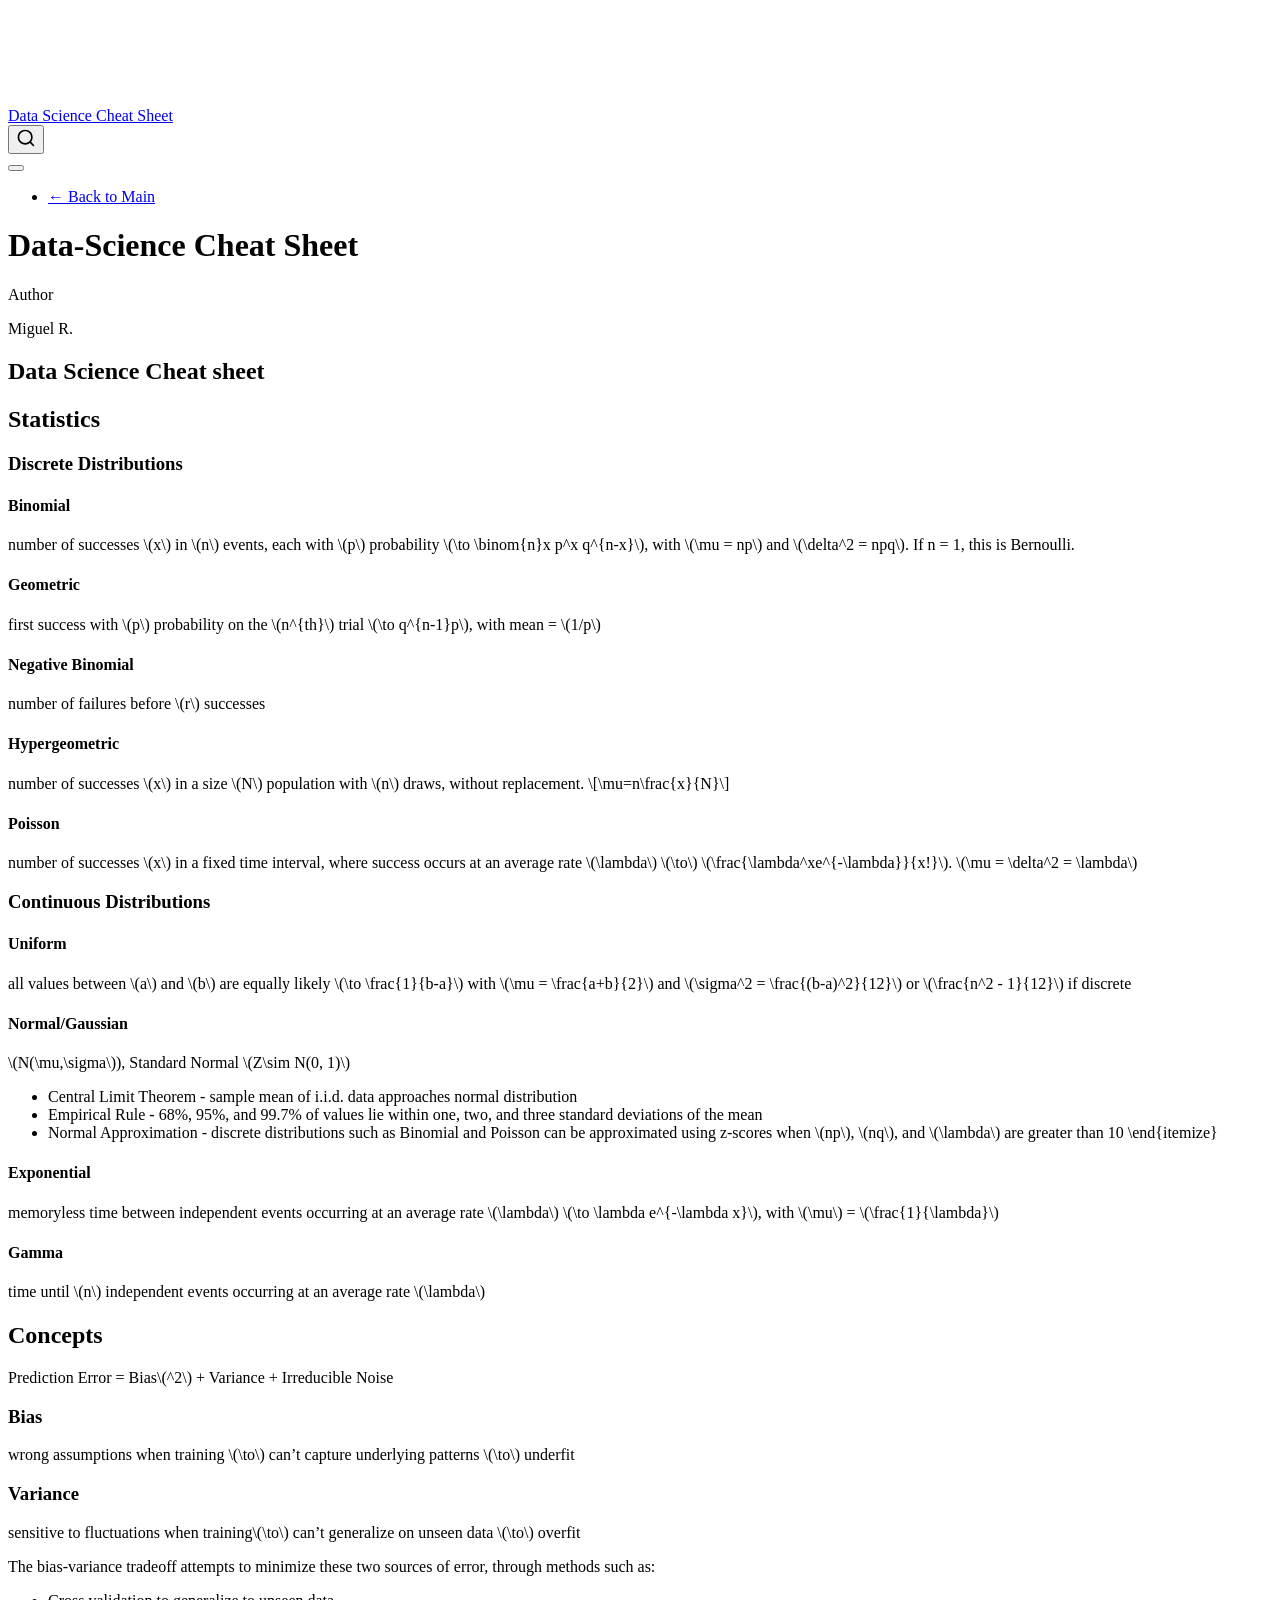
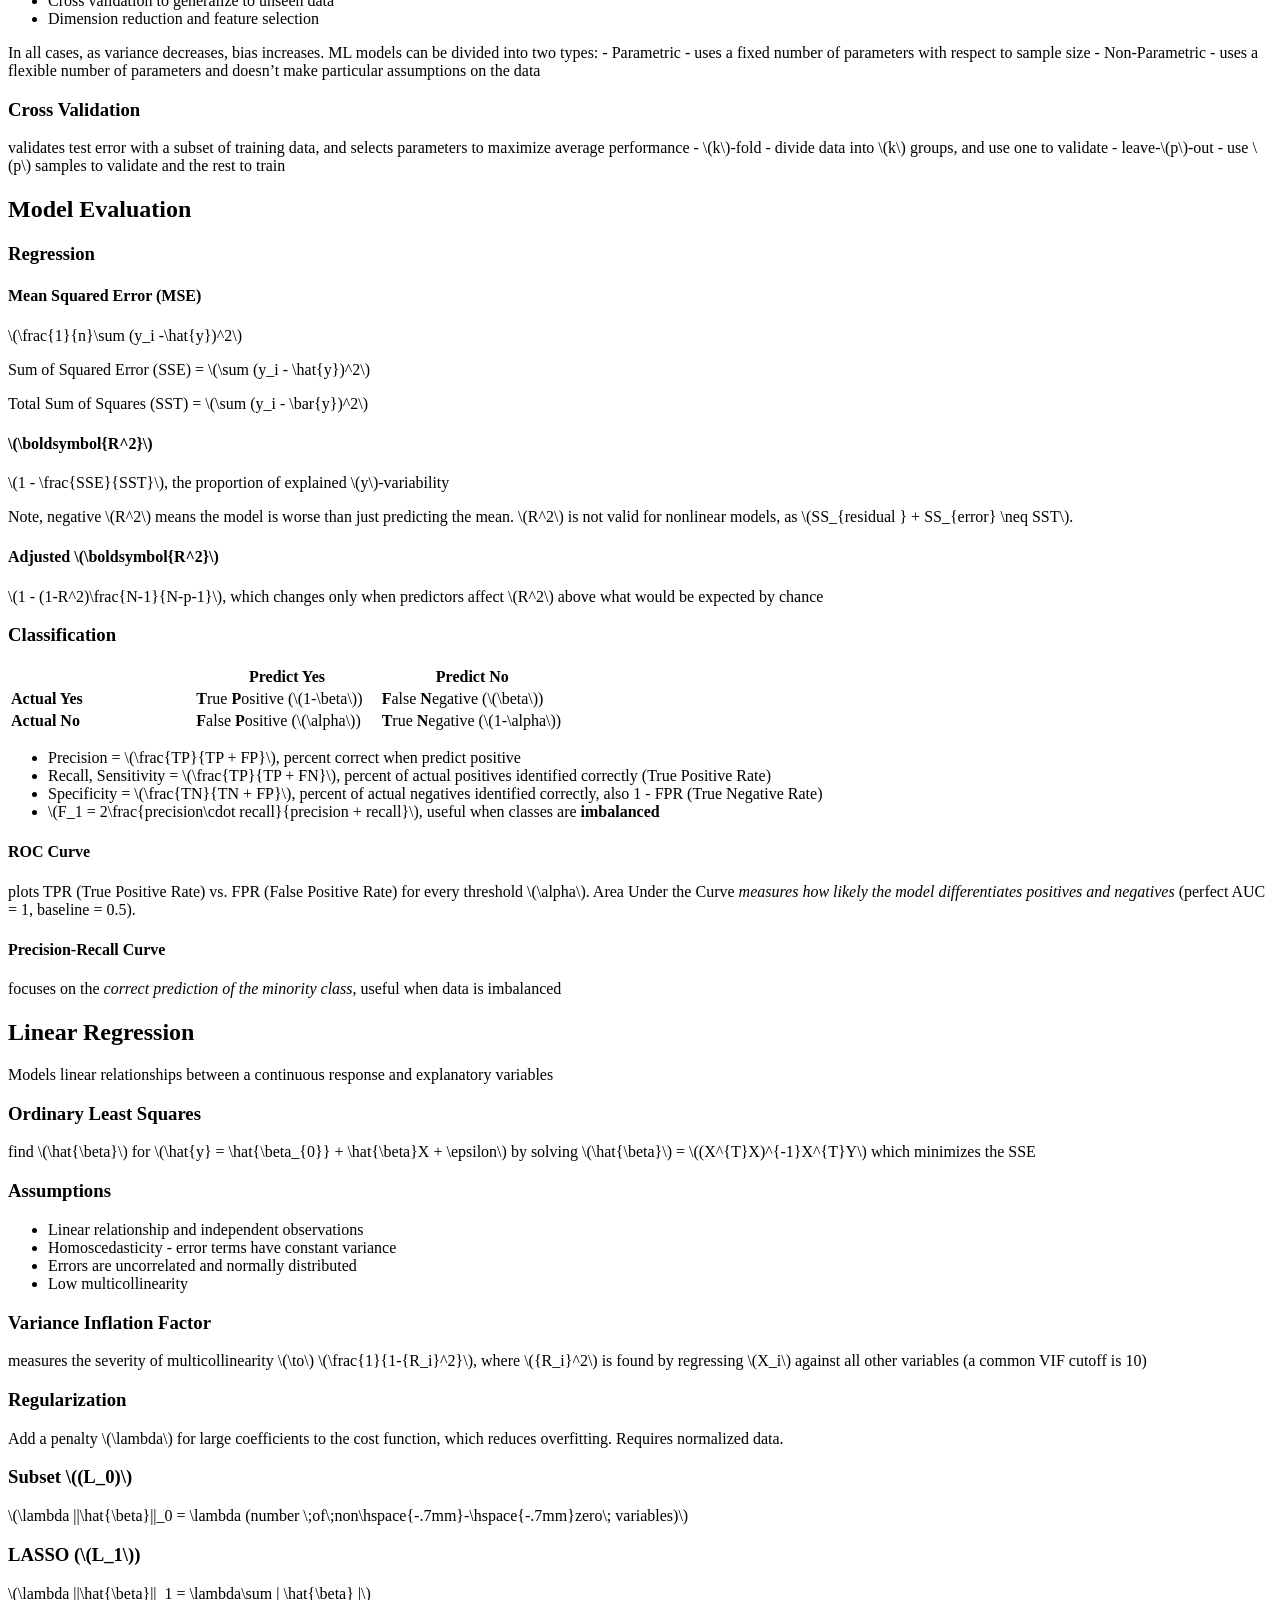
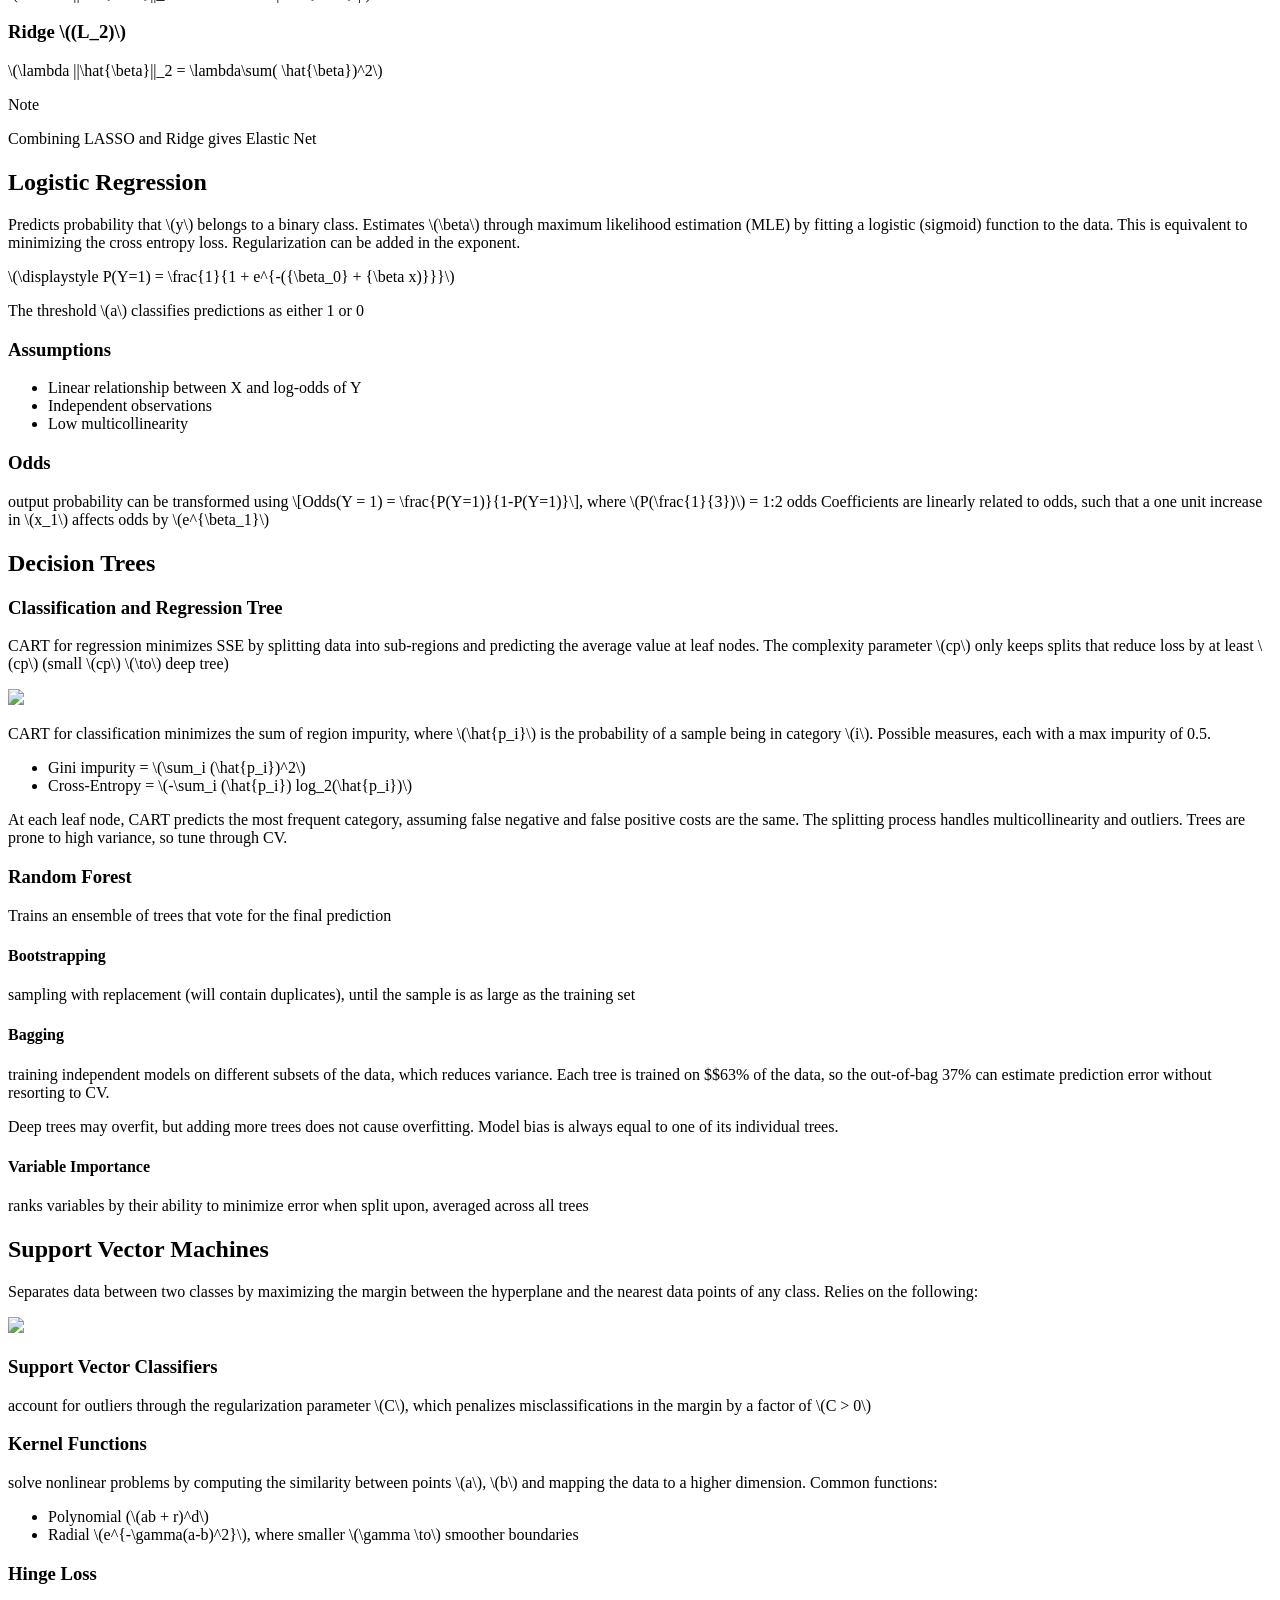
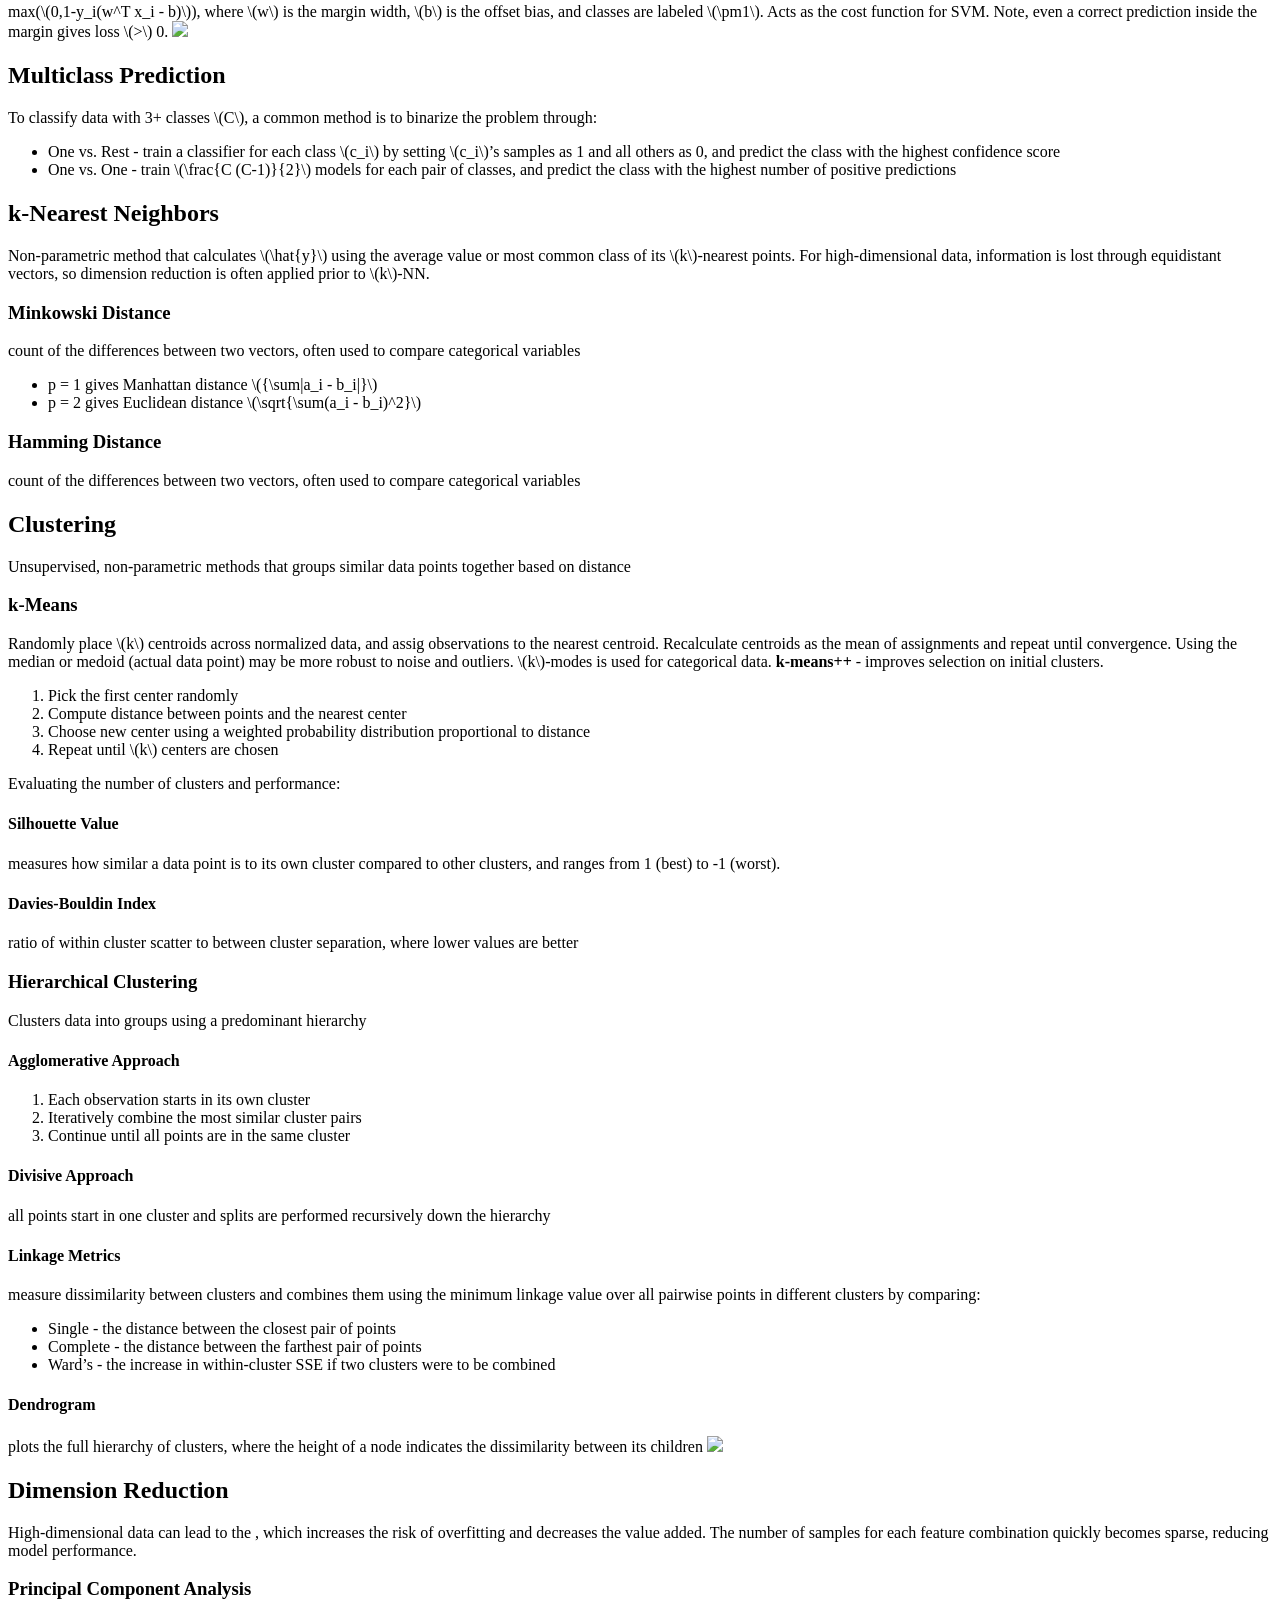
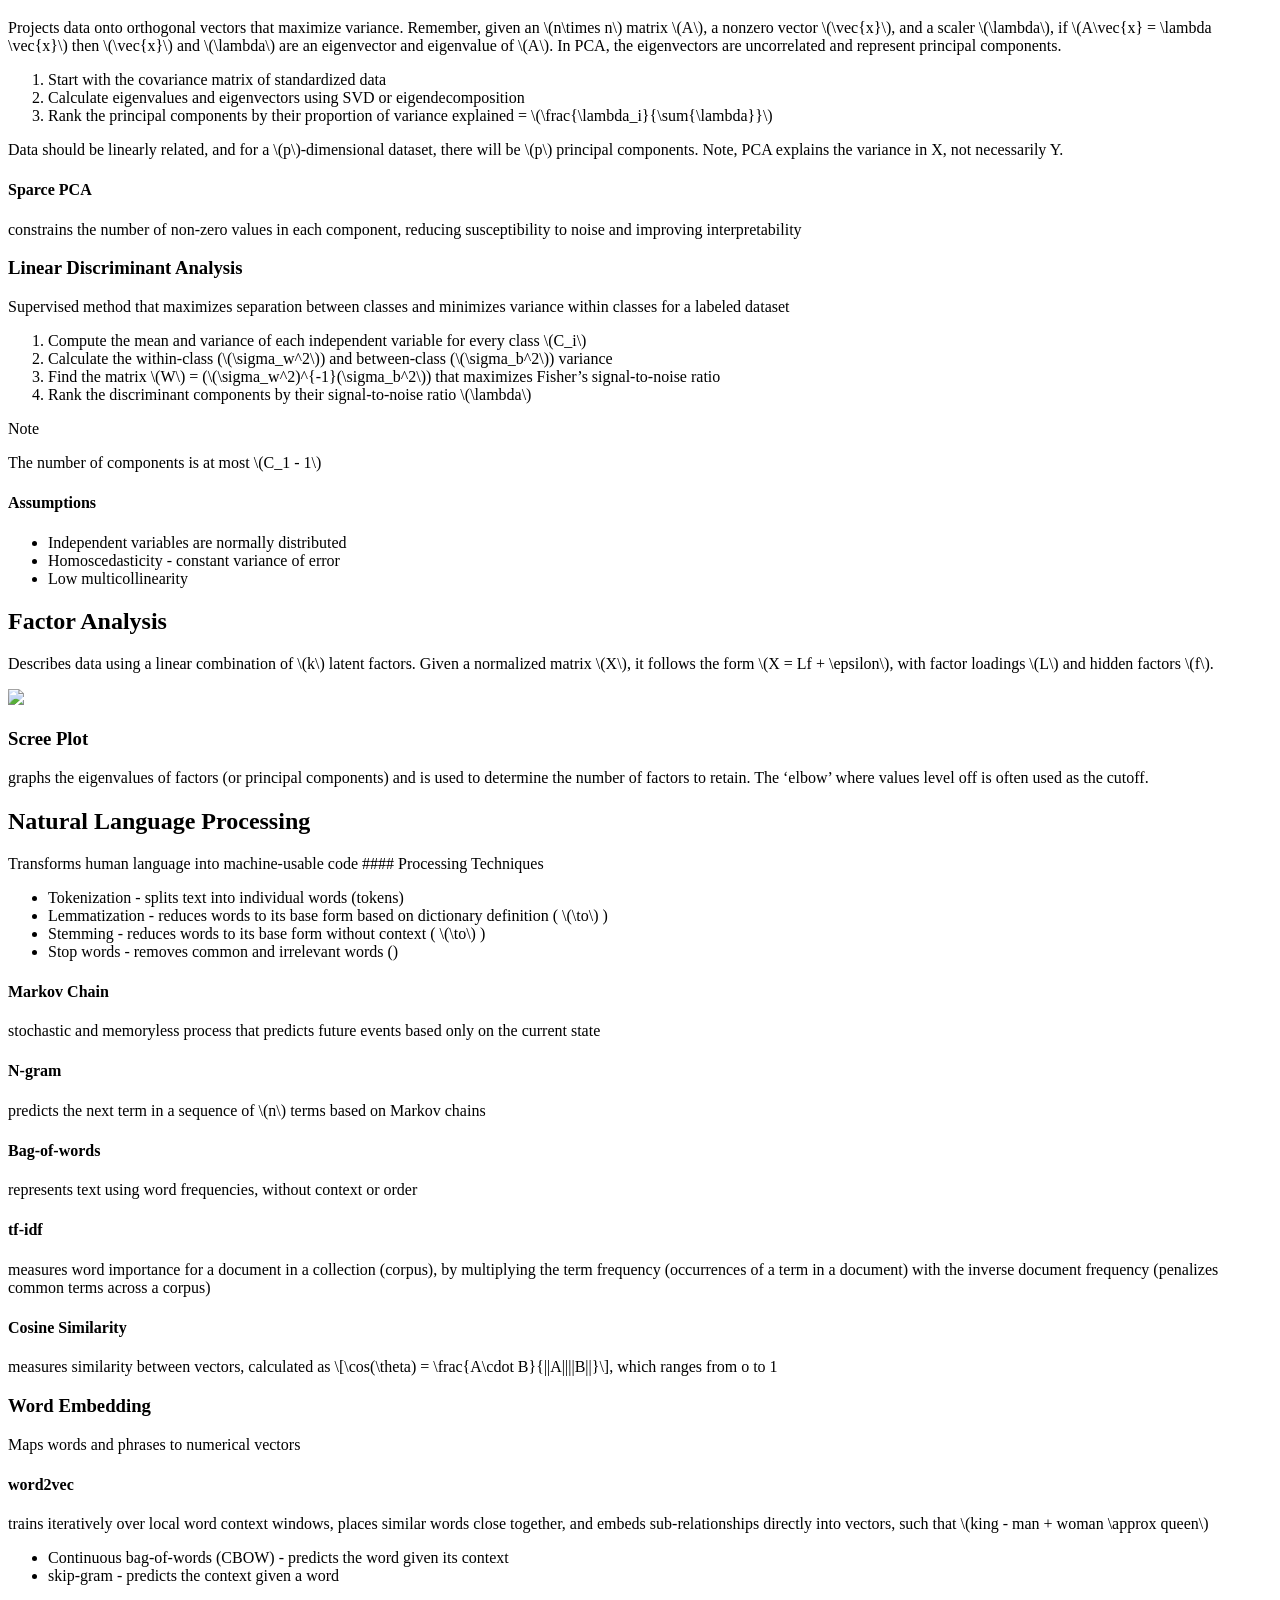
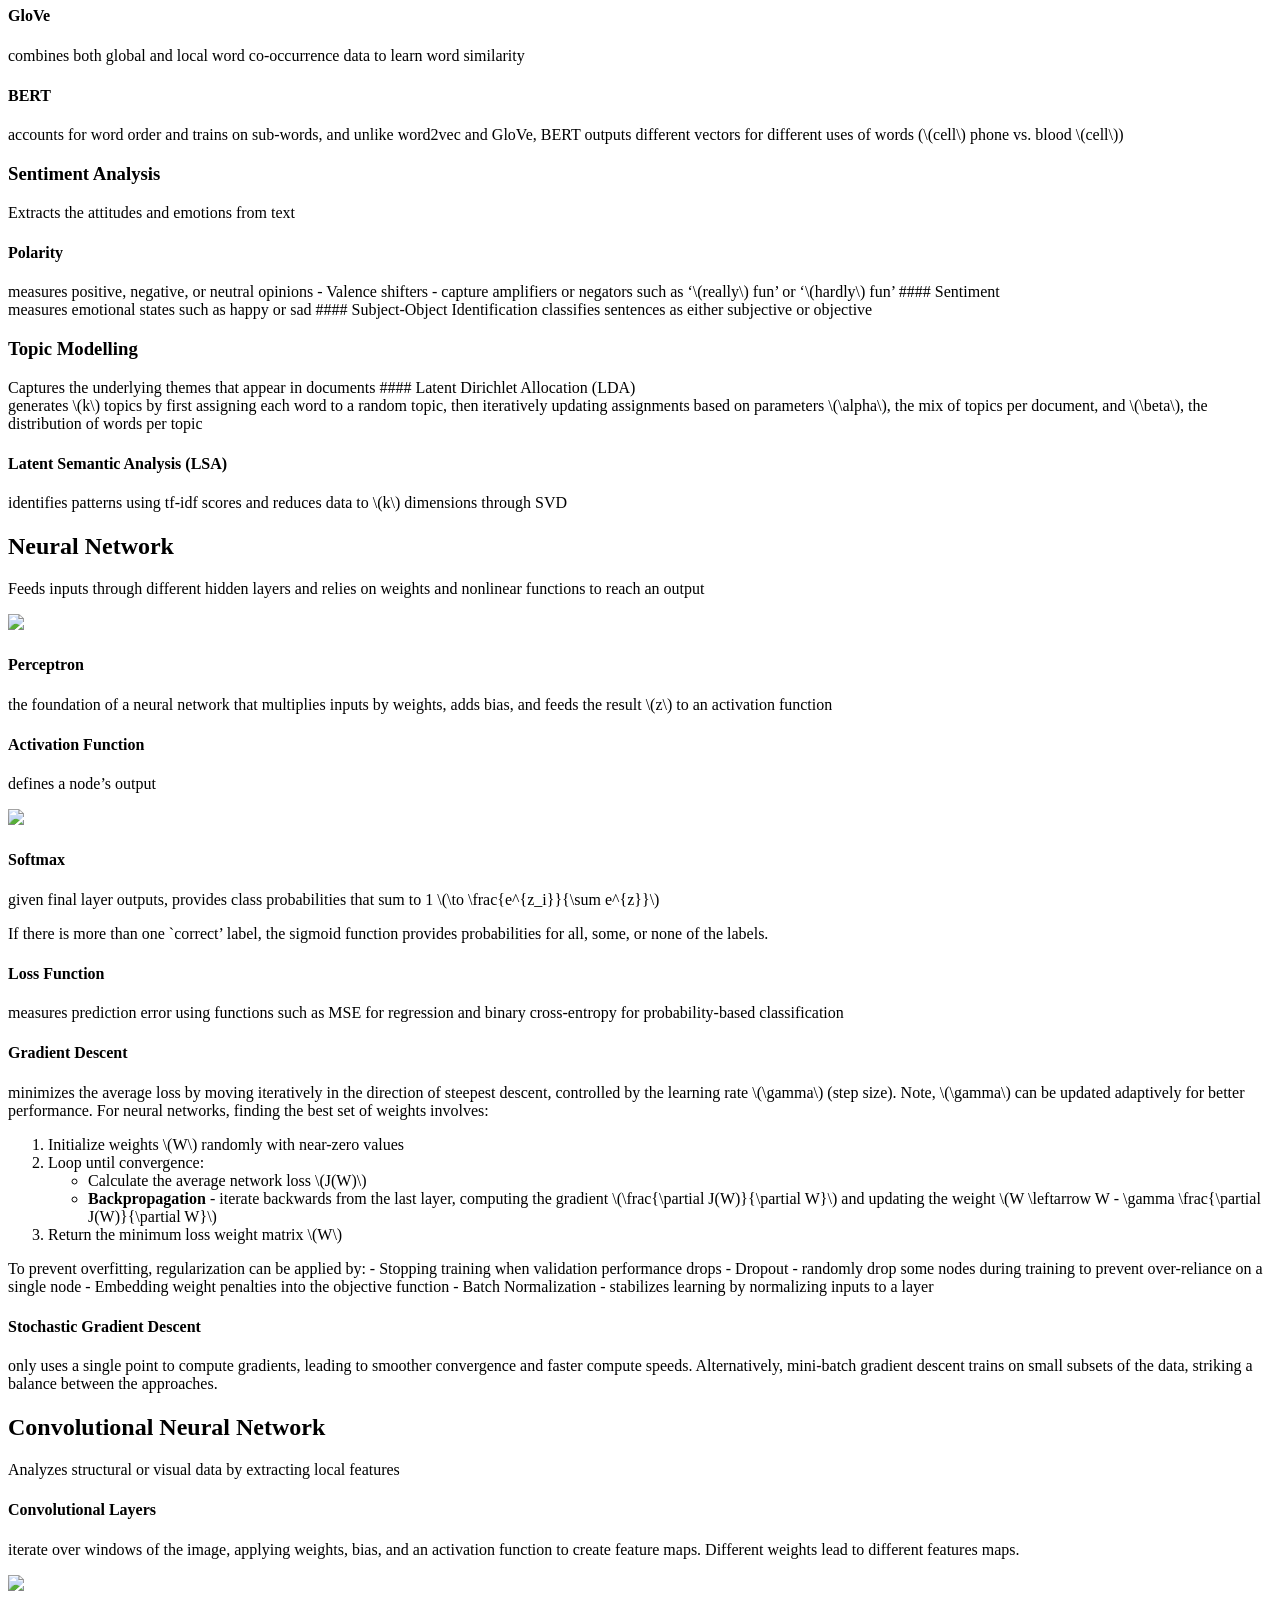
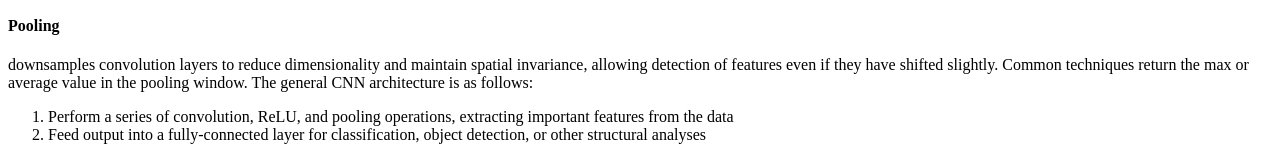
==== docs/index.html @ 779d9c3c "CNN" ====
<!DOCTYPE html>
<html xmlns="http://www.w3.org/1999/xhtml" lang="en" xml:lang="en"><head>

<meta charset="utf-8">
<meta name="generator" content="quarto-1.9.35">

<meta name="viewport" content="width=device-width, initial-scale=1.0, user-scalable=yes">

<meta name="author" content="Miguel R.">

<title>Data-Science Cheat Sheet – Data Science Cheat Sheet</title>
<style>
/* Default styles provided by pandoc.
** See https://pandoc.org/MANUAL.html#variables-for-html for config info.
*/
code{white-space: pre-wrap;}
span.smallcaps{font-variant: small-caps;}
div.columns{display: flex; gap: min(4vw, 1.5em);}
div.column{flex: auto; overflow-x: auto;}
div.hanging-indent{margin-left: 1.5em; text-indent: -1.5em;}
ul.task-list{list-style: none;}
ul.task-list li input[type="checkbox"] {
  width: 0.8em;
  margin: 0 0.8em 0.2em -1em; /* quarto-specific, see https://github.com/quarto-dev/quarto-cli/issues/4556 */ 
  vertical-align: middle;
}
</style>


<script src="site_libs/quarto-nav/quarto-nav.js"></script>
<script src="site_libs/quarto-nav/headroom.min.js"></script>
<script src="site_libs/clipboard/clipboard.min.js"></script>
<script src="site_libs/quarto-search/autocomplete.umd.js"></script>
<script src="site_libs/quarto-search/fuse.min.js"></script>
<script src="site_libs/quarto-search/quarto-search.js"></script>
<meta name="quarto:offset" content="./">
<link href="./https://migue-rc.github.io/favicon.ico" rel="icon">
<script src="site_libs/quarto-html/quarto.js" type="module"></script>
<script src="site_libs/quarto-html/tabsets/tabsets.js" type="module"></script>
<script src="site_libs/quarto-html/popper.min.js"></script>
<script src="site_libs/quarto-html/tippy.umd.min.js"></script>
<script src="site_libs/quarto-html/anchor.min.js"></script>
<link href="site_libs/quarto-html/tippy.css" rel="stylesheet">
<link href="site_libs/quarto-html/quarto-syntax-highlighting-46f66b053e56abd73bb6e954d61a315b.css" rel="stylesheet" id="quarto-text-highlighting-styles">
<script src="site_libs/bootstrap/bootstrap.min.js"></script>
<link href="site_libs/bootstrap/bootstrap-icons.css" rel="stylesheet">
<link href="site_libs/bootstrap/bootstrap-45431c2918bd31147ddb3fa7038bb99f.min.css" rel="stylesheet" append-hash="true" id="quarto-bootstrap" data-mode="light">
<script id="quarto-search-options" type="application/json">{
  "location": "navbar",
  "copy-button": false,
  "collapse-after": 3,
  "panel-placement": "end",
  "type": "overlay",
  "limit": 50,
  "keyboard-shortcut": [
    "f",
    "/",
    "s"
  ],
  "show-item-context": false,
  "language": {
    "search-no-results-text": "No results",
    "search-matching-documents-text": "matching documents",
    "search-copy-link-title": "Copy link to search",
    "search-hide-matches-text": "Hide additional matches",
    "search-more-match-text": "more match in this document",
    "search-more-matches-text": "more matches in this document",
    "search-clear-button-title": "Clear",
    "search-text-placeholder": "",
    "search-detached-cancel-button-title": "Cancel",
    "search-submit-button-title": "Submit",
    "search-label": "Search"
  }
}</script>

  <script src="https://cdnjs.cloudflare.com/polyfill/v3/polyfill.min.js?features=es6"></script>
  <script defer="" src="https://cdn.jsdelivr.net/npm/mathjax@3/es5/tex-chtml-full.js" type="text/javascript"></script>

<script type="text/javascript">
const typesetMath = (el) => {
  if (window.MathJax) {
    // MathJax Typeset
    window.MathJax.typeset([el]);
  } else if (window.katex) {
    // KaTeX Render
    var mathElements = el.getElementsByClassName("math");
    var macros = [];
    for (var i = 0; i < mathElements.length; i++) {
      var texText = mathElements[i].firstChild;
      if (mathElements[i].tagName == "SPAN" && texText && texText.data) {
        window.katex.render(texText.data, mathElements[i], {
          displayMode: mathElements[i].classList.contains('display'),
          throwOnError: false,
          macros: macros,
          fleqn: false
        });
      }
    }
  }
}
window.Quarto = {
  typesetMath
};
</script>

</head>

<body class="nav-fixed fullcontent quarto-light">

<div id="quarto-search-results"></div>
  <header id="quarto-header" class="headroom fixed-top">
    <nav class="navbar navbar-expand-lg " data-bs-theme="dark">
      <div class="navbar-container container-fluid">
      <div class="navbar-brand-container mx-auto">
    <a class="navbar-brand" href="./index.html">
    <span class="navbar-title">Data Science Cheat Sheet</span>
    </a>
  </div>
            <div id="quarto-search" class="" title="Search"></div>
          <button class="navbar-toggler" type="button" data-bs-toggle="collapse" data-bs-target="#navbarCollapse" aria-controls="navbarCollapse" role="menu" aria-expanded="false" aria-label="Toggle navigation" onclick="if (window.quartoToggleHeadroom) { window.quartoToggleHeadroom(); }">
  <span class="navbar-toggler-icon"></span>
</button>
          <div class="collapse navbar-collapse" id="navbarCollapse">
            <ul class="navbar-nav navbar-nav-scroll me-auto">
  <li class="nav-item">
    <a class="nav-link" href="https://migue-rc.github.io"> 
<span class="menu-text">← Back to Main</span></a>
  </li>  
</ul>
          </div> <!-- /navcollapse -->
            <div class="quarto-navbar-tools">
</div>
      </div> <!-- /container-fluid -->
    </nav>
</header>
<!-- content -->
<div id="quarto-content" class="quarto-container page-columns page-rows-contents page-layout-article page-navbar">
<!-- sidebar -->
<!-- margin-sidebar -->
    
<!-- main -->
<main class="content" id="quarto-document-content">

<header id="title-block-header" class="quarto-title-block default">
<div class="quarto-title">
<h1 class="title">Data-Science Cheat Sheet</h1>
</div>



<div class="quarto-title-meta">

    <div>
    <div class="quarto-title-meta-heading">Author</div>
    <div class="quarto-title-meta-contents">
             <p>Miguel R. </p>
          </div>
  </div>
    
  
    
  </div>
  


</header>


<section id="data-science-cheat-sheet" class="level1">
<h1>Data Science Cheat sheet</h1>
<section id="statistics" class="level2">
<h2 class="anchored" data-anchor-id="statistics">Statistics</h2>
<section id="discrete-distributions" class="level3">
<h3 class="anchored" data-anchor-id="discrete-distributions">Discrete Distributions</h3>
<section id="binomial" class="level4">
<h4 class="anchored" data-anchor-id="binomial">Binomial</h4>
<p>number of successes <span class="math inline">\(x\)</span> in <span class="math inline">\(n\)</span> events, each with <span class="math inline">\(p\)</span> probability <span class="math inline">\(\to \binom{n}x p^x q^{n-x}\)</span>, with <span class="math inline">\(\mu = np\)</span> and <span class="math inline">\(\delta^2 = npq\)</span>. If n = 1, this is Bernoulli.</p>
</section>
<section id="geometric" class="level4">
<h4 class="anchored" data-anchor-id="geometric">Geometric</h4>
<p>first success with <span class="math inline">\(p\)</span> probability on the <span class="math inline">\(n^{th}\)</span> trial <span class="math inline">\(\to q^{n-1}p\)</span>, with mean = <span class="math inline">\(1/p\)</span></p>
</section>
<section id="negative-binomial" class="level4">
<h4 class="anchored" data-anchor-id="negative-binomial">Negative Binomial</h4>
<p>number of failures before <span class="math inline">\(r\)</span> successes</p>
</section>
<section id="hypergeometric" class="level4">
<h4 class="anchored" data-anchor-id="hypergeometric">Hypergeometric</h4>
<p>number of successes <span class="math inline">\(x\)</span> in a size <span class="math inline">\(N\)</span> population with <span class="math inline">\(n\)</span> draws, without replacement. <span class="math display">\[\mu=n\frac{x}{N}\]</span></p>
</section>
<section id="poisson" class="level4">
<h4 class="anchored" data-anchor-id="poisson">Poisson</h4>
<p>number of successes <span class="math inline">\(x\)</span> in a fixed time interval, where success occurs at an average rate <span class="math inline">\(\lambda\)</span> <span class="math inline">\(\to\)</span> <span class="math inline">\(\frac{\lambda^xe^{-\lambda}}{x!}\)</span>. <span class="math inline">\(\mu = \delta^2 = \lambda\)</span></p>
</section>
</section>
<section id="continuous-distributions" class="level3">
<h3 class="anchored" data-anchor-id="continuous-distributions">Continuous Distributions</h3>
<section id="uniform" class="level4">
<h4 class="anchored" data-anchor-id="uniform">Uniform</h4>
<p>all values between <span class="math inline">\(a\)</span> and <span class="math inline">\(b\)</span> are equally likely <span class="math inline">\(\to \frac{1}{b-a}\)</span> with <span class="math inline">\(\mu = \frac{a+b}{2}\)</span> and <span class="math inline">\(\sigma^2 = \frac{(b-a)^2}{12}\)</span> or <span class="math inline">\(\frac{n^2 - 1}{12}\)</span> if discrete</p>
</section>
<section id="normalgaussian" class="level4">
<h4 class="anchored" data-anchor-id="normalgaussian">Normal/Gaussian</h4>
<p><span class="math inline">\(N(\mu,\sigma\)</span>), Standard Normal <span class="math inline">\(Z\sim N(0, 1)\)</span></p>
<ul>
<li>Central Limit Theorem - sample mean of i.i.d. data approaches normal distribution</li>
<li>Empirical Rule - 68%, 95%, and 99.7% of values lie within one, two, and three standard deviations of the mean</li>
<li>Normal Approximation - discrete distributions such as Binomial and Poisson can be approximated using z-scores when <span class="math inline">\(np\)</span>, <span class="math inline">\(nq\)</span>, and <span class="math inline">\(\lambda\)</span> are greater than 10 \end{itemize}</li>
</ul>
</section>
<section id="exponential" class="level4">
<h4 class="anchored" data-anchor-id="exponential">Exponential</h4>
<p>memoryless time between independent events occurring at an average rate <span class="math inline">\(\lambda\)</span> <span class="math inline">\(\to \lambda e^{-\lambda x}\)</span>, with <span class="math inline">\(\mu\)</span> = <span class="math inline">\(\frac{1}{\lambda}\)</span></p>
</section>
<section id="gamma" class="level4">
<h4 class="anchored" data-anchor-id="gamma">Gamma</h4>
<p>time until <span class="math inline">\(n\)</span> independent events occurring at an average rate <span class="math inline">\(\lambda\)</span></p>
</section>
</section>
</section>
<section id="concepts" class="level2">
<h2 class="anchored" data-anchor-id="concepts">Concepts</h2>
<p>Prediction Error = Bias<span class="math inline">\(^2\)</span> + Variance + Irreducible Noise</p>
<section id="bias" class="level3">
<h3 class="anchored" data-anchor-id="bias">Bias</h3>
<p>wrong assumptions when training <span class="math inline">\(\to\)</span> can’t capture underlying patterns <span class="math inline">\(\to\)</span> underfit</p>
</section>
<section id="variance" class="level3">
<h3 class="anchored" data-anchor-id="variance">Variance</h3>
<p>sensitive to fluctuations when training<span class="math inline">\(\to\)</span> can’t generalize on unseen data <span class="math inline">\(\to\)</span> overfit</p>
<p>The bias-variance tradeoff attempts to minimize these two sources of error, through methods such as:</p>
<ul>
<li>Cross validation to generalize to unseen data</li>
<li>Dimension reduction and feature selection</li>
</ul>
<p>In all cases, as variance decreases, bias increases. ML models can be divided into two types: - Parametric - uses a fixed number of parameters with respect to sample size - Non-Parametric - uses a flexible number of parameters and doesn’t make particular assumptions on the data</p>
</section>
<section id="cross-validation" class="level3">
<h3 class="anchored" data-anchor-id="cross-validation">Cross Validation</h3>
<p>validates test error with a subset of training data, and selects parameters to maximize average performance - <span class="math inline">\(k\)</span>-fold - divide data into <span class="math inline">\(k\)</span> groups, and use one to validate - leave-<span class="math inline">\(p\)</span>-out - use <span class="math inline">\(p\)</span> samples to validate and the rest to train</p>
</section>
</section>
<section id="model-evaluation" class="level2">
<h2 class="anchored" data-anchor-id="model-evaluation">Model Evaluation</h2>
<section id="regression" class="level3">
<h3 class="anchored" data-anchor-id="regression">Regression</h3>
<section id="mean-squared-error-mse" class="level4">
<h4 class="anchored" data-anchor-id="mean-squared-error-mse">Mean Squared Error (MSE)</h4>
<p><span class="math inline">\(\frac{1}{n}\sum (y_i -\hat{y})^2\)</span></p>
<p>Sum of Squared Error (SSE) = <span class="math inline">\(\sum (y_i - \hat{y})^2\)</span></p>
<p>Total Sum of Squares (SST) = <span class="math inline">\(\sum (y_i - \bar{y})^2\)</span> </p>
</section>
<section id="boldsymbolr2" class="level4">
<h4 class="anchored" data-anchor-id="boldsymbolr2"><span class="math inline">\(\boldsymbol{R^2}\)</span></h4>
<p><span class="math inline">\(1 - \frac{SSE}{SST}\)</span>, the proportion of explained <span class="math inline">\(y\)</span>-variability</p>
<p>Note, negative <span class="math inline">\(R^2\)</span> means the model is worse than just predicting the mean. <span class="math inline">\(R^2\)</span> is not valid for nonlinear models, as <span class="math inline">\(SS_{residual } + SS_{error} \neq SST\)</span>.</p>
</section>
<section id="adjusted-boldsymbolr2" class="level4">
<h4 class="anchored" data-anchor-id="adjusted-boldsymbolr2">Adjusted <span class="math inline">\(\boldsymbol{R^2}\)</span></h4>
<p><span class="math inline">\(1 - (1-R^2)\frac{N-1}{N-p-1}\)</span>, which changes only when predictors affect <span class="math inline">\(R^2\)</span> above what would be expected by chance</p>
</section>
</section>
<section id="classification" class="level3">
<h3 class="anchored" data-anchor-id="classification">Classification</h3>
<table class="caption-top table">
<colgroup>
<col style="width: 33%">
<col style="width: 33%">
<col style="width: 33%">
</colgroup>
<thead>
<tr class="header">
<th></th>
<th>Predict Yes</th>
<th>Predict No</th>
</tr>
</thead>
<tbody>
<tr class="odd">
<td><strong>Actual Yes</strong></td>
<td><strong>T</strong>rue <strong>P</strong>ositive (<span class="math inline">\(1-\beta\)</span>)</td>
<td><strong>F</strong>alse <strong>N</strong>egative (<span class="math inline">\(\beta\)</span>)</td>
</tr>
<tr class="even">
<td><strong>Actual No</strong></td>
<td><strong>F</strong>alse <strong>P</strong>ositive (<span class="math inline">\(\alpha\)</span>)</td>
<td><strong>T</strong>rue <strong>N</strong>egative (<span class="math inline">\(1-\alpha\)</span>)</td>
</tr>
</tbody>
</table>
<ul>
<li>Precision = <span class="math inline">\(\frac{TP}{TP + FP}\)</span>, percent correct when predict positive</li>
<li>Recall, Sensitivity = <span class="math inline">\(\frac{TP}{TP + FN}\)</span>, percent of actual positives identified correctly (True Positive Rate)</li>
<li>Specificity = <span class="math inline">\(\frac{TN}{TN + FP}\)</span>, percent of actual negatives identified correctly, also 1 - FPR (True Negative Rate)</li>
<li><span class="math inline">\(F_1 = 2\frac{precision\cdot recall}{precision + recall}\)</span>, useful when classes are <strong>imbalanced</strong></li>
</ul>
<section id="roc-curve" class="level4">
<h4 class="anchored" data-anchor-id="roc-curve">ROC Curve</h4>
<p>plots TPR (True Positive Rate) vs.&nbsp;FPR (False Positive Rate) for every threshold <span class="math inline">\(\alpha\)</span>. Area Under the Curve <em>measures how likely the model differentiates positives and negatives</em> (perfect AUC = 1, baseline = 0.5).</p>
</section>
<section id="precision-recall-curve" class="level4">
<h4 class="anchored" data-anchor-id="precision-recall-curve">Precision-Recall Curve</h4>
<p>focuses on the <em>correct prediction of the minority class</em>, useful when data is imbalanced</p>
</section>
</section>
</section>
<section id="linear-regression" class="level2">
<h2 class="anchored" data-anchor-id="linear-regression">Linear Regression</h2>
<p>Models linear relationships between a continuous response and explanatory variables</p>
<section id="ordinary-least-squares" class="level3">
<h3 class="anchored" data-anchor-id="ordinary-least-squares">Ordinary Least Squares</h3>
<p>find <span class="math inline">\(\hat{\beta}\)</span> for <span class="math inline">\(\hat{y} = \hat{\beta_{0}} + \hat{\beta}X + \epsilon\)</span> by solving <span class="math inline">\(\hat{\beta}\)</span> = <span class="math inline">\((X^{T}X)^{-1}X^{T}Y\)</span> which minimizes the SSE</p>
</section>
<section id="assumptions" class="level3">
<h3 class="anchored" data-anchor-id="assumptions">Assumptions</h3>
<ul>
<li>Linear relationship and independent observations</li>
<li>Homoscedasticity - error terms have constant variance</li>
<li>Errors are uncorrelated and normally distributed</li>
<li>Low multicollinearity</li>
</ul>
</section>
<section id="variance-inflation-factor" class="level3">
<h3 class="anchored" data-anchor-id="variance-inflation-factor">Variance Inflation Factor</h3>
<p>measures the severity of multicollinearity <span class="math inline">\(\to\)</span> <span class="math inline">\(\frac{1}{1-{R_i}^2}\)</span>, where <span class="math inline">\({R_i}^2\)</span> is found by regressing <span class="math inline">\(X_i\)</span> against all other variables (a common VIF cutoff is 10)</p>
</section>
<section id="regularization" class="level3">
<h3 class="anchored" data-anchor-id="regularization">Regularization</h3>
<p>Add a penalty <span class="math inline">\(\lambda\)</span> for large coefficients to the cost function, which reduces overfitting. Requires normalized data.</p>
</section>
<section id="subset-l_0" class="level3">
<h3 class="anchored" data-anchor-id="subset-l_0">Subset <span class="math inline">\((L_0)\)</span></h3>
<p><span class="math inline">\(\lambda ||\hat{\beta}||_0 = \lambda (number \;of\;non\hspace{-.7mm}-\hspace{-.7mm}zero\; variables)\)</span></p>
</section>
<section id="lasso-l_1" class="level3">
<h3 class="anchored" data-anchor-id="lasso-l_1">LASSO (<span class="math inline">\(L_1\)</span>)</h3>
<p><span class="math inline">\(\lambda ||\hat{\beta}||_1 = \lambda\sum | \hat{\beta} |\)</span></p>
</section>
<section id="ridge-l_2" class="level3">
<h3 class="anchored" data-anchor-id="ridge-l_2">Ridge <span class="math inline">\((L_2)\)</span></h3>
<p><span class="math inline">\(\lambda ||\hat{\beta}||_2 = \lambda\sum( \hat{\beta})^2\)</span></p>
<div class="callout callout-style-default callout-note callout-titled">
<div class="callout-header d-flex align-content-center">
<div class="callout-icon-container">
<i class="callout-icon"></i>
</div>
<div class="callout-title-container flex-fill">
Note
</div>
</div>
<div class="callout-body-container callout-body">
<p>Combining LASSO and Ridge gives Elastic Net</p>
</div>
</div>
</section>
</section>
<section id="logistic-regression" class="level2">
<h2 class="anchored" data-anchor-id="logistic-regression">Logistic Regression</h2>
<p>Predicts probability that <span class="math inline">\(y\)</span> belongs to a binary class. Estimates <span class="math inline">\(\beta\)</span> through maximum likelihood estimation (MLE) by fitting a logistic (sigmoid) function to the data. This is equivalent to minimizing the cross entropy loss. Regularization can be added in the exponent.</p>
<p><span class="math inline">\(\displaystyle P(Y=1) = \frac{1}{1 + e^{-({\beta_0} + {\beta x)}}}\)</span></p>
<p>The threshold <span class="math inline">\(a\)</span> classifies predictions as either 1 or 0</p>
<section id="assumptions-1" class="level3">
<h3 class="anchored" data-anchor-id="assumptions-1">Assumptions</h3>
<ul>
<li>Linear relationship between X and log-odds of Y</li>
<li>Independent observations</li>
<li>Low multicollinearity</li>
</ul>
</section>
<section id="odds" class="level3">
<h3 class="anchored" data-anchor-id="odds">Odds</h3>
<p>output probability can be transformed using <span class="math display">\[Odds(Y = 1) = \frac{P(Y=1)}{1-P(Y=1)}\]</span>, where <span class="math inline">\(P(\frac{1}{3})\)</span> = 1:2 odds Coefficients are linearly related to odds, such that a one unit increase in <span class="math inline">\(x_1\)</span> affects odds by <span class="math inline">\(e^{\beta_1}\)</span></p>
</section>
</section>
<section id="decision-trees" class="level2">
<h2 class="anchored" data-anchor-id="decision-trees">Decision Trees</h2>
<section id="classification-and-regression-tree" class="level3">
<h3 class="anchored" data-anchor-id="classification-and-regression-tree">Classification and Regression Tree</h3>
<p>CART for regression minimizes SSE by splitting data into sub-regions and predicting the average value at leaf nodes. The complexity parameter <span class="math inline">\(cp\)</span> only keeps splits that reduce loss by at least <span class="math inline">\(cp\)</span> (small <span class="math inline">\(cp\)</span> <span class="math inline">\(\to\)</span> deep tree)</p>
<p><img src="https://github.com/migue-rc/Data-Science-Cheatsheet/blob/main/images/CART.JPG?raw=true" class="img-fluid"></p>
<p>CART for classification minimizes the sum of region impurity, where <span class="math inline">\(\hat{p_i}\)</span> is the probability of a sample being in category <span class="math inline">\(i\)</span>. Possible measures, each with a max impurity of 0.5.</p>
<ul>
<li>Gini impurity = <span class="math inline">\(\sum_i (\hat{p_i})^2\)</span></li>
<li>Cross-Entropy = <span class="math inline">\(-\sum_i (\hat{p_i}) log_2(\hat{p_i})\)</span></li>
</ul>
<p>At each leaf node, CART predicts the most frequent category, assuming false negative and false positive costs are the same. The splitting process handles multicollinearity and outliers. Trees are prone to high variance, so tune through CV.</p>
</section>
<section id="random-forest" class="level3">
<h3 class="anchored" data-anchor-id="random-forest">Random Forest</h3>
<p>Trains an ensemble of trees that vote for the final prediction</p>
<section id="bootstrapping" class="level4">
<h4 class="anchored" data-anchor-id="bootstrapping">Bootstrapping</h4>
<p>sampling with replacement (will contain duplicates), until the sample is as large as the training set</p>
</section>
<section id="bagging" class="level4">
<h4 class="anchored" data-anchor-id="bagging">Bagging</h4>
<p>training independent models on different subsets of the data, which reduces variance. Each tree is trained on $$63% of the data, so the out-of-bag 37% can estimate prediction error without resorting to CV.</p>
<p>Deep trees may overfit, but adding more trees does not cause overfitting. Model bias is always equal to one of its individual trees.</p>
</section>
<section id="variable-importance" class="level4">
<h4 class="anchored" data-anchor-id="variable-importance">Variable Importance</h4>
<p>ranks variables by their ability to minimize error when split upon, averaged across all trees</p>
</section>
</section>
</section>
<section id="support-vector-machines" class="level2">
<h2 class="anchored" data-anchor-id="support-vector-machines">Support Vector Machines</h2>
<p>Separates data between two classes by maximizing the margin between the hyperplane and the nearest data points of any class. Relies on the following:</p>
<p><img src="https://github.com/migue-rc/Data-Science-Cheatsheet/blob/main/images/svmNew2.JPG?raw=true" class="img-fluid"></p>
<section id="support-vector-classifiers" class="level3">
<h3 class="anchored" data-anchor-id="support-vector-classifiers">Support Vector Classifiers</h3>
<p>account for outliers through the regularization parameter <span class="math inline">\(C\)</span>, which penalizes misclassifications in the margin by a factor of <span class="math inline">\(C &gt; 0\)</span></p>
</section>
<section id="kernel-functions" class="level3">
<h3 class="anchored" data-anchor-id="kernel-functions">Kernel Functions</h3>
<p>solve nonlinear problems by computing the similarity between points <span class="math inline">\(a\)</span>, <span class="math inline">\(b\)</span> and mapping the data to a higher dimension. Common functions:</p>
<ul>
<li>Polynomial (<span class="math inline">\(ab + r)^d\)</span></li>
<li>Radial <span class="math inline">\(e^{-\gamma(a-b)^2}\)</span>, where smaller <span class="math inline">\(\gamma \to\)</span> smoother boundaries</li>
</ul>
</section>
<section id="hinge-loss" class="level3">
<h3 class="anchored" data-anchor-id="hinge-loss">Hinge Loss</h3>
<p>max(<span class="math inline">\(0,1-y_i(w^T x_i - b)\)</span>), where <span class="math inline">\(w\)</span> is the margin width, <span class="math inline">\(b\)</span> is the offset bias, and classes are labeled <span class="math inline">\(\pm1\)</span>. Acts as the cost function for SVM. Note, even a correct prediction inside the margin gives loss <span class="math inline">\(&gt;\)</span> 0. <img src="https://github.com/migue-rc/Data-Science-Cheatsheet/blob/main/images/hingeloss3.JPG?raw=true" class="img-fluid"></p>
</section>
</section>
<section id="multiclass-prediction" class="level2">
<h2 class="anchored" data-anchor-id="multiclass-prediction">Multiclass Prediction</h2>
<p>To classify data with 3+ classes <span class="math inline">\(C\)</span>, a common method is to binarize the problem through:</p>
<ul>
<li>One vs.&nbsp;Rest - train a classifier for each class <span class="math inline">\(c_i\)</span> by setting <span class="math inline">\(c_i\)</span>’s samples as 1 and all others as 0, and predict the class with the highest confidence score</li>
<li>One vs.&nbsp;One - train <span class="math inline">\(\frac{C (C-1)}{2}\)</span> models for each pair of classes, and predict the class with the highest number of positive predictions</li>
</ul>
</section>
<section id="k-nearest-neighbors" class="level2">
<h2 class="anchored" data-anchor-id="k-nearest-neighbors">k-Nearest Neighbors</h2>
<p>Non-parametric method that calculates <span class="math inline">\(\hat{y}\)</span> using the average value or most common class of its <span class="math inline">\(k\)</span>-nearest points. For high-dimensional data, information is lost through equidistant vectors, so dimension reduction is often applied prior to <span class="math inline">\(k\)</span>-NN.</p>
<section id="minkowski-distance" class="level3">
<h3 class="anchored" data-anchor-id="minkowski-distance">Minkowski Distance</h3>
<p>count of the differences between two vectors, often used to compare categorical variables</p>
<ul>
<li>p = 1 gives Manhattan distance <span class="math inline">\({\sum|a_i - b_i|}\)</span></li>
<li>p = 2 gives Euclidean distance <span class="math inline">\(\sqrt{\sum(a_i - b_i)^2}\)</span></li>
</ul>
</section>
<section id="hamming-distance" class="level3">
<h3 class="anchored" data-anchor-id="hamming-distance">Hamming Distance</h3>
<p>count of the differences between two vectors, often used to compare categorical variables</p>
</section>
</section>
<section id="clustering" class="level2">
<h2 class="anchored" data-anchor-id="clustering">Clustering</h2>
<p>Unsupervised, non-parametric methods that groups similar data points together based on distance</p>
<section id="k-means" class="level3">
<h3 class="anchored" data-anchor-id="k-means">k-Means</h3>
<p>Randomly place <span class="math inline">\(k\)</span> centroids across normalized data, and assig observations to the nearest centroid. Recalculate centroids as the mean of assignments and repeat until convergence. Using the median or medoid (actual data point) may be more robust to noise and outliers. <span class="math inline">\(k\)</span>-modes is used for categorical data. <strong>k-means++</strong> - improves selection on initial clusters.</p>
<ol type="1">
<li>Pick the first center randomly</li>
<li>Compute distance between points and the nearest center</li>
<li>Choose new center using a weighted probability distribution proportional to distance</li>
<li>Repeat until <span class="math inline">\(k\)</span> centers are chosen</li>
</ol>
<p>Evaluating the number of clusters and performance:</p>
<section id="silhouette-value" class="level4">
<h4 class="anchored" data-anchor-id="silhouette-value">Silhouette Value</h4>
<p>measures how similar a data point is to its own cluster compared to other clusters, and ranges from 1 (best) to -1 (worst).</p>
</section>
<section id="davies-bouldin-index" class="level4">
<h4 class="anchored" data-anchor-id="davies-bouldin-index">Davies-Bouldin Index</h4>
<p>ratio of within cluster scatter to between cluster separation, where lower values are better</p>
</section>
</section>
<section id="hierarchical-clustering" class="level3">
<h3 class="anchored" data-anchor-id="hierarchical-clustering">Hierarchical Clustering</h3>
<p>Clusters data into groups using a predominant hierarchy</p>
<section id="agglomerative-approach" class="level4">
<h4 class="anchored" data-anchor-id="agglomerative-approach">Agglomerative Approach</h4>
<ol type="1">
<li>Each observation starts in its own cluster</li>
<li>Iteratively combine the most similar cluster pairs</li>
<li>Continue until all points are in the same cluster</li>
</ol>
</section>
<section id="divisive-approach" class="level4">
<h4 class="anchored" data-anchor-id="divisive-approach">Divisive Approach</h4>
<p>all points start in one cluster and splits are performed recursively down the hierarchy</p>
</section>
<section id="linkage-metrics" class="level4">
<h4 class="anchored" data-anchor-id="linkage-metrics">Linkage Metrics</h4>
<p>measure dissimilarity between clusters and combines them using the minimum linkage value over all pairwise points in different clusters by comparing:</p>
<ul>
<li>Single - the distance between the closest pair of points</li>
<li>Complete - the distance between the farthest pair of points</li>
<li>Ward’s - the increase in within-cluster SSE if two clusters were to be combined</li>
</ul>
</section>
<section id="dendrogram" class="level4">
<h4 class="anchored" data-anchor-id="dendrogram">Dendrogram</h4>
<p>plots the full hierarchy of clusters, where the height of a node indicates the dissimilarity between its children <img src="https://github.com/migue-rc/Data-Science-Cheatsheet/blob/main/images/dendroedit3.JPG?raw=true" class="img-fluid"></p>
</section>
</section>
</section>
<section id="dimension-reduction" class="level2">
<h2 class="anchored" data-anchor-id="dimension-reduction">Dimension Reduction</h2>
<p>High-dimensional data can lead to the , which increases the risk of overfitting and decreases the value added. The number of samples for each feature combination quickly becomes sparse, reducing model performance.</p>
<section id="principal-component-analysis" class="level3">
<h3 class="anchored" data-anchor-id="principal-component-analysis">Principal Component Analysis</h3>
<p>Projects data onto orthogonal vectors that maximize variance. Remember, given an <span class="math inline">\(n\times n\)</span> matrix <span class="math inline">\(A\)</span>, a nonzero vector <span class="math inline">\(\vec{x}\)</span>, and a scaler <span class="math inline">\(\lambda\)</span>, if <span class="math inline">\(A\vec{x} = \lambda \vec{x}\)</span> then <span class="math inline">\(\vec{x}\)</span> and <span class="math inline">\(\lambda\)</span> are an eigenvector and eigenvalue of <span class="math inline">\(A\)</span>. In PCA, the eigenvectors are uncorrelated and represent principal components.</p>
<ol type="1">
<li>Start with the covariance matrix of standardized data</li>
<li>Calculate eigenvalues and eigenvectors using SVD or eigendecomposition</li>
<li>Rank the principal components by their proportion of variance explained = <span class="math inline">\(\frac{\lambda_i}{\sum{\lambda}}\)</span></li>
</ol>
<p>Data should be linearly related, and for a <span class="math inline">\(p\)</span>-dimensional dataset, there will be <span class="math inline">\(p\)</span> principal components. Note, PCA explains the variance in X, not necessarily Y.</p>
<section id="sparce-pca" class="level4">
<h4 class="anchored" data-anchor-id="sparce-pca">Sparce PCA</h4>
<p>constrains the number of non-zero values in each component, reducing susceptibility to noise and improving interpretability</p>
</section>
</section>
<section id="linear-discriminant-analysis" class="level3">
<h3 class="anchored" data-anchor-id="linear-discriminant-analysis">Linear Discriminant Analysis</h3>
<p>Supervised method that maximizes separation between classes and minimizes variance within classes for a labeled dataset</p>
<ol type="1">
<li>Compute the mean and variance of each independent variable for every class <span class="math inline">\(C_i\)</span></li>
<li>Calculate the within-class (<span class="math inline">\(\sigma_w^2\)</span>) and between-class (<span class="math inline">\(\sigma_b^2\)</span>) variance</li>
<li>Find the matrix <span class="math inline">\(W\)</span> = (<span class="math inline">\(\sigma_w^2)^{-1}(\sigma_b^2\)</span>) that maximizes Fisher’s signal-to-noise ratio</li>
<li>Rank the discriminant components by their signal-to-noise ratio <span class="math inline">\(\lambda\)</span></li>
</ol>
<div class="callout callout-style-default callout-note callout-titled">
<div class="callout-header d-flex align-content-center">
<div class="callout-icon-container">
<i class="callout-icon"></i>
</div>
<div class="callout-title-container flex-fill">
Note
</div>
</div>
<div class="callout-body-container callout-body">
<p>The number of components is at most <span class="math inline">\(C_1 - 1\)</span></p>
</div>
</div>
<section id="assumptions-2" class="level4">
<h4 class="anchored" data-anchor-id="assumptions-2">Assumptions</h4>
<ul>
<li>Independent variables are normally distributed</li>
<li>Homoscedasticity - constant variance of error</li>
<li>Low multicollinearity</li>
</ul>
</section>
</section>
</section>
<section id="factor-analysis" class="level2">
<h2 class="anchored" data-anchor-id="factor-analysis">Factor Analysis</h2>
<p>Describes data using a linear combination of <span class="math inline">\(k\)</span> latent factors. Given a normalized matrix <span class="math inline">\(X\)</span>, it follows the form <span class="math inline">\(X = Lf + \epsilon\)</span>, with factor loadings <span class="math inline">\(L\)</span> and hidden factors <span class="math inline">\(f\)</span>.</p>
<p><img src="https://github.com/migue-rc/Data-Science-Cheatsheet/blob/main/images/factorNew1.JPG?raw=true" class="img-fluid"></p>
<section id="scree-plot" class="level3">
<h3 class="anchored" data-anchor-id="scree-plot">Scree Plot</h3>
<p>graphs the eigenvalues of factors (or principal components) and is used to determine the number of factors to retain. The ‘elbow’ where values level off is often used as the cutoff.</p>
</section>
</section>
<section id="natural-language-processing" class="level2">
<h2 class="anchored" data-anchor-id="natural-language-processing">Natural Language Processing</h2>
<p>Transforms human language into machine-usable code #### Processing Techniques</p>
<ul>
<li>Tokenization - splits text into individual words (tokens)</li>
<li>Lemmatization - reduces words to its base form based on dictionary definition ( <span class="math inline">\(\to\)</span> )</li>
<li>Stemming - reduces words to its base form without context ( <span class="math inline">\(\to\)</span> )</li>
<li>Stop words - removes common and irrelevant words ()</li>
</ul>
<section id="markov-chain" class="level4">
<h4 class="anchored" data-anchor-id="markov-chain">Markov Chain</h4>
<p>stochastic and memoryless process that predicts future events based only on the current state</p>
</section>
<section id="n-gram" class="level4">
<h4 class="anchored" data-anchor-id="n-gram">N-gram</h4>
<p>predicts the next term in a sequence of <span class="math inline">\(n\)</span> terms based on Markov chains</p>
</section>
<section id="bag-of-words" class="level4">
<h4 class="anchored" data-anchor-id="bag-of-words">Bag-of-words</h4>
<p>represents text using word frequencies, without context or order</p>
</section>
<section id="tf-idf" class="level4">
<h4 class="anchored" data-anchor-id="tf-idf">tf-idf</h4>
<p>measures word importance for a document in a collection (corpus), by multiplying the term frequency (occurrences of a term in a document) with the inverse document frequency (penalizes common terms across a corpus)</p>
</section>
<section id="cosine-similarity" class="level4">
<h4 class="anchored" data-anchor-id="cosine-similarity">Cosine Similarity</h4>
<p>measures similarity between vectors, calculated as <span class="math display">\[\cos(\theta) = \frac{A\cdot B}{||A||||B||}\]</span>, which ranges from o to 1</p>
</section>
<section id="word-embedding" class="level3">
<h3 class="anchored" data-anchor-id="word-embedding">Word Embedding</h3>
<p>Maps words and phrases to numerical vectors</p>
<section id="word2vec" class="level4">
<h4 class="anchored" data-anchor-id="word2vec">word2vec</h4>
<p>trains iteratively over local word context windows, places similar words close together, and embeds sub-relationships directly into vectors, such that <span class="math inline">\(king - man + woman \approx queen\)</span></p>
<ul>
<li>Continuous bag-of-words (CBOW) - predicts the word given its context</li>
<li>skip-gram - predicts the context given a word</li>
</ul>
</section>
<section id="glove" class="level4">
<h4 class="anchored" data-anchor-id="glove">GloVe</h4>
<p>combines both global and local word co-occurrence data to learn word similarity</p>
</section>
<section id="bert" class="level4">
<h4 class="anchored" data-anchor-id="bert">BERT</h4>
<p>accounts for word order and trains on sub-words, and unlike word2vec and GloVe, BERT outputs different vectors for different uses of words (<span class="math inline">\(cell\)</span> phone vs.&nbsp;blood <span class="math inline">\(cell\)</span>)</p>
</section>
</section>
<section id="sentiment-analysis" class="level3">
<h3 class="anchored" data-anchor-id="sentiment-analysis">Sentiment Analysis</h3>
<p>Extracts the attitudes and emotions from text</p>
<section id="polarity" class="level4">
<h4 class="anchored" data-anchor-id="polarity">Polarity</h4>
<p>measures positive, negative, or neutral opinions - Valence shifters - capture amplifiers or negators such as ‘<span class="math inline">\(really\)</span> fun’ or ‘<span class="math inline">\(hardly\)</span> fun’ #### Sentiment<br>
measures emotional states such as happy or sad #### Subject-Object Identification classifies sentences as either subjective or objective</p>
</section>
</section>
<section id="topic-modelling" class="level3">
<h3 class="anchored" data-anchor-id="topic-modelling">Topic Modelling</h3>
<p>Captures the underlying themes that appear in documents #### Latent Dirichlet Allocation (LDA)<br>
generates <span class="math inline">\(k\)</span> topics by first assigning each word to a random topic, then iteratively updating assignments based on parameters <span class="math inline">\(\alpha\)</span>, the mix of topics per document, and <span class="math inline">\(\beta\)</span>, the distribution of words per topic</p>
<section id="latent-semantic-analysis-lsa" class="level4">
<h4 class="anchored" data-anchor-id="latent-semantic-analysis-lsa">Latent Semantic Analysis (LSA)</h4>
<p>identifies patterns using tf-idf scores and reduces data to <span class="math inline">\(k\)</span> dimensions through SVD</p>
</section>
</section>
</section>
<section id="neural-network" class="level2">
<h2 class="anchored" data-anchor-id="neural-network">Neural Network</h2>
<p>Feeds inputs through different hidden layers and relies on weights and nonlinear functions to reach an output</p>
<p><img src="https://github.com/migue-rc/Data-Science-Cheatsheet/blob/main/images/nn3.JPG?raw=true" class="img-fluid"></p>
<section id="perceptron" class="level4">
<h4 class="anchored" data-anchor-id="perceptron">Perceptron</h4>
<p>the foundation of a neural network that multiplies inputs by weights, adds bias, and feeds the result <span class="math inline">\(z\)</span> to an activation function</p>
</section>
<section id="activation-function" class="level4">
<h4 class="anchored" data-anchor-id="activation-function">Activation Function</h4>
<p>defines a node’s output</p>
<p><img src="https://github.com/migue-rc/Data-Science-Cheatsheet/blob/main/images/activation.png?raw=true" class="img-fluid"></p>
</section>
<section id="softmax" class="level4">
<h4 class="anchored" data-anchor-id="softmax">Softmax</h4>
<p>given final layer outputs, provides class probabilities that sum to 1 <span class="math inline">\(\to \frac{e^{z_i}}{\sum e^{z}}\)</span></p>
<p>If there is more than one `correct’ label, the sigmoid function provides probabilities for all, some, or none of the labels.</p>
</section>
<section id="loss-function" class="level4">
<h4 class="anchored" data-anchor-id="loss-function">Loss Function</h4>
<p>measures prediction error using functions such as MSE for regression and binary cross-entropy for probability-based classification</p>
</section>
<section id="gradient-descent" class="level4">
<h4 class="anchored" data-anchor-id="gradient-descent">Gradient Descent</h4>
<p>minimizes the average loss by moving iteratively in the direction of steepest descent, controlled by the learning rate <span class="math inline">\(\gamma\)</span> (step size). Note, <span class="math inline">\(\gamma\)</span> can be updated adaptively for better performance. For neural networks, finding the best set of weights involves:</p>
<ol type="1">
<li>Initialize weights <span class="math inline">\(W\)</span> randomly with near-zero values</li>
<li>Loop until convergence:
<ul>
<li>Calculate the average network loss <span class="math inline">\(J(W)\)</span></li>
<li><strong>Backpropagation</strong> - iterate backwards from the last layer, computing the gradient <span class="math inline">\(\frac{\partial J(W)}{\partial W}\)</span> and updating the weight <span class="math inline">\(W \leftarrow W - \gamma \frac{\partial J(W)}{\partial W}\)</span></li>
</ul></li>
<li>Return the minimum loss weight matrix <span class="math inline">\(W\)</span></li>
</ol>
<p>To prevent overfitting, regularization can be applied by: - Stopping training when validation performance drops - Dropout - randomly drop some nodes during training to prevent over-reliance on a single node - Embedding weight penalties into the objective function - Batch Normalization - stabilizes learning by normalizing inputs to a layer</p>
</section>
<section id="stochastic-gradient-descent" class="level4">
<h4 class="anchored" data-anchor-id="stochastic-gradient-descent">Stochastic Gradient Descent</h4>
<p>only uses a single point to compute gradients, leading to smoother convergence and faster compute speeds. Alternatively, mini-batch gradient descent trains on small subsets of the data, striking a balance between the approaches.</p>
</section>
</section>
<section id="convolutional-neural-network" class="level2">
<h2 class="anchored" data-anchor-id="convolutional-neural-network">Convolutional Neural Network</h2>
<p>Analyzes structural or visual data by extracting local features</p>
<section id="convolutional-layers" class="level4">
<h4 class="anchored" data-anchor-id="convolutional-layers">Convolutional Layers</h4>
<p>iterate over windows of the image, applying weights, bias, and an activation function to create feature maps. Different weights lead to different features maps.</p>
<p><img src="https://github.com/migue-rc/Data-Science-Cheatsheet/blob/main/images/windowCNNNew.JPG?raw=true" class="img-fluid"></p>
</section>
<section id="pooling" class="level4">
<h4 class="anchored" data-anchor-id="pooling">Pooling</h4>
<p>downsamples convolution layers to reduce dimensionality and maintain spatial invariance, allowing detection of features even if they have shifted slightly. Common techniques return the max or average value in the pooling window. The general CNN architecture is as follows:</p>
<ol type="1">
<li>Perform a series of convolution, ReLU, and pooling operations, extracting important features from the data</li>
<li>Feed output into a fully-connected layer for classification, object detection, or other structural analyses</li>
</ol>


</section>
</section>
</section>

</main> <!-- /main -->
<script id="quarto-html-after-body" type="application/javascript">
  window.document.addEventListener("DOMContentLoaded", function (event) {
    const icon = "";
    const anchorJS = new window.AnchorJS();
    anchorJS.options = {
      placement: 'right',
      icon: icon
    };
    anchorJS.add('.anchored');
    const isCodeAnnotation = (el) => {
      for (const clz of el.classList) {
        if (clz.startsWith('code-annotation-')) {                     
          return true;
        }
      }
      return false;
    }
    const onCopySuccess = function(e) {
      // button target
      const button = e.trigger;
      // don't keep focus
      button.blur();
      // flash "checked"
      button.classList.add('code-copy-button-checked');
      var currentTitle = button.getAttribute("title");
      button.setAttribute("title", "Copied!");
      let tooltip;
      if (window.bootstrap) {
        button.setAttribute("data-bs-toggle", "tooltip");
        button.setAttribute("data-bs-placement", "left");
        button.setAttribute("data-bs-title", "Copied!");
        tooltip = new bootstrap.Tooltip(button, 
          { trigger: "manual", 
            customClass: "code-copy-button-tooltip",
            offset: [0, -8]});
        tooltip.show();    
      }
      setTimeout(function() {
        if (tooltip) {
          tooltip.hide();
          button.removeAttribute("data-bs-title");
          button.removeAttribute("data-bs-toggle");
          button.removeAttribute("data-bs-placement");
        }
        button.setAttribute("title", currentTitle);
        button.classList.remove('code-copy-button-checked');
      }, 1000);
      // clear code selection
      e.clearSelection();
    }
    const getTextToCopy = function(trigger) {
      const outerScaffold = trigger.parentElement.cloneNode(true);
      const codeEl = outerScaffold.querySelector('code');
      for (const childEl of codeEl.children) {
        if (isCodeAnnotation(childEl)) {
          childEl.remove();
        }
      }
      return codeEl.innerText;
    }
    const clipboard = new window.ClipboardJS('.code-copy-button:not([data-in-quarto-modal])', {
      text: getTextToCopy
    });
    clipboard.on('success', onCopySuccess);
    if (window.document.getElementById('quarto-embedded-source-code-modal')) {
      const clipboardModal = new window.ClipboardJS('.code-copy-button[data-in-quarto-modal]', {
        text: getTextToCopy,
        container: window.document.getElementById('quarto-embedded-source-code-modal')
      });
      clipboardModal.on('success', onCopySuccess);
    }
      var localhostRegex = new RegExp(/^(?:http|https):\/\/localhost\:?[0-9]*\//);
      var mailtoRegex = new RegExp(/^mailto:/);
        var filterRegex = new RegExp("https:\/\/migue-rc\.github\.io\/Data-Science-Cheatsheet");
      var isInternal = (href) => {
          return filterRegex.test(href) || localhostRegex.test(href) || mailtoRegex.test(href);
      }
      // Inspect non-navigation links and adorn them if external
     var links = window.document.querySelectorAll('a[href]:not(.nav-link):not(.navbar-brand):not(.toc-action):not(.sidebar-link):not(.sidebar-item-toggle):not(.pagination-link):not(.no-external):not([aria-hidden]):not(.dropdown-item):not(.quarto-navigation-tool):not(.about-link)');
      for (var i=0; i<links.length; i++) {
        const link = links[i];
        if (!isInternal(link.href)) {
          // undo the damage that might have been done by quarto-nav.js in the case of
          // links that we want to consider external
          if (link.dataset.originalHref !== undefined) {
            link.href = link.dataset.originalHref;
          }
        }
      }
    function tippyHover(el, contentFn, onTriggerFn, onUntriggerFn) {
      const config = {
        allowHTML: true,
        maxWidth: 500,
        delay: 100,
        arrow: false,
        appendTo: function(el) {
            return el.parentElement;
        },
        interactive: true,
        interactiveBorder: 10,
        theme: 'quarto',
        placement: 'bottom-start',
      };
      if (contentFn) {
        config.content = contentFn;
      }
      if (onTriggerFn) {
        config.onTrigger = onTriggerFn;
      }
      if (onUntriggerFn) {
        config.onUntrigger = onUntriggerFn;
      }
      window.tippy(el, config); 
    }
    const noterefs = window.document.querySelectorAll('a[role="doc-noteref"]');
    for (var i=0; i<noterefs.length; i++) {
      const ref = noterefs[i];
      tippyHover(ref, function() {
        // use id or data attribute instead here
        let href = ref.getAttribute('data-footnote-href') || ref.getAttribute('href');
        try { href = new URL(href).hash; } catch {}
        const id = href.replace(/^#\/?/, "");
        const note = window.document.getElementById(id);
        if (note) {
          return note.innerHTML;
        } else {
          return "";
        }
      });
    }
    const xrefs = window.document.querySelectorAll('a.quarto-xref');
    const processXRef = (id, note) => {
      // Strip column container classes
      const stripColumnClz = (el) => {
        el.classList.remove("page-full", "page-columns");
        if (el.children) {
          for (const child of el.children) {
            stripColumnClz(child);
          }
        }
      }
      stripColumnClz(note)
      if (id === null || id.startsWith('sec-')) {
        // Special case sections, only their first couple elements
        const container = document.createElement("div");
        if (note.children && note.children.length > 2) {
          container.appendChild(note.children[0].cloneNode(true));
          for (let i = 1; i < note.children.length; i++) {
            const child = note.children[i];
            if (child.tagName === "P" && child.innerText === "") {
              continue;
            } else {
              container.appendChild(child.cloneNode(true));
              break;
            }
          }
          if (window.Quarto?.typesetMath) {
            window.Quarto.typesetMath(container);
          }
          return container.innerHTML
        } else {
          if (window.Quarto?.typesetMath) {
            window.Quarto.typesetMath(note);
          }
          return note.innerHTML;
        }
      } else {
        // Remove any anchor links if they are present
        const anchorLink = note.querySelector('a.anchorjs-link');
        if (anchorLink) {
          anchorLink.remove();
        }
        if (window.Quarto?.typesetMath) {
          window.Quarto.typesetMath(note);
        }
        if (note.classList.contains("callout")) {
          return note.outerHTML;
        } else {
          return note.innerHTML;
        }
      }
    }
    for (var i=0; i<xrefs.length; i++) {
      const xref = xrefs[i];
      tippyHover(xref, undefined, function(instance) {
        instance.disable();
        let url = xref.getAttribute('href');
        let hash = undefined; 
        if (url.startsWith('#')) {
          hash = url;
        } else {
          try { hash = new URL(url).hash; } catch {}
        }
        if (hash) {
          const id = hash.replace(/^#\/?/, "");
          const note = window.document.getElementById(id);
          if (note !== null) {
            try {
              const html = processXRef(id, note.cloneNode(true));
              instance.setContent(html);
            } finally {
              instance.enable();
              instance.show();
            }
          } else {
            // See if we can fetch this
            fetch(url.split('#')[0])
            .then(res => res.text())
            .then(html => {
              const parser = new DOMParser();
              const htmlDoc = parser.parseFromString(html, "text/html");
              const note = htmlDoc.getElementById(id);
              if (note !== null) {
                const html = processXRef(id, note);
                instance.setContent(html);
              } 
            }).finally(() => {
              instance.enable();
              instance.show();
            });
          }
        } else {
          // See if we can fetch a full url (with no hash to target)
          // This is a special case and we should probably do some content thinning / targeting
          fetch(url)
          .then(res => res.text())
          .then(html => {
            const parser = new DOMParser();
            const htmlDoc = parser.parseFromString(html, "text/html");
            const note = htmlDoc.querySelector('main.content');
            if (note !== null) {
              // This should only happen for chapter cross references
              // (since there is no id in the URL)
              // remove the first header
              if (note.children.length > 0 && note.children[0].tagName === "HEADER") {
                note.children[0].remove();
              }
              const html = processXRef(null, note);
              instance.setContent(html);
            } 
          }).finally(() => {
            instance.enable();
            instance.show();
          });
        }
      }, function(instance) {
      });
    }
        let selectedAnnoteEl;
        const selectorForAnnotation = ( cell, annotation) => {
          let cellAttr = 'data-code-cell="' + cell + '"';
          let lineAttr = 'data-code-annotation="' +  annotation + '"';
          const selector = 'span[' + cellAttr + '][' + lineAttr + ']';
          return selector;
        }
        const selectCodeLines = (annoteEl) => {
          const doc = window.document;
          const targetCell = annoteEl.getAttribute("data-target-cell");
          const targetAnnotation = annoteEl.getAttribute("data-target-annotation");
          const annoteSpan = window.document.querySelector(selectorForAnnotation(targetCell, targetAnnotation));
          const lines = annoteSpan.getAttribute("data-code-lines").split(",");
          const lineIds = lines.map((line) => {
            return targetCell + "-" + line;
          })
          let top = null;
          let height = null;
          let parent = null;
          if (lineIds.length > 0) {
              //compute the position of the single el (top and bottom and make a div)
              const el = window.document.getElementById(lineIds[0]);
              top = el.offsetTop;
              height = el.offsetHeight;
              parent = el.parentElement.parentElement;
            if (lineIds.length > 1) {
              const lastEl = window.document.getElementById(lineIds[lineIds.length - 1]);
              const bottom = lastEl.offsetTop + lastEl.offsetHeight;
              height = bottom - top;
            }
            if (top !== null && height !== null && parent !== null) {
              // cook up a div (if necessary) and position it 
              let div = window.document.getElementById("code-annotation-line-highlight");
              if (div === null) {
                div = window.document.createElement("div");
                div.setAttribute("id", "code-annotation-line-highlight");
                div.style.position = 'absolute';
                parent.appendChild(div);
              }
              div.style.top = top - 2 + "px";
              div.style.height = height + 4 + "px";
              div.style.left = 0;
              let gutterDiv = window.document.getElementById("code-annotation-line-highlight-gutter");
              if (gutterDiv === null) {
                gutterDiv = window.document.createElement("div");
                gutterDiv.setAttribute("id", "code-annotation-line-highlight-gutter");
                gutterDiv.style.position = 'absolute';
                const codeCell = window.document.getElementById(targetCell);
                const gutter = codeCell.querySelector('.code-annotation-gutter');
                gutter.appendChild(gutterDiv);
              }
              gutterDiv.style.top = top - 2 + "px";
              gutterDiv.style.height = height + 4 + "px";
            }
            selectedAnnoteEl = annoteEl;
          }
        };
        const unselectCodeLines = () => {
          const elementsIds = ["code-annotation-line-highlight", "code-annotation-line-highlight-gutter"];
          elementsIds.forEach((elId) => {
            const div = window.document.getElementById(elId);
            if (div) {
              div.remove();
            }
          });
          selectedAnnoteEl = undefined;
        };
          // Handle positioning of the toggle
      window.addEventListener(
        "resize",
        throttle(() => {
          elRect = undefined;
          if (selectedAnnoteEl) {
            selectCodeLines(selectedAnnoteEl);
          }
        }, 10)
      );
      function throttle(fn, ms) {
      let throttle = false;
      let timer;
        return (...args) => {
          if(!throttle) { // first call gets through
              fn.apply(this, args);
              throttle = true;
          } else { // all the others get throttled
              if(timer) clearTimeout(timer); // cancel #2
              timer = setTimeout(() => {
                fn.apply(this, args);
                timer = throttle = false;
              }, ms);
          }
        };
      }
        // Attach click handler to the DT
        const annoteDls = window.document.querySelectorAll('dt[data-target-cell]');
        for (const annoteDlNode of annoteDls) {
          annoteDlNode.addEventListener('click', (event) => {
            const clickedEl = event.target;
            if (clickedEl !== selectedAnnoteEl) {
              unselectCodeLines();
              const activeEl = window.document.querySelector('dt[data-target-cell].code-annotation-active');
              if (activeEl) {
                activeEl.classList.remove('code-annotation-active');
              }
              selectCodeLines(clickedEl);
              clickedEl.classList.add('code-annotation-active');
            } else {
              // Unselect the line
              unselectCodeLines();
              clickedEl.classList.remove('code-annotation-active');
            }
          });
        }
    const findCites = (el) => {
      const parentEl = el.parentElement;
      if (parentEl) {
        const cites = parentEl.dataset.cites;
        if (cites) {
          return {
            el,
            cites: cites.split(' ')
          };
        } else {
          return findCites(el.parentElement)
        }
      } else {
        return undefined;
      }
    };
    var bibliorefs = window.document.querySelectorAll('a[role="doc-biblioref"]');
    for (var i=0; i<bibliorefs.length; i++) {
      const ref = bibliorefs[i];
      const citeInfo = findCites(ref);
      if (citeInfo) {
        tippyHover(citeInfo.el, function() {
          var popup = window.document.createElement('div');
          citeInfo.cites.forEach(function(cite) {
            var citeDiv = window.document.createElement('div');
            citeDiv.classList.add('hanging-indent');
            citeDiv.classList.add('csl-entry');
            var biblioDiv = window.document.getElementById('ref-' + cite);
            if (biblioDiv) {
              citeDiv.innerHTML = biblioDiv.innerHTML;
            }
            popup.appendChild(citeDiv);
          });
          return popup.innerHTML;
        });
      }
    }
  });
  </script>
</div> <!-- /content -->




</body></html>
---- docs/site_libs/quarto-html/tippy.css ----
.tippy-box[data-animation=fade][data-state=hidden]{opacity:0}[data-tippy-root]{max-width:calc(100vw - 10px)}.tippy-box{position:relative;background-color:#333;color:#fff;border-radius:4px;font-size:14px;line-height:1.4;white-space:normal;outline:0;transition-property:transform,visibility,opacity}.tippy-box[data-placement^=top]>.tippy-arrow{bottom:0}.tippy-box[data-placement^=top]>.tippy-arrow:before{bottom:-7px;left:0;border-width:8px 8px 0;border-top-color:initial;transform-origin:center top}.tippy-box[data-placement^=bottom]>.tippy-arrow{top:0}.tippy-box[data-placement^=bottom]>.tippy-arrow:before{top:-7px;left:0;border-width:0 8px 8px;border-bottom-color:initial;transform-origin:center bottom}.tippy-box[data-placement^=left]>.tippy-arrow{right:0}.tippy-box[data-placement^=left]>.tippy-arrow:before{border-width:8px 0 8px 8px;border-left-color:initial;right:-7px;transform-origin:center left}.tippy-box[data-placement^=right]>.tippy-arrow{left:0}.tippy-box[data-placement^=right]>.tippy-arrow:before{left:-7px;border-width:8px 8px 8px 0;border-right-color:initial;transform-origin:center right}.tippy-box[data-inertia][data-state=visible]{transition-timing-function:cubic-bezier(.54,1.5,.38,1.11)}.tippy-arrow{width:16px;height:16px;color:#333}.tippy-arrow:before{content:"";position:absolute;border-color:transparent;border-style:solid}.tippy-content{position:relative;padding:5px 9px;z-index:1}
---- docs/site_libs/quarto-html/quarto-syntax-highlighting-46f66b053e56abd73bb6e954d61a315b.css ----
/* quarto syntax highlight colors */
:root {
  --quarto-hl-ot-color: #003B4F;
  --quarto-hl-at-color: #657422;
  --quarto-hl-ss-color: #20794D;
  --quarto-hl-an-color: #5E5E5E;
  --quarto-hl-fu-color: #4758AB;
  --quarto-hl-st-color: #20794D;
  --quarto-hl-cf-color: #003B4F;
  --quarto-hl-op-color: #5E5E5E;
  --quarto-hl-er-color: #AD0000;
  --quarto-hl-bn-color: #AD0000;
  --quarto-hl-al-color: #AD0000;
  --quarto-hl-va-color: #111111;
  --quarto-hl-bu-color: inherit;
  --quarto-hl-ex-color: inherit;
  --quarto-hl-pp-color: #AD0000;
  --quarto-hl-in-color: #5E5E5E;
  --quarto-hl-vs-color: #20794D;
  --quarto-hl-wa-color: #5E5E5E;
  --quarto-hl-do-color: #5E5E5E;
  --quarto-hl-im-color: #00769E;
  --quarto-hl-ch-color: #20794D;
  --quarto-hl-dt-color: #AD0000;
  --quarto-hl-fl-color: #AD0000;
  --quarto-hl-co-color: #5E5E5E;
  --quarto-hl-cv-color: #5E5E5E;
  --quarto-hl-cn-color: #8f5902;
  --quarto-hl-sc-color: #5E5E5E;
  --quarto-hl-dv-color: #AD0000;
  --quarto-hl-kw-color: #003B4F;
}

/* other quarto variables */
:root {
  --quarto-font-monospace: SFMono-Regular, Menlo, Monaco, Consolas, "Liberation Mono", "Courier New", monospace;
}

/* syntax highlight based on Pandoc's rules */
pre > code.sourceCode > span {
  color: #003B4F;
}

code.sourceCode > span {
  color: #003B4F;
}

div.sourceCode,
div.sourceCode pre.sourceCode {
  color: #003B4F;
}

/* Normal */
code span {
  color: #003B4F;
}

/* Alert */
code span.al {
  color: #AD0000;
  font-style: inherit;
}

/* Annotation */
code span.an {
  color: #5E5E5E;
  font-style: inherit;
}

/* Attribute */
code span.at {
  color: #657422;
  font-style: inherit;
}

/* BaseN */
code span.bn {
  color: #AD0000;
  font-style: inherit;
}

/* BuiltIn */
code span.bu {
  font-style: inherit;
}

/* ControlFlow */
code span.cf {
  color: #003B4F;
  font-weight: bold;
  font-style: inherit;
}

/* Char */
code span.ch {
  color: #20794D;
  font-style: inherit;
}

/* Constant */
code span.cn {
  color: #8f5902;
  font-style: inherit;
}

/* Comment */
code span.co {
  color: #5E5E5E;
  font-style: inherit;
}

/* CommentVar */
code span.cv {
  color: #5E5E5E;
  font-style: italic;
}

/* Documentation */
code span.do {
  color: #5E5E5E;
  font-style: italic;
}

/* DataType */
code span.dt {
  color: #AD0000;
  font-style: inherit;
}

/* DecVal */
code span.dv {
  color: #AD0000;
  font-style: inherit;
}

/* Error */
code span.er {
  color: #AD0000;
  font-style: inherit;
}

/* Extension */
code span.ex {
  font-style: inherit;
}

/* Float */
code span.fl {
  color: #AD0000;
  font-style: inherit;
}

/* Function */
code span.fu {
  color: #4758AB;
  font-style: inherit;
}

/* Import */
code span.im {
  color: #00769E;
  font-style: inherit;
}

/* Information */
code span.in {
  color: #5E5E5E;
  font-style: inherit;
}

/* Keyword */
code span.kw {
  color: #003B4F;
  font-weight: bold;
  font-style: inherit;
}

/* Operator */
code span.op {
  color: #5E5E5E;
  font-style: inherit;
}

/* Other */
code span.ot {
  color: #003B4F;
  font-style: inherit;
}

/* Preprocessor */
code span.pp {
  color: #AD0000;
  font-style: inherit;
}

/* SpecialChar */
code span.sc {
  color: #5E5E5E;
  font-style: inherit;
}

/* SpecialString */
code span.ss {
  color: #20794D;
  font-style: inherit;
}

/* String */
code span.st {
  color: #20794D;
  font-style: inherit;
}

/* Variable */
code span.va {
  color: #111111;
  font-style: inherit;
}

/* VerbatimString */
code span.vs {
  color: #20794D;
  font-style: inherit;
}

/* Warning */
code span.wa {
  color: #5E5E5E;
  font-style: italic;
}

.prevent-inlining {
  content: "</";
}

/*# sourceMappingURL=5022ed312398f59a55adce476d7327af.css.map */
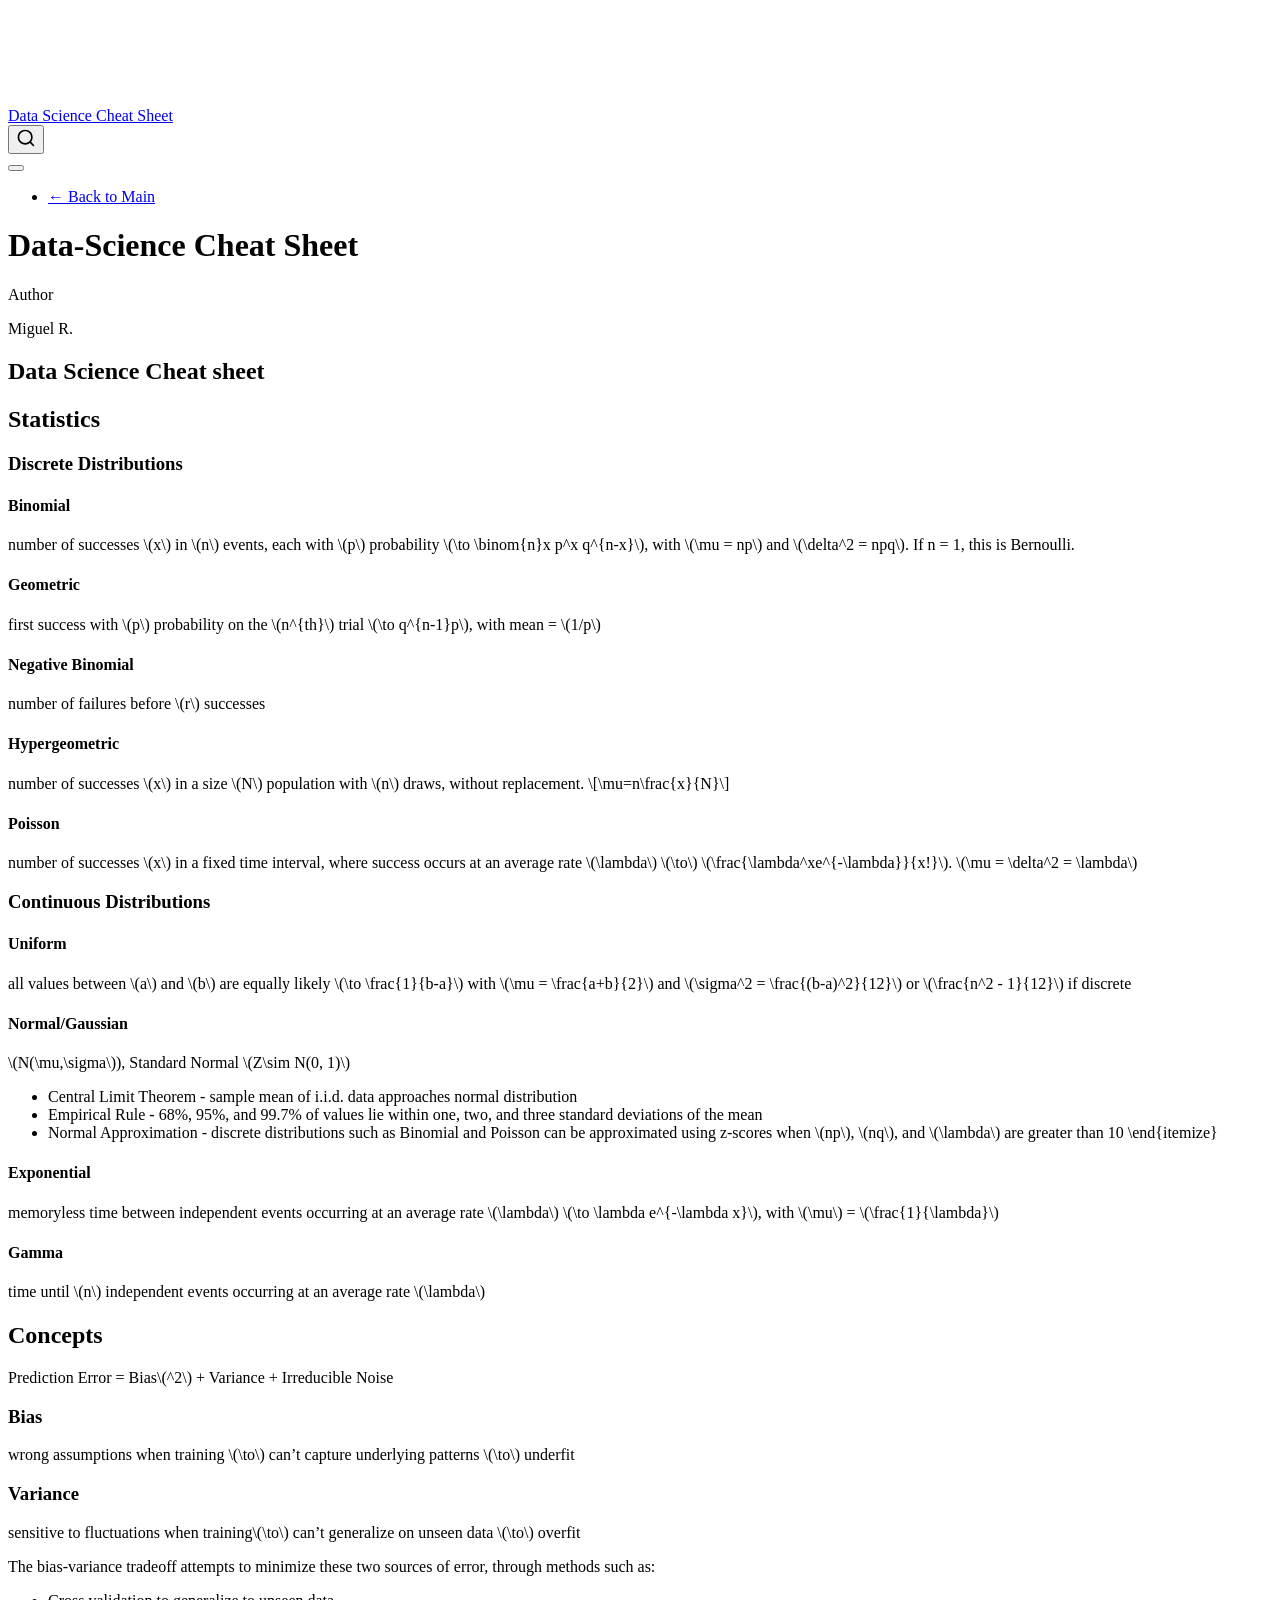
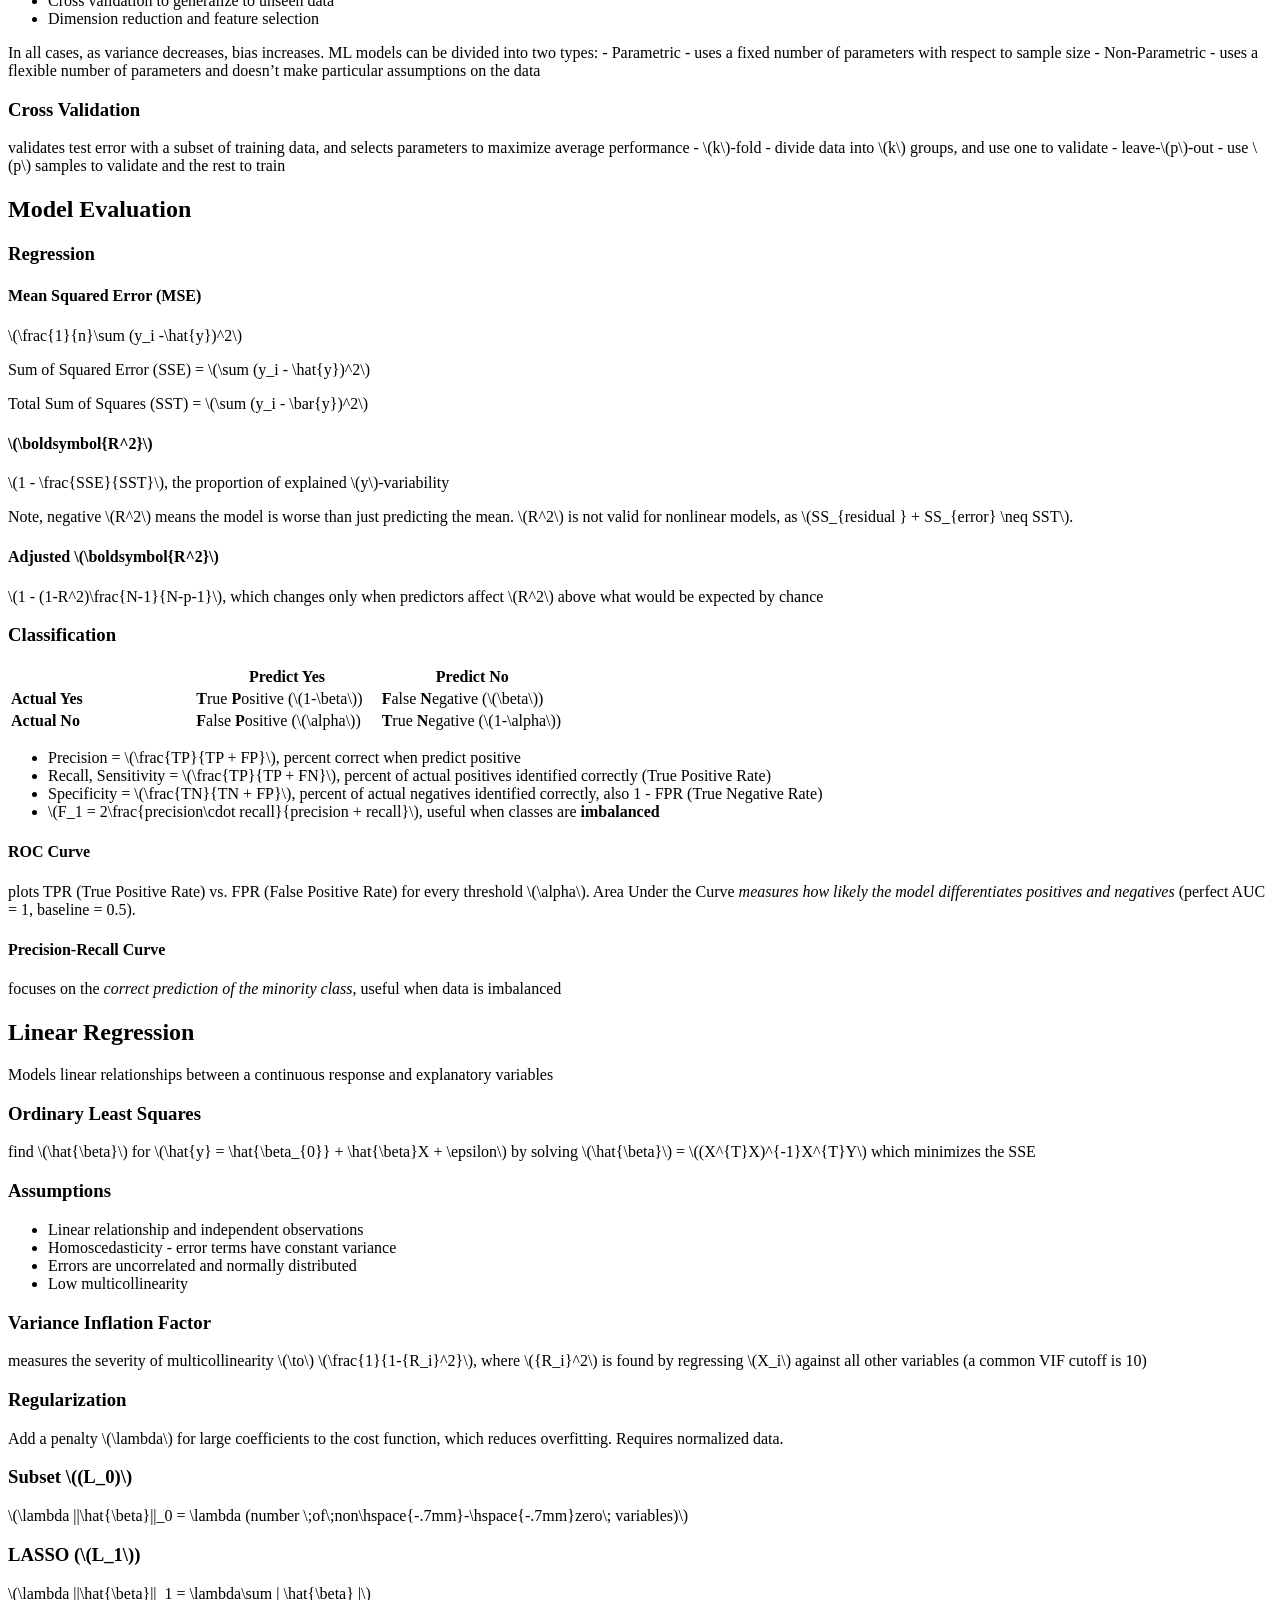
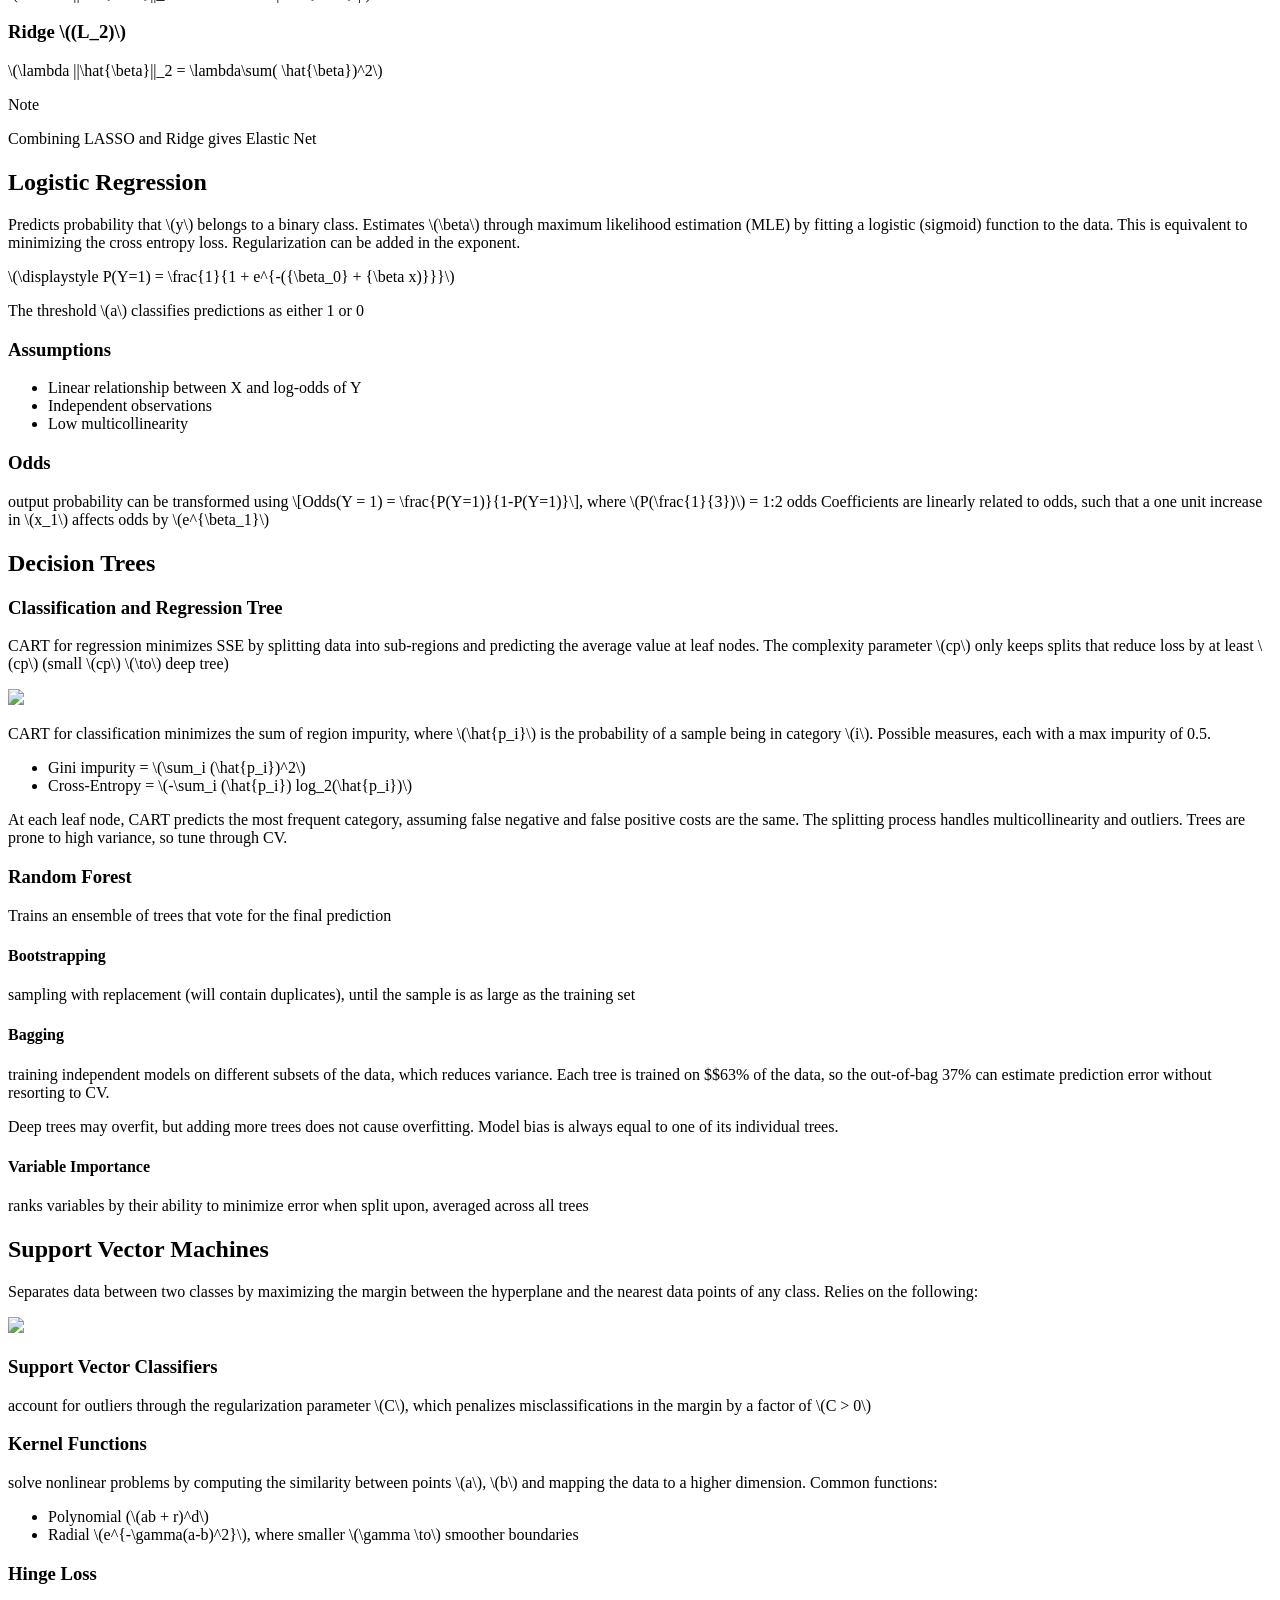
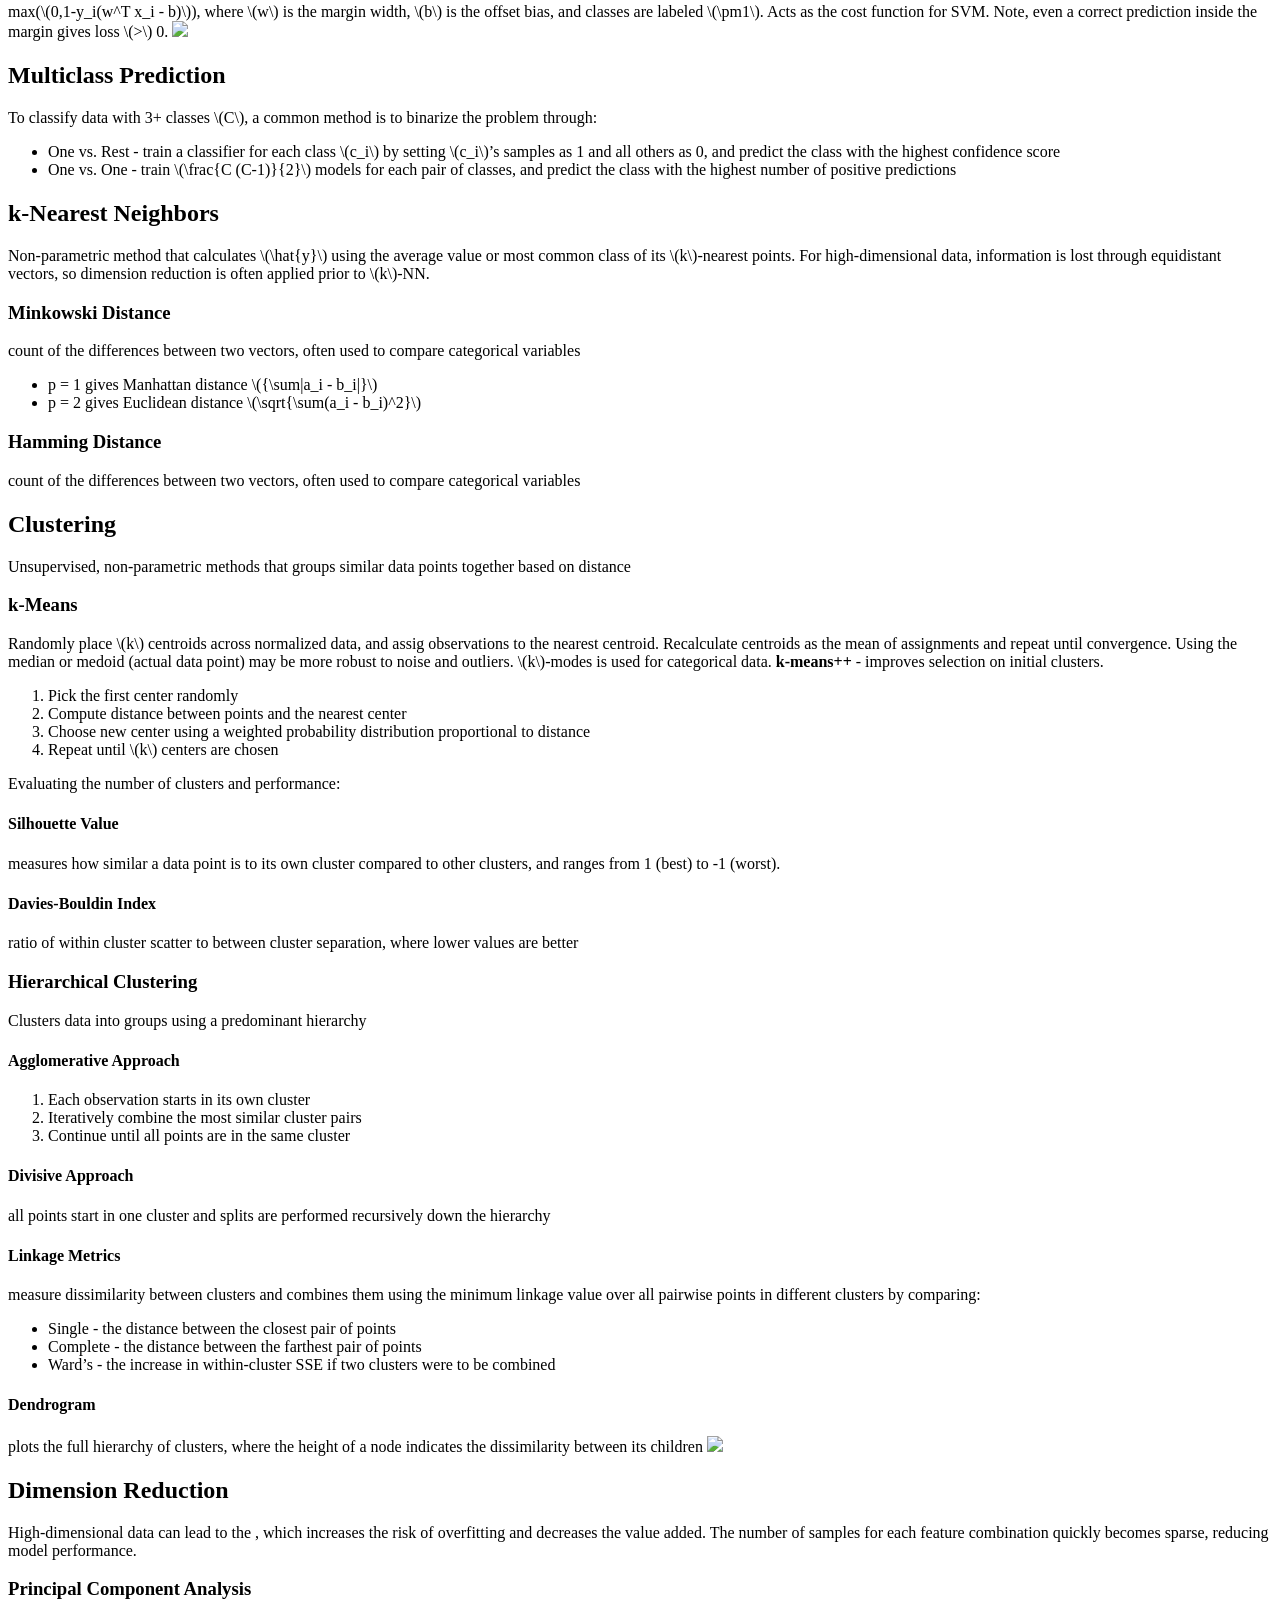
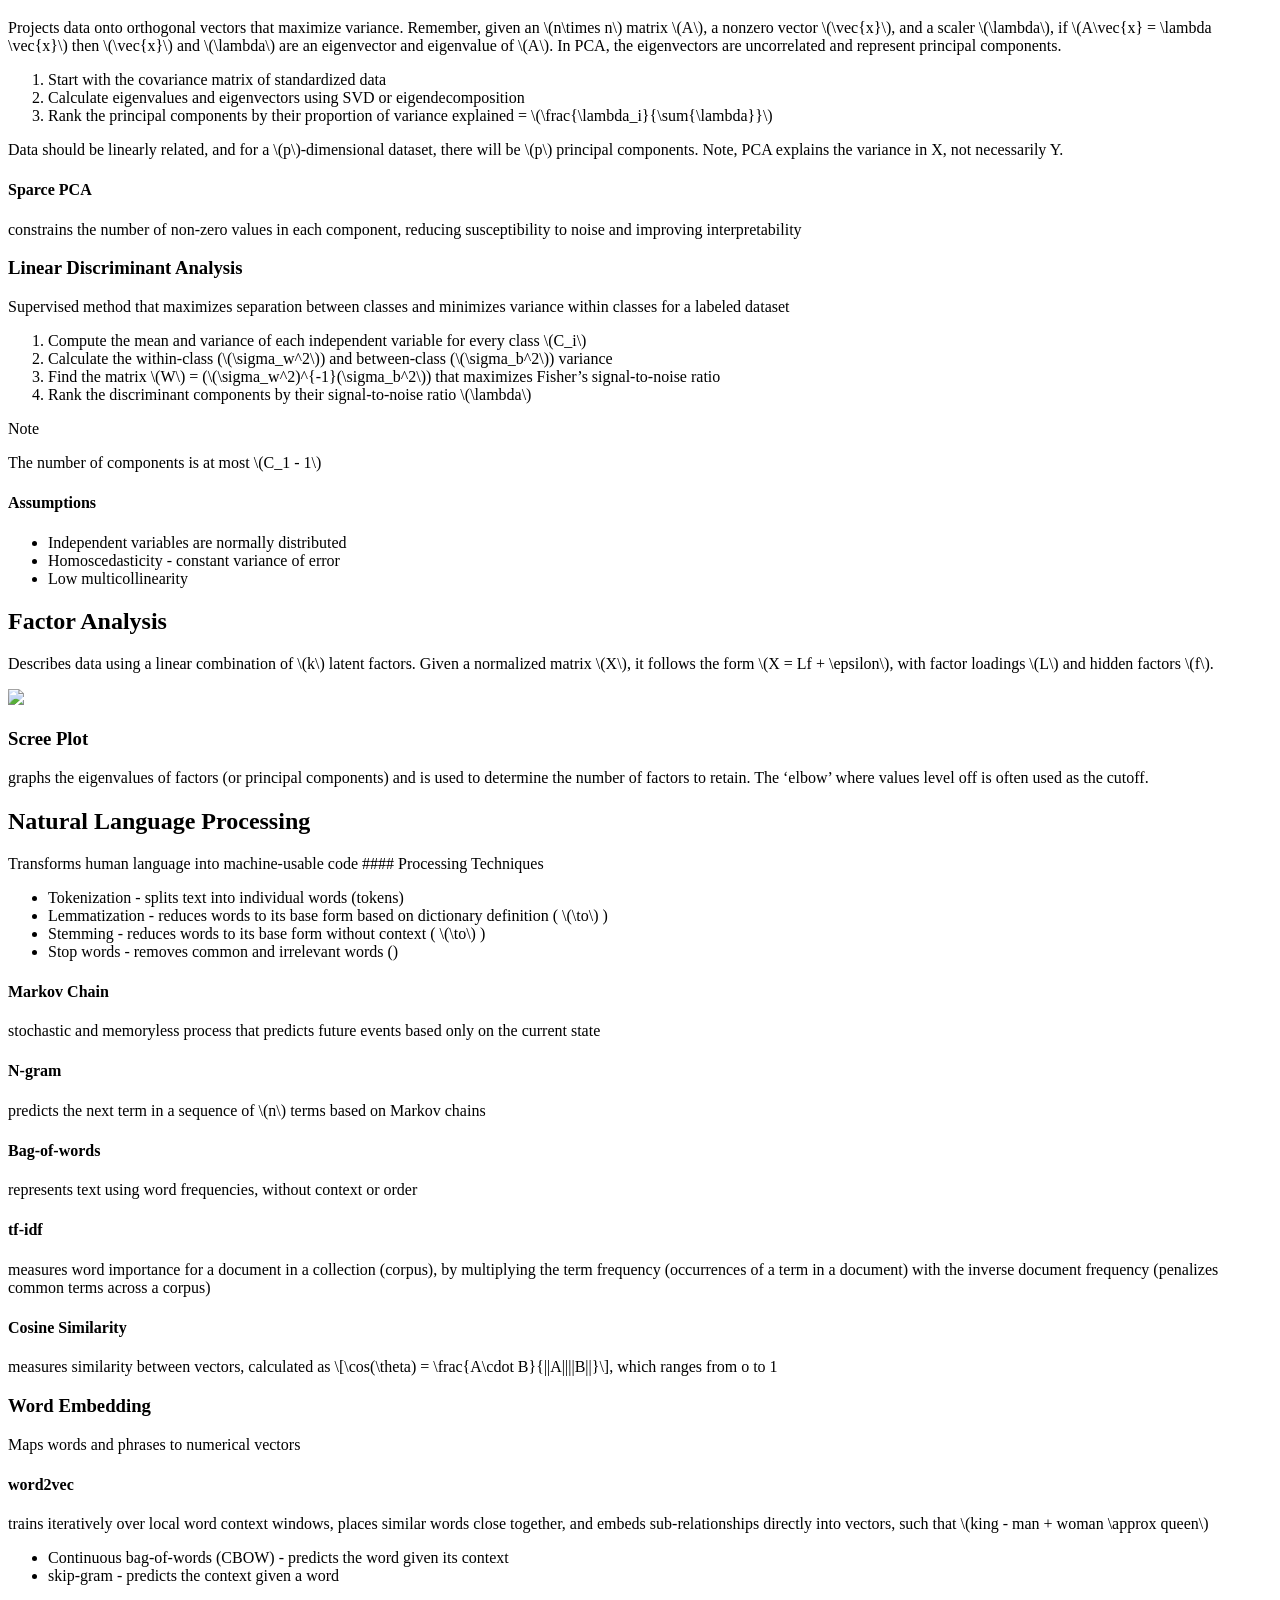
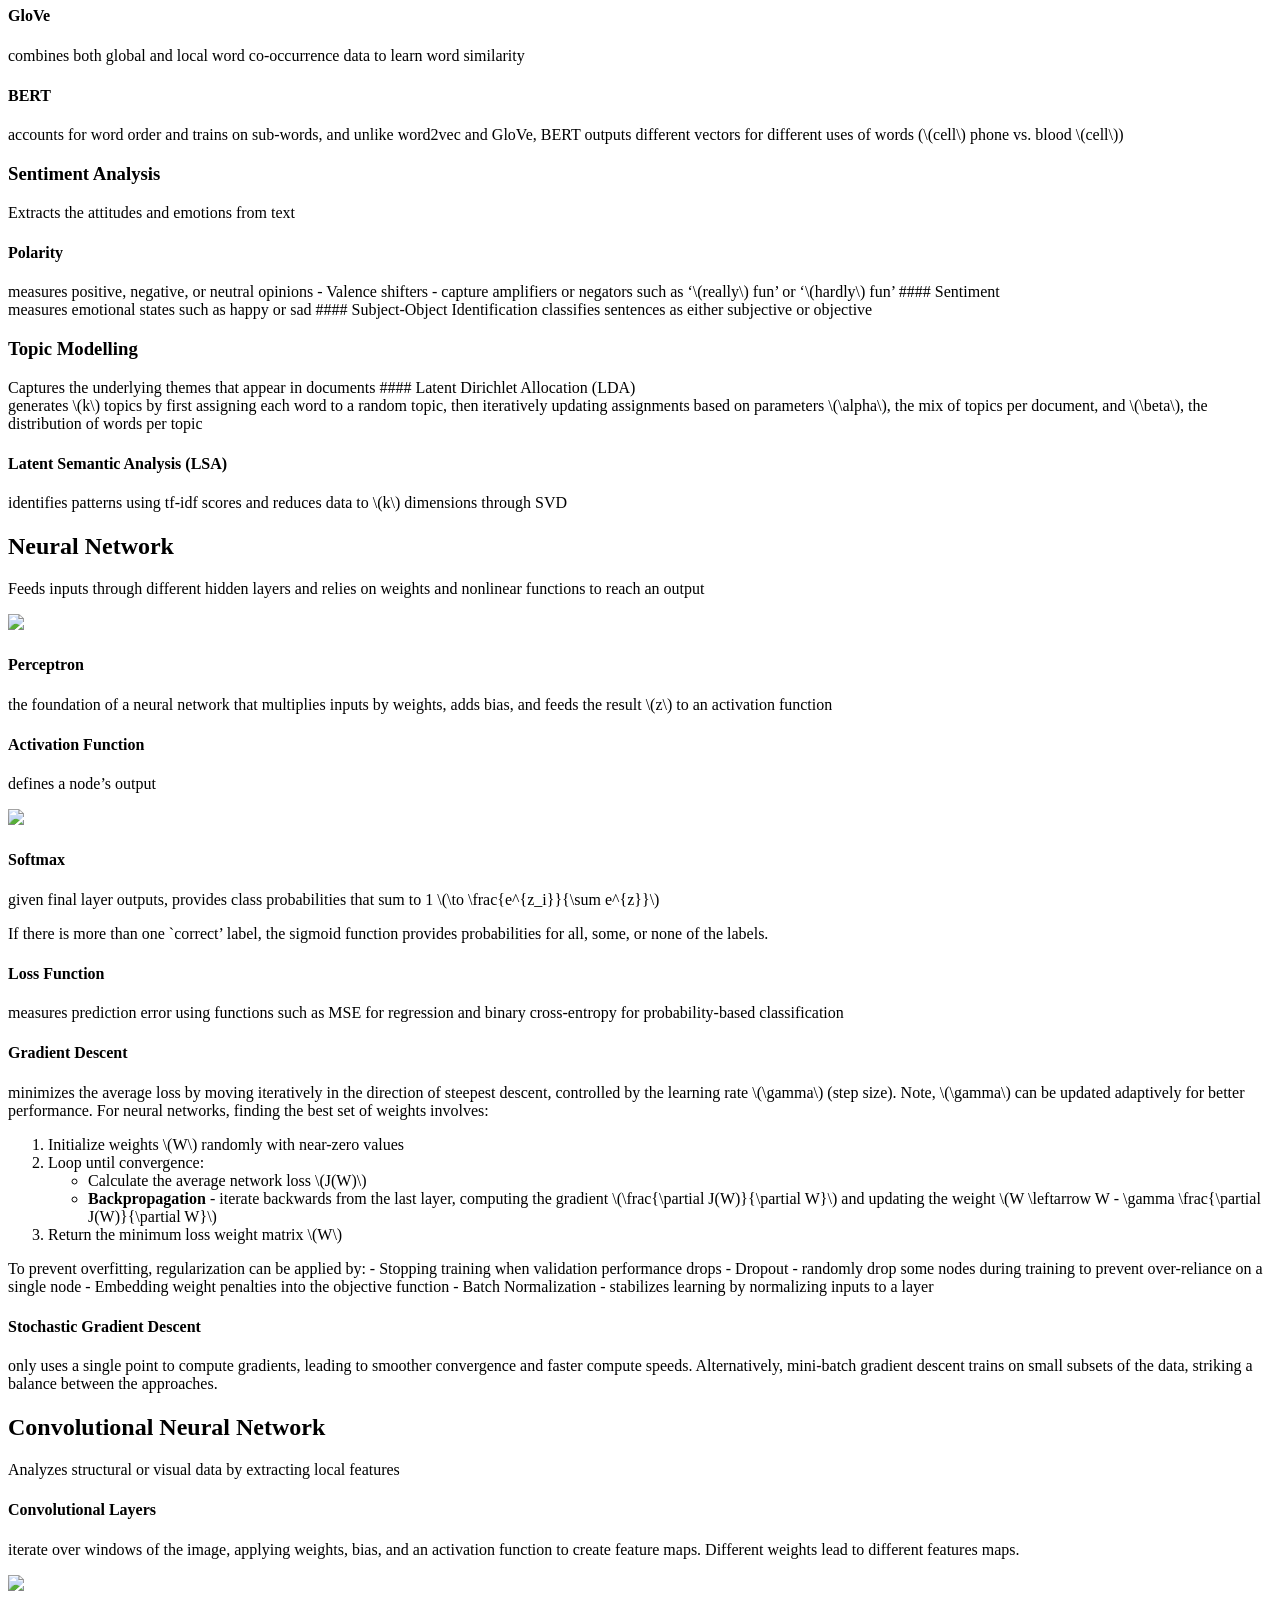
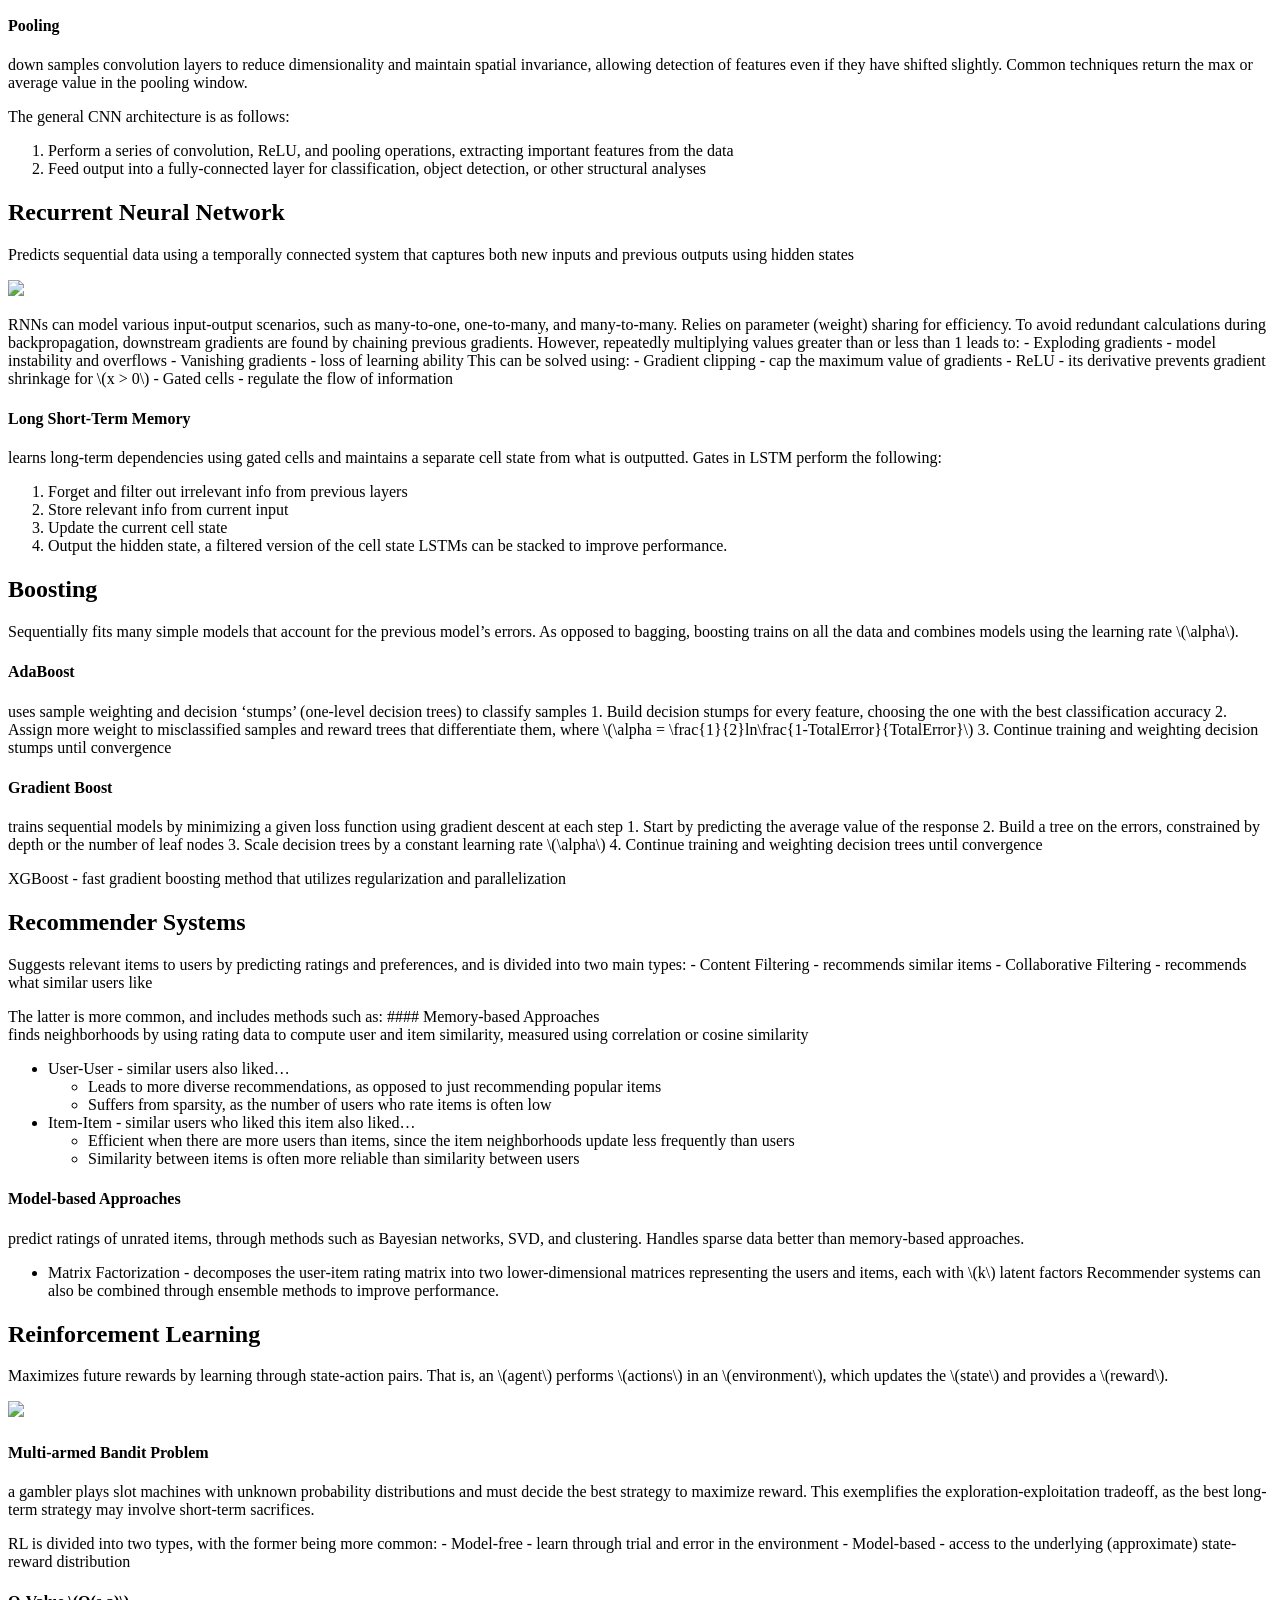
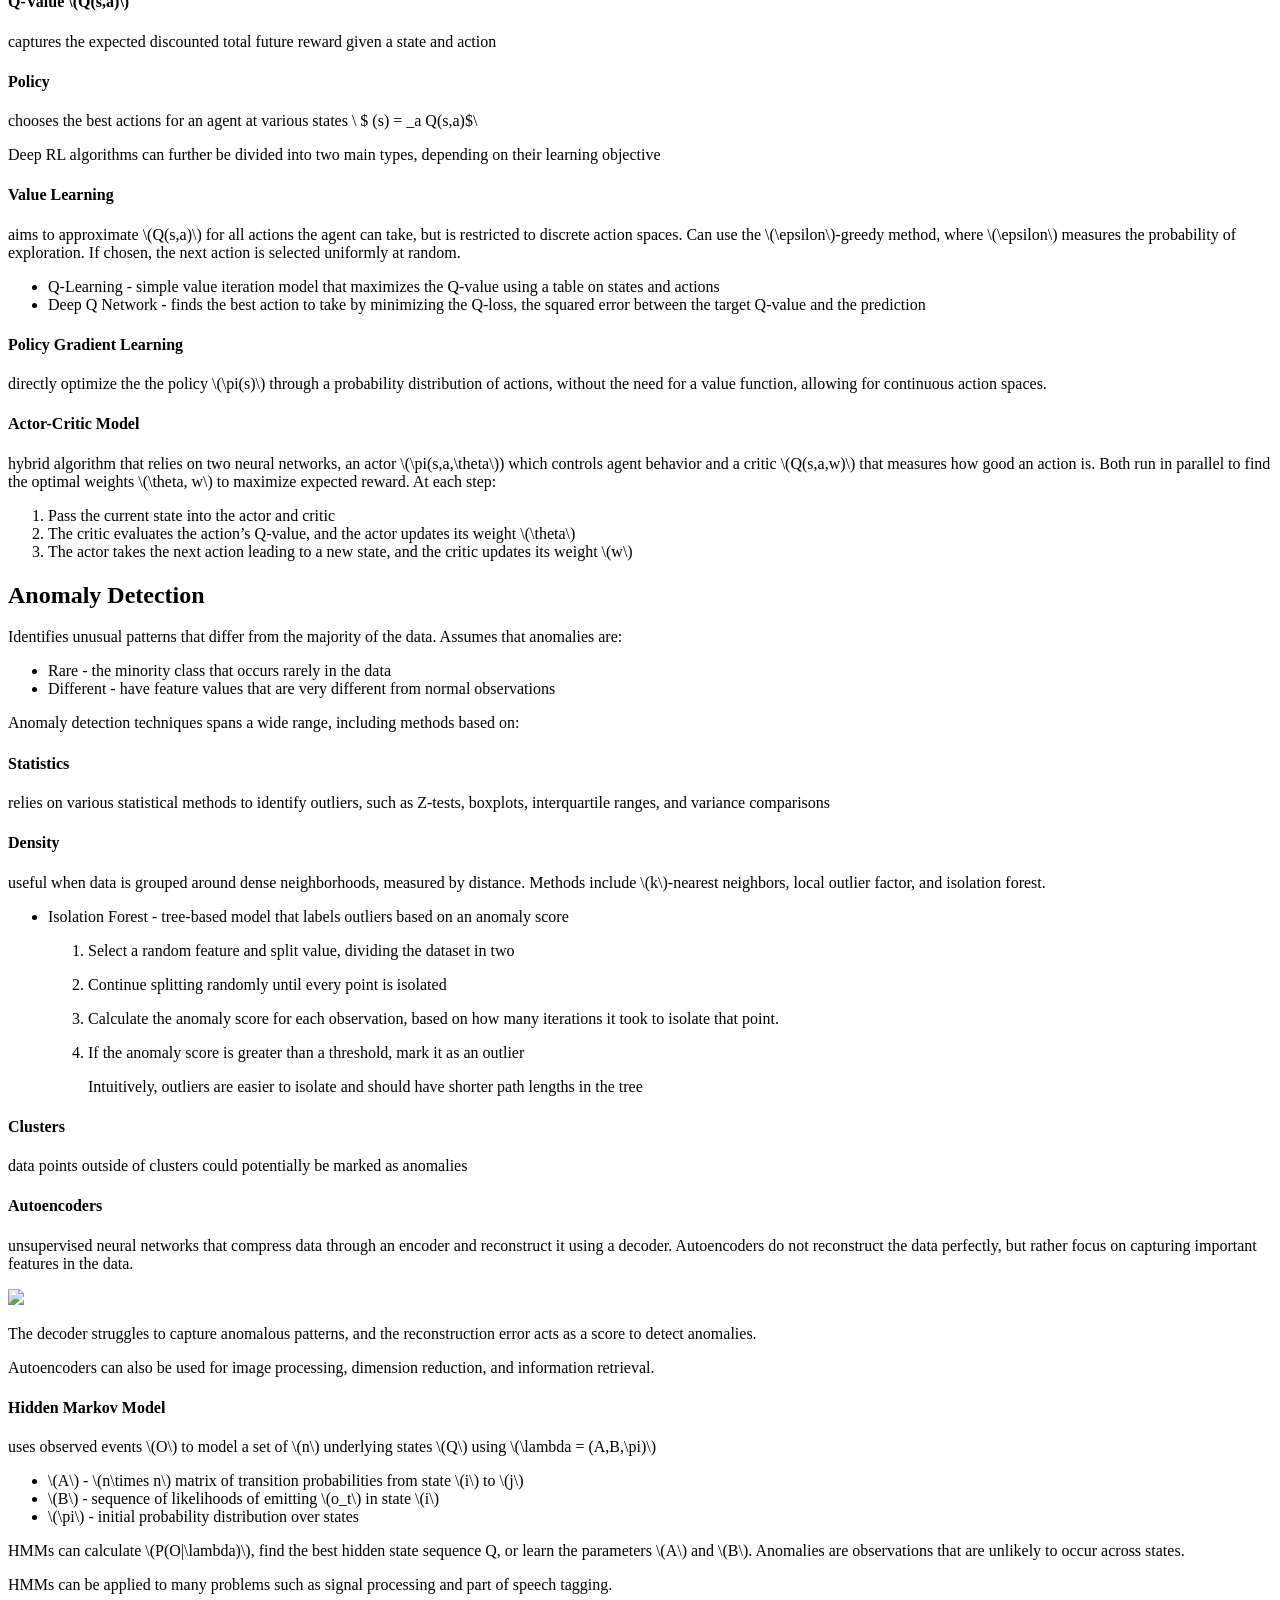
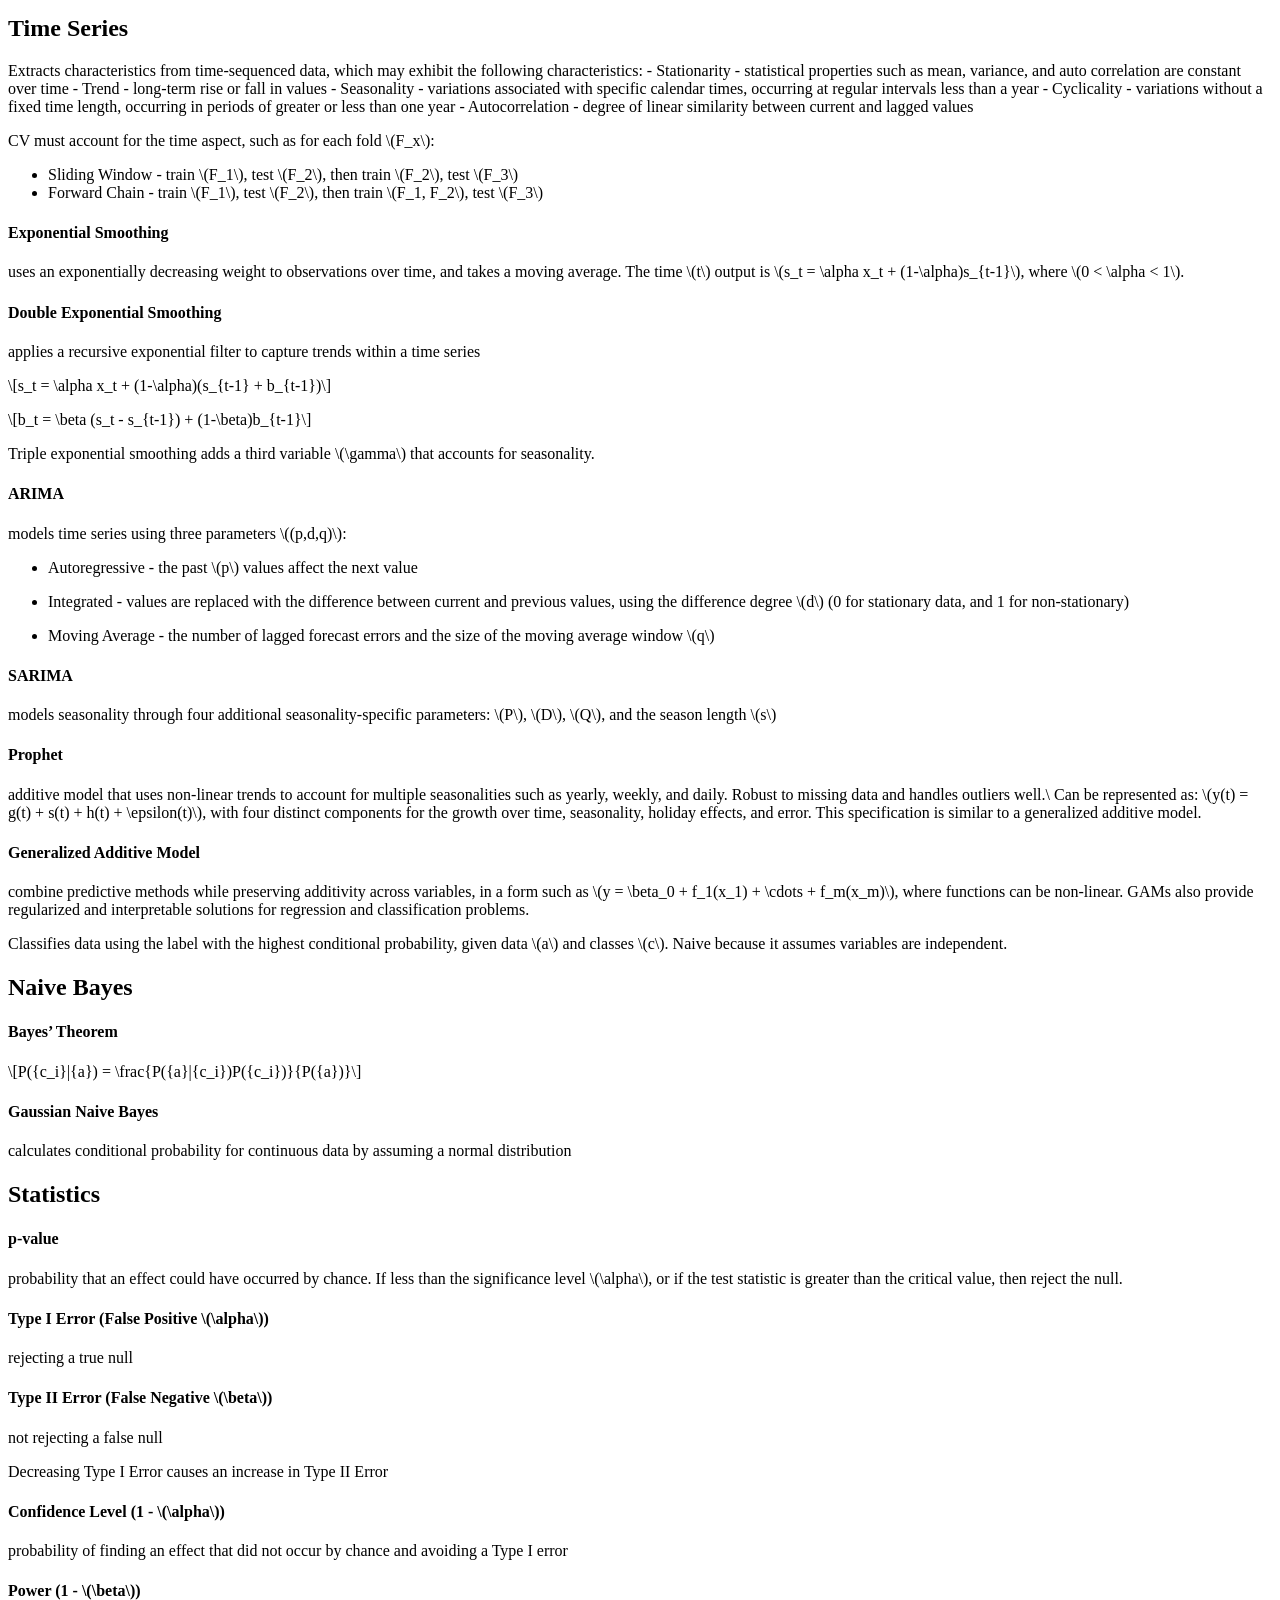
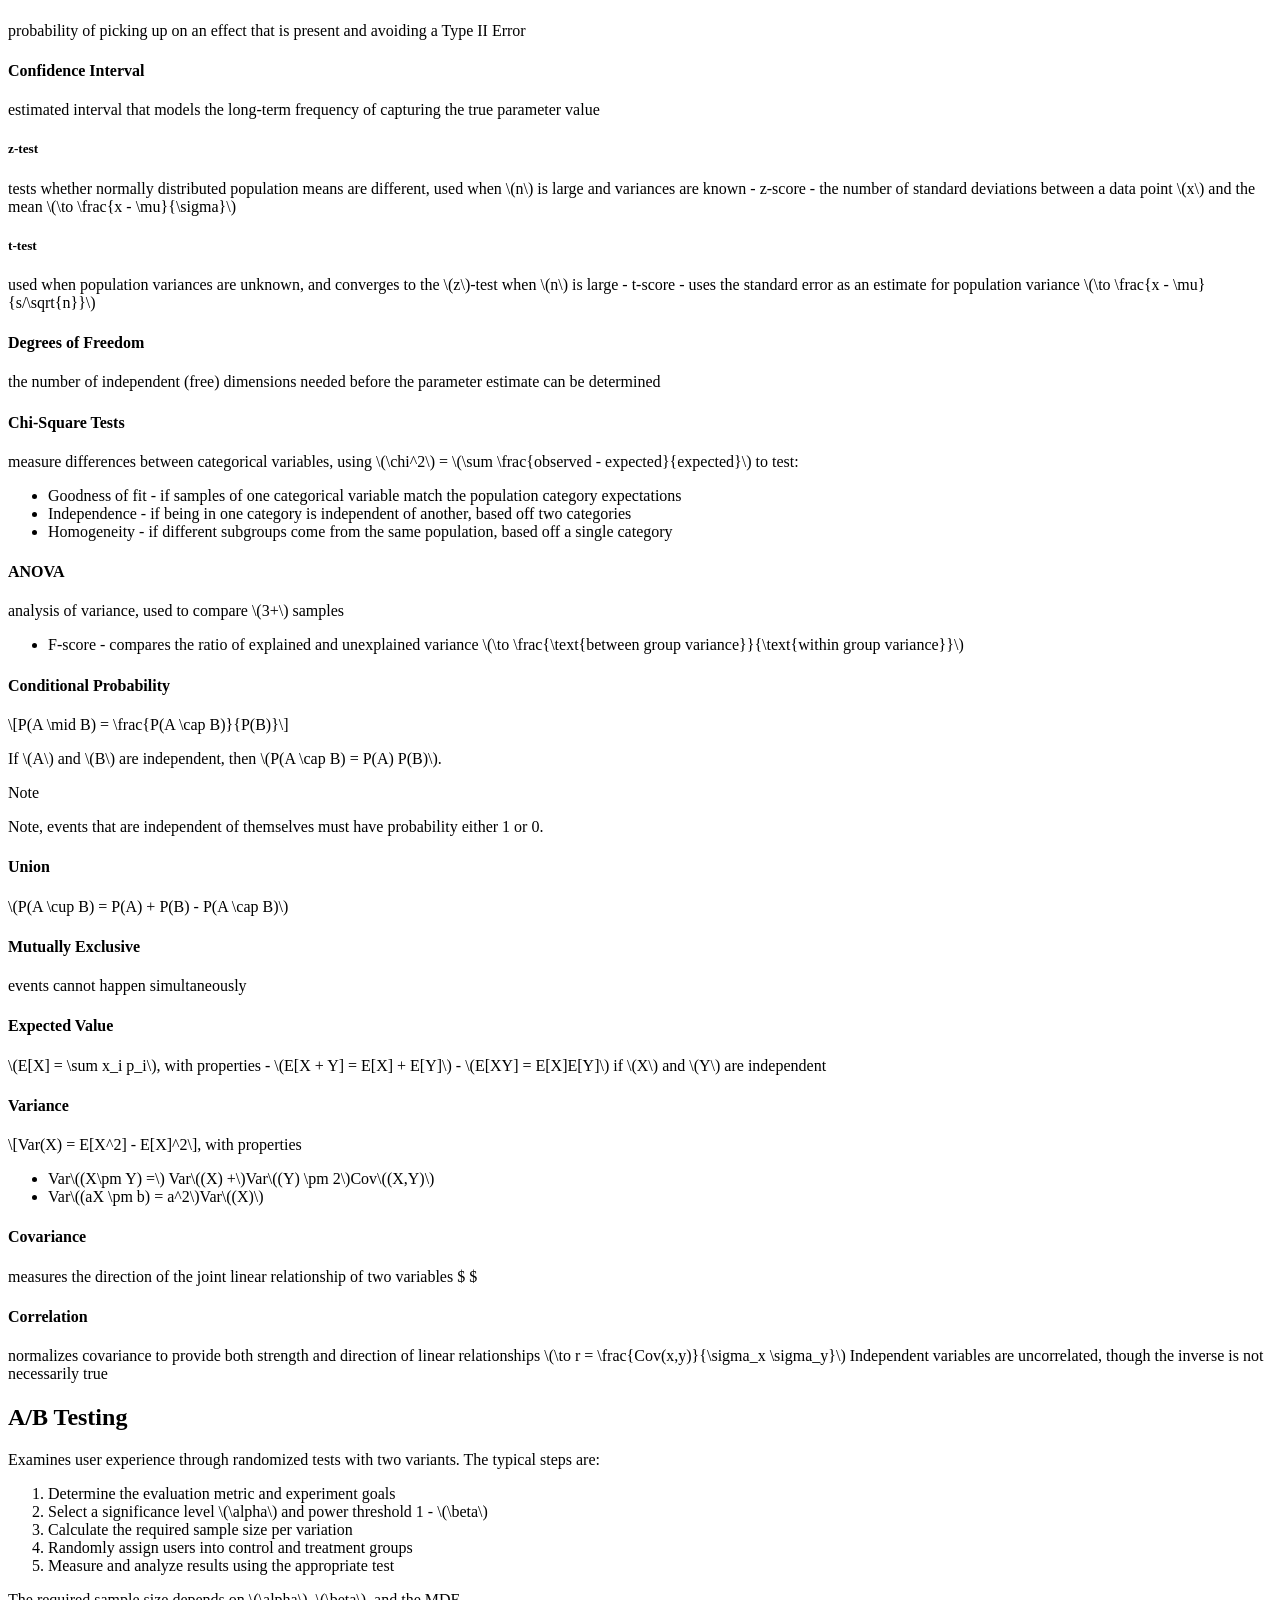
==== commit 64fbf07d: "v1 beta" ====
--- a/docs/index.html
+++ b/docs/index.html
@@ -677,11 +677,389 @@
 </section>
 <section id="pooling" class="level4">
 <h4 class="anchored" data-anchor-id="pooling">Pooling</h4>
-<p>downsamples convolution layers to reduce dimensionality and maintain spatial invariance, allowing detection of features even if they have shifted slightly. Common techniques return the max or average value in the pooling window. The general CNN architecture is as follows:</p>
+<p>down samples convolution layers to reduce dimensionality and maintain spatial invariance, allowing detection of features even if they have shifted slightly. Common techniques return the max or average value in the pooling window.</p>
+<p>The general CNN architecture is as follows:</p>
 <ol type="1">
 <li>Perform a series of convolution, ReLU, and pooling operations, extracting important features from the data</li>
 <li>Feed output into a fully-connected layer for classification, object detection, or other structural analyses</li>
 </ol>
+</section>
+</section>
+<section id="recurrent-neural-network" class="level2">
+<h2 class="anchored" data-anchor-id="recurrent-neural-network">Recurrent Neural Network</h2>
+<p>Predicts sequential data using a temporally connected system that captures both new inputs and previous outputs using hidden states</p>
+<p><img src="https://github.com/migue-rc/Data-Science-Cheatsheet/blob/main/images/rnn1.JPG?raw=true" class="img-fluid"></p>
+<p>RNNs can model various input-output scenarios, such as many-to-one, one-to-many, and many-to-many. Relies on parameter (weight) sharing for efficiency. To avoid redundant calculations during backpropagation, downstream gradients are found by chaining previous gradients. However, repeatedly multiplying values greater than or less than 1 leads to: - Exploding gradients - model instability and overflows - Vanishing gradients - loss of learning ability This can be solved using: - Gradient clipping - cap the maximum value of gradients - ReLU - its derivative prevents gradient shrinkage for <span class="math inline">\(x &gt; 0\)</span> - Gated cells - regulate the flow of information</p>
+<section id="long-short-term-memory" class="level4">
+<h4 class="anchored" data-anchor-id="long-short-term-memory">Long Short-Term Memory</h4>
+<p>learns long-term dependencies using gated cells and maintains a separate cell state from what is outputted. Gates in LSTM perform the following:</p>
+<ol type="1">
+<li>Forget and filter out irrelevant info from previous layers</li>
+<li>Store relevant info from current input</li>
+<li>Update the current cell state</li>
+<li>Output the hidden state, a filtered version of the cell state LSTMs can be stacked to improve performance.</li>
+</ol>
+</section>
+</section>
+<section id="boosting" class="level2">
+<h2 class="anchored" data-anchor-id="boosting">Boosting</h2>
+<p>Sequentially fits many simple models that account for the previous model’s errors. As opposed to bagging, boosting trains on all the data and combines models using the learning rate <span class="math inline">\(\alpha\)</span>.</p>
+<section id="adaboost" class="level4">
+<h4 class="anchored" data-anchor-id="adaboost">AdaBoost</h4>
+<p>uses sample weighting and decision ‘stumps’ (one-level decision trees) to classify samples 1. Build decision stumps for every feature, choosing the one with the best classification accuracy 2. Assign more weight to misclassified samples and reward trees that differentiate them, where <span class="math inline">\(\alpha = \frac{1}{2}ln\frac{1-TotalError}{TotalError}\)</span> 3. Continue training and weighting decision stumps until convergence</p>
+</section>
+<section id="gradient-boost" class="level4">
+<h4 class="anchored" data-anchor-id="gradient-boost">Gradient Boost</h4>
+<p>trains sequential models by minimizing a given loss function using gradient descent at each step 1. Start by predicting the average value of the response 2. Build a tree on the errors, constrained by depth or the number of leaf nodes 3. Scale decision trees by a constant learning rate <span class="math inline">\(\alpha\)</span> 4. Continue training and weighting decision trees until convergence</p>
+<p>XGBoost - fast gradient boosting method that utilizes regularization and parallelization</p>
+</section>
+</section>
+<section id="recommender-systems" class="level2">
+<h2 class="anchored" data-anchor-id="recommender-systems">Recommender Systems</h2>
+<p>Suggests relevant items to users by predicting ratings and preferences, and is divided into two main types: - Content Filtering - recommends similar items - Collaborative Filtering - recommends what similar users like</p>
+<p>The latter is more common, and includes methods such as: #### Memory-based Approaches<br>
+finds neighborhoods by using rating data to compute user and item similarity, measured using correlation or cosine similarity</p>
+<ul>
+<li>User-User - similar users also liked…
+<ul>
+<li>Leads to more diverse recommendations, as opposed to just recommending popular items</li>
+<li>Suffers from sparsity, as the number of users who rate items is often low</li>
+</ul></li>
+<li>Item-Item - similar users who liked this item also liked…
+<ul>
+<li>Efficient when there are more users than items, since the item neighborhoods update less frequently than users</li>
+<li>Similarity between items is often more reliable than similarity between users</li>
+</ul></li>
+</ul>
+<section id="model-based-approaches" class="level4">
+<h4 class="anchored" data-anchor-id="model-based-approaches">Model-based Approaches</h4>
+<p>predict ratings of unrated items, through methods such as Bayesian networks, SVD, and clustering. Handles sparse data better than memory-based approaches.</p>
+<ul>
+<li>Matrix Factorization - decomposes the user-item rating matrix into two lower-dimensional matrices representing the users and items, each with <span class="math inline">\(k\)</span> latent factors Recommender systems can also be combined through ensemble methods to improve performance.</li>
+</ul>
+</section>
+</section>
+<section id="reinforcement-learning" class="level2">
+<h2 class="anchored" data-anchor-id="reinforcement-learning">Reinforcement Learning</h2>
+<p>Maximizes future rewards by learning through state-action pairs. That is, an <span class="math inline">\(agent\)</span> performs <span class="math inline">\(actions\)</span> in an <span class="math inline">\(environment\)</span>, which updates the <span class="math inline">\(state\)</span> and provides a <span class="math inline">\(reward\)</span>.</p>
+<p><img src="https://github.com/migue-rc/Data-Science-Cheatsheet/blob/main/images/reinforcement4.JPG?raw=true" class="img-fluid"></p>
+<section id="multi-armed-bandit-problem" class="level4">
+<h4 class="anchored" data-anchor-id="multi-armed-bandit-problem">Multi-armed Bandit Problem</h4>
+<p>a gambler plays slot machines with unknown probability distributions and must decide the best strategy to maximize reward. This exemplifies the exploration-exploitation tradeoff, as the best long-term strategy may involve short-term sacrifices.</p>
+<p>RL is divided into two types, with the former being more common: - Model-free - learn through trial and error in the environment - Model-based - access to the underlying (approximate) state-reward distribution</p>
+</section>
+<section id="q-value-qsa" class="level4">
+<h4 class="anchored" data-anchor-id="q-value-qsa">Q-Value <span class="math inline">\(Q(s,a)\)</span></h4>
+<p>captures the expected discounted total future reward given a state and action</p>
+</section>
+<section id="policy" class="level4">
+<h4 class="anchored" data-anchor-id="policy">Policy</h4>
+<p>chooses the best actions for an agent at various states \ $ (s) = _a Q(s,a)$\</p>
+<p>Deep RL algorithms can further be divided into two main types, depending on their learning objective</p>
+</section>
+<section id="value-learning" class="level4">
+<h4 class="anchored" data-anchor-id="value-learning">Value Learning</h4>
+<p>aims to approximate <span class="math inline">\(Q(s,a)\)</span> for all actions the agent can take, but is restricted to discrete action spaces. Can use the <span class="math inline">\(\epsilon\)</span>-greedy method, where <span class="math inline">\(\epsilon\)</span> measures the probability of exploration. If chosen, the next action is selected uniformly at random.</p>
+<ul>
+<li>Q-Learning - simple value iteration model that maximizes the Q-value using a table on states and actions</li>
+<li>Deep Q Network - finds the best action to take by minimizing the Q-loss, the squared error between the target Q-value and the prediction</li>
+</ul>
+</section>
+<section id="policy-gradient-learning" class="level4">
+<h4 class="anchored" data-anchor-id="policy-gradient-learning">Policy Gradient Learning</h4>
+<p>directly optimize the the policy <span class="math inline">\(\pi(s)\)</span> through a probability distribution of actions, without the need for a value function, allowing for continuous action spaces.</p>
+</section>
+<section id="actor-critic-model" class="level4">
+<h4 class="anchored" data-anchor-id="actor-critic-model">Actor-Critic Model</h4>
+<p>hybrid algorithm that relies on two neural networks, an actor <span class="math inline">\(\pi(s,a,\theta\)</span>) which controls agent behavior and a critic <span class="math inline">\(Q(s,a,w)\)</span> that measures how good an action is. Both run in parallel to find the optimal weights <span class="math inline">\(\theta, w\)</span> to maximize expected reward. At each step:</p>
+<ol type="1">
+<li>Pass the current state into the actor and critic</li>
+<li>The critic evaluates the action’s Q-value, and the actor updates its weight <span class="math inline">\(\theta\)</span></li>
+<li>The actor takes the next action leading to a new state, and the critic updates its weight <span class="math inline">\(w\)</span></li>
+</ol>
+</section>
+</section>
+<section id="anomaly-detection" class="level2">
+<h2 class="anchored" data-anchor-id="anomaly-detection">Anomaly Detection</h2>
+<p>Identifies unusual patterns that differ from the majority of the data. Assumes that anomalies are:</p>
+<ul>
+<li>Rare - the minority class that occurs rarely in the data</li>
+<li>Different - have feature values that are very different from normal observations</li>
+</ul>
+<p>Anomaly detection techniques spans a wide range, including methods based on:</p>
+<section id="statistics-1" class="level4">
+<h4 class="anchored" data-anchor-id="statistics-1">Statistics</h4>
+<p>relies on various statistical methods to identify outliers, such as Z-tests, boxplots, interquartile ranges, and variance comparisons</p>
+</section>
+<section id="density" class="level4">
+<h4 class="anchored" data-anchor-id="density">Density</h4>
+<p>useful when data is grouped around dense neighborhoods, measured by distance. Methods include <span class="math inline">\(k\)</span>-nearest neighbors, local outlier factor, and isolation forest.</p>
+<ul>
+<li><p>Isolation Forest - tree-based model that labels outliers based on an anomaly score</p>
+<ol type="1">
+<li><p>Select a random feature and split value, dividing the dataset in two</p></li>
+<li><p>Continue splitting randomly until every point is isolated</p></li>
+<li><p>Calculate the anomaly score for each observation, based on how many iterations it took to isolate that point.</p></li>
+<li><p>If the anomaly score is greater than a threshold, mark it as an outlier</p>
+<p>Intuitively, outliers are easier to isolate and should have shorter path lengths in the tree</p></li>
+</ol></li>
+</ul>
+</section>
+<section id="clusters" class="level4">
+<h4 class="anchored" data-anchor-id="clusters">Clusters</h4>
+<p>data points outside of clusters could potentially be marked as anomalies</p>
+</section>
+<section id="autoencoders" class="level4">
+<h4 class="anchored" data-anchor-id="autoencoders">Autoencoders</h4>
+<p>unsupervised neural networks that compress data through an encoder and reconstruct it using a decoder. Autoencoders do not reconstruct the data perfectly, but rather focus on capturing important features in the data.</p>
+<p><img src="https://github.com/migue-rc/Data-Science-Cheatsheet/blob/main/images/autoencodeerNew.png?raw=true" class="img-fluid"></p>
+<p>The decoder struggles to capture anomalous patterns, and the reconstruction error acts as a score to detect anomalies.</p>
+<p>Autoencoders can also be used for image processing, dimension reduction, and information retrieval.</p>
+</section>
+<section id="hidden-markov-model" class="level4">
+<h4 class="anchored" data-anchor-id="hidden-markov-model">Hidden Markov Model</h4>
+<p>uses observed events <span class="math inline">\(O\)</span> to model a set of <span class="math inline">\(n\)</span> underlying states <span class="math inline">\(Q\)</span> using <span class="math inline">\(\lambda = (A,B,\pi)\)</span></p>
+<ul>
+<li><span class="math inline">\(A\)</span> - <span class="math inline">\(n\times n\)</span> matrix of transition probabilities from state <span class="math inline">\(i\)</span> to <span class="math inline">\(j\)</span></li>
+<li><span class="math inline">\(B\)</span> - sequence of likelihoods of emitting <span class="math inline">\(o_t\)</span> in state <span class="math inline">\(i\)</span></li>
+<li><span class="math inline">\(\pi\)</span> - initial probability distribution over states</li>
+</ul>
+<p>HMMs can calculate <span class="math inline">\(P(O|\lambda)\)</span>, find the best hidden state sequence Q, or learn the parameters <span class="math inline">\(A\)</span> and <span class="math inline">\(B\)</span>. Anomalies are observations that are unlikely to occur across states.</p>
+<p>HMMs can be applied to many problems such as signal processing and part of speech tagging.</p>
+</section>
+</section>
+<section id="time-series" class="level2">
+<h2 class="anchored" data-anchor-id="time-series">Time Series</h2>
+<p>Extracts characteristics from time-sequenced data, which may exhibit the following characteristics: - Stationarity - statistical properties such as mean, variance, and auto correlation are constant over time - Trend - long-term rise or fall in values - Seasonality - variations associated with specific calendar times, occurring at regular intervals less than a year - Cyclicality - variations without a fixed time length, occurring in periods of greater or less than one year - Autocorrelation - degree of linear similarity between current and lagged values</p>
+<p>CV must account for the time aspect, such as for each fold <span class="math inline">\(F_x\)</span>:</p>
+<ul>
+<li>Sliding Window - train <span class="math inline">\(F_1\)</span>, test <span class="math inline">\(F_2\)</span>, then train <span class="math inline">\(F_2\)</span>, test <span class="math inline">\(F_3\)</span></li>
+<li>Forward Chain - train <span class="math inline">\(F_1\)</span>, test <span class="math inline">\(F_2\)</span>, then train <span class="math inline">\(F_1, F_2\)</span>, test <span class="math inline">\(F_3\)</span></li>
+</ul>
+<section id="exponential-smoothing" class="level4">
+<h4 class="anchored" data-anchor-id="exponential-smoothing">Exponential Smoothing</h4>
+<p>uses an exponentially decreasing weight to observations over time, and takes a moving average. The time <span class="math inline">\(t\)</span> output is <span class="math inline">\(s_t = \alpha x_t + (1-\alpha)s_{t-1}\)</span>, where <span class="math inline">\(0 &lt; \alpha &lt; 1\)</span>.</p>
+</section>
+<section id="double-exponential-smoothing" class="level4">
+<h4 class="anchored" data-anchor-id="double-exponential-smoothing">Double Exponential Smoothing</h4>
+<p>applies a recursive exponential filter to capture trends within a time series</p>
+<p><span class="math display">\[s_t = \alpha x_t + (1-\alpha)(s_{t-1} + b_{t-1})\]</span></p>
+<p><span class="math display">\[b_t = \beta (s_t - s_{t-1}) + (1-\beta)b_{t-1}\]</span></p>
+<p>Triple exponential smoothing adds a third variable <span class="math inline">\(\gamma\)</span> that accounts for seasonality. </p>
+</section>
+<section id="arima" class="level4">
+<h4 class="anchored" data-anchor-id="arima">ARIMA</h4>
+<p>models time series using three parameters <span class="math inline">\((p,d,q)\)</span>:</p>
+<ul>
+<li><p>Autoregressive - the past <span class="math inline">\(p\)</span> values affect the next value</p></li>
+<li><p>Integrated - values are replaced with the difference between current and previous values, using the difference degree <span class="math inline">\(d\)</span> (0 for stationary data, and 1 for non-stationary)</p></li>
+<li><p>Moving Average - the number of lagged forecast errors and the size of the moving average window <span class="math inline">\(q\)</span></p></li>
+</ul>
+</section>
+<section id="sarima" class="level4">
+<h4 class="anchored" data-anchor-id="sarima">SARIMA</h4>
+<p>models seasonality through four additional seasonality-specific parameters: <span class="math inline">\(P\)</span>, <span class="math inline">\(D\)</span>, <span class="math inline">\(Q\)</span>, and the season length <span class="math inline">\(s\)</span></p>
+</section>
+<section id="prophet" class="level4">
+<h4 class="anchored" data-anchor-id="prophet">Prophet</h4>
+<p>additive model that uses non-linear trends to account for multiple seasonalities such as yearly, weekly, and daily. Robust to missing data and handles outliers well.\ Can be represented as: <span class="math inline">\(y(t) = g(t) + s(t) + h(t) + \epsilon(t)\)</span>, with four distinct components for the growth over time, seasonality, holiday effects, and error. This specification is similar to a generalized additive model.</p>
+</section>
+<section id="generalized-additive-model" class="level4">
+<h4 class="anchored" data-anchor-id="generalized-additive-model">Generalized Additive Model</h4>
+<p>combine predictive methods while preserving additivity across variables, in a form such as <span class="math inline">\(y = \beta_0 + f_1(x_1) + \cdots + f_m(x_m)\)</span>, where functions can be non-linear. GAMs also provide regularized and interpretable solutions for regression and classification problems.</p>
+<p>Classifies data using the label with the highest conditional probability, given data <span class="math inline">\(a\)</span> and classes <span class="math inline">\(c\)</span>. Naive because it assumes variables are independent.</p>
+</section>
+</section>
+<section id="naive-bayes" class="level2">
+<h2 class="anchored" data-anchor-id="naive-bayes">Naive Bayes</h2>
+<section id="bayes-theorem" class="level4">
+<h4 class="anchored" data-anchor-id="bayes-theorem">Bayes’ Theorem</h4>
+<p><span class="math display">\[P({c_i}|{a})  = \frac{P({a}|{c_i})P({c_i})}{P({a})}\]</span></p>
+</section>
+<section id="gaussian-naive-bayes" class="level4">
+<h4 class="anchored" data-anchor-id="gaussian-naive-bayes">Gaussian Naive Bayes</h4>
+<p>calculates conditional probability for continuous data by assuming a normal distribution</p>
+</section>
+</section>
+<section id="statistics-2" class="level2">
+<h2 class="anchored" data-anchor-id="statistics-2">Statistics</h2>
+<section id="p-value" class="level4">
+<h4 class="anchored" data-anchor-id="p-value">p-value</h4>
+<p>probability that an effect could have occurred by chance. If less than the significance level <span class="math inline">\(\alpha\)</span>, or if the test statistic is greater than the critical value, then reject the null.</p>
+</section>
+<section id="type-i-error-false-positive-alpha" class="level4">
+<h4 class="anchored" data-anchor-id="type-i-error-false-positive-alpha">Type I Error (False Positive <span class="math inline">\(\alpha\)</span>)</h4>
+<p>rejecting a true null</p>
+</section>
+<section id="type-ii-error-false-negative-beta" class="level4">
+<h4 class="anchored" data-anchor-id="type-ii-error-false-negative-beta">Type II Error (False Negative <span class="math inline">\(\beta\)</span>)</h4>
+<p>not rejecting a false null</p>
+<p>Decreasing Type I Error causes an increase in Type II Error</p>
+</section>
+<section id="confidence-level-1---alpha" class="level4">
+<h4 class="anchored" data-anchor-id="confidence-level-1---alpha">Confidence Level (1 - <span class="math inline">\(\alpha\)</span>)</h4>
+<p>probability of finding an effect that did not occur by chance and avoiding a Type I error</p>
+</section>
+<section id="power-1---beta" class="level4">
+<h4 class="anchored" data-anchor-id="power-1---beta">Power (1 - <span class="math inline">\(\beta\)</span>)</h4>
+<p>probability of picking up on an effect that is present and avoiding a Type II Error</p>
+</section>
+<section id="confidence-interval" class="level4">
+<h4 class="anchored" data-anchor-id="confidence-interval">Confidence Interval</h4>
+<p>estimated interval that models the long-term frequency of capturing the true parameter value</p>
+<section id="z-test" class="level5">
+<h5 class="anchored" data-anchor-id="z-test">z-test</h5>
+<p>tests whether normally distributed population means are different, used when <span class="math inline">\(n\)</span> is large and variances are known - z-score - the number of standard deviations between a data point <span class="math inline">\(x\)</span> and the mean <span class="math inline">\(\to \frac{x - \mu}{\sigma}\)</span></p>
+</section>
+<section id="t-test" class="level5">
+<h5 class="anchored" data-anchor-id="t-test">t-test</h5>
+<p>used when population variances are unknown, and converges to the <span class="math inline">\(z\)</span>-test when <span class="math inline">\(n\)</span> is large - t-score - uses the standard error as an estimate for population variance <span class="math inline">\(\to \frac{x - \mu}{s/\sqrt{n}}\)</span></p>
+</section>
+</section>
+<section id="degrees-of-freedom" class="level4">
+<h4 class="anchored" data-anchor-id="degrees-of-freedom">Degrees of Freedom</h4>
+<p>the number of independent (free) dimensions needed before the parameter estimate can be determined</p>
+</section>
+<section id="chi-square-tests" class="level4">
+<h4 class="anchored" data-anchor-id="chi-square-tests">Chi-Square Tests</h4>
+<p>measure differences between categorical variables, using <span class="math inline">\(\chi^2\)</span> = <span class="math inline">\(\sum \frac{observed - expected}{expected}\)</span> to test:</p>
+<ul>
+<li>Goodness of fit - if samples of one categorical variable match the population category expectations</li>
+<li>Independence - if being in one category is independent of another, based off two categories</li>
+<li>Homogeneity - if different subgroups come from the same population, based off a single category</li>
+</ul>
+</section>
+<section id="anova" class="level4">
+<h4 class="anchored" data-anchor-id="anova">ANOVA</h4>
+<p>analysis of variance, used to compare <span class="math inline">\(3+\)</span> samples</p>
+<ul>
+<li>F-score - compares the ratio of explained and unexplained variance <span class="math inline">\(\to \frac{\text{between group variance}}{\text{within group variance}}\)</span></li>
+</ul>
+</section>
+<section id="conditional-probability" class="level4">
+<h4 class="anchored" data-anchor-id="conditional-probability">Conditional Probability</h4>
+<p><span class="math display">\[P(A \mid B) = \frac{P(A \cap B)}{P(B)}\]</span></p>
+<p>If <span class="math inline">\(A\)</span> and <span class="math inline">\(B\)</span> are independent, then <span class="math inline">\(P(A \cap B) = P(A) P(B)\)</span>.</p>
+<div class="callout callout-style-default callout-note callout-titled">
+<div class="callout-header d-flex align-content-center">
+<div class="callout-icon-container">
+<i class="callout-icon"></i>
+</div>
+<div class="callout-title-container flex-fill">
+Note
+</div>
+</div>
+<div class="callout-body-container callout-body">
+<p>Note, events that are independent of themselves must have probability either 1 or 0.</p>
+</div>
+</div>
+</section>
+<section id="union" class="level4">
+<h4 class="anchored" data-anchor-id="union">Union</h4>
+<p><span class="math inline">\(P(A \cup B) = P(A) + P(B) - P(A \cap B)\)</span></p>
+</section>
+<section id="mutually-exclusive" class="level4">
+<h4 class="anchored" data-anchor-id="mutually-exclusive">Mutually Exclusive</h4>
+<p>events cannot happen simultaneously</p>
+</section>
+<section id="expected-value" class="level4">
+<h4 class="anchored" data-anchor-id="expected-value">Expected Value</h4>
+<p><span class="math inline">\(E[X] = \sum x_i p_i\)</span>, with properties - <span class="math inline">\(E[X + Y] = E[X] + E[Y]\)</span> - <span class="math inline">\(E[XY] = E[X]E[Y]\)</span> if <span class="math inline">\(X\)</span> and <span class="math inline">\(Y\)</span> are independent</p>
+</section>
+<section id="variance-1" class="level4">
+<h4 class="anchored" data-anchor-id="variance-1">Variance</h4>
+<p><span class="math display">\[Var(X) = E[X^2] - E[X]^2\]</span>, with properties</p>
+<ul>
+<li>Var<span class="math inline">\((X\pm Y) =\)</span> Var<span class="math inline">\((X) +\)</span>Var<span class="math inline">\((Y) \pm 2\)</span>Cov<span class="math inline">\((X,Y)\)</span></li>
+<li>Var<span class="math inline">\((aX \pm b) = a^2\)</span>Var<span class="math inline">\((X)\)</span></li>
+</ul>
+</section>
+<section id="covariance" class="level4">
+<h4 class="anchored" data-anchor-id="covariance">Covariance</h4>
+<p>measures the direction of the joint linear relationship of two variables $ $</p>
+</section>
+<section id="correlation" class="level4">
+<h4 class="anchored" data-anchor-id="correlation">Correlation</h4>
+<p>normalizes covariance to provide both strength and direction of linear relationships <span class="math inline">\(\to r =  \frac{Cov(x,y)}{\sigma_x \sigma_y}\)</span> Independent variables are uncorrelated, though the inverse is not necessarily true</p>
+</section>
+</section>
+<section id="ab-testing" class="level2">
+<h2 class="anchored" data-anchor-id="ab-testing">A/B Testing</h2>
+<p>Examines user experience through randomized tests with two variants. The typical steps are:</p>
+<ol type="1">
+<li>Determine the evaluation metric and experiment goals</li>
+<li>Select a significance level <span class="math inline">\(\alpha\)</span> and power threshold 1 - <span class="math inline">\(\beta\)</span></li>
+<li>Calculate the required sample size per variation</li>
+<li>Randomly assign users into control and treatment groups</li>
+<li>Measure and analyze results using the appropriate test</li>
+</ol>
+<p>The required sample size depends on <span class="math inline">\(\alpha\)</span>, <span class="math inline">\(\beta\)</span>, and the MDE</p>
+<section id="minimum-detectable-effect" class="level4">
+<h4 class="anchored" data-anchor-id="minimum-detectable-effect">Minimum Detectable Effect</h4>
+<p>the target relative minimum increase over the baseline that should be observed from a test</p>
+</section>
+<section id="overall-evaluation-criterion" class="level4">
+<h4 class="anchored" data-anchor-id="overall-evaluation-criterion">Overall Evaluation Criterion</h4>
+<p>quantitative measure of the test’s objective, commonly used when short and long-term metrics have inverse relationships</p>
+</section>
+<section id="multivariate-testing" class="level4">
+<h4 class="anchored" data-anchor-id="multivariate-testing">Multivariate Testing</h4>
+<p>compares 3<span class="math inline">\(\plus\)</span> variants or combinations, but requires larger sample sizes</p>
+</section>
+<section id="bonferroni-correction" class="level4">
+<h4 class="anchored" data-anchor-id="bonferroni-correction">Bonferroni Correction</h4>
+<p>when conducting <span class="math inline">\(n\)</span> tests, run each test at the <span class="math inline">\(\frac{\alpha}{n}\)</span> significance level, which lowers the false positive rate of finding effects by chance</p>
+</section>
+<section id="network-effects" class="level4">
+<h4 class="anchored" data-anchor-id="network-effects">Network Effects</h4>
+<p>changes that occur due to effect spillover from other groups. To detect group interference:</p>
+<ol type="1">
+<li>Split the population into distinct clusters</li>
+<li>Randomly assign half the clusters to the control and treatment groups <span class="math inline">\(A_1\)</span> and <span class="math inline">\(B_1\)</span></li>
+<li>Randomize the other half at the user-level and assign to control and treatment groups <span class="math inline">\(A_2\)</span> and <span class="math inline">\(B_2\)</span></li>
+<li>Intuitively, if there are network effects, then the tests will have different results</li>
+</ol>
+<p>To account for network effects, randomize users based on time, cluster, or location</p>
+</section>
+<section id="sequential-testing" class="level4">
+<h4 class="anchored" data-anchor-id="sequential-testing">Sequential Testing</h4>
+<p>allows for early experiment stopping by drawing statistical borders based on the Type I Error rate. If the effect reaches a border, the test can be stopped. Used to combat (preliminarily checking results of a test), which can inflate <span class="math inline">\(p\)</span>-values and lead to incorrect conclusions.</p>
+</section>
+<section id="cohort-analysis" class="level4">
+<h4 class="anchored" data-anchor-id="cohort-analysis">Cohort Analysis</h4>
+<p>examines specific groups of users based on behavior or time and can help identify whether novelty or primacy effects are present</p>
+</section>
+</section>
+<section id="miscellaneous" class="level2">
+<h2 class="anchored" data-anchor-id="miscellaneous">Miscellaneous</h2>
+<section id="shapley-values" class="level4">
+<h4 class="anchored" data-anchor-id="shapley-values">Shapley Values</h4>
+<p>measures the marginal contribution of each variable in the output of a model, where the sum of all Shapley values equals the total value (prediction <span class="math inline">\(-\)</span> mean prediction)</p>
+</section>
+<section id="shap" class="level4">
+<h4 class="anchored" data-anchor-id="shap">SHAP</h4>
+<p>interpretable Shapley method that utilizes both global and local importance to model variable explainability</p>
+</section>
+<section id="permutation" class="level4">
+<h4 class="anchored" data-anchor-id="permutation">Permutation</h4>
+<p>order matters <span class="math inline">\(\to \frac{n!}{(n-k)!} = {}^n P_k\)</span></p>
+</section>
+<section id="combination" class="level4">
+<h4 class="anchored" data-anchor-id="combination">Combination</h4>
+<p>order doesn’t matter <span class="math inline">\(\to \frac{n!}{k!(n-k)!}= {}^n C_k = \binom nk\)</span></p>
+</section>
+<section id="left-skew" class="level4">
+<h4 class="anchored" data-anchor-id="left-skew">Left Skew</h4>
+<p>Mean <span class="math inline">\(&lt;\)</span> Median <span class="math inline">\(\leq\)</span> Mode</p>
+</section>
+<section id="right-skew" class="level4">
+<h4 class="anchored" data-anchor-id="right-skew">Right Skew</h4>
+<p>Mean <span class="math inline">\(&gt;\)</span> Median <span class="math inline">\(\geq\)</span> Mode</p>
+</section>
+<section id="probability-vs-likelihood" class="level4">
+<h4 class="anchored" data-anchor-id="probability-vs-likelihood">Probability vs Likelihood</h4>
+<p>given a situation <span class="math inline">\(\theta\)</span> and observed outcomes <span class="math inline">\(O\)</span>, probability is calculated as <span class="math inline">\(P(O|\theta)\)</span>.</p>
+<p>However, when true values for <span class="math inline">\(\theta\)</span> are unknown, <span class="math inline">\(O\)</span> is used to estimate the <span class="math inline">\(\theta\)</span> that maximizes the likelihood function. That is, <span class="math inline">\(L(\theta|O) = P(O|\theta)\)</span>.</p>
 
 
 </section>
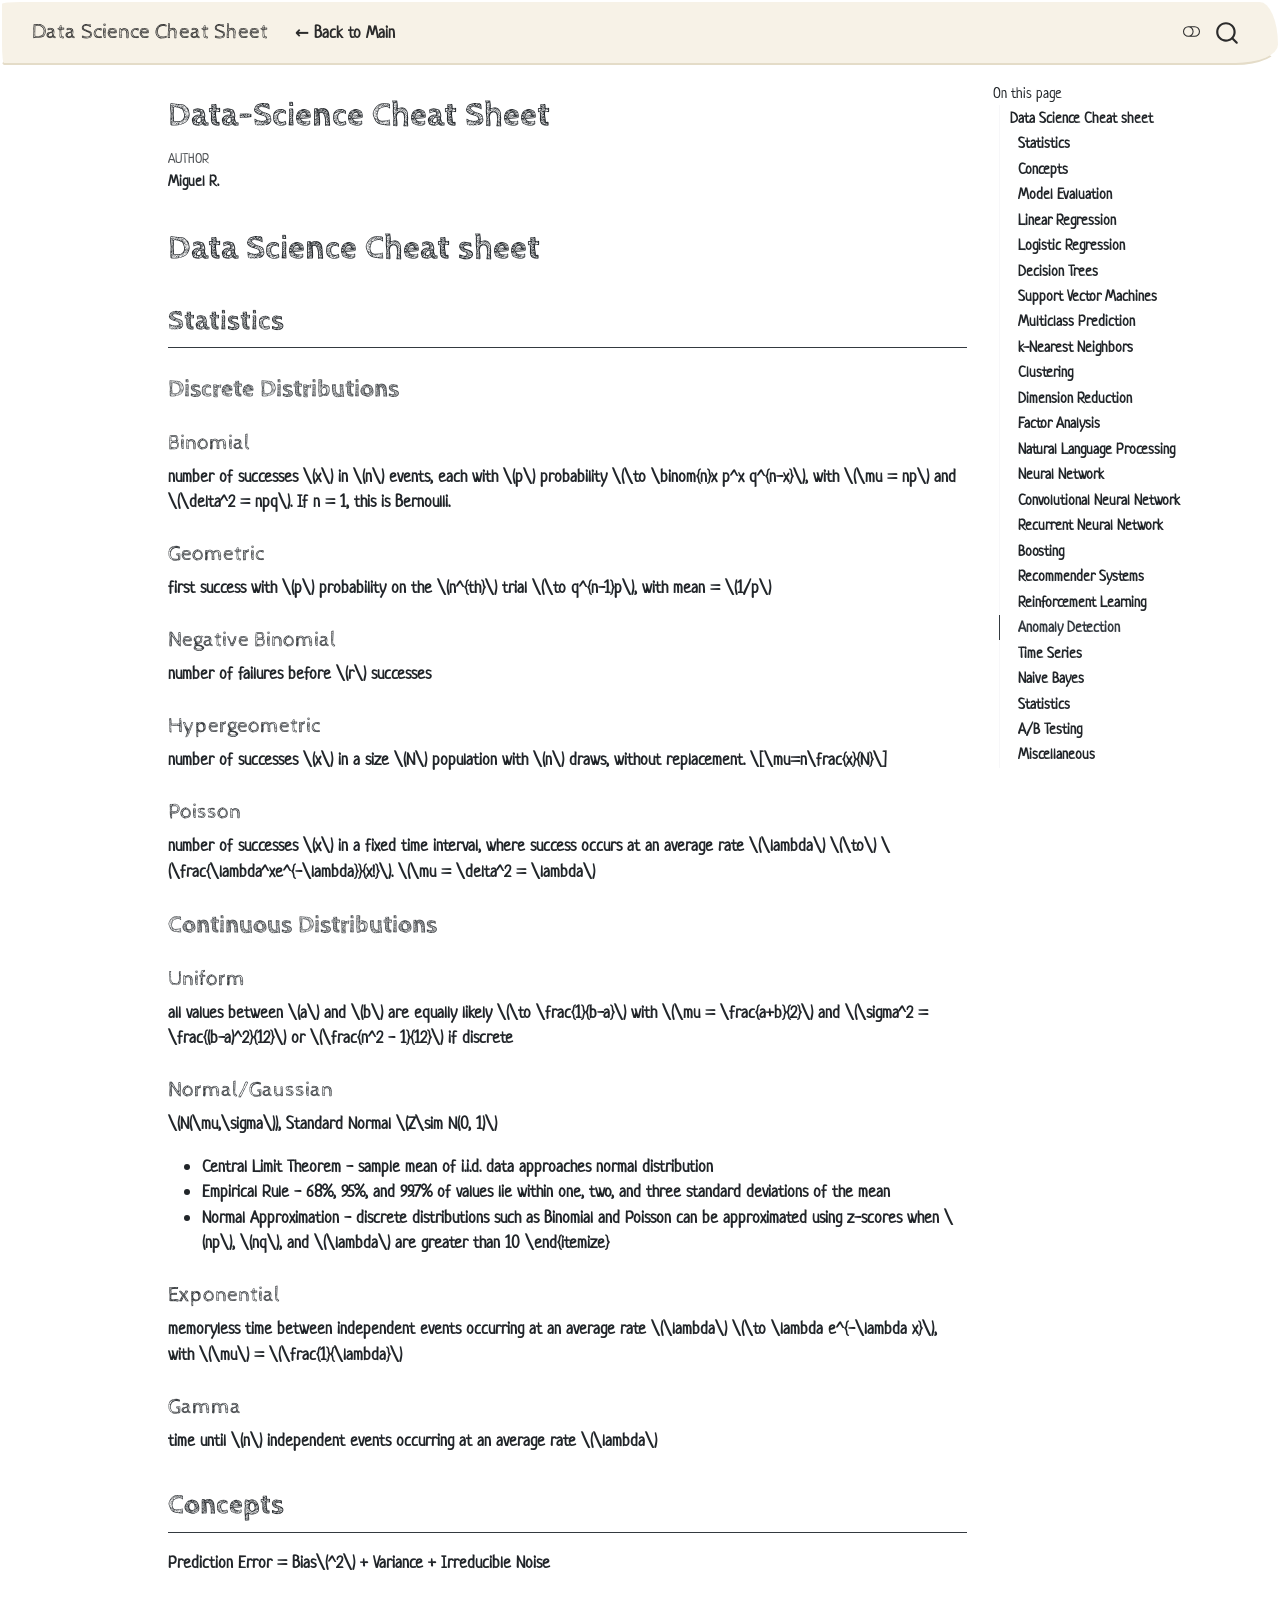
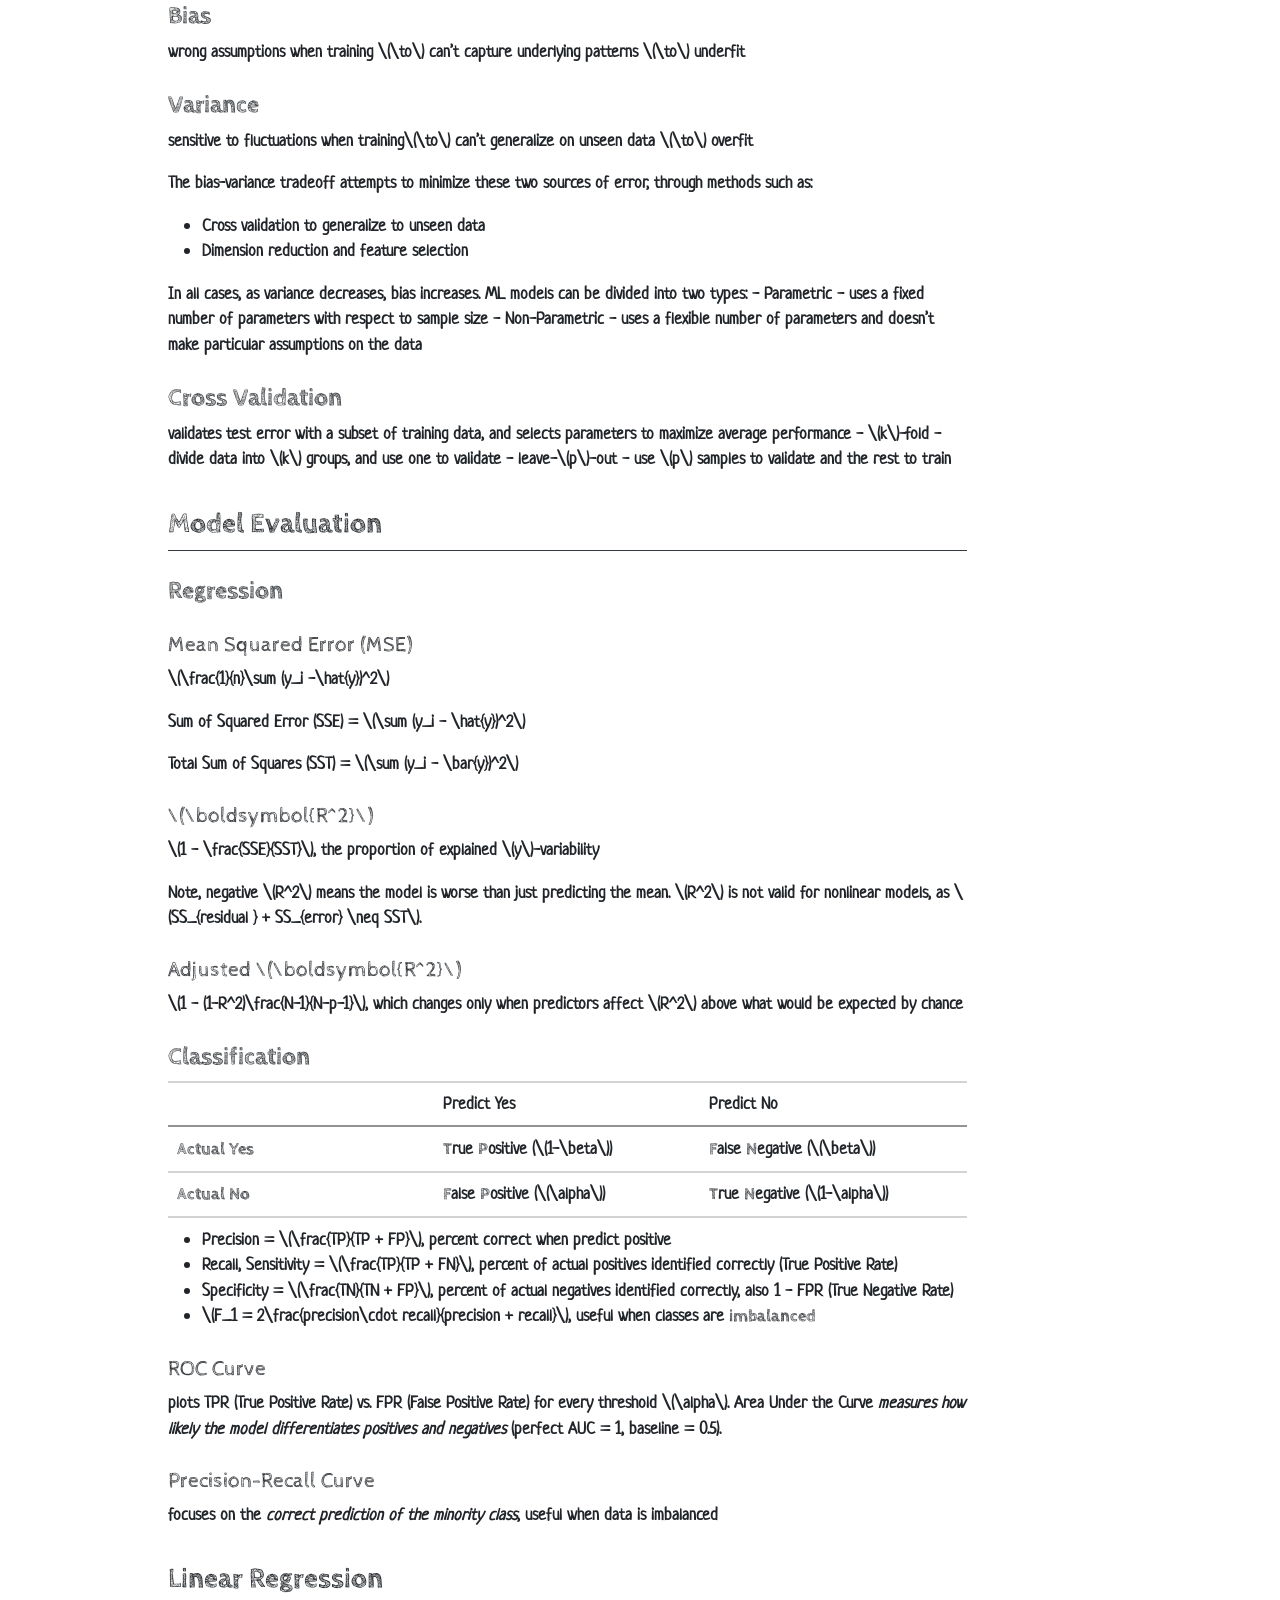
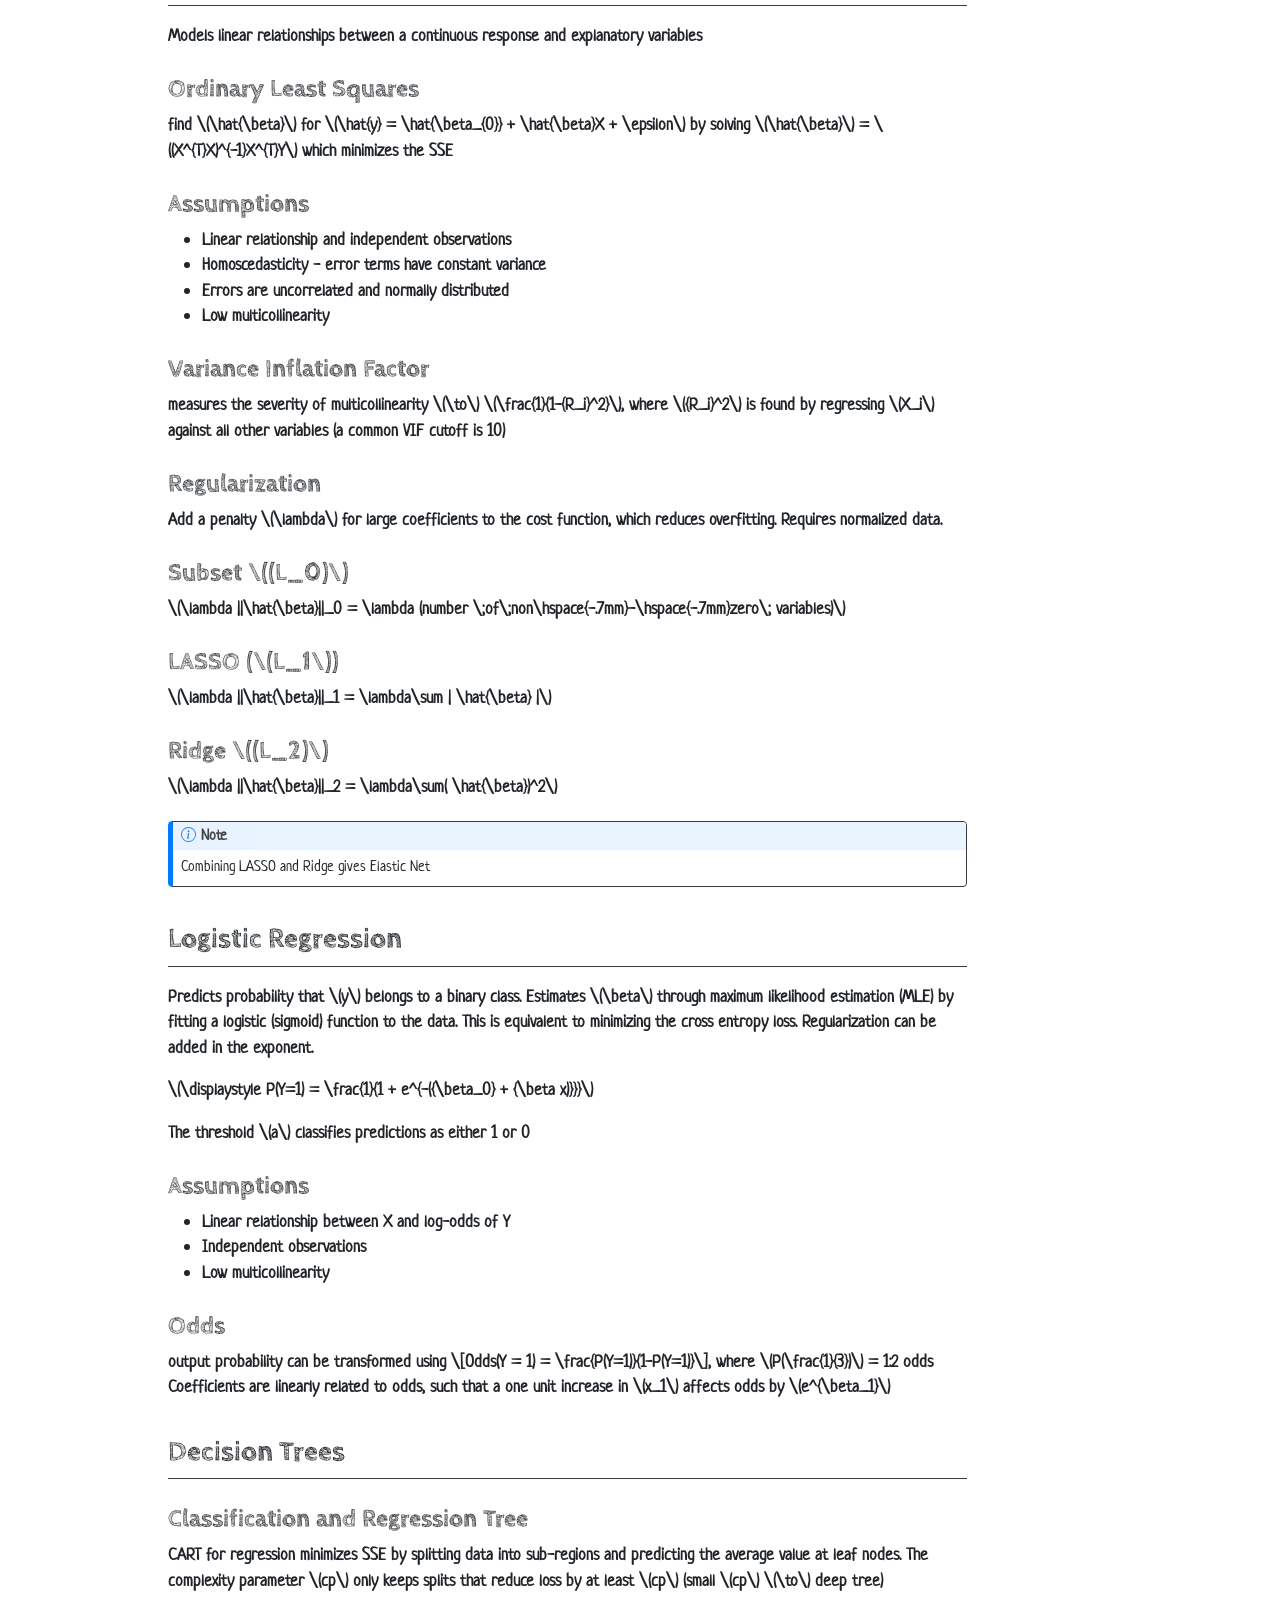
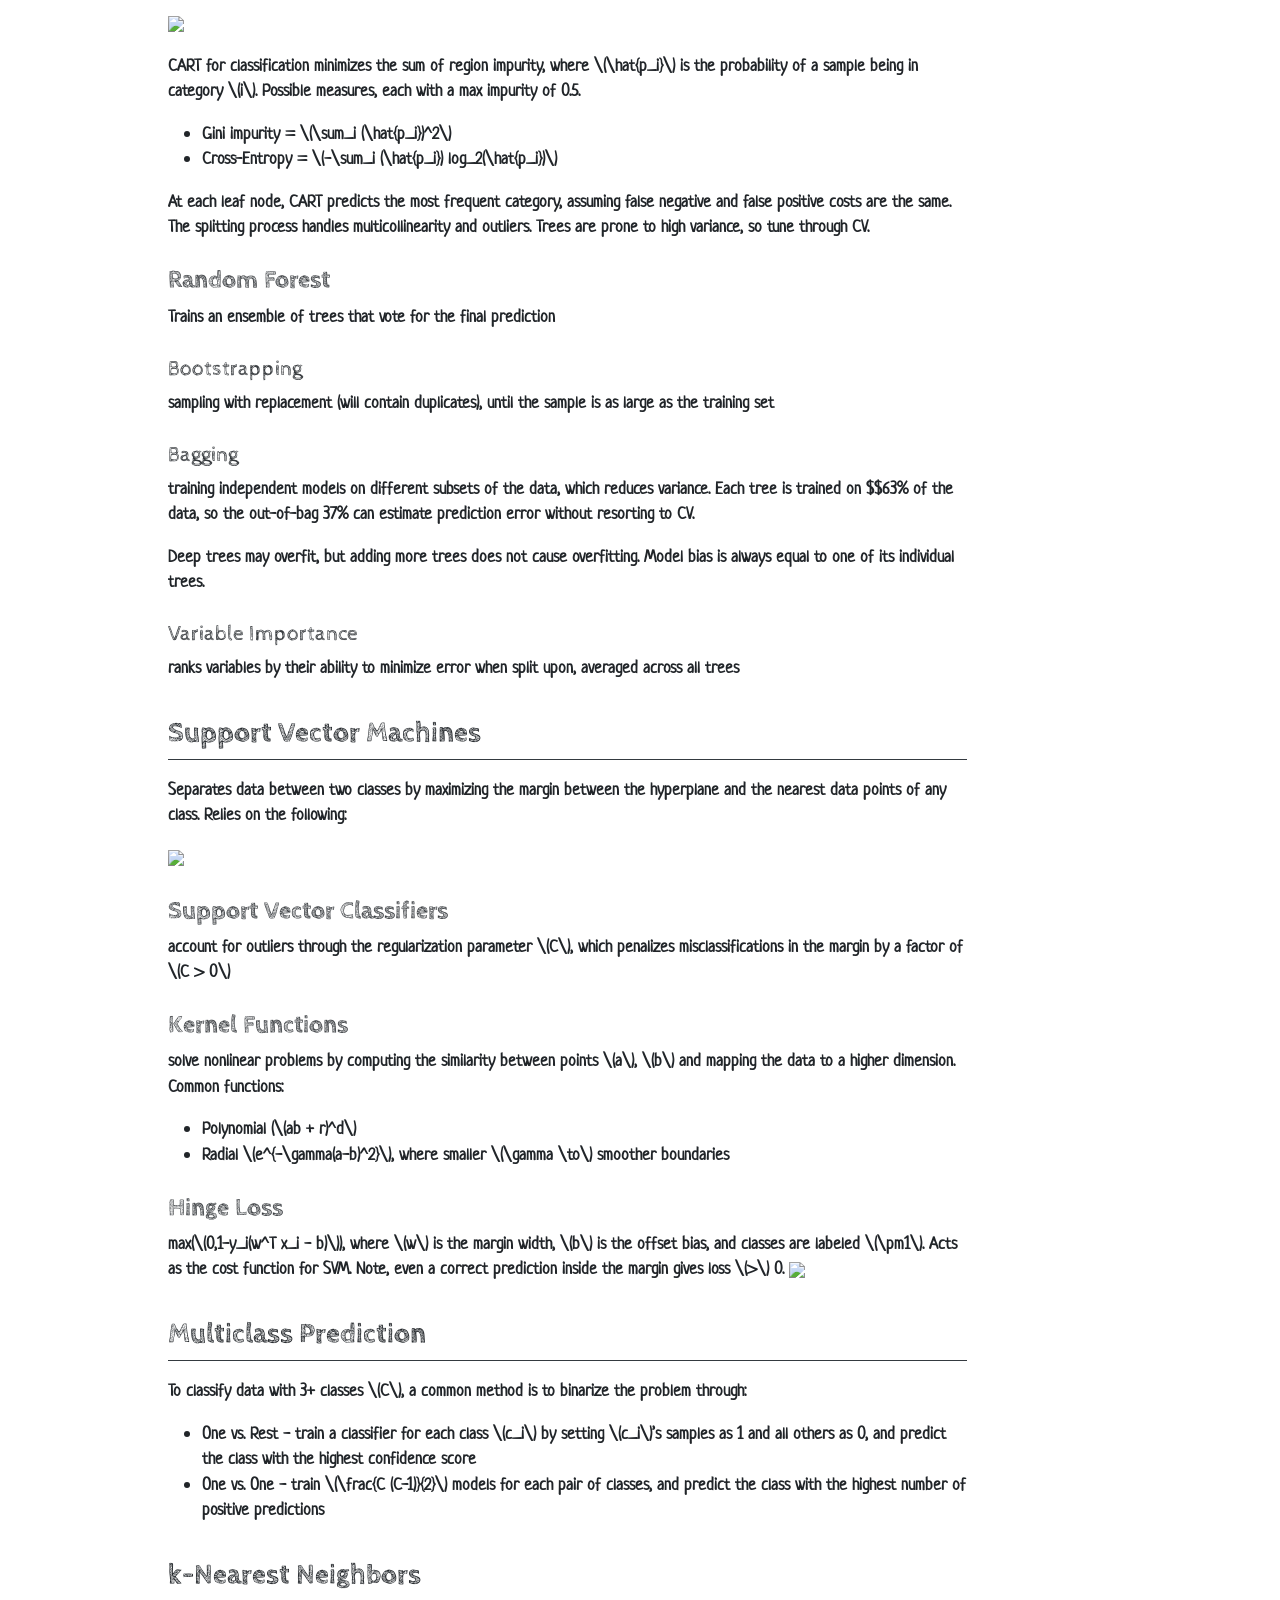
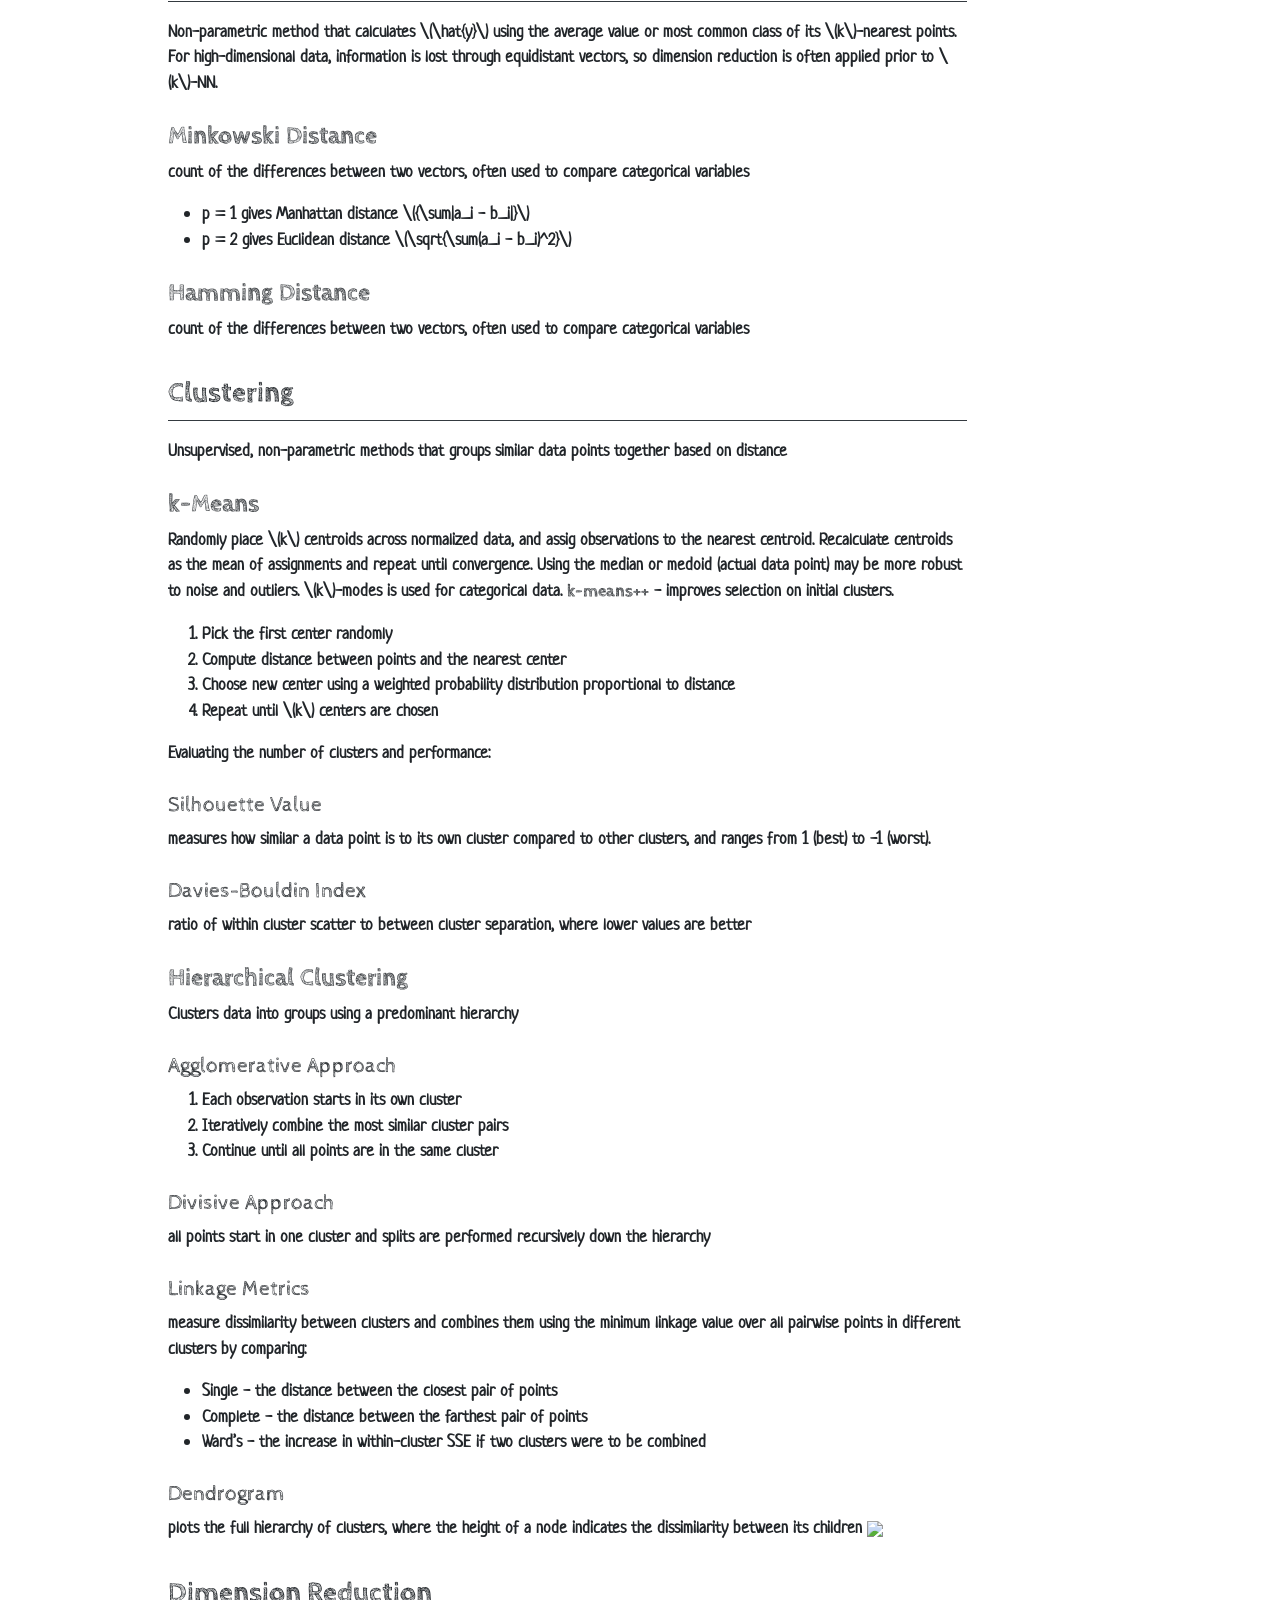
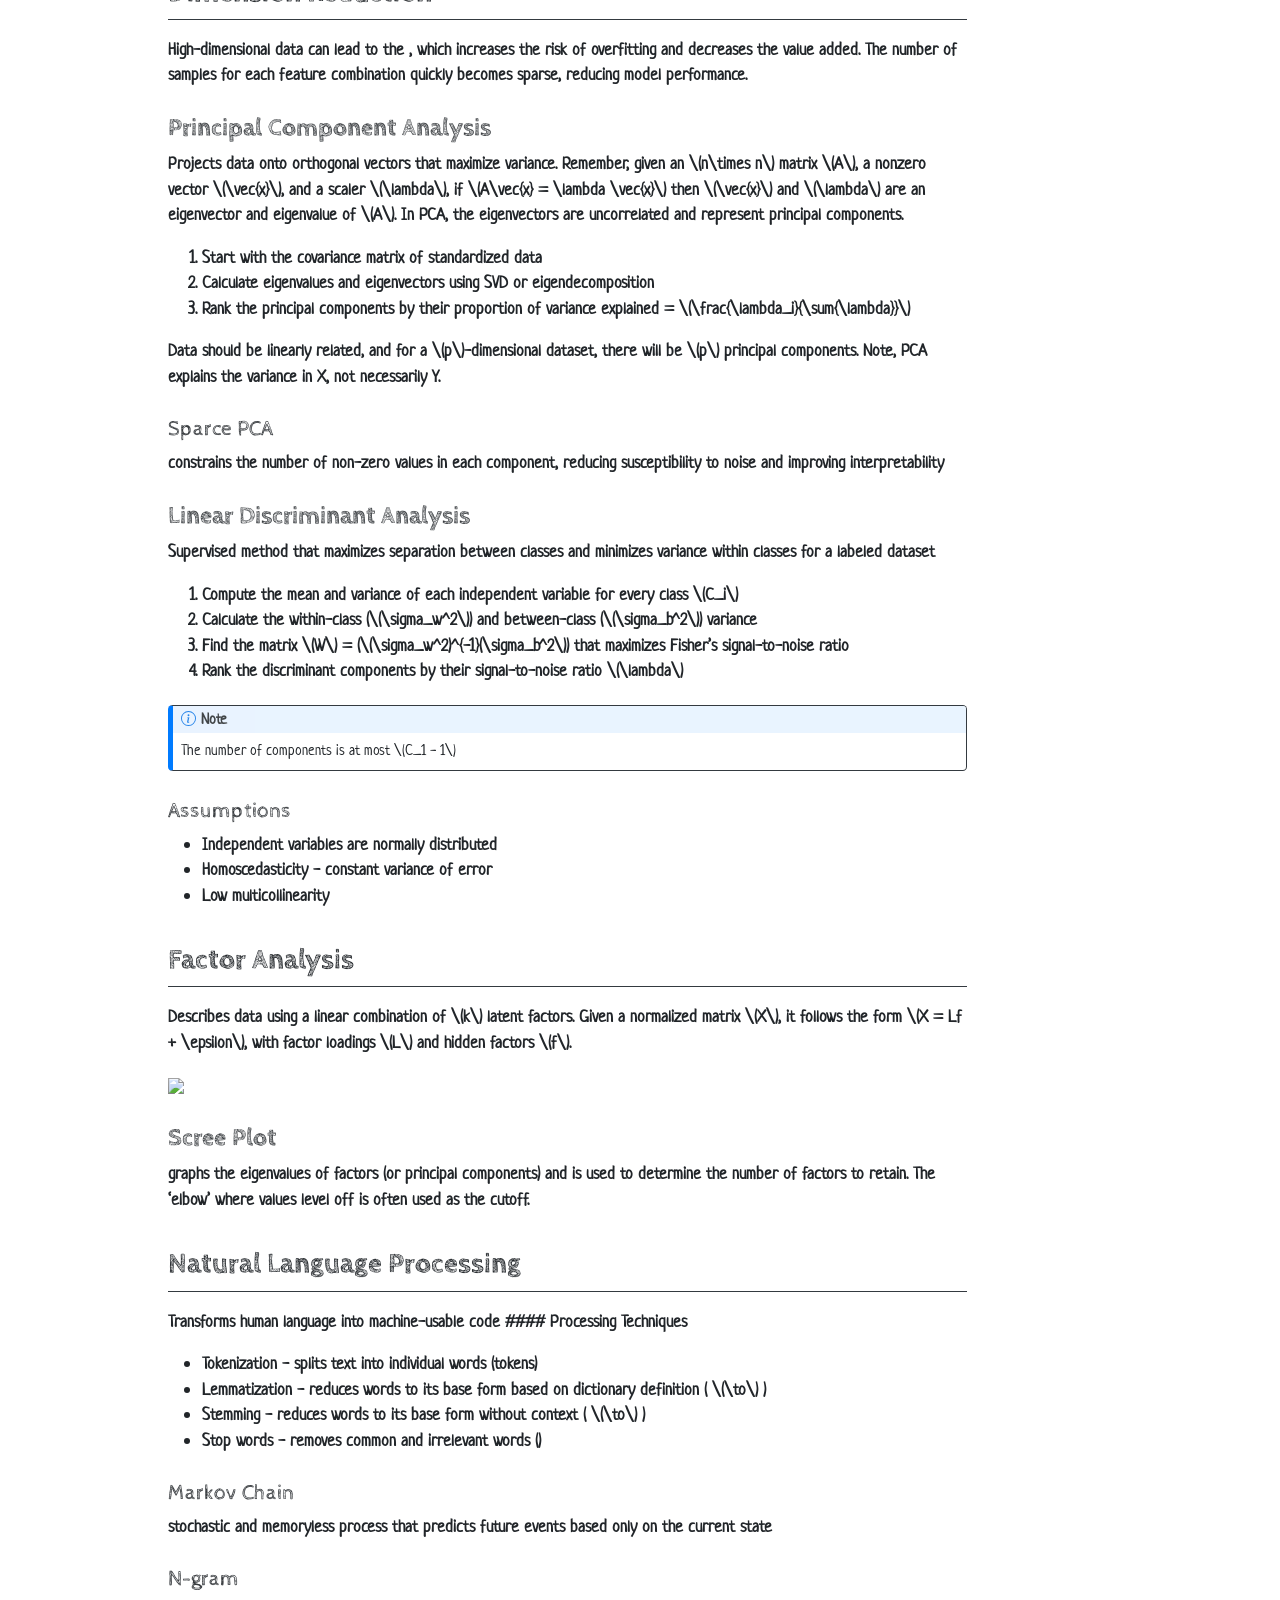
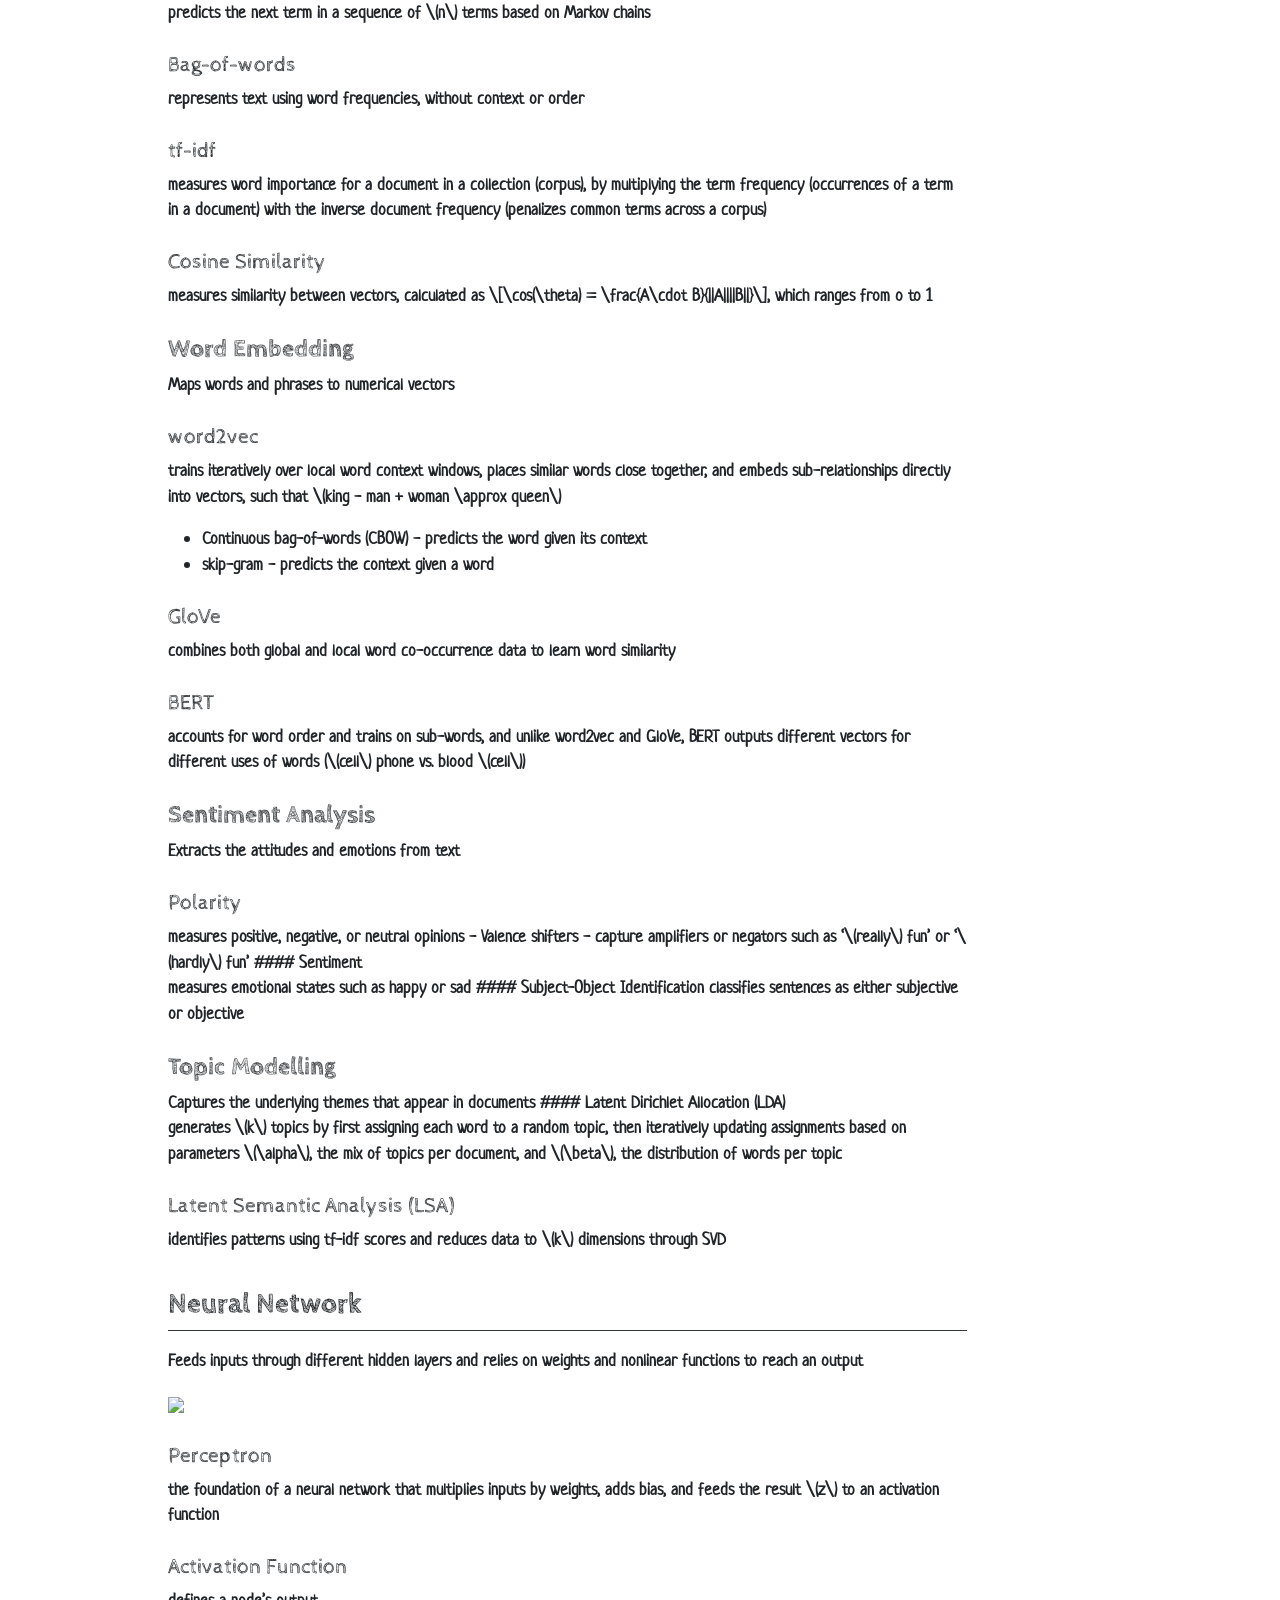
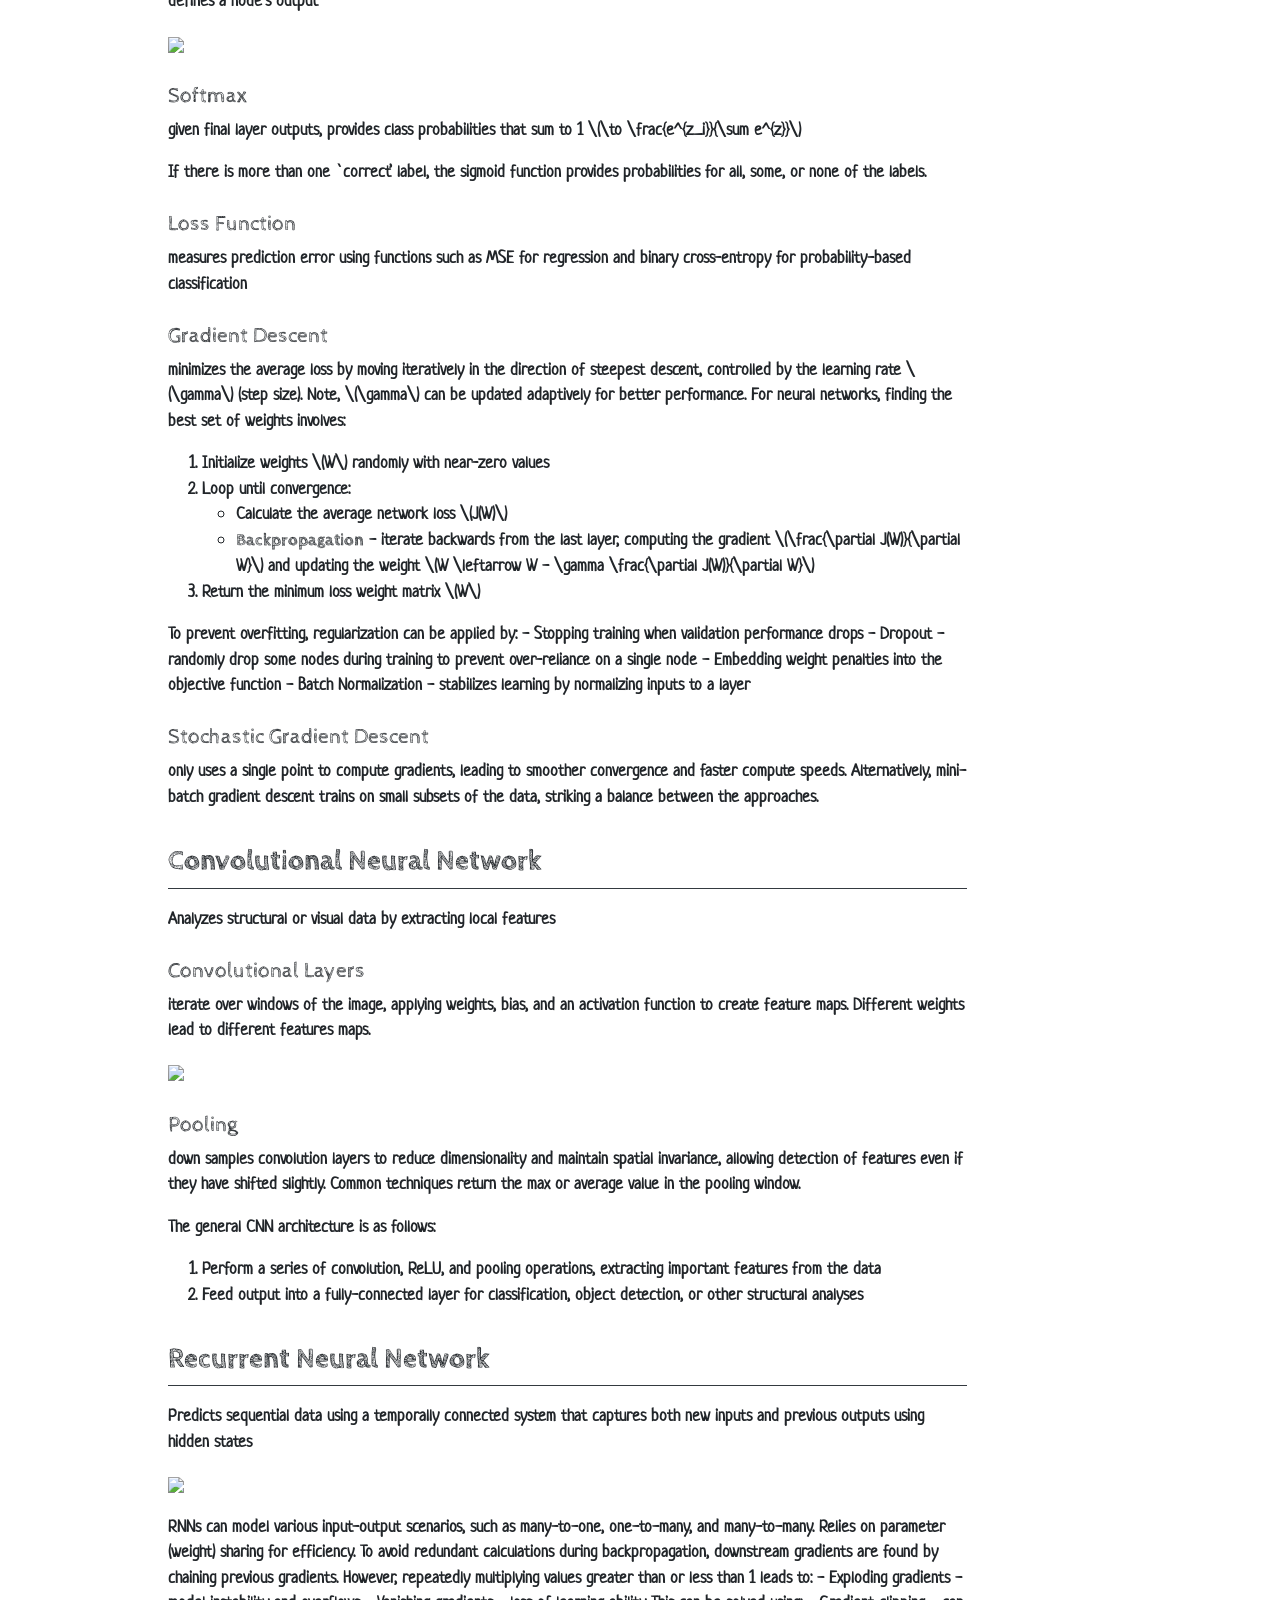
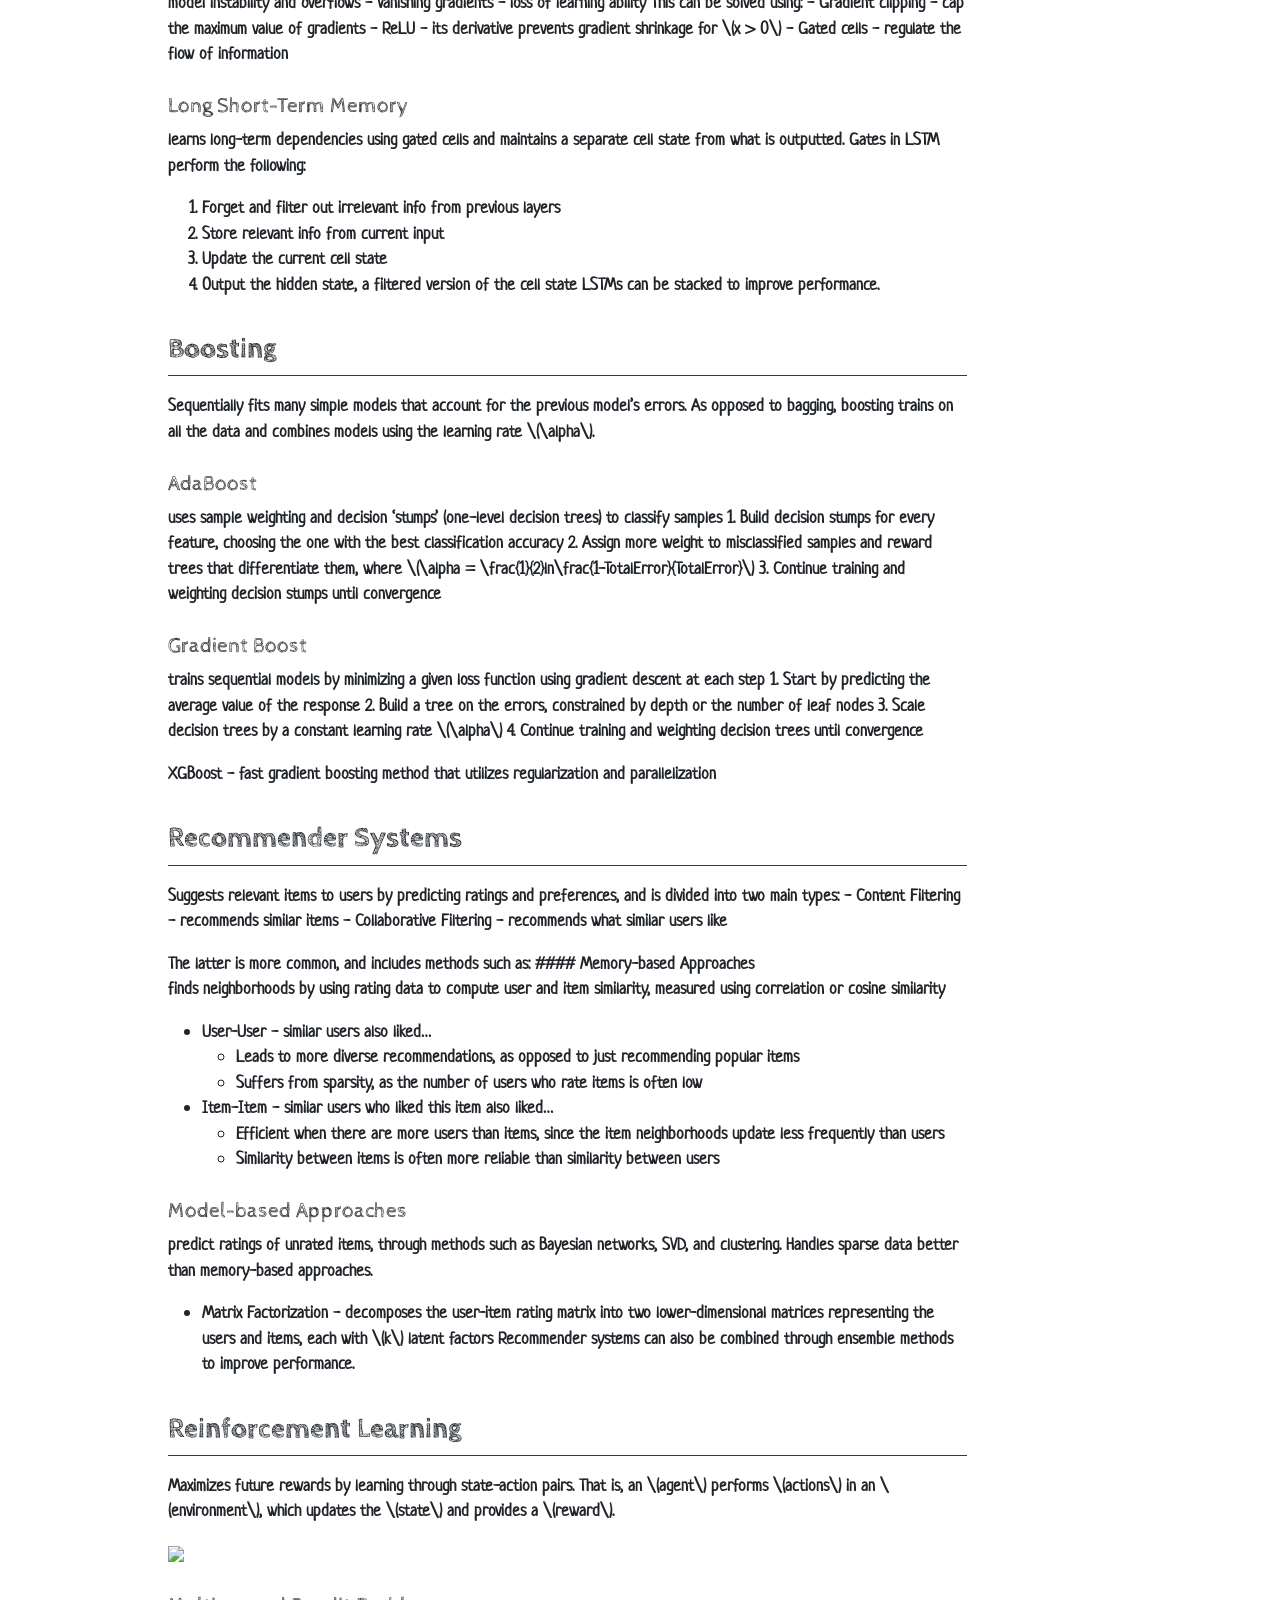
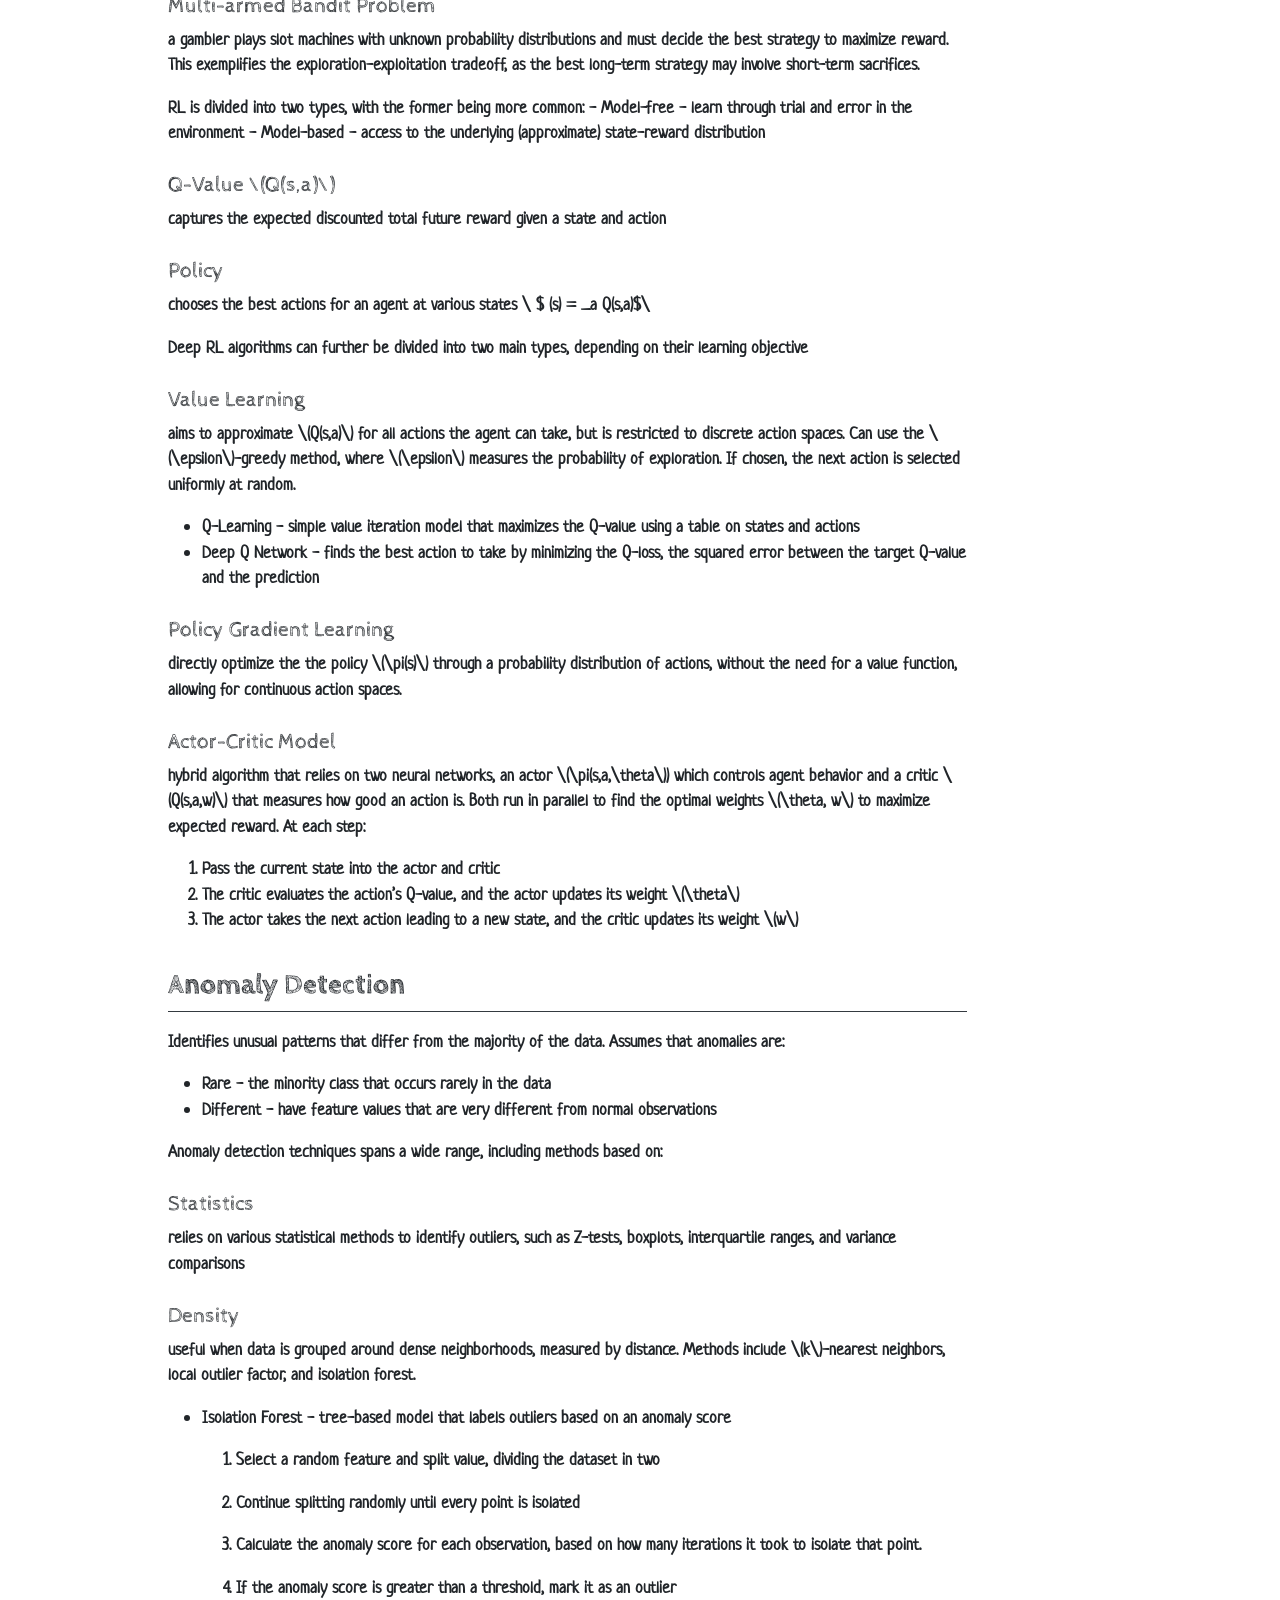
==== commit 84e11653: "usable web version" ====
--- a/docs/index.html
+++ b/docs/index.html
@@ -41,10 +41,14 @@
 <script src="site_libs/quarto-html/tippy.umd.min.js"></script>
 <script src="site_libs/quarto-html/anchor.min.js"></script>
 <link href="site_libs/quarto-html/tippy.css" rel="stylesheet">
-<link href="site_libs/quarto-html/quarto-syntax-highlighting-46f66b053e56abd73bb6e954d61a315b.css" rel="stylesheet" id="quarto-text-highlighting-styles">
+<link href="site_libs/quarto-html/quarto-syntax-highlighting-3f230b53dc93e4a04bf4a3505d77a42a.css" rel="stylesheet" class="quarto-color-scheme" id="quarto-text-highlighting-styles">
+<link href="site_libs/quarto-html/quarto-syntax-highlighting-dark-f15b340ce8f0423c543d2dad9c318318.css" rel="stylesheet" class="quarto-color-scheme quarto-color-alternate" id="quarto-text-highlighting-styles">
+<link href="site_libs/quarto-html/quarto-syntax-highlighting-3f230b53dc93e4a04bf4a3505d77a42a.css" rel="stylesheet" class="quarto-color-scheme-extra" id="quarto-text-highlighting-styles">
 <script src="site_libs/bootstrap/bootstrap.min.js"></script>
 <link href="site_libs/bootstrap/bootstrap-icons.css" rel="stylesheet">
-<link href="site_libs/bootstrap/bootstrap-45431c2918bd31147ddb3fa7038bb99f.min.css" rel="stylesheet" append-hash="true" id="quarto-bootstrap" data-mode="light">
+<link href="site_libs/bootstrap/bootstrap-2be3c1ddda3f8d9d3a8ab80ecaffd37e.min.css" rel="stylesheet" append-hash="true" class="quarto-color-scheme" id="quarto-bootstrap" data-mode="light">
+<link href="site_libs/bootstrap/bootstrap-dark-a272671ba4d92578c113c78fea039fe8.min.css" rel="stylesheet" append-hash="true" class="quarto-color-scheme quarto-color-alternate" id="quarto-bootstrap" data-mode="dark">
+<link href="site_libs/bootstrap/bootstrap-2be3c1ddda3f8d9d3a8ab80ecaffd37e.min.css" rel="stylesheet" append-hash="true" class="quarto-color-scheme-extra" id="quarto-bootstrap" data-mode="light">
 <script id="quarto-search-options" type="application/json">{
   "location": "navbar",
   "copy-button": false,
@@ -72,6 +76,7 @@
     "search-label": "Search"
   }
 }</script>
+<link rel="stylesheet" href="https://migue-rc.github.io/brand-theme.css">
 
   <script src="https://cdnjs.cloudflare.com/polyfill/v3/polyfill.min.js?features=es6"></script>
   <script defer="" src="https://cdn.jsdelivr.net/npm/mathjax@3/es5/tex-chtml-full.js" type="text/javascript"></script>
@@ -103,9 +108,172 @@
 };
 </script>
 
+<link rel="stylesheet" href="local-style.css">
 </head>
 
-<body class="nav-fixed fullcontent quarto-light">
+<body class="nav-fixed quarto-light"><script id="quarto-html-before-body" type="application/javascript">
+    const toggleBodyColorMode = (bsSheetEl) => {
+      const mode = bsSheetEl.getAttribute("data-mode");
+      const bodyEl = window.document.querySelector("body");
+      if (mode === "dark") {
+        bodyEl.classList.add("quarto-dark");
+        bodyEl.classList.remove("quarto-light");
+      } else {
+        bodyEl.classList.add("quarto-light");
+        bodyEl.classList.remove("quarto-dark");
+      }
+    }
+    const toggleBodyColorPrimary = () => {
+      const bsSheetEl = window.document.querySelector("link#quarto-bootstrap:not([rel=disabled-stylesheet])");
+      if (bsSheetEl) {
+        toggleBodyColorMode(bsSheetEl);
+      }
+    }
+    const setColorSchemeToggle = (alternate) => {
+      const toggles = window.document.querySelectorAll('.quarto-color-scheme-toggle');
+      for (let i=0; i < toggles.length; i++) {
+        const toggle = toggles[i];
+        if (toggle) {
+          if (alternate) {
+            toggle.classList.add("alternate");
+          } else {
+            toggle.classList.remove("alternate");
+          }
+        }
+      }
+    };
+    const toggleColorMode = (alternate) => {
+      // Switch the stylesheets
+      const primaryStylesheets = window.document.querySelectorAll('link.quarto-color-scheme:not(.quarto-color-alternate)');
+      const alternateStylesheets = window.document.querySelectorAll('link.quarto-color-scheme.quarto-color-alternate');
+      manageTransitions('#quarto-margin-sidebar .nav-link', false);
+      if (alternate) {
+        // note: dark is layered on light, we don't disable primary!
+        enableStylesheet(alternateStylesheets);
+        for (const sheetNode of alternateStylesheets) {
+          if (sheetNode.id === "quarto-bootstrap") {
+            toggleBodyColorMode(sheetNode);
+          }
+        }
+      } else {
+        disableStylesheet(alternateStylesheets);
+        enableStylesheet(primaryStylesheets)
+        toggleBodyColorPrimary();
+      }
+      manageTransitions('#quarto-margin-sidebar .nav-link', true);
+      // Switch the toggles
+      setColorSchemeToggle(alternate)
+      // Hack to workaround the fact that safari doesn't
+      // properly recolor the scrollbar when toggling (#1455)
+      if (navigator.userAgent.indexOf('Safari') > 0 && navigator.userAgent.indexOf('Chrome') == -1) {
+        manageTransitions("body", false);
+        window.scrollTo(0, 1);
+        setTimeout(() => {
+          window.scrollTo(0, 0);
+          manageTransitions("body", true);
+        }, 40);
+      }
+    }
+    const disableStylesheet = (stylesheets) => {
+      for (let i=0; i < stylesheets.length; i++) {
+        const stylesheet = stylesheets[i];
+        stylesheet.rel = 'disabled-stylesheet';
+      }
+    }
+    const enableStylesheet = (stylesheets) => {
+      for (let i=0; i < stylesheets.length; i++) {
+        const stylesheet = stylesheets[i];
+        if(stylesheet.rel !== 'stylesheet') { // for Chrome, which will still FOUC without this check
+          stylesheet.rel = 'stylesheet';
+        }
+      }
+    }
+    const manageTransitions = (selector, allowTransitions) => {
+      const els = window.document.querySelectorAll(selector);
+      for (let i=0; i < els.length; i++) {
+        const el = els[i];
+        if (allowTransitions) {
+          el.classList.remove('notransition');
+        } else {
+          el.classList.add('notransition');
+        }
+      }
+    }
+    const isFileUrl = () => {
+      return window.location.protocol === 'file:';
+    }
+    const hasAlternateSentinel = () => {
+      let styleSentinel = getColorSchemeSentinel();
+      if (styleSentinel !== null) {
+        return styleSentinel === "alternate";
+      } else {
+        return false;
+      }
+    }
+    const setStyleSentinel = (alternate) => {
+      const value = alternate ? "alternate" : "default";
+      if (!isFileUrl()) {
+        window.localStorage.setItem("quarto-color-scheme", value);
+      } else {
+        localAlternateSentinel = value;
+      }
+    }
+    const getColorSchemeSentinel = () => {
+      if (!isFileUrl()) {
+        const storageValue = window.localStorage.getItem("quarto-color-scheme");
+        return storageValue != null ? storageValue : localAlternateSentinel;
+      } else {
+        return localAlternateSentinel;
+      }
+    }
+    const toggleGiscusIfUsed = (isAlternate, darkModeDefault) => {
+      const baseTheme = document.querySelector('#giscus-base-theme')?.value ?? 'light';
+      const alternateTheme = document.querySelector('#giscus-alt-theme')?.value ?? 'dark';
+      let newTheme = '';
+      if(authorPrefersDark) {
+        newTheme = isAlternate ? baseTheme : alternateTheme;
+      } else {
+        newTheme = isAlternate ? alternateTheme : baseTheme;
+      }
+      const changeGiscusTheme = () => {
+        // From: https://github.com/giscus/giscus/issues/336
+        const sendMessage = (message) => {
+          const iframe = document.querySelector('iframe.giscus-frame');
+          if (!iframe) return;
+          iframe.contentWindow.postMessage({ giscus: message }, 'https://giscus.app');
+        }
+        sendMessage({
+          setConfig: {
+            theme: newTheme
+          }
+        });
+      }
+      const isGiscussLoaded = window.document.querySelector('iframe.giscus-frame') !== null;
+      if (isGiscussLoaded) {
+        changeGiscusTheme();
+      }
+    };
+    const authorPrefersDark = false;
+    const darkModeDefault = authorPrefersDark;
+      document.querySelector('link#quarto-text-highlighting-styles.quarto-color-scheme-extra').rel = 'disabled-stylesheet';
+      document.querySelector('link#quarto-bootstrap.quarto-color-scheme-extra').rel = 'disabled-stylesheet';
+    let localAlternateSentinel = darkModeDefault ? 'alternate' : 'default';
+    // Dark / light mode switch
+    window.quartoToggleColorScheme = () => {
+      // Read the current dark / light value
+      let toAlternate = !hasAlternateSentinel();
+      toggleColorMode(toAlternate);
+      setStyleSentinel(toAlternate);
+      toggleGiscusIfUsed(toAlternate, darkModeDefault);
+      window.dispatchEvent(new Event('resize'));
+    };
+    // Switch to dark mode if need be
+    if (hasAlternateSentinel()) {
+      toggleColorMode(true);
+    } else {
+      toggleColorMode(false);
+    }
+  </script>
 
 <div id="quarto-search-results"></div>
   <header id="quarto-header" class="headroom fixed-top">
@@ -129,6 +297,7 @@
 </ul>
           </div> <!-- /navcollapse -->
             <div class="quarto-navbar-tools">
+  <a href="" class="quarto-color-scheme-toggle quarto-navigation-tool  px-1" onclick="window.quartoToggleColorScheme(); return false;" title="Toggle dark mode"><i class="bi"></i></a>
 </div>
       </div> <!-- /container-fluid -->
     </nav>
@@ -137,9 +306,100 @@
 <div id="quarto-content" class="quarto-container page-columns page-rows-contents page-layout-article page-navbar">
 <!-- sidebar -->
 <!-- margin-sidebar -->
-    
+    <div id="quarto-margin-sidebar" class="sidebar margin-sidebar">
+        <nav id="TOC" role="doc-toc" class="toc-active">
+    <h2 id="toc-title">On this page</h2>
+   
+  <ul>
+  <li><a href="#data-science-cheat-sheet" id="toc-data-science-cheat-sheet" class="nav-link active" data-scroll-target="#data-science-cheat-sheet">Data Science Cheat sheet</a>
+  <ul class="collapse">
+  <li><a href="#statistics" id="toc-statistics" class="nav-link" data-scroll-target="#statistics">Statistics</a>
+  <ul class="collapse">
+  <li><a href="#discrete-distributions" id="toc-discrete-distributions" class="nav-link" data-scroll-target="#discrete-distributions">Discrete Distributions</a></li>
+  <li><a href="#continuous-distributions" id="toc-continuous-distributions" class="nav-link" data-scroll-target="#continuous-distributions">Continuous Distributions</a></li>
+  </ul></li>
+  <li><a href="#concepts" id="toc-concepts" class="nav-link" data-scroll-target="#concepts">Concepts</a>
+  <ul class="collapse">
+  <li><a href="#bias" id="toc-bias" class="nav-link" data-scroll-target="#bias">Bias</a></li>
+  <li><a href="#variance" id="toc-variance" class="nav-link" data-scroll-target="#variance">Variance</a></li>
+  <li><a href="#cross-validation" id="toc-cross-validation" class="nav-link" data-scroll-target="#cross-validation">Cross Validation</a></li>
+  </ul></li>
+  <li><a href="#model-evaluation" id="toc-model-evaluation" class="nav-link" data-scroll-target="#model-evaluation">Model Evaluation</a>
+  <ul class="collapse">
+  <li><a href="#regression" id="toc-regression" class="nav-link" data-scroll-target="#regression">Regression</a></li>
+  <li><a href="#classification" id="toc-classification" class="nav-link" data-scroll-target="#classification">Classification</a></li>
+  </ul></li>
+  <li><a href="#linear-regression" id="toc-linear-regression" class="nav-link" data-scroll-target="#linear-regression">Linear Regression</a>
+  <ul class="collapse">
+  <li><a href="#ordinary-least-squares" id="toc-ordinary-least-squares" class="nav-link" data-scroll-target="#ordinary-least-squares">Ordinary Least Squares</a></li>
+  <li><a href="#assumptions" id="toc-assumptions" class="nav-link" data-scroll-target="#assumptions">Assumptions</a></li>
+  <li><a href="#variance-inflation-factor" id="toc-variance-inflation-factor" class="nav-link" data-scroll-target="#variance-inflation-factor">Variance Inflation Factor</a></li>
+  <li><a href="#regularization" id="toc-regularization" class="nav-link" data-scroll-target="#regularization">Regularization</a></li>
+  <li><a href="#subset-l_0" id="toc-subset-l_0" class="nav-link" data-scroll-target="#subset-l_0">Subset <span class="math inline">\((L_0)\)</span></a></li>
+  <li><a href="#lasso-l_1" id="toc-lasso-l_1" class="nav-link" data-scroll-target="#lasso-l_1">LASSO (<span class="math inline">\(L_1\)</span>)</a></li>
+  <li><a href="#ridge-l_2" id="toc-ridge-l_2" class="nav-link" data-scroll-target="#ridge-l_2">Ridge <span class="math inline">\((L_2)\)</span></a></li>
+  </ul></li>
+  <li><a href="#logistic-regression" id="toc-logistic-regression" class="nav-link" data-scroll-target="#logistic-regression">Logistic Regression</a>
+  <ul class="collapse">
+  <li><a href="#assumptions-1" id="toc-assumptions-1" class="nav-link" data-scroll-target="#assumptions-1">Assumptions</a></li>
+  <li><a href="#odds" id="toc-odds" class="nav-link" data-scroll-target="#odds">Odds</a></li>
+  </ul></li>
+  <li><a href="#decision-trees" id="toc-decision-trees" class="nav-link" data-scroll-target="#decision-trees">Decision Trees</a>
+  <ul class="collapse">
+  <li><a href="#classification-and-regression-tree" id="toc-classification-and-regression-tree" class="nav-link" data-scroll-target="#classification-and-regression-tree">Classification and Regression Tree</a></li>
+  <li><a href="#random-forest" id="toc-random-forest" class="nav-link" data-scroll-target="#random-forest">Random Forest</a></li>
+  </ul></li>
+  <li><a href="#support-vector-machines" id="toc-support-vector-machines" class="nav-link" data-scroll-target="#support-vector-machines">Support Vector Machines</a>
+  <ul class="collapse">
+  <li><a href="#support-vector-classifiers" id="toc-support-vector-classifiers" class="nav-link" data-scroll-target="#support-vector-classifiers">Support Vector Classifiers</a></li>
+  <li><a href="#kernel-functions" id="toc-kernel-functions" class="nav-link" data-scroll-target="#kernel-functions">Kernel Functions</a></li>
+  <li><a href="#hinge-loss" id="toc-hinge-loss" class="nav-link" data-scroll-target="#hinge-loss">Hinge Loss</a></li>
+  </ul></li>
+  <li><a href="#multiclass-prediction" id="toc-multiclass-prediction" class="nav-link" data-scroll-target="#multiclass-prediction">Multiclass Prediction</a></li>
+  <li><a href="#k-nearest-neighbors" id="toc-k-nearest-neighbors" class="nav-link" data-scroll-target="#k-nearest-neighbors">k-Nearest Neighbors</a>
+  <ul class="collapse">
+  <li><a href="#minkowski-distance" id="toc-minkowski-distance" class="nav-link" data-scroll-target="#minkowski-distance">Minkowski Distance</a></li>
+  <li><a href="#hamming-distance" id="toc-hamming-distance" class="nav-link" data-scroll-target="#hamming-distance">Hamming Distance</a></li>
+  </ul></li>
+  <li><a href="#clustering" id="toc-clustering" class="nav-link" data-scroll-target="#clustering">Clustering</a>
+  <ul class="collapse">
+  <li><a href="#k-means" id="toc-k-means" class="nav-link" data-scroll-target="#k-means">k-Means</a></li>
+  <li><a href="#hierarchical-clustering" id="toc-hierarchical-clustering" class="nav-link" data-scroll-target="#hierarchical-clustering">Hierarchical Clustering</a></li>
+  </ul></li>
+  <li><a href="#dimension-reduction" id="toc-dimension-reduction" class="nav-link" data-scroll-target="#dimension-reduction">Dimension Reduction</a>
+  <ul class="collapse">
+  <li><a href="#principal-component-analysis" id="toc-principal-component-analysis" class="nav-link" data-scroll-target="#principal-component-analysis">Principal Component Analysis</a></li>
+  <li><a href="#linear-discriminant-analysis" id="toc-linear-discriminant-analysis" class="nav-link" data-scroll-target="#linear-discriminant-analysis">Linear Discriminant Analysis</a></li>
+  </ul></li>
+  <li><a href="#factor-analysis" id="toc-factor-analysis" class="nav-link" data-scroll-target="#factor-analysis">Factor Analysis</a>
+  <ul class="collapse">
+  <li><a href="#scree-plot" id="toc-scree-plot" class="nav-link" data-scroll-target="#scree-plot">Scree Plot</a></li>
+  </ul></li>
+  <li><a href="#natural-language-processing" id="toc-natural-language-processing" class="nav-link" data-scroll-target="#natural-language-processing">Natural Language Processing</a>
+  <ul class="collapse">
+  <li><a href="#word-embedding" id="toc-word-embedding" class="nav-link" data-scroll-target="#word-embedding">Word Embedding</a></li>
+  <li><a href="#sentiment-analysis" id="toc-sentiment-analysis" class="nav-link" data-scroll-target="#sentiment-analysis">Sentiment Analysis</a></li>
+  <li><a href="#topic-modelling" id="toc-topic-modelling" class="nav-link" data-scroll-target="#topic-modelling">Topic Modelling</a></li>
+  </ul></li>
+  <li><a href="#neural-network" id="toc-neural-network" class="nav-link" data-scroll-target="#neural-network">Neural Network</a></li>
+  <li><a href="#convolutional-neural-network" id="toc-convolutional-neural-network" class="nav-link" data-scroll-target="#convolutional-neural-network">Convolutional Neural Network</a></li>
+  <li><a href="#recurrent-neural-network" id="toc-recurrent-neural-network" class="nav-link" data-scroll-target="#recurrent-neural-network">Recurrent Neural Network</a></li>
+  <li><a href="#boosting" id="toc-boosting" class="nav-link" data-scroll-target="#boosting">Boosting</a></li>
+  <li><a href="#recommender-systems" id="toc-recommender-systems" class="nav-link" data-scroll-target="#recommender-systems">Recommender Systems</a></li>
+  <li><a href="#reinforcement-learning" id="toc-reinforcement-learning" class="nav-link" data-scroll-target="#reinforcement-learning">Reinforcement Learning</a></li>
+  <li><a href="#anomaly-detection" id="toc-anomaly-detection" class="nav-link" data-scroll-target="#anomaly-detection">Anomaly Detection</a></li>
+  <li><a href="#time-series" id="toc-time-series" class="nav-link" data-scroll-target="#time-series">Time Series</a></li>
+  <li><a href="#naive-bayes" id="toc-naive-bayes" class="nav-link" data-scroll-target="#naive-bayes">Naive Bayes</a></li>
+  <li><a href="#statistics-2" id="toc-statistics-2" class="nav-link" data-scroll-target="#statistics-2">Statistics</a></li>
+  <li><a href="#ab-testing" id="toc-ab-testing" class="nav-link" data-scroll-target="#ab-testing">A/B Testing</a></li>
+  <li><a href="#miscellaneous" id="toc-miscellaneous" class="nav-link" data-scroll-target="#miscellaneous">Miscellaneous</a></li>
+  </ul></li>
+  </ul>
+</nav>
+    </div>
 <!-- main -->
 <main class="content" id="quarto-document-content">
+
 
 <header id="title-block-header" class="quarto-title-block default">
 <div class="quarto-title">
@@ -1069,6 +1329,19 @@
 </main> <!-- /main -->
 <script id="quarto-html-after-body" type="application/javascript">
   window.document.addEventListener("DOMContentLoaded", function (event) {
+    // Ensure there is a toggle, if there isn't float one in the top right
+    if (window.document.querySelector('.quarto-color-scheme-toggle') === null) {
+      const a = window.document.createElement('a');
+      a.classList.add('top-right');
+      a.classList.add('quarto-color-scheme-toggle');
+      a.href = "";
+      a.onclick = function() { try { window.quartoToggleColorScheme(); } catch {} return false; };
+      const i = window.document.createElement("i");
+      i.classList.add('bi');
+      a.appendChild(i);
+      window.document.body.appendChild(a);
+    }
+    setColorSchemeToggle(hasAlternateSentinel())
     const icon = "";
     const anchorJS = new window.AnchorJS();
     anchorJS.options = {
--- a/docs/site_libs/quarto-html/quarto-syntax-highlighting-3f230b53dc93e4a04bf4a3505d77a42a.css
+++ b/docs/site_libs/quarto-html/quarto-syntax-highlighting-3f230b53dc93e4a04bf4a3505d77a42a.css
@@ -0,0 +1,210 @@
+/* quarto syntax highlight colors */
+:root {
+  --quarto-hl-al-color: #ff5555;
+  --quarto-hl-an-color: #6a737d;
+  --quarto-hl-at-color: #d73a49;
+  --quarto-hl-bn-color: #005cc5;
+  --quarto-hl-bu-color: #d73a49;
+  --quarto-hl-ch-color: #032f62;
+  --quarto-hl-co-color: #6a737d;
+  --quarto-hl-cv-color: #6a737d;
+  --quarto-hl-cn-color: #005cc5;
+  --quarto-hl-cf-color: #d73a49;
+  --quarto-hl-dt-color: #d73a49;
+  --quarto-hl-dv-color: #005cc5;
+  --quarto-hl-do-color: #6a737d;
+  --quarto-hl-er-color: #ff5555;
+  --quarto-hl-ex-color: #d73a49;
+  --quarto-hl-fl-color: #005cc5;
+  --quarto-hl-fu-color: #6f42c1;
+  --quarto-hl-im-color: #032f62;
+  --quarto-hl-in-color: #6a737d;
+  --quarto-hl-kw-color: #d73a49;
+  --quarto-hl-op-color: #24292e;
+  --quarto-hl-pp-color: #d73a49;
+  --quarto-hl-re-color: #6a737d;
+  --quarto-hl-sc-color: #005cc5;
+  --quarto-hl-ss-color: #032f62;
+  --quarto-hl-st-color: #032f62;
+  --quarto-hl-va-color: #e36209;
+  --quarto-hl-vs-color: #032f62;
+  --quarto-hl-wa-color: #ff5555;
+}
+
+/* other quarto variables */
+:root {
+  --quarto-font-monospace: SFMono-Regular, Menlo, Monaco, Consolas, "Liberation Mono", "Courier New", monospace;
+}
+
+/* syntax highlight based on Pandoc's rules */
+pre > code.sourceCode > span {
+  color: #24292e;
+}
+
+code.sourceCode > span {
+  color: #24292e;
+}
+
+div.sourceCode,
+div.sourceCode pre.sourceCode {
+  color: #24292e;
+}
+
+/* Normal */
+code span {
+  color: #24292e;
+}
+
+/* Alert */
+code span.al {
+  font-weight: bold;
+  color: #ff5555;
+}
+
+/* Annotation */
+code span.an {
+  color: #6a737d;
+}
+
+/* Attribute */
+code span.at {
+  color: #d73a49;
+}
+
+/* BaseN */
+code span.bn {
+  color: #005cc5;
+}
+
+/* BuiltIn */
+code span.bu {
+  color: #d73a49;
+}
+
+/* ControlFlow */
+code span.cf {
+  color: #d73a49;
+}
+
+/* Char */
+code span.ch {
+  color: #032f62;
+}
+
+/* Constant */
+code span.cn {
+  color: #005cc5;
+}
+
+/* Comment */
+code span.co {
+  color: #6a737d;
+}
+
+/* CommentVar */
+code span.cv {
+  color: #6a737d;
+}
+
+/* Documentation */
+code span.do {
+  color: #6a737d;
+}
+
+/* DataType */
+code span.dt {
+  color: #d73a49;
+}
+
+/* DecVal */
+code span.dv {
+  color: #005cc5;
+}
+
+/* Error */
+code span.er {
+  color: #ff5555;
+  text-decoration: underline;
+}
+
+/* Extension */
+code span.ex {
+  font-weight: bold;
+  color: #d73a49;
+}
+
+/* Float */
+code span.fl {
+  color: #005cc5;
+}
+
+/* Function */
+code span.fu {
+  color: #6f42c1;
+}
+
+/* Import */
+code span.im {
+  color: #032f62;
+}
+
+/* Information */
+code span.in {
+  color: #6a737d;
+}
+
+/* Keyword */
+code span.kw {
+  color: #d73a49;
+}
+
+/* Operator */
+code span.op {
+  color: #24292e;
+}
+
+/* Preprocessor */
+code span.pp {
+  color: #d73a49;
+}
+
+/* RegionMarker */
+code span.re {
+  color: #6a737d;
+}
+
+/* SpecialChar */
+code span.sc {
+  color: #005cc5;
+}
+
+/* SpecialString */
+code span.ss {
+  color: #032f62;
+}
+
+/* String */
+code span.st {
+  color: #032f62;
+}
+
+/* Variable */
+code span.va {
+  color: #e36209;
+}
+
+/* VerbatimString */
+code span.vs {
+  color: #032f62;
+}
+
+/* Warning */
+code span.wa {
+  color: #ff5555;
+}
+
+.prevent-inlining {
+  content: "</";
+}
+
+/*# sourceMappingURL=6bac1113a2845b019fa2fbd55d973aa2.css.map */
--- a/docs/site_libs/quarto-html/quarto-syntax-highlighting-dark-f15b340ce8f0423c543d2dad9c318318.css
+++ b/docs/site_libs/quarto-html/quarto-syntax-highlighting-dark-f15b340ce8f0423c543d2dad9c318318.css
@@ -0,0 +1,211 @@
+/* quarto syntax highlight colors */
+:root {
+  --quarto-hl-al-color: #ff5555;
+  --quarto-hl-an-color: #75715e;
+  --quarto-hl-at-color: #f92672;
+  --quarto-hl-bn-color: #ae81ff;
+  --quarto-hl-bu-color: #66D9EF;
+  --quarto-hl-ch-color: #e6db74;
+  --quarto-hl-co-color: #75715e;
+  --quarto-hl-cv-color: #75715e;
+  --quarto-hl-cn-color: #ae81ff;
+  --quarto-hl-cf-color: #f92672;
+  --quarto-hl-dt-color: #66d9ef;
+  --quarto-hl-dv-color: #ae81ff;
+  --quarto-hl-do-color: #75715e;
+  --quarto-hl-er-color: #ff5555;
+  --quarto-hl-ex-color: #a6e22e;
+  --quarto-hl-fl-color: #ae81ff;
+  --quarto-hl-fu-color: #a6e22e;
+  --quarto-hl-im-color: #f92672;
+  --quarto-hl-in-color: #f1fa8c;
+  --quarto-hl-kw-color: #f92672;
+  --quarto-hl-op-color: #f8f8f2;
+  --quarto-hl-pp-color: #f92672;
+  --quarto-hl-re-color: #75715e;
+  --quarto-hl-sc-color: #ae81ff;
+  --quarto-hl-ss-color: #e6db74;
+  --quarto-hl-st-color: #e6db74;
+  --quarto-hl-va-color: #f8f8f2;
+  --quarto-hl-vs-color: #e6db74;
+  --quarto-hl-wa-color: #ff5555;
+}
+
+/* other quarto variables */
+:root {
+  --quarto-font-monospace: SFMono-Regular, Menlo, Monaco, Consolas, "Liberation Mono", "Courier New", monospace;
+}
+
+/* syntax highlight based on Pandoc's rules */
+pre > code.sourceCode > span {
+  color: #f8f8f2;
+}
+
+code.sourceCode > span {
+  color: #f8f8f2;
+}
+
+div.sourceCode,
+div.sourceCode pre.sourceCode {
+  color: #f8f8f2;
+}
+
+/* Normal */
+code span {
+  color: #f8f8f2;
+}
+
+/* Alert */
+code span.al {
+  font-weight: bold;
+  color: #ff5555;
+}
+
+/* Annotation */
+code span.an {
+  color: #75715e;
+}
+
+/* Attribute */
+code span.at {
+  color: #f92672;
+}
+
+/* BaseN */
+code span.bn {
+  color: #ae81ff;
+}
+
+/* BuiltIn */
+code span.bu {
+  color: #66D9EF;
+}
+
+/* ControlFlow */
+code span.cf {
+  color: #f92672;
+}
+
+/* Char */
+code span.ch {
+  color: #e6db74;
+}
+
+/* Constant */
+code span.cn {
+  color: #ae81ff;
+}
+
+/* Comment */
+code span.co {
+  color: #75715e;
+}
+
+/* CommentVar */
+code span.cv {
+  color: #75715e;
+}
+
+/* Documentation */
+code span.do {
+  color: #75715e;
+}
+
+/* DataType */
+code span.dt {
+  font-style: italic;
+  color: #66d9ef;
+}
+
+/* DecVal */
+code span.dv {
+  color: #ae81ff;
+}
+
+/* Error */
+code span.er {
+  color: #ff5555;
+  text-decoration: underline;
+}
+
+/* Extension */
+code span.ex {
+  font-weight: bold;
+  color: #a6e22e;
+}
+
+/* Float */
+code span.fl {
+  color: #ae81ff;
+}
+
+/* Function */
+code span.fu {
+  color: #a6e22e;
+}
+
+/* Import */
+code span.im {
+  color: #f92672;
+}
+
+/* Information */
+code span.in {
+  color: #f1fa8c;
+}
+
+/* Keyword */
+code span.kw {
+  color: #f92672;
+}
+
+/* Operator */
+code span.op {
+  color: #f8f8f2;
+}
+
+/* Preprocessor */
+code span.pp {
+  color: #f92672;
+}
+
+/* RegionMarker */
+code span.re {
+  color: #75715e;
+}
+
+/* SpecialChar */
+code span.sc {
+  color: #ae81ff;
+}
+
+/* SpecialString */
+code span.ss {
+  color: #e6db74;
+}
+
+/* String */
+code span.st {
+  color: #e6db74;
+}
+
+/* Variable */
+code span.va {
+  color: #f8f8f2;
+}
+
+/* VerbatimString */
+code span.vs {
+  color: #e6db74;
+}
+
+/* Warning */
+code span.wa {
+  color: #ff5555;
+}
+
+.prevent-inlining {
+  content: "</";
+}
+
+/*# sourceMappingURL=2665dfbe5f6a7a24432dd8a28b4d53ea.css.map */
--- a/docs/site_libs/quarto-html/quarto-syntax-highlighting-3f230b53dc93e4a04bf4a3505d77a42a.css
+++ b/docs/site_libs/quarto-html/quarto-syntax-highlighting-3f230b53dc93e4a04bf4a3505d77a42a.css
@@ -0,0 +1,210 @@
+/* quarto syntax highlight colors */
+:root {
+  --quarto-hl-al-color: #ff5555;
+  --quarto-hl-an-color: #6a737d;
+  --quarto-hl-at-color: #d73a49;
+  --quarto-hl-bn-color: #005cc5;
+  --quarto-hl-bu-color: #d73a49;
+  --quarto-hl-ch-color: #032f62;
+  --quarto-hl-co-color: #6a737d;
+  --quarto-hl-cv-color: #6a737d;
+  --quarto-hl-cn-color: #005cc5;
+  --quarto-hl-cf-color: #d73a49;
+  --quarto-hl-dt-color: #d73a49;
+  --quarto-hl-dv-color: #005cc5;
+  --quarto-hl-do-color: #6a737d;
+  --quarto-hl-er-color: #ff5555;
+  --quarto-hl-ex-color: #d73a49;
+  --quarto-hl-fl-color: #005cc5;
+  --quarto-hl-fu-color: #6f42c1;
+  --quarto-hl-im-color: #032f62;
+  --quarto-hl-in-color: #6a737d;
+  --quarto-hl-kw-color: #d73a49;
+  --quarto-hl-op-color: #24292e;
+  --quarto-hl-pp-color: #d73a49;
+  --quarto-hl-re-color: #6a737d;
+  --quarto-hl-sc-color: #005cc5;
+  --quarto-hl-ss-color: #032f62;
+  --quarto-hl-st-color: #032f62;
+  --quarto-hl-va-color: #e36209;
+  --quarto-hl-vs-color: #032f62;
+  --quarto-hl-wa-color: #ff5555;
+}
+
+/* other quarto variables */
+:root {
+  --quarto-font-monospace: SFMono-Regular, Menlo, Monaco, Consolas, "Liberation Mono", "Courier New", monospace;
+}
+
+/* syntax highlight based on Pandoc's rules */
+pre > code.sourceCode > span {
+  color: #24292e;
+}
+
+code.sourceCode > span {
+  color: #24292e;
+}
+
+div.sourceCode,
+div.sourceCode pre.sourceCode {
+  color: #24292e;
+}
+
+/* Normal */
+code span {
+  color: #24292e;
+}
+
+/* Alert */
+code span.al {
+  font-weight: bold;
+  color: #ff5555;
+}
+
+/* Annotation */
+code span.an {
+  color: #6a737d;
+}
+
+/* Attribute */
+code span.at {
+  color: #d73a49;
+}
+
+/* BaseN */
+code span.bn {
+  color: #005cc5;
+}
+
+/* BuiltIn */
+code span.bu {
+  color: #d73a49;
+}
+
+/* ControlFlow */
+code span.cf {
+  color: #d73a49;
+}
+
+/* Char */
+code span.ch {
+  color: #032f62;
+}
+
+/* Constant */
+code span.cn {
+  color: #005cc5;
+}
+
+/* Comment */
+code span.co {
+  color: #6a737d;
+}
+
+/* CommentVar */
+code span.cv {
+  color: #6a737d;
+}
+
+/* Documentation */
+code span.do {
+  color: #6a737d;
+}
+
+/* DataType */
+code span.dt {
+  color: #d73a49;
+}
+
+/* DecVal */
+code span.dv {
+  color: #005cc5;
+}
+
+/* Error */
+code span.er {
+  color: #ff5555;
+  text-decoration: underline;
+}
+
+/* Extension */
+code span.ex {
+  font-weight: bold;
+  color: #d73a49;
+}
+
+/* Float */
+code span.fl {
+  color: #005cc5;
+}
+
+/* Function */
+code span.fu {
+  color: #6f42c1;
+}
+
+/* Import */
+code span.im {
+  color: #032f62;
+}
+
+/* Information */
+code span.in {
+  color: #6a737d;
+}
+
+/* Keyword */
+code span.kw {
+  color: #d73a49;
+}
+
+/* Operator */
+code span.op {
+  color: #24292e;
+}
+
+/* Preprocessor */
+code span.pp {
+  color: #d73a49;
+}
+
+/* RegionMarker */
+code span.re {
+  color: #6a737d;
+}
+
+/* SpecialChar */
+code span.sc {
+  color: #005cc5;
+}
+
+/* SpecialString */
+code span.ss {
+  color: #032f62;
+}
+
+/* String */
+code span.st {
+  color: #032f62;
+}
+
+/* Variable */
+code span.va {
+  color: #e36209;
+}
+
+/* VerbatimString */
+code span.vs {
+  color: #032f62;
+}
+
+/* Warning */
+code span.wa {
+  color: #ff5555;
+}
+
+.prevent-inlining {
+  content: "</";
+}
+
+/*# sourceMappingURL=6bac1113a2845b019fa2fbd55d973aa2.css.map */
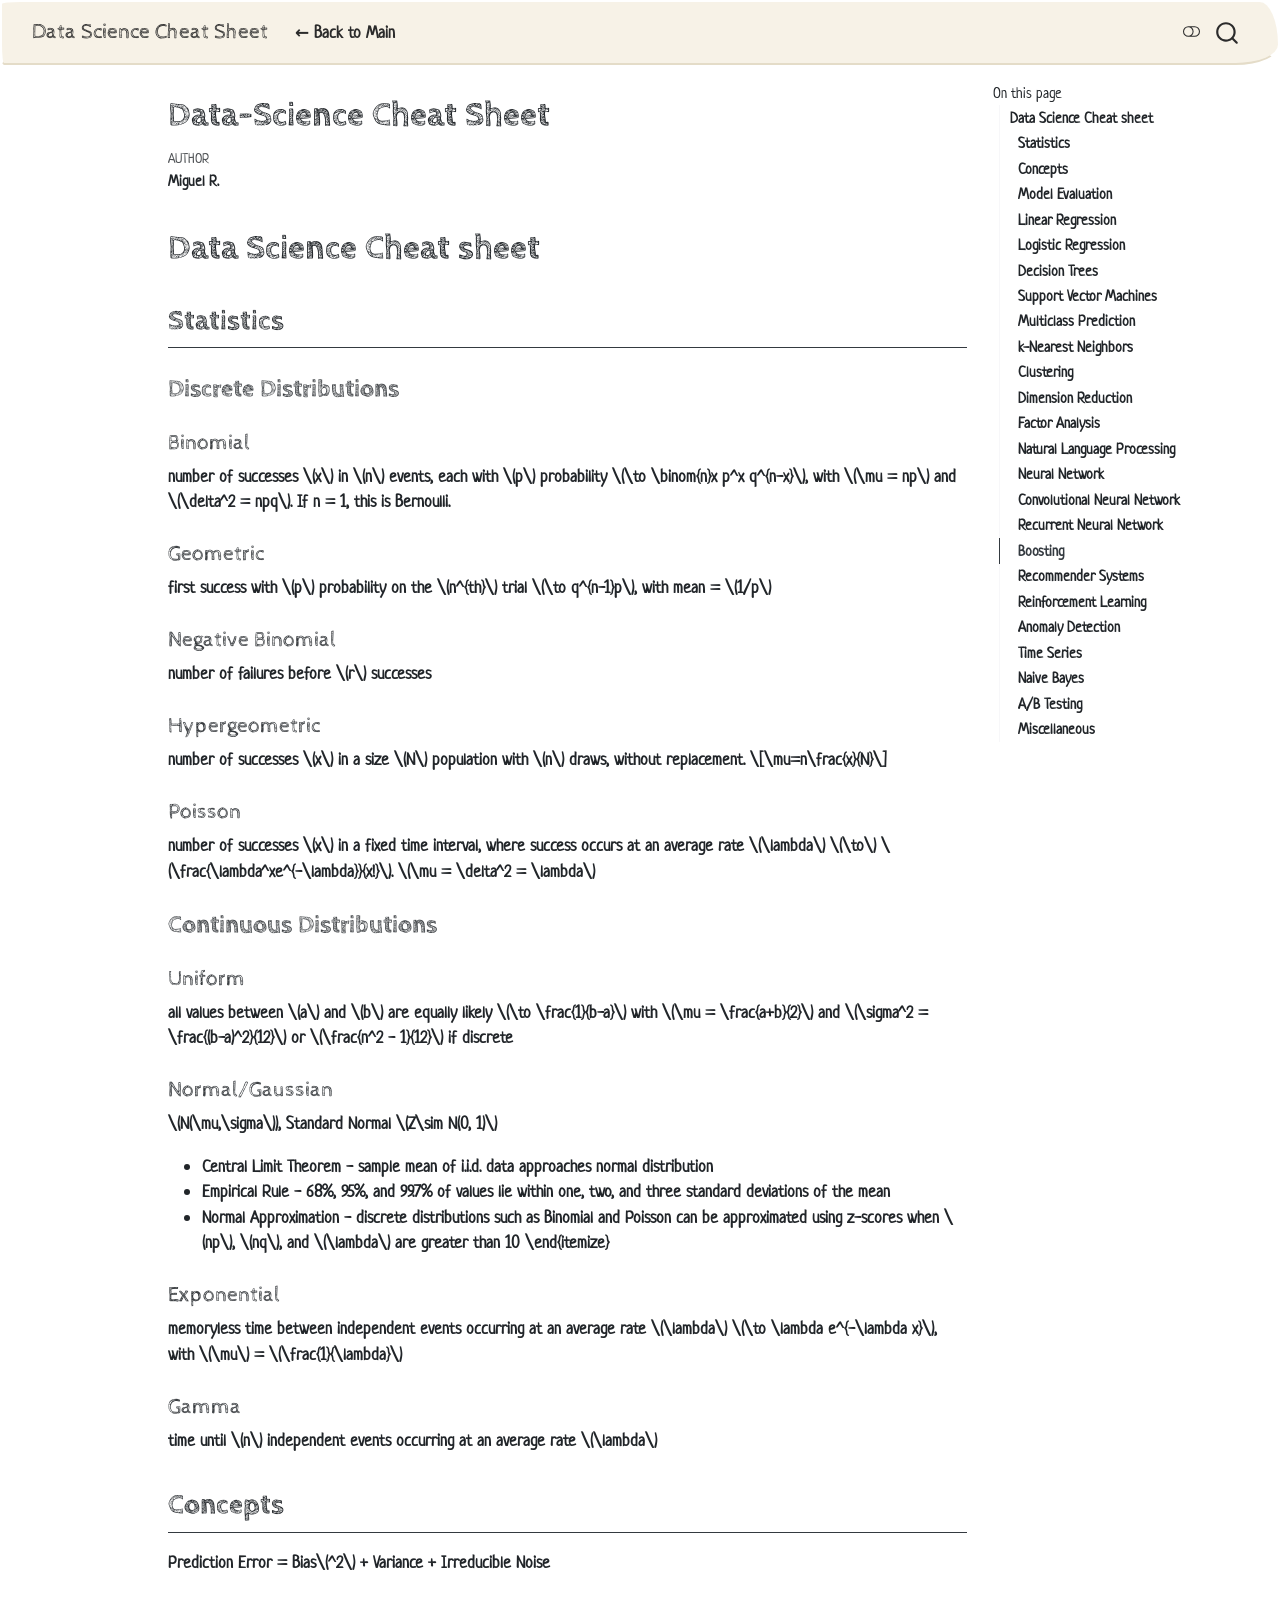
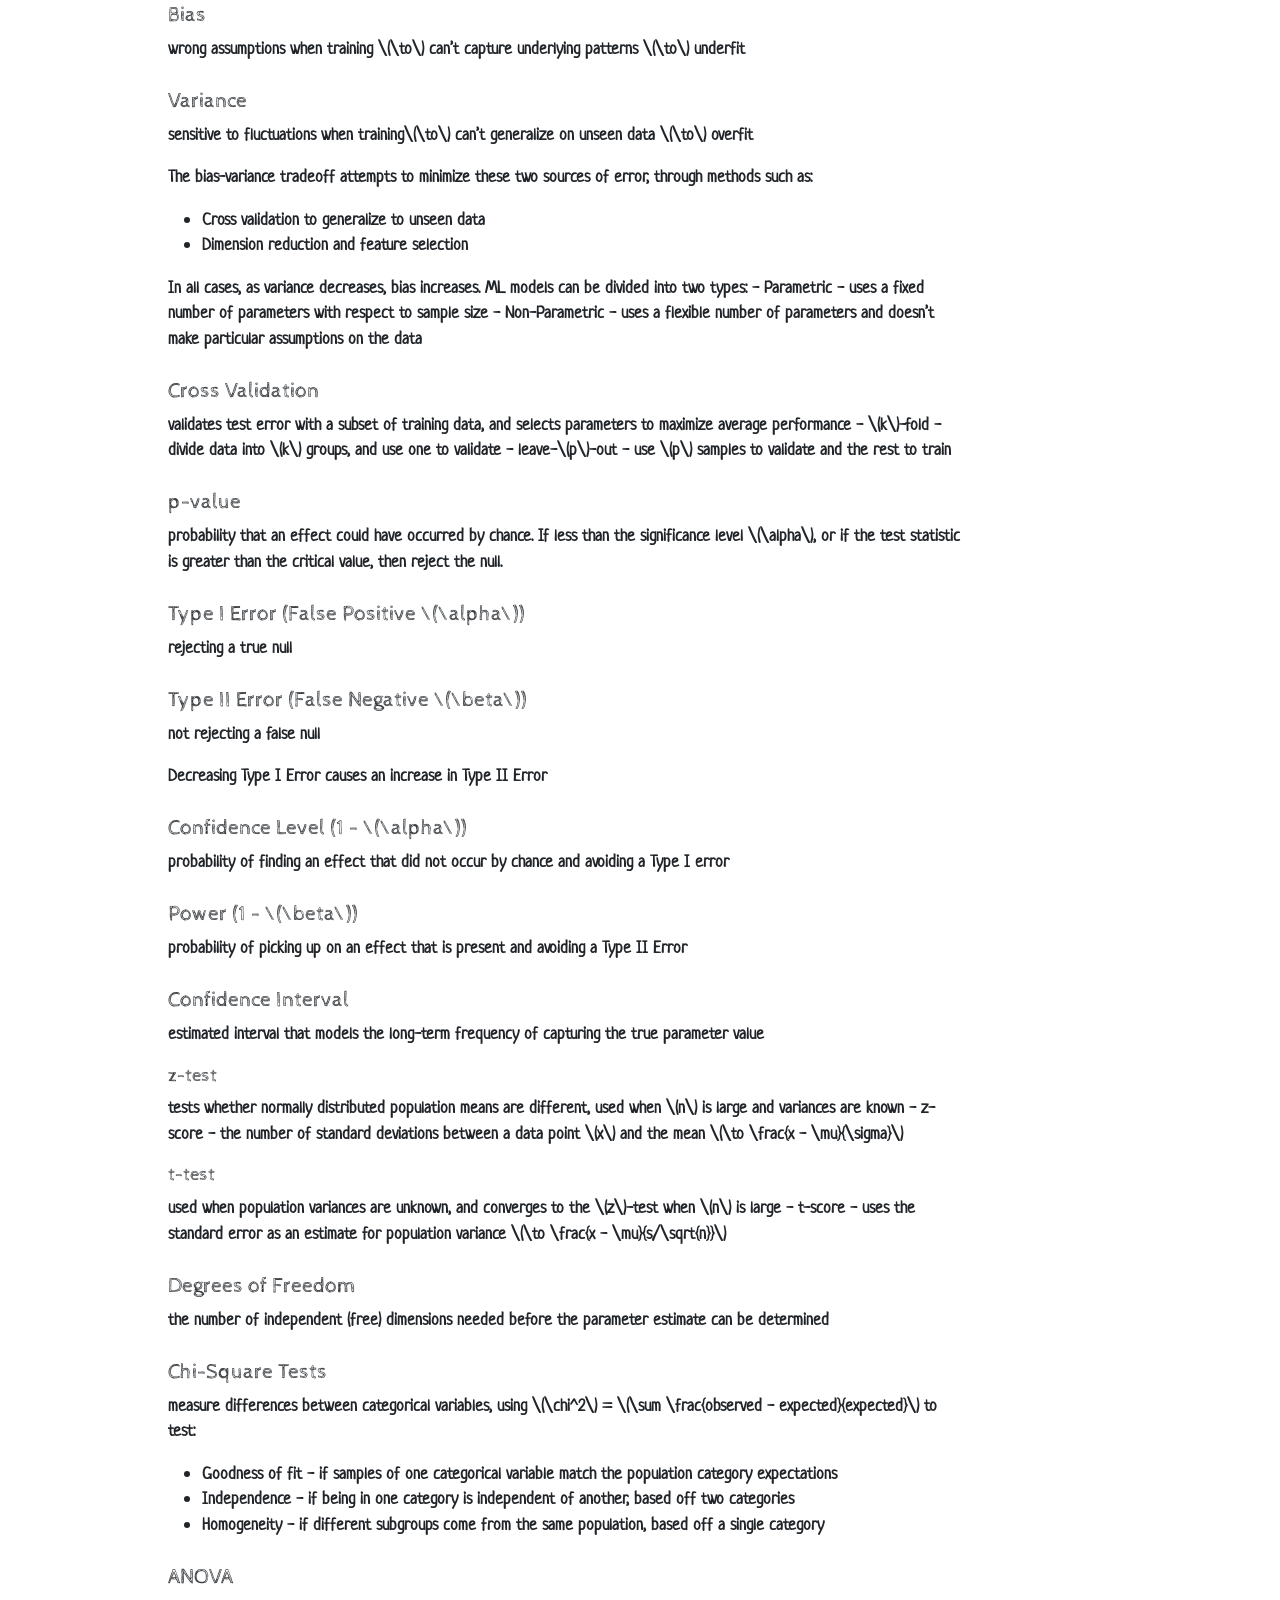
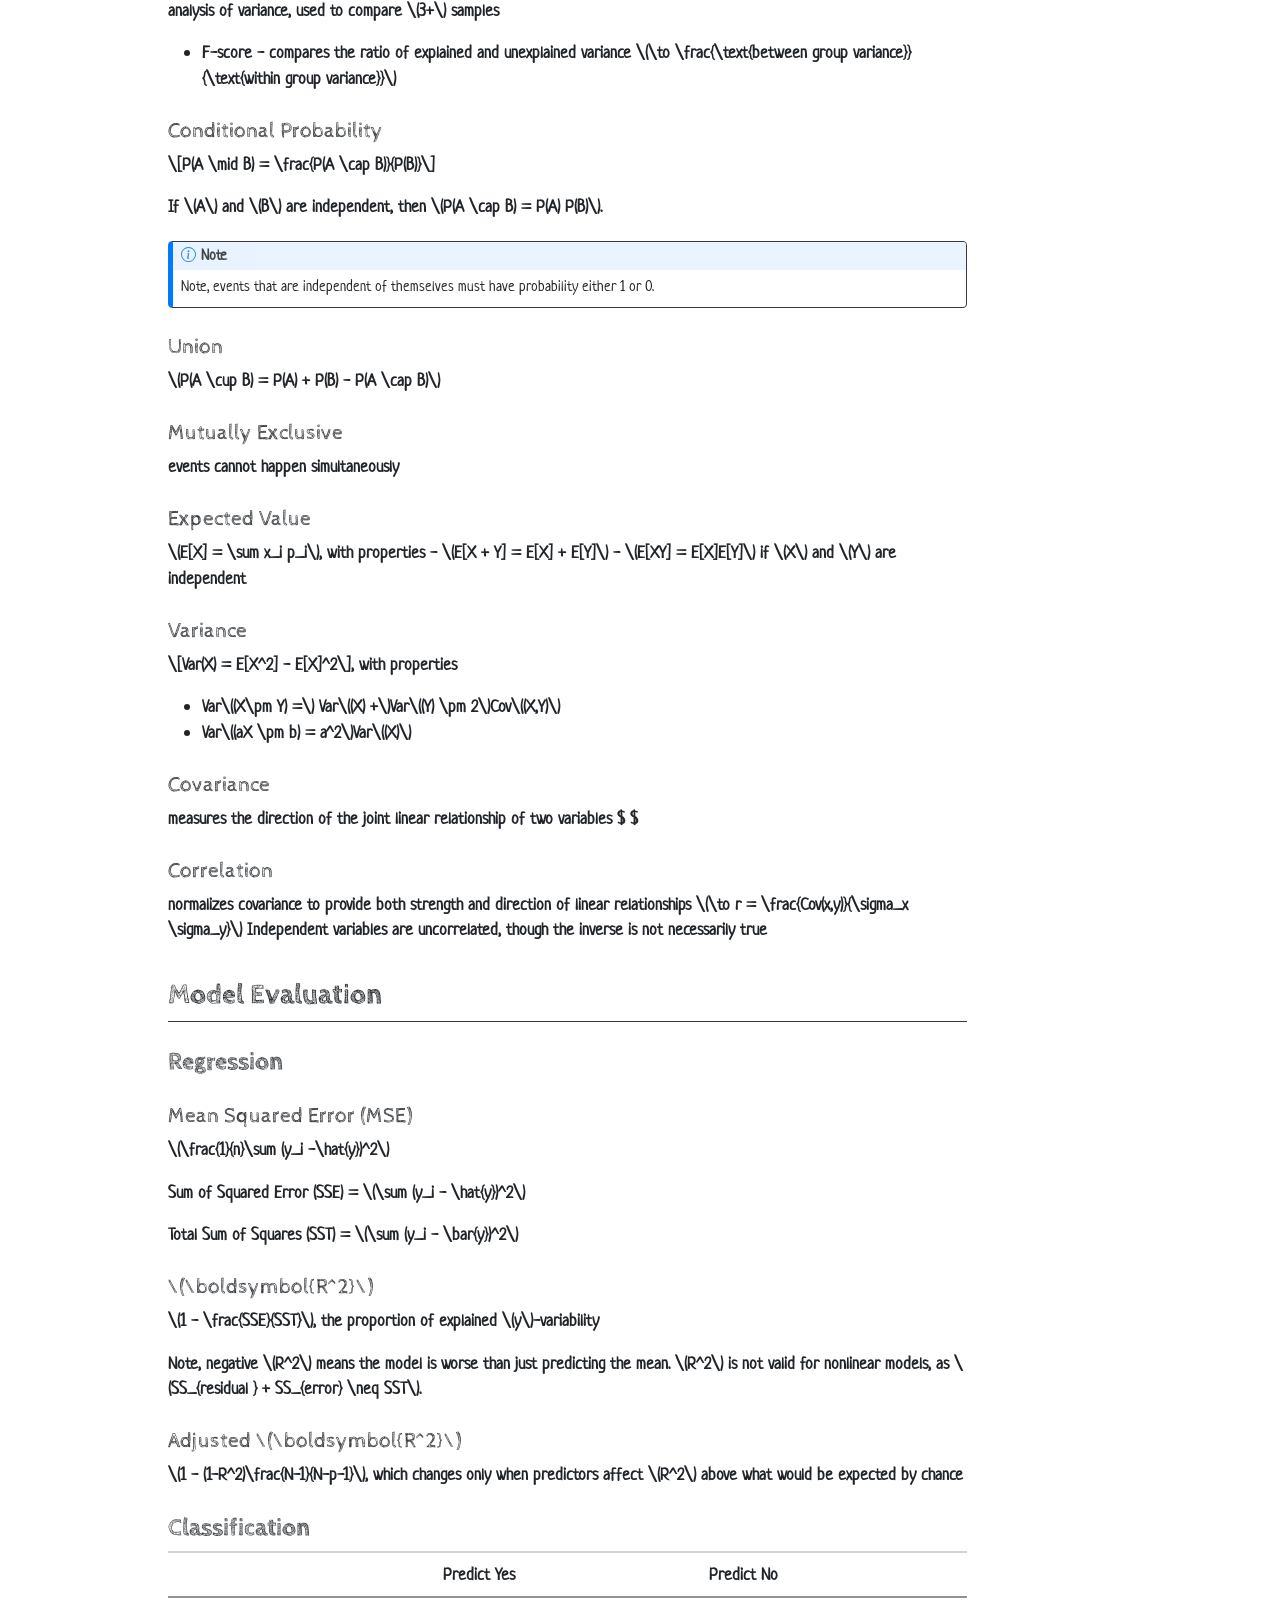
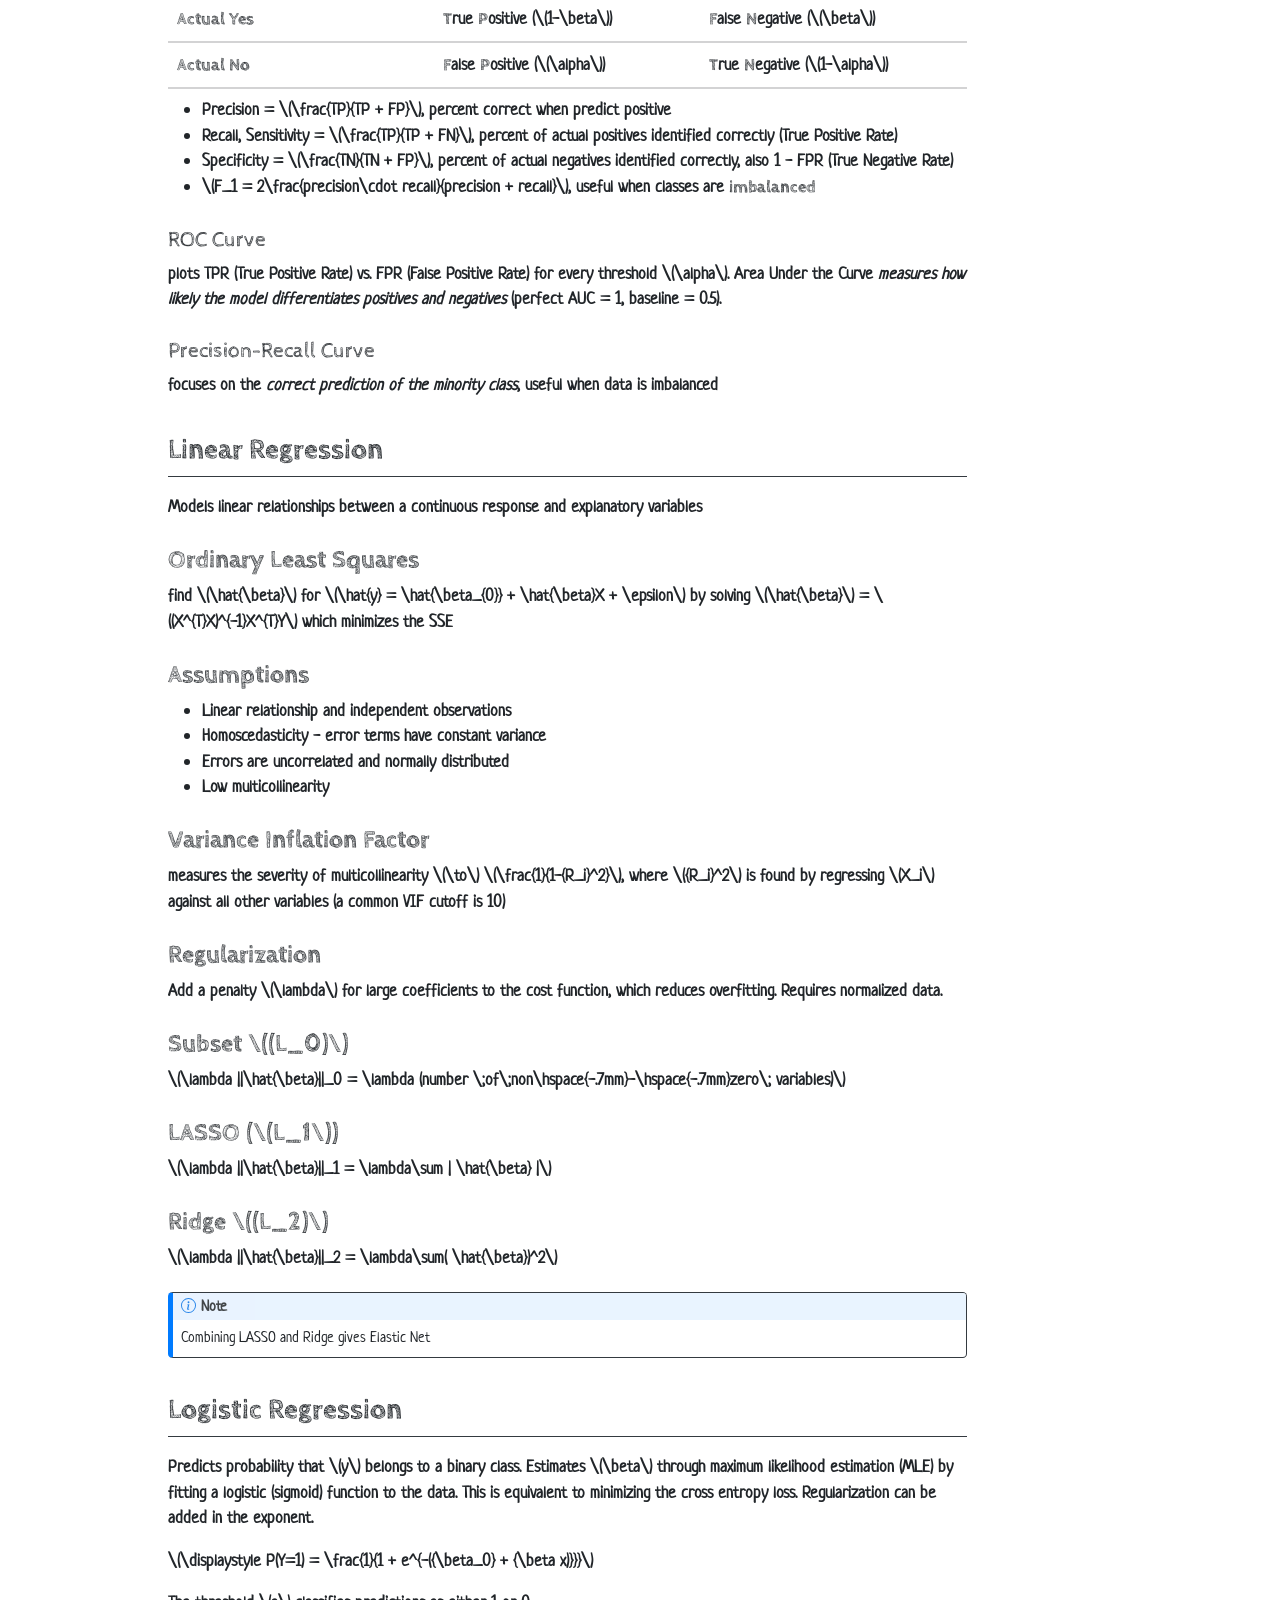
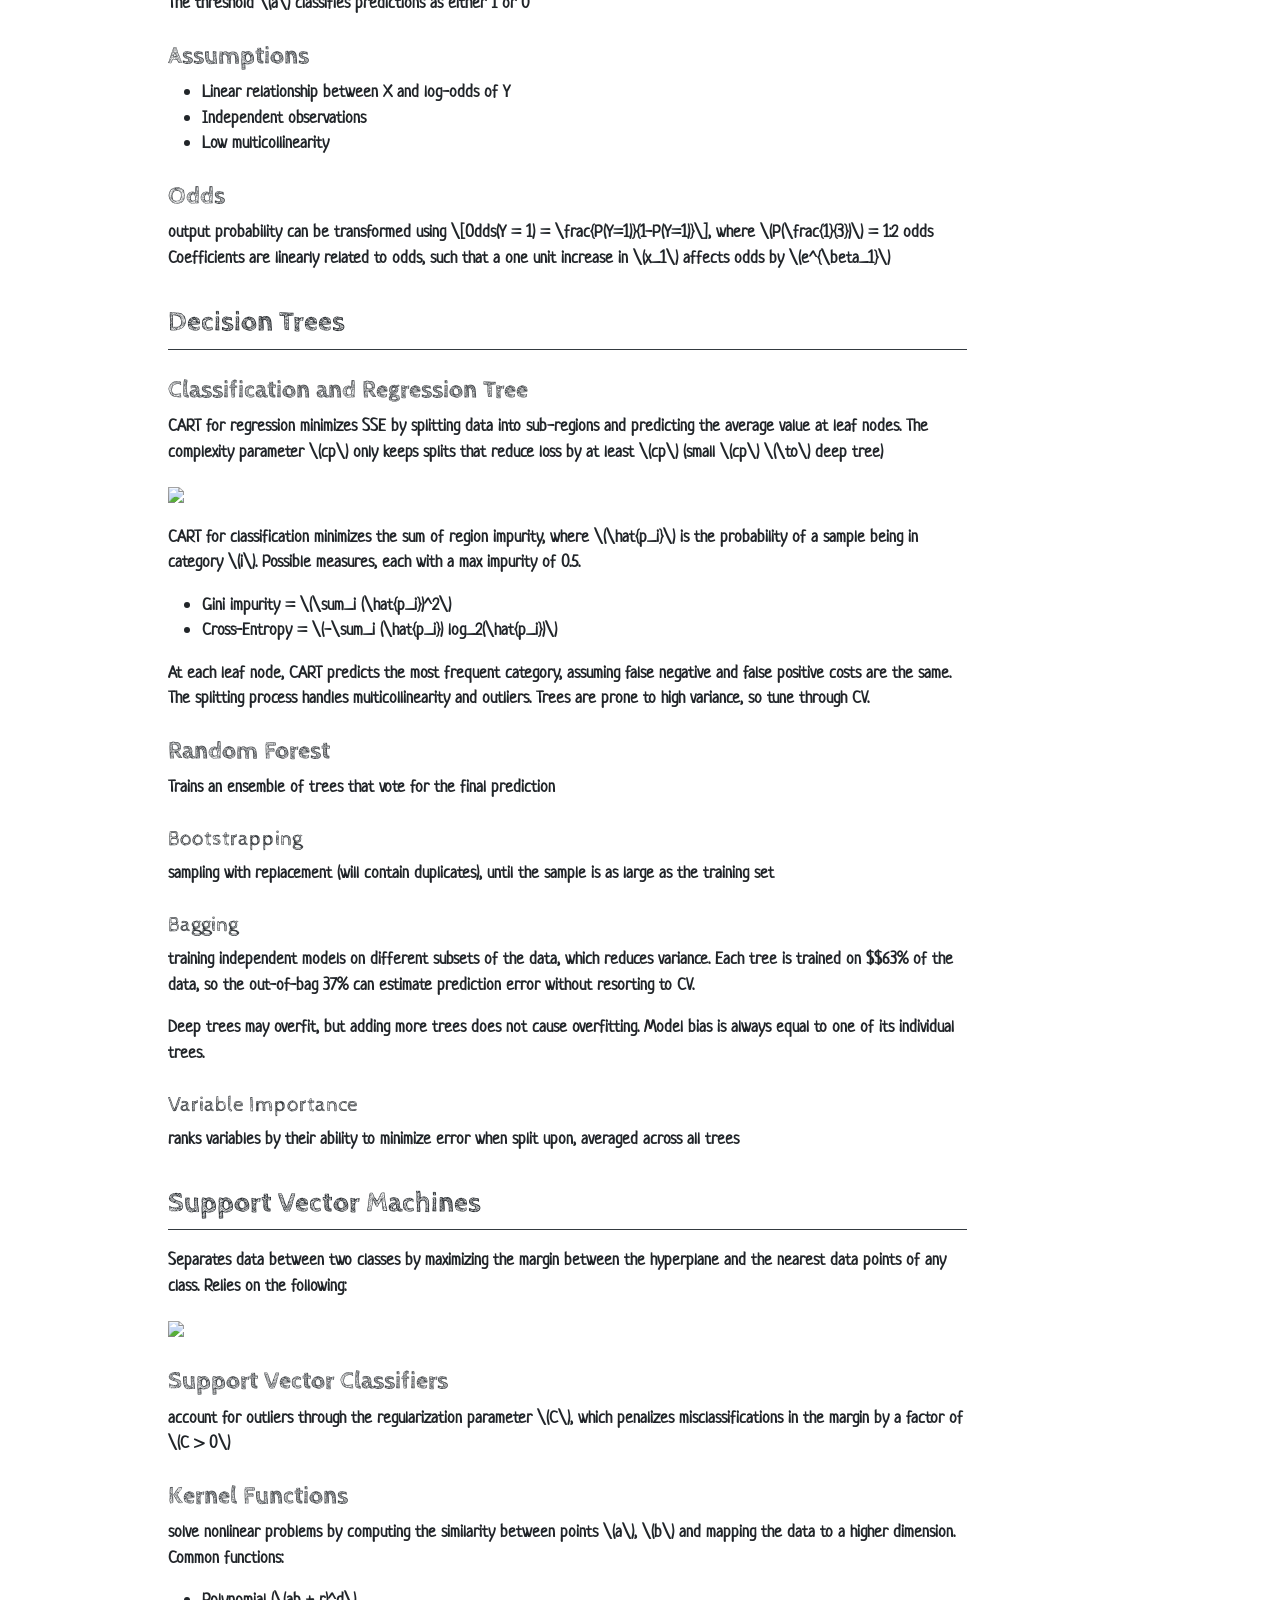
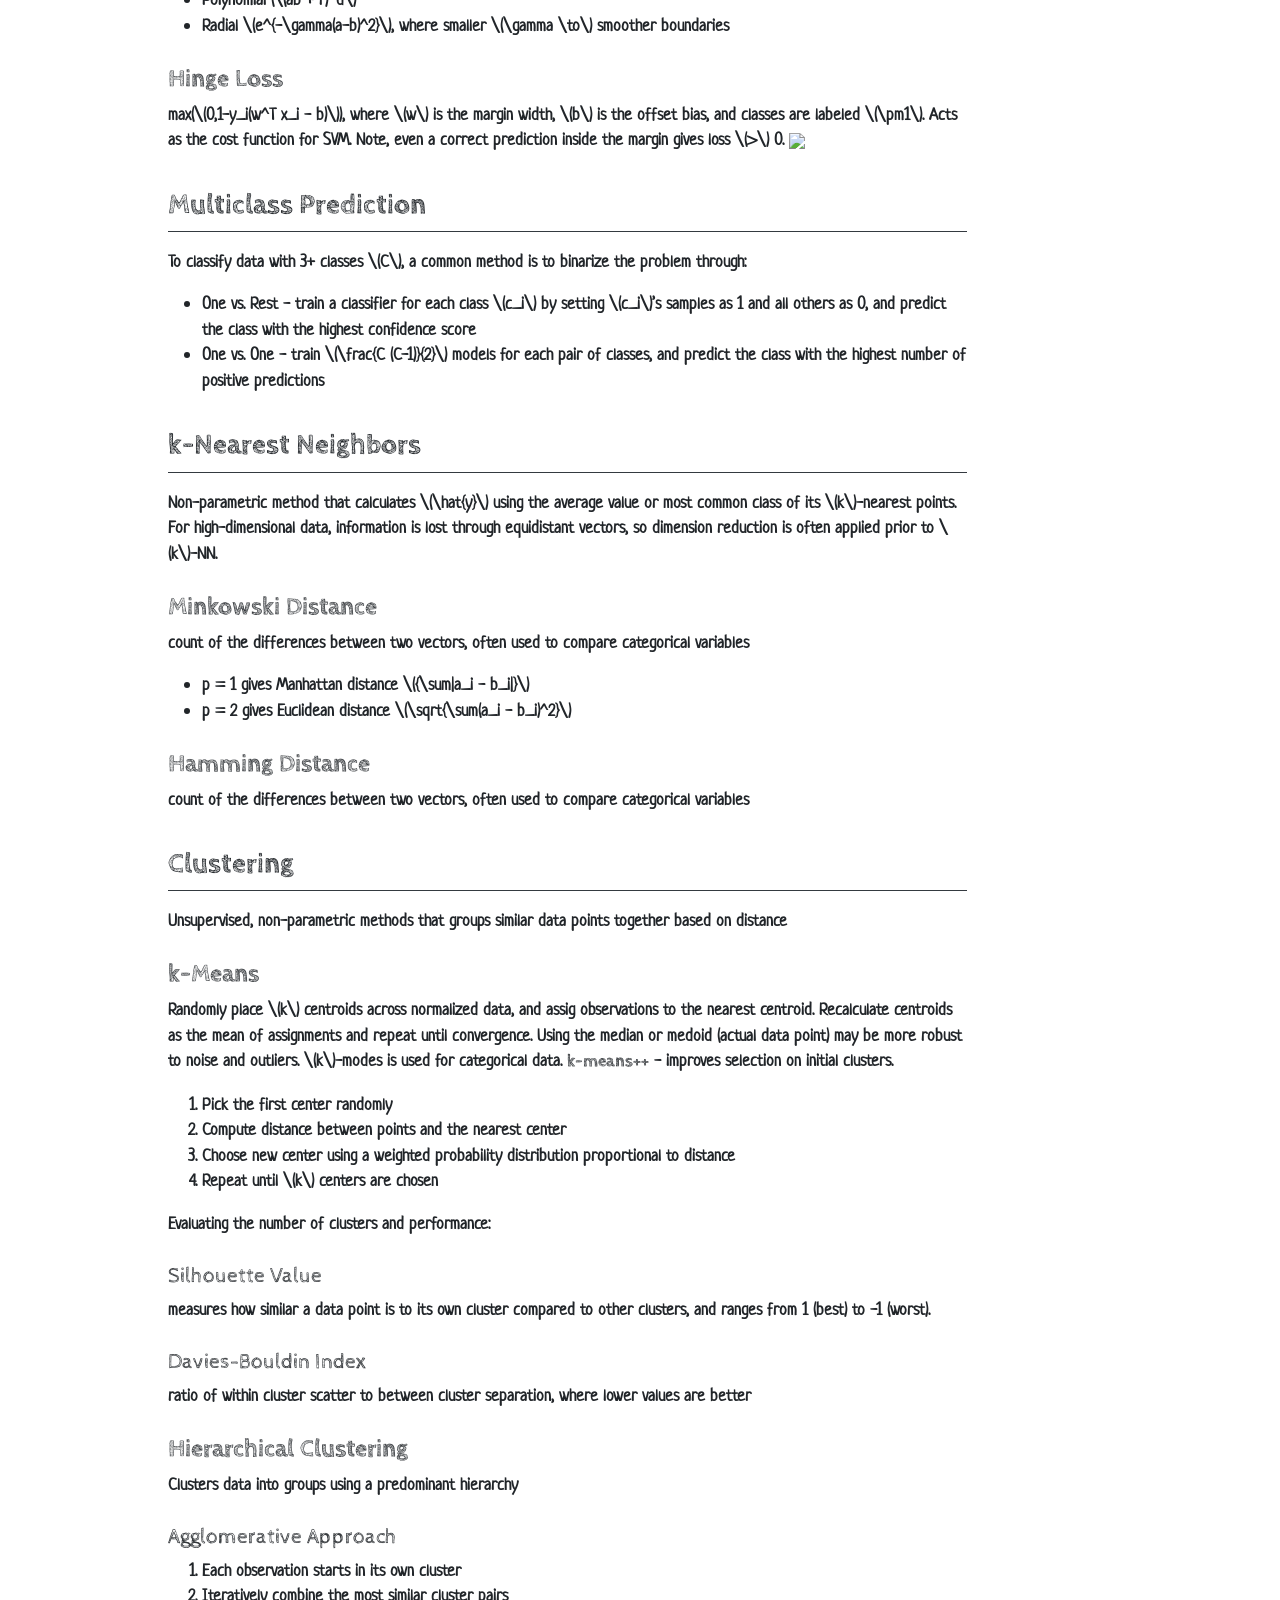
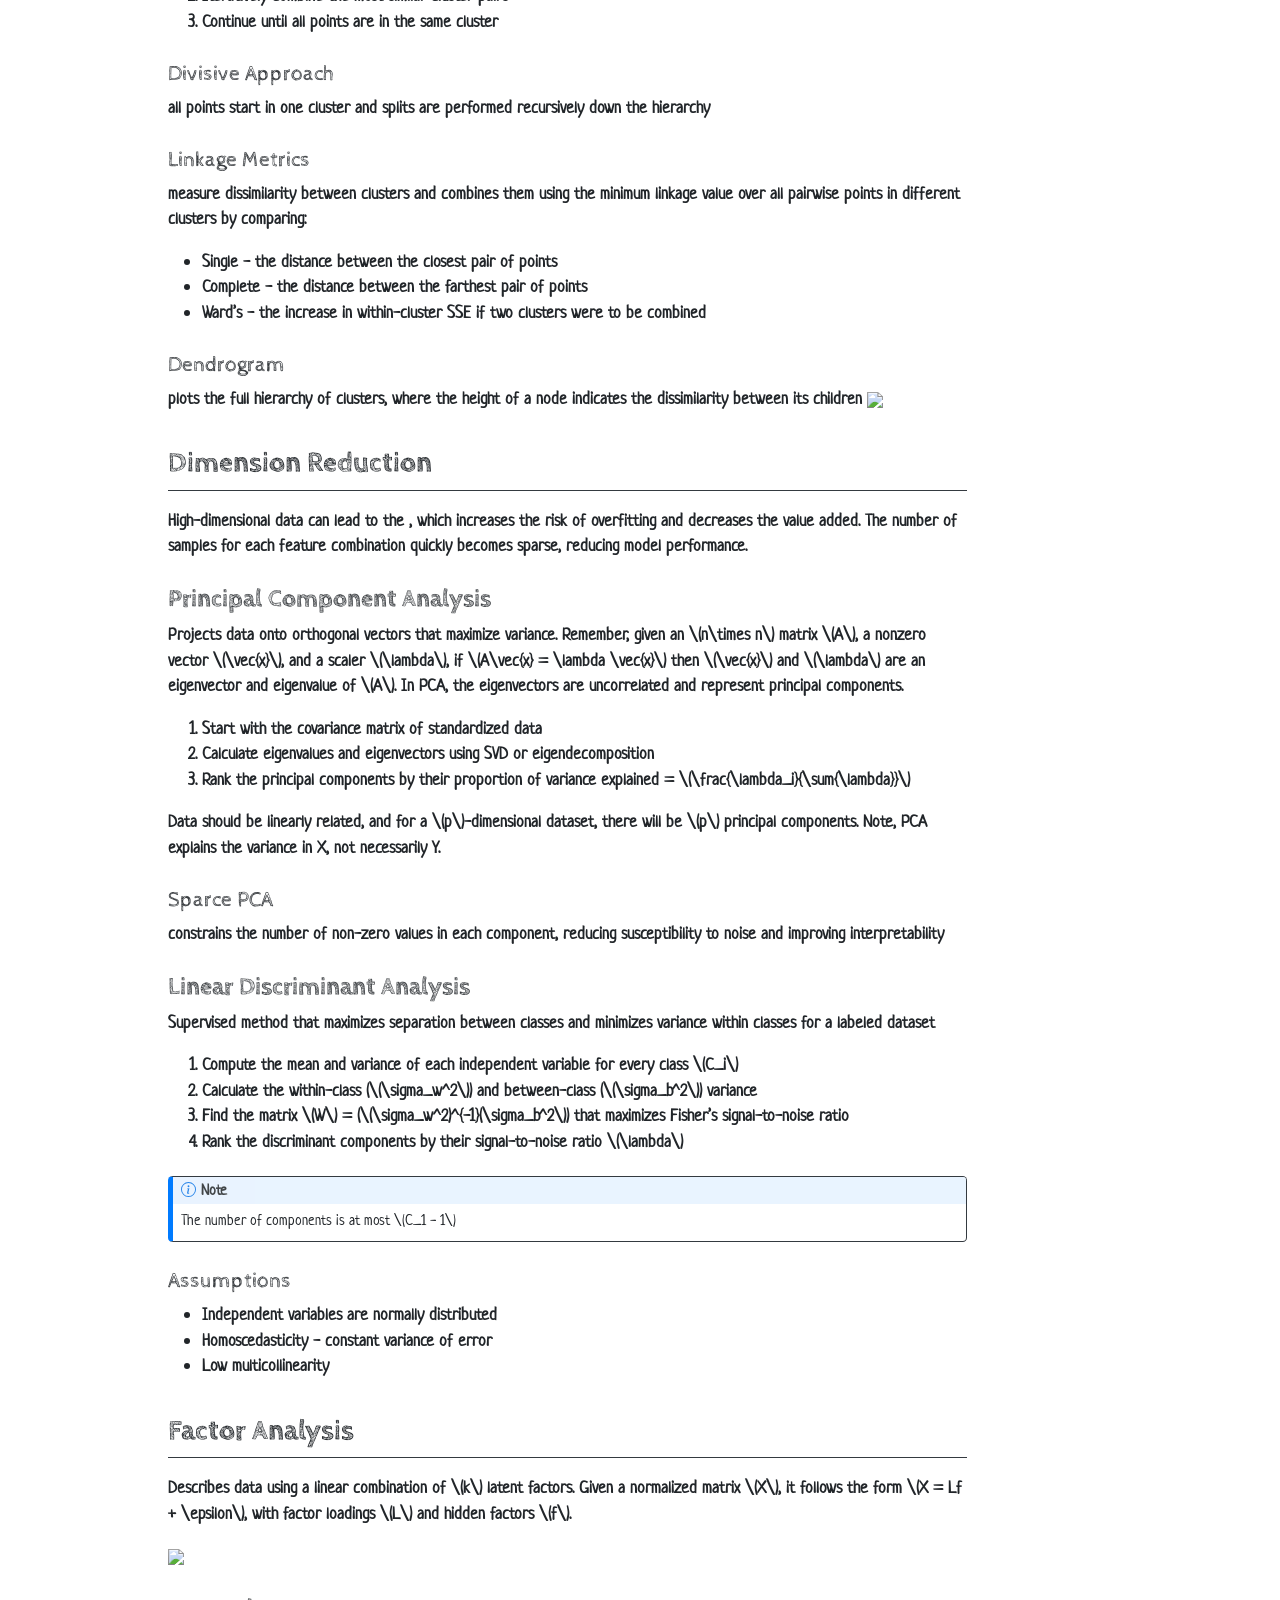
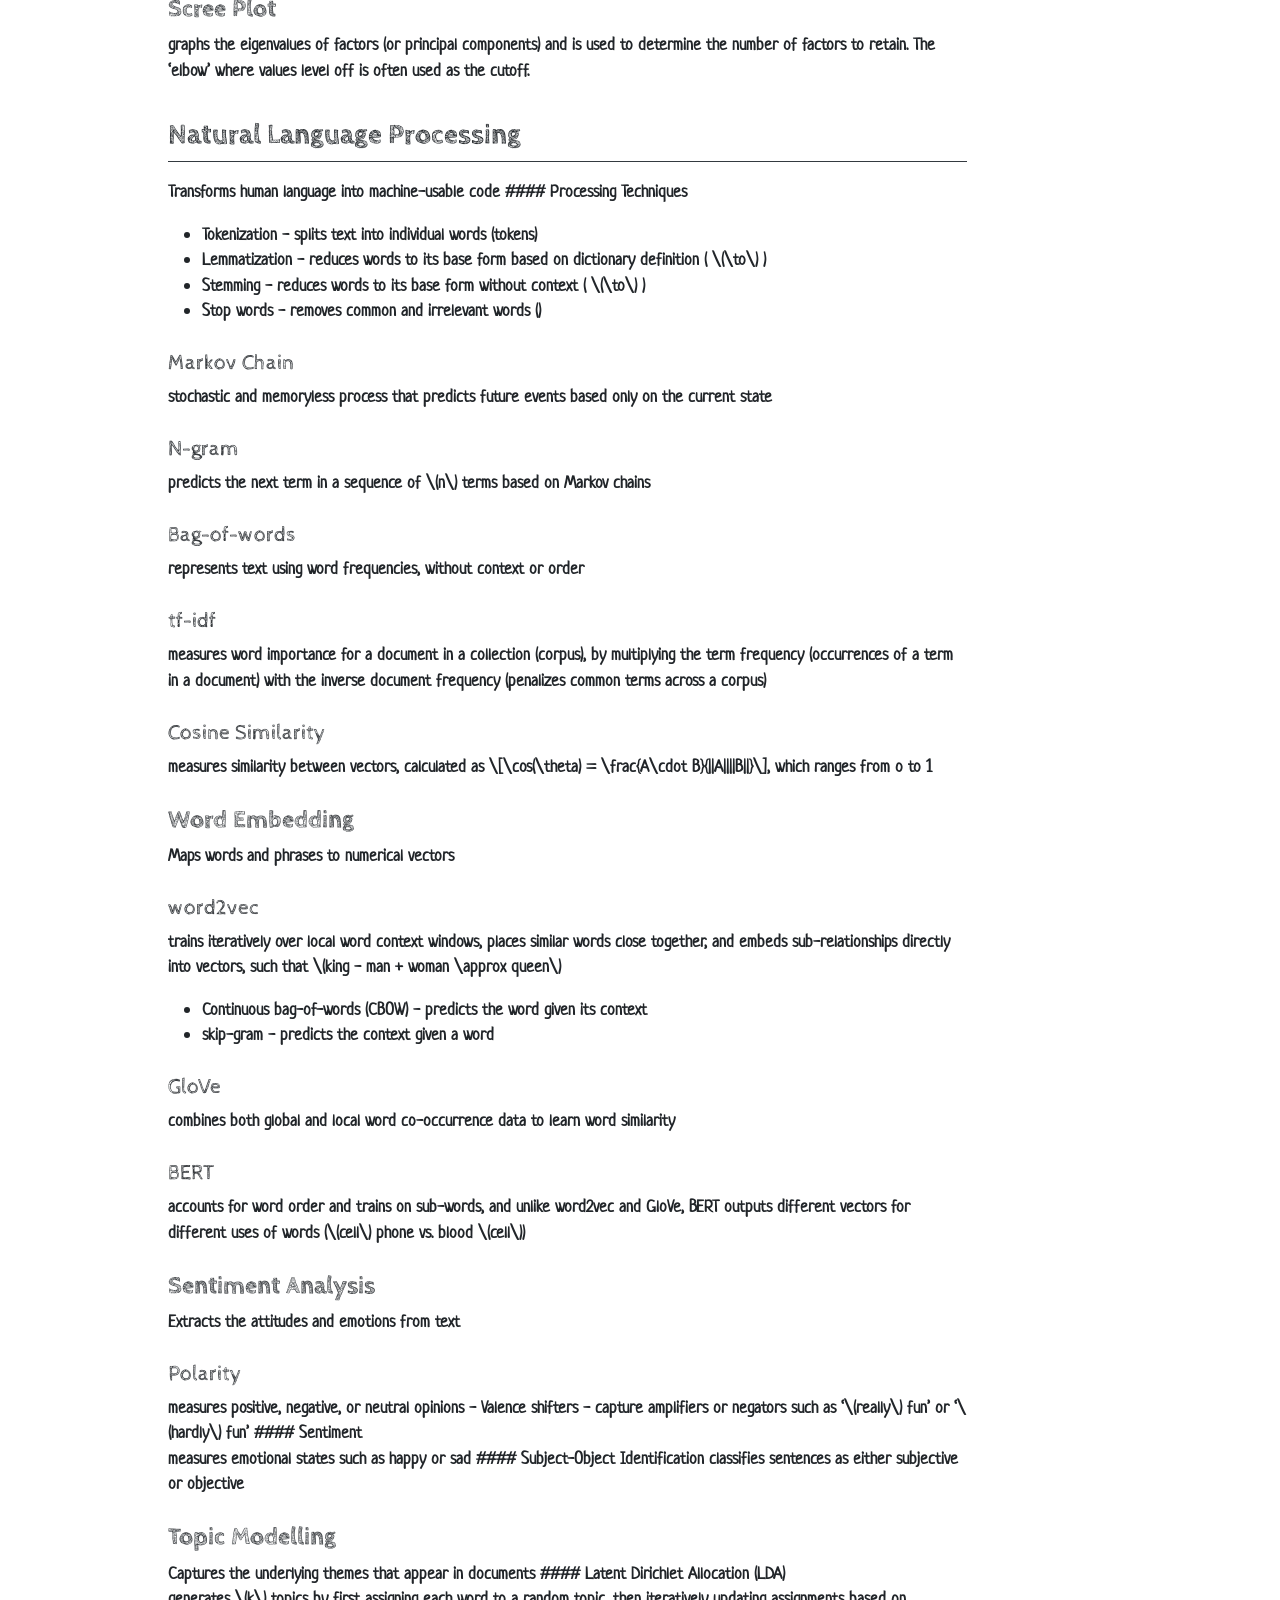
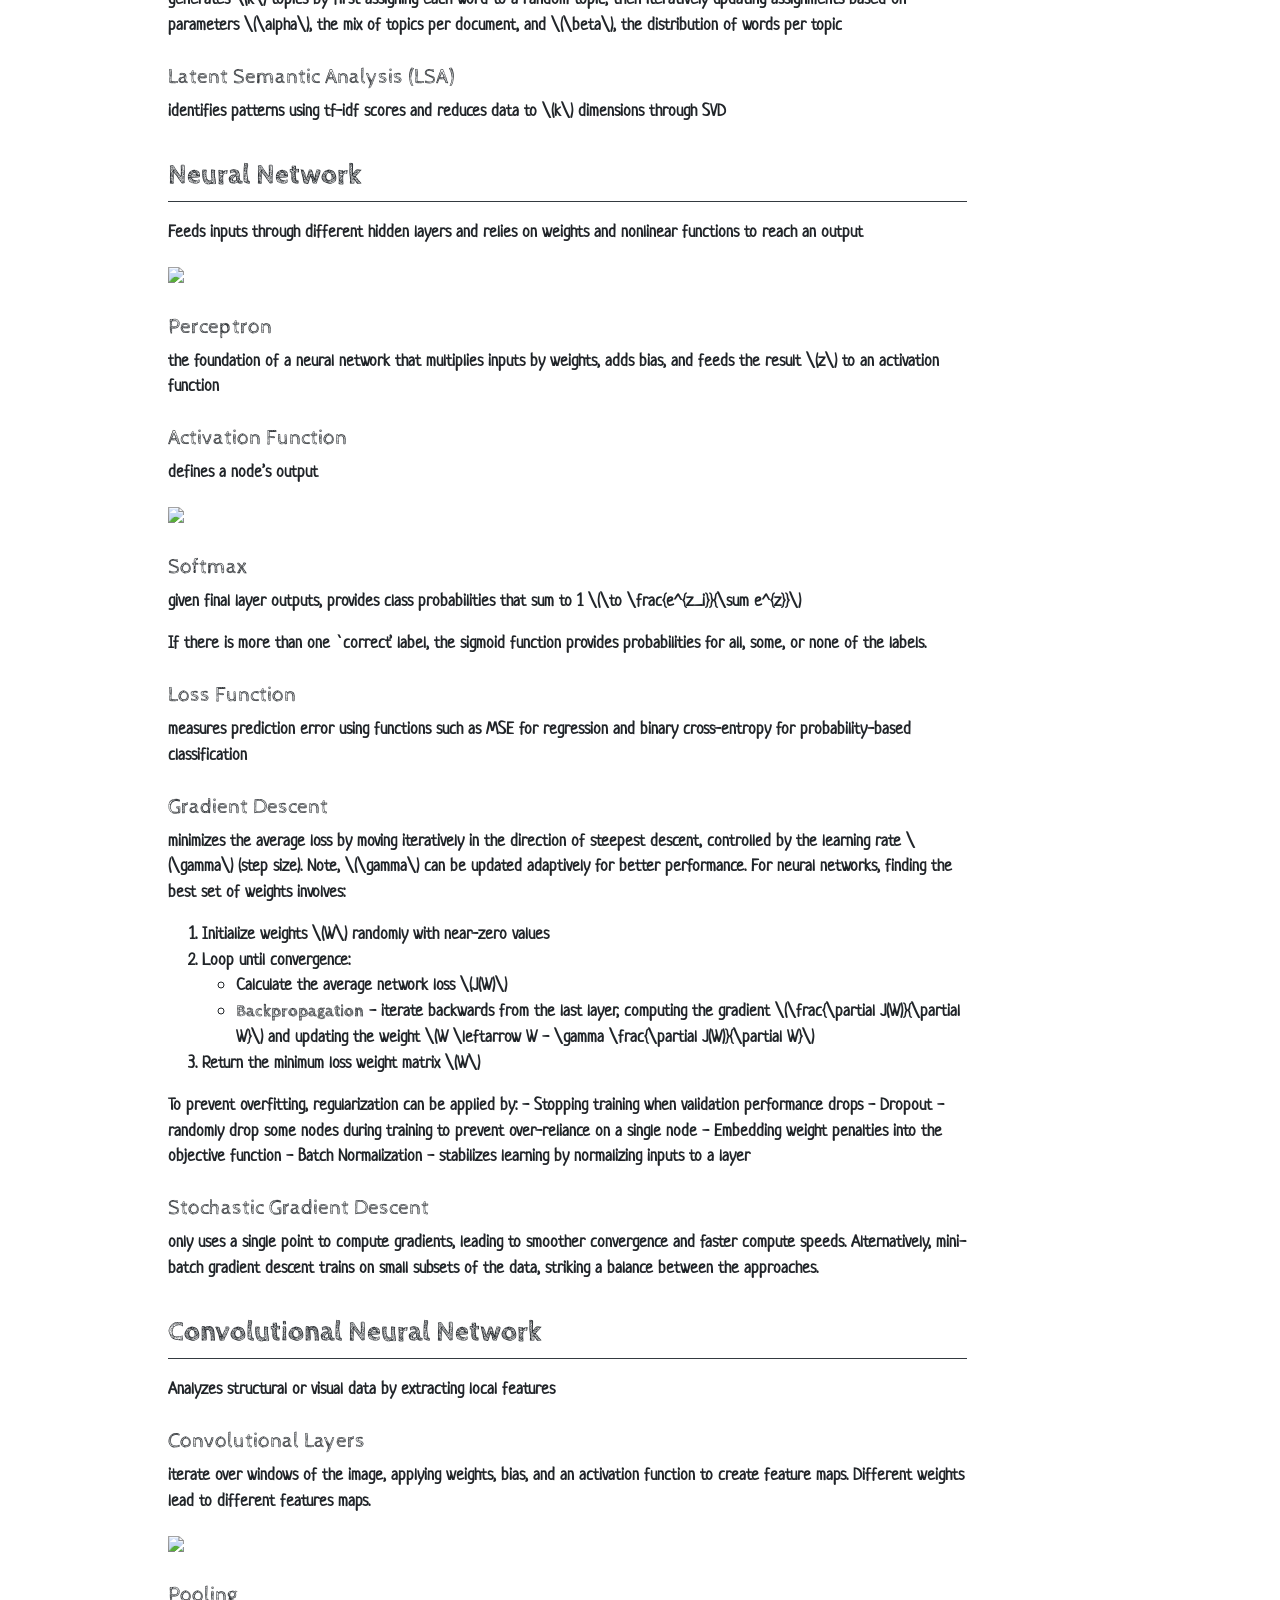
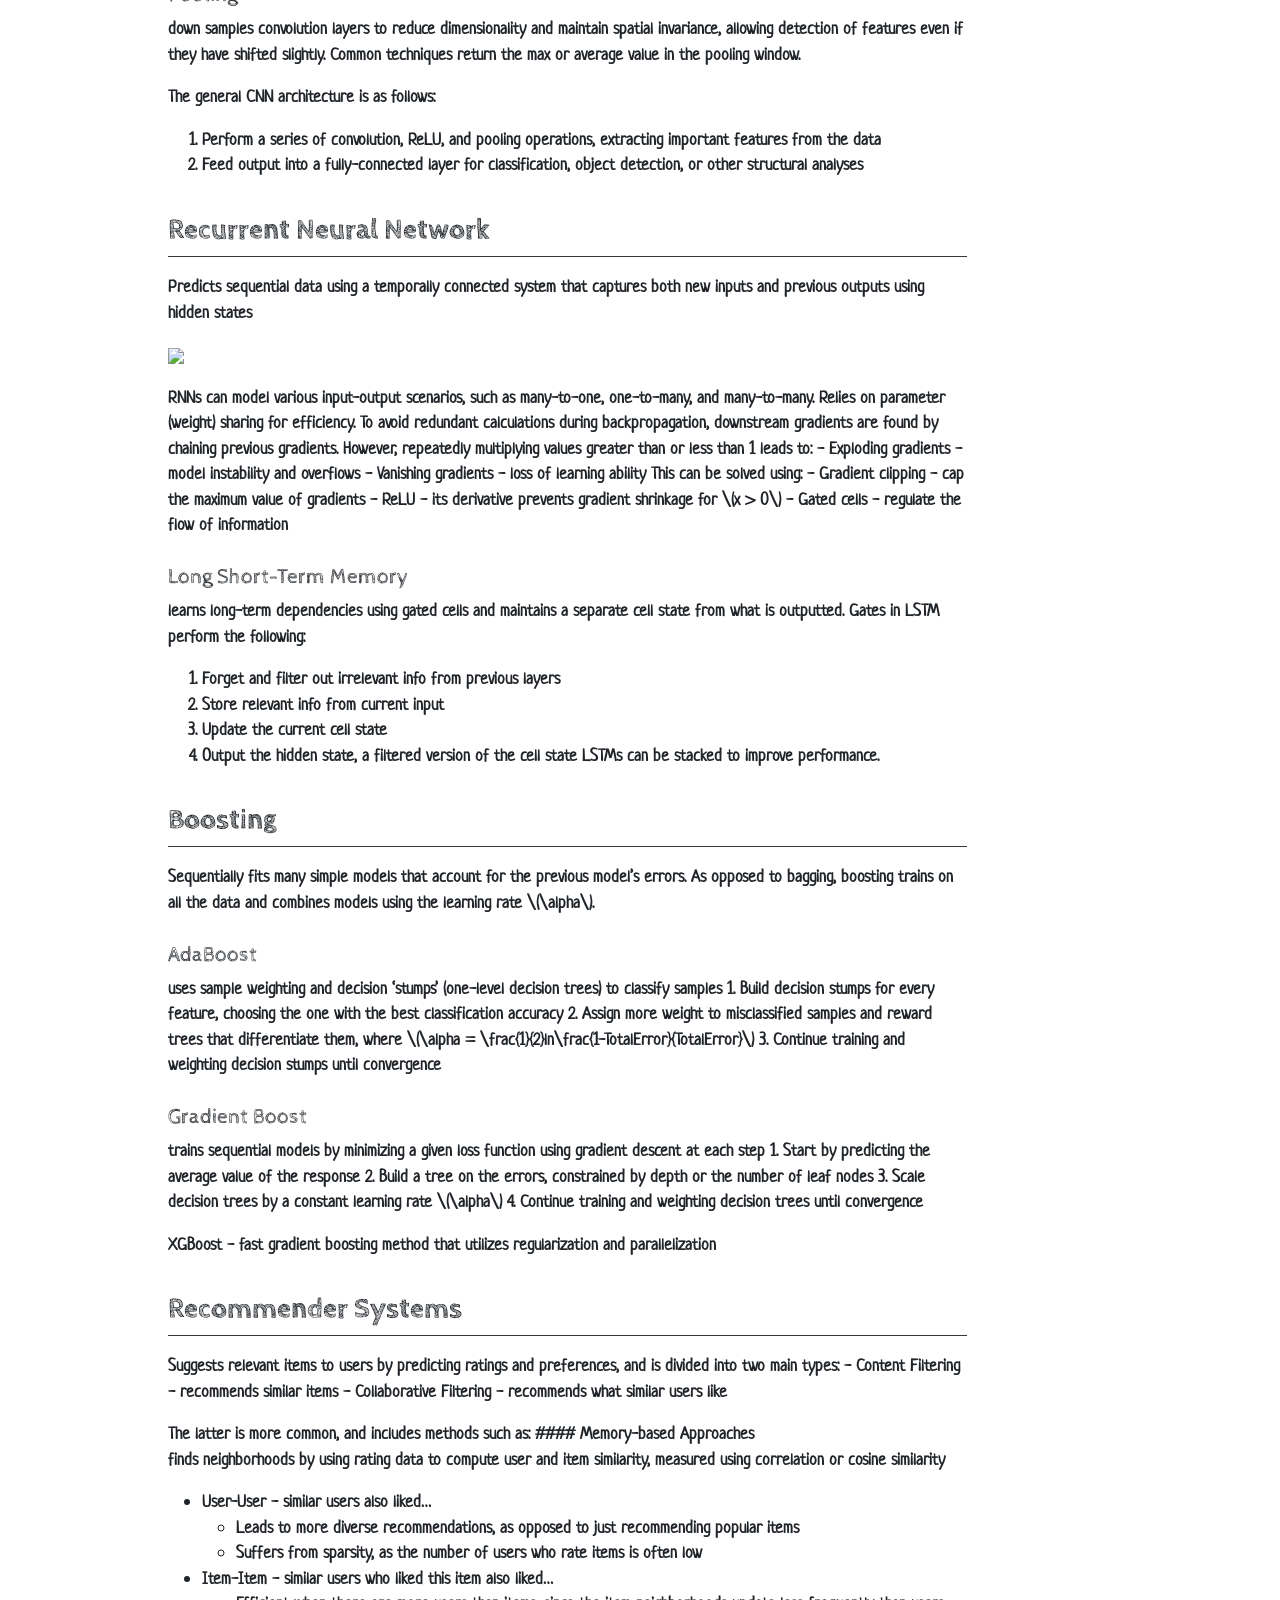
==== commit 0054b3f9: "revised README" ====
--- a/docs/index.html
+++ b/docs/index.html
@@ -318,12 +318,7 @@
   <li><a href="#discrete-distributions" id="toc-discrete-distributions" class="nav-link" data-scroll-target="#discrete-distributions">Discrete Distributions</a></li>
   <li><a href="#continuous-distributions" id="toc-continuous-distributions" class="nav-link" data-scroll-target="#continuous-distributions">Continuous Distributions</a></li>
   </ul></li>
-  <li><a href="#concepts" id="toc-concepts" class="nav-link" data-scroll-target="#concepts">Concepts</a>
-  <ul class="collapse">
-  <li><a href="#bias" id="toc-bias" class="nav-link" data-scroll-target="#bias">Bias</a></li>
-  <li><a href="#variance" id="toc-variance" class="nav-link" data-scroll-target="#variance">Variance</a></li>
-  <li><a href="#cross-validation" id="toc-cross-validation" class="nav-link" data-scroll-target="#cross-validation">Cross Validation</a></li>
-  </ul></li>
+  <li><a href="#concepts" id="toc-concepts" class="nav-link" data-scroll-target="#concepts">Concepts</a></li>
   <li><a href="#model-evaluation" id="toc-model-evaluation" class="nav-link" data-scroll-target="#model-evaluation">Model Evaluation</a>
   <ul class="collapse">
   <li><a href="#regression" id="toc-regression" class="nav-link" data-scroll-target="#regression">Regression</a></li>
@@ -390,7 +385,6 @@
   <li><a href="#anomaly-detection" id="toc-anomaly-detection" class="nav-link" data-scroll-target="#anomaly-detection">Anomaly Detection</a></li>
   <li><a href="#time-series" id="toc-time-series" class="nav-link" data-scroll-target="#time-series">Time Series</a></li>
   <li><a href="#naive-bayes" id="toc-naive-bayes" class="nav-link" data-scroll-target="#naive-bayes">Naive Bayes</a></li>
-  <li><a href="#statistics-2" id="toc-statistics-2" class="nav-link" data-scroll-target="#statistics-2">Statistics</a></li>
   <li><a href="#ab-testing" id="toc-ab-testing" class="nav-link" data-scroll-target="#ab-testing">A/B Testing</a></li>
   <li><a href="#miscellaneous" id="toc-miscellaneous" class="nav-link" data-scroll-target="#miscellaneous">Miscellaneous</a></li>
   </ul></li>
@@ -481,12 +475,12 @@
 <section id="concepts" class="level2">
 <h2 class="anchored" data-anchor-id="concepts">Concepts</h2>
 <p>Prediction Error = Bias<span class="math inline">\(^2\)</span> + Variance + Irreducible Noise</p>
-<section id="bias" class="level3">
-<h3 class="anchored" data-anchor-id="bias">Bias</h3>
+<section id="bias" class="level4">
+<h4 class="anchored" data-anchor-id="bias">Bias</h4>
 <p>wrong assumptions when training <span class="math inline">\(\to\)</span> can’t capture underlying patterns <span class="math inline">\(\to\)</span> underfit</p>
 </section>
-<section id="variance" class="level3">
-<h3 class="anchored" data-anchor-id="variance">Variance</h3>
+<section id="variance" class="level4">
+<h4 class="anchored" data-anchor-id="variance">Variance</h4>
 <p>sensitive to fluctuations when training<span class="math inline">\(\to\)</span> can’t generalize on unseen data <span class="math inline">\(\to\)</span> overfit</p>
 <p>The bias-variance tradeoff attempts to minimize these two sources of error, through methods such as:</p>
 <ul>
@@ -495,9 +489,108 @@
 </ul>
 <p>In all cases, as variance decreases, bias increases. ML models can be divided into two types: - Parametric - uses a fixed number of parameters with respect to sample size - Non-Parametric - uses a flexible number of parameters and doesn’t make particular assumptions on the data</p>
 </section>
-<section id="cross-validation" class="level3">
-<h3 class="anchored" data-anchor-id="cross-validation">Cross Validation</h3>
+<section id="cross-validation" class="level4">
+<h4 class="anchored" data-anchor-id="cross-validation">Cross Validation</h4>
 <p>validates test error with a subset of training data, and selects parameters to maximize average performance - <span class="math inline">\(k\)</span>-fold - divide data into <span class="math inline">\(k\)</span> groups, and use one to validate - leave-<span class="math inline">\(p\)</span>-out - use <span class="math inline">\(p\)</span> samples to validate and the rest to train</p>
+</section>
+<section id="p-value" class="level4">
+<h4 class="anchored" data-anchor-id="p-value">p-value</h4>
+<p>probability that an effect could have occurred by chance. If less than the significance level <span class="math inline">\(\alpha\)</span>, or if the test statistic is greater than the critical value, then reject the null.</p>
+</section>
+<section id="type-i-error-false-positive-alpha" class="level4">
+<h4 class="anchored" data-anchor-id="type-i-error-false-positive-alpha">Type I Error (False Positive <span class="math inline">\(\alpha\)</span>)</h4>
+<p>rejecting a true null</p>
+</section>
+<section id="type-ii-error-false-negative-beta" class="level4">
+<h4 class="anchored" data-anchor-id="type-ii-error-false-negative-beta">Type II Error (False Negative <span class="math inline">\(\beta\)</span>)</h4>
+<p>not rejecting a false null</p>
+<p>Decreasing Type I Error causes an increase in Type II Error</p>
+</section>
+<section id="confidence-level-1---alpha" class="level4">
+<h4 class="anchored" data-anchor-id="confidence-level-1---alpha">Confidence Level (1 - <span class="math inline">\(\alpha\)</span>)</h4>
+<p>probability of finding an effect that did not occur by chance and avoiding a Type I error</p>
+</section>
+<section id="power-1---beta" class="level4">
+<h4 class="anchored" data-anchor-id="power-1---beta">Power (1 - <span class="math inline">\(\beta\)</span>)</h4>
+<p>probability of picking up on an effect that is present and avoiding a Type II Error</p>
+</section>
+<section id="confidence-interval" class="level4">
+<h4 class="anchored" data-anchor-id="confidence-interval">Confidence Interval</h4>
+<p>estimated interval that models the long-term frequency of capturing the true parameter value</p>
+<section id="z-test" class="level5">
+<h5 class="anchored" data-anchor-id="z-test">z-test</h5>
+<p>tests whether normally distributed population means are different, used when <span class="math inline">\(n\)</span> is large and variances are known - z-score - the number of standard deviations between a data point <span class="math inline">\(x\)</span> and the mean <span class="math inline">\(\to \frac{x - \mu}{\sigma}\)</span></p>
+</section>
+<section id="t-test" class="level5">
+<h5 class="anchored" data-anchor-id="t-test">t-test</h5>
+<p>used when population variances are unknown, and converges to the <span class="math inline">\(z\)</span>-test when <span class="math inline">\(n\)</span> is large - t-score - uses the standard error as an estimate for population variance <span class="math inline">\(\to \frac{x - \mu}{s/\sqrt{n}}\)</span></p>
+</section>
+</section>
+<section id="degrees-of-freedom" class="level4">
+<h4 class="anchored" data-anchor-id="degrees-of-freedom">Degrees of Freedom</h4>
+<p>the number of independent (free) dimensions needed before the parameter estimate can be determined</p>
+</section>
+<section id="chi-square-tests" class="level4">
+<h4 class="anchored" data-anchor-id="chi-square-tests">Chi-Square Tests</h4>
+<p>measure differences between categorical variables, using <span class="math inline">\(\chi^2\)</span> = <span class="math inline">\(\sum \frac{observed - expected}{expected}\)</span> to test:</p>
+<ul>
+<li>Goodness of fit - if samples of one categorical variable match the population category expectations</li>
+<li>Independence - if being in one category is independent of another, based off two categories</li>
+<li>Homogeneity - if different subgroups come from the same population, based off a single category</li>
+</ul>
+</section>
+<section id="anova" class="level4">
+<h4 class="anchored" data-anchor-id="anova">ANOVA</h4>
+<p>analysis of variance, used to compare <span class="math inline">\(3+\)</span> samples</p>
+<ul>
+<li>F-score - compares the ratio of explained and unexplained variance <span class="math inline">\(\to \frac{\text{between group variance}}{\text{within group variance}}\)</span></li>
+</ul>
+</section>
+<section id="conditional-probability" class="level4">
+<h4 class="anchored" data-anchor-id="conditional-probability">Conditional Probability</h4>
+<p><span class="math display">\[P(A \mid B) = \frac{P(A \cap B)}{P(B)}\]</span></p>
+<p>If <span class="math inline">\(A\)</span> and <span class="math inline">\(B\)</span> are independent, then <span class="math inline">\(P(A \cap B) = P(A) P(B)\)</span>.</p>
+<div class="callout callout-style-default callout-note callout-titled">
+<div class="callout-header d-flex align-content-center">
+<div class="callout-icon-container">
+<i class="callout-icon"></i>
+</div>
+<div class="callout-title-container flex-fill">
+Note
+</div>
+</div>
+<div class="callout-body-container callout-body">
+<p>Note, events that are independent of themselves must have probability either 1 or 0.</p>
+</div>
+</div>
+</section>
+<section id="union" class="level4">
+<h4 class="anchored" data-anchor-id="union">Union</h4>
+<p><span class="math inline">\(P(A \cup B) = P(A) + P(B) - P(A \cap B)\)</span></p>
+</section>
+<section id="mutually-exclusive" class="level4">
+<h4 class="anchored" data-anchor-id="mutually-exclusive">Mutually Exclusive</h4>
+<p>events cannot happen simultaneously</p>
+</section>
+<section id="expected-value" class="level4">
+<h4 class="anchored" data-anchor-id="expected-value">Expected Value</h4>
+<p><span class="math inline">\(E[X] = \sum x_i p_i\)</span>, with properties - <span class="math inline">\(E[X + Y] = E[X] + E[Y]\)</span> - <span class="math inline">\(E[XY] = E[X]E[Y]\)</span> if <span class="math inline">\(X\)</span> and <span class="math inline">\(Y\)</span> are independent</p>
+</section>
+<section id="variance-1" class="level4">
+<h4 class="anchored" data-anchor-id="variance-1">Variance</h4>
+<p><span class="math display">\[Var(X) = E[X^2] - E[X]^2\]</span>, with properties</p>
+<ul>
+<li>Var<span class="math inline">\((X\pm Y) =\)</span> Var<span class="math inline">\((X) +\)</span>Var<span class="math inline">\((Y) \pm 2\)</span>Cov<span class="math inline">\((X,Y)\)</span></li>
+<li>Var<span class="math inline">\((aX \pm b) = a^2\)</span>Var<span class="math inline">\((X)\)</span></li>
+</ul>
+</section>
+<section id="covariance" class="level4">
+<h4 class="anchored" data-anchor-id="covariance">Covariance</h4>
+<p>measures the direction of the joint linear relationship of two variables $ $</p>
+</section>
+<section id="correlation" class="level4">
+<h4 class="anchored" data-anchor-id="correlation">Correlation</h4>
+<p>normalizes covariance to provide both strength and direction of linear relationships <span class="math inline">\(\to r =  \frac{Cov(x,y)}{\sigma_x \sigma_y}\)</span> Independent variables are uncorrelated, though the inverse is not necessarily true</p>
 </section>
 </section>
 <section id="model-evaluation" class="level2">
@@ -1139,108 +1232,6 @@
 <section id="gaussian-naive-bayes" class="level4">
 <h4 class="anchored" data-anchor-id="gaussian-naive-bayes">Gaussian Naive Bayes</h4>
 <p>calculates conditional probability for continuous data by assuming a normal distribution</p>
-</section>
-</section>
-<section id="statistics-2" class="level2">
-<h2 class="anchored" data-anchor-id="statistics-2">Statistics</h2>
-<section id="p-value" class="level4">
-<h4 class="anchored" data-anchor-id="p-value">p-value</h4>
-<p>probability that an effect could have occurred by chance. If less than the significance level <span class="math inline">\(\alpha\)</span>, or if the test statistic is greater than the critical value, then reject the null.</p>
-</section>
-<section id="type-i-error-false-positive-alpha" class="level4">
-<h4 class="anchored" data-anchor-id="type-i-error-false-positive-alpha">Type I Error (False Positive <span class="math inline">\(\alpha\)</span>)</h4>
-<p>rejecting a true null</p>
-</section>
-<section id="type-ii-error-false-negative-beta" class="level4">
-<h4 class="anchored" data-anchor-id="type-ii-error-false-negative-beta">Type II Error (False Negative <span class="math inline">\(\beta\)</span>)</h4>
-<p>not rejecting a false null</p>
-<p>Decreasing Type I Error causes an increase in Type II Error</p>
-</section>
-<section id="confidence-level-1---alpha" class="level4">
-<h4 class="anchored" data-anchor-id="confidence-level-1---alpha">Confidence Level (1 - <span class="math inline">\(\alpha\)</span>)</h4>
-<p>probability of finding an effect that did not occur by chance and avoiding a Type I error</p>
-</section>
-<section id="power-1---beta" class="level4">
-<h4 class="anchored" data-anchor-id="power-1---beta">Power (1 - <span class="math inline">\(\beta\)</span>)</h4>
-<p>probability of picking up on an effect that is present and avoiding a Type II Error</p>
-</section>
-<section id="confidence-interval" class="level4">
-<h4 class="anchored" data-anchor-id="confidence-interval">Confidence Interval</h4>
-<p>estimated interval that models the long-term frequency of capturing the true parameter value</p>
-<section id="z-test" class="level5">
-<h5 class="anchored" data-anchor-id="z-test">z-test</h5>
-<p>tests whether normally distributed population means are different, used when <span class="math inline">\(n\)</span> is large and variances are known - z-score - the number of standard deviations between a data point <span class="math inline">\(x\)</span> and the mean <span class="math inline">\(\to \frac{x - \mu}{\sigma}\)</span></p>
-</section>
-<section id="t-test" class="level5">
-<h5 class="anchored" data-anchor-id="t-test">t-test</h5>
-<p>used when population variances are unknown, and converges to the <span class="math inline">\(z\)</span>-test when <span class="math inline">\(n\)</span> is large - t-score - uses the standard error as an estimate for population variance <span class="math inline">\(\to \frac{x - \mu}{s/\sqrt{n}}\)</span></p>
-</section>
-</section>
-<section id="degrees-of-freedom" class="level4">
-<h4 class="anchored" data-anchor-id="degrees-of-freedom">Degrees of Freedom</h4>
-<p>the number of independent (free) dimensions needed before the parameter estimate can be determined</p>
-</section>
-<section id="chi-square-tests" class="level4">
-<h4 class="anchored" data-anchor-id="chi-square-tests">Chi-Square Tests</h4>
-<p>measure differences between categorical variables, using <span class="math inline">\(\chi^2\)</span> = <span class="math inline">\(\sum \frac{observed - expected}{expected}\)</span> to test:</p>
-<ul>
-<li>Goodness of fit - if samples of one categorical variable match the population category expectations</li>
-<li>Independence - if being in one category is independent of another, based off two categories</li>
-<li>Homogeneity - if different subgroups come from the same population, based off a single category</li>
-</ul>
-</section>
-<section id="anova" class="level4">
-<h4 class="anchored" data-anchor-id="anova">ANOVA</h4>
-<p>analysis of variance, used to compare <span class="math inline">\(3+\)</span> samples</p>
-<ul>
-<li>F-score - compares the ratio of explained and unexplained variance <span class="math inline">\(\to \frac{\text{between group variance}}{\text{within group variance}}\)</span></li>
-</ul>
-</section>
-<section id="conditional-probability" class="level4">
-<h4 class="anchored" data-anchor-id="conditional-probability">Conditional Probability</h4>
-<p><span class="math display">\[P(A \mid B) = \frac{P(A \cap B)}{P(B)}\]</span></p>
-<p>If <span class="math inline">\(A\)</span> and <span class="math inline">\(B\)</span> are independent, then <span class="math inline">\(P(A \cap B) = P(A) P(B)\)</span>.</p>
-<div class="callout callout-style-default callout-note callout-titled">
-<div class="callout-header d-flex align-content-center">
-<div class="callout-icon-container">
-<i class="callout-icon"></i>
-</div>
-<div class="callout-title-container flex-fill">
-Note
-</div>
-</div>
-<div class="callout-body-container callout-body">
-<p>Note, events that are independent of themselves must have probability either 1 or 0.</p>
-</div>
-</div>
-</section>
-<section id="union" class="level4">
-<h4 class="anchored" data-anchor-id="union">Union</h4>
-<p><span class="math inline">\(P(A \cup B) = P(A) + P(B) - P(A \cap B)\)</span></p>
-</section>
-<section id="mutually-exclusive" class="level4">
-<h4 class="anchored" data-anchor-id="mutually-exclusive">Mutually Exclusive</h4>
-<p>events cannot happen simultaneously</p>
-</section>
-<section id="expected-value" class="level4">
-<h4 class="anchored" data-anchor-id="expected-value">Expected Value</h4>
-<p><span class="math inline">\(E[X] = \sum x_i p_i\)</span>, with properties - <span class="math inline">\(E[X + Y] = E[X] + E[Y]\)</span> - <span class="math inline">\(E[XY] = E[X]E[Y]\)</span> if <span class="math inline">\(X\)</span> and <span class="math inline">\(Y\)</span> are independent</p>
-</section>
-<section id="variance-1" class="level4">
-<h4 class="anchored" data-anchor-id="variance-1">Variance</h4>
-<p><span class="math display">\[Var(X) = E[X^2] - E[X]^2\]</span>, with properties</p>
-<ul>
-<li>Var<span class="math inline">\((X\pm Y) =\)</span> Var<span class="math inline">\((X) +\)</span>Var<span class="math inline">\((Y) \pm 2\)</span>Cov<span class="math inline">\((X,Y)\)</span></li>
-<li>Var<span class="math inline">\((aX \pm b) = a^2\)</span>Var<span class="math inline">\((X)\)</span></li>
-</ul>
-</section>
-<section id="covariance" class="level4">
-<h4 class="anchored" data-anchor-id="covariance">Covariance</h4>
-<p>measures the direction of the joint linear relationship of two variables $ $</p>
-</section>
-<section id="correlation" class="level4">
-<h4 class="anchored" data-anchor-id="correlation">Correlation</h4>
-<p>normalizes covariance to provide both strength and direction of linear relationships <span class="math inline">\(\to r =  \frac{Cov(x,y)}{\sigma_x \sigma_y}\)</span> Independent variables are uncorrelated, though the inverse is not necessarily true</p>
 </section>
 </section>
 <section id="ab-testing" class="level2">
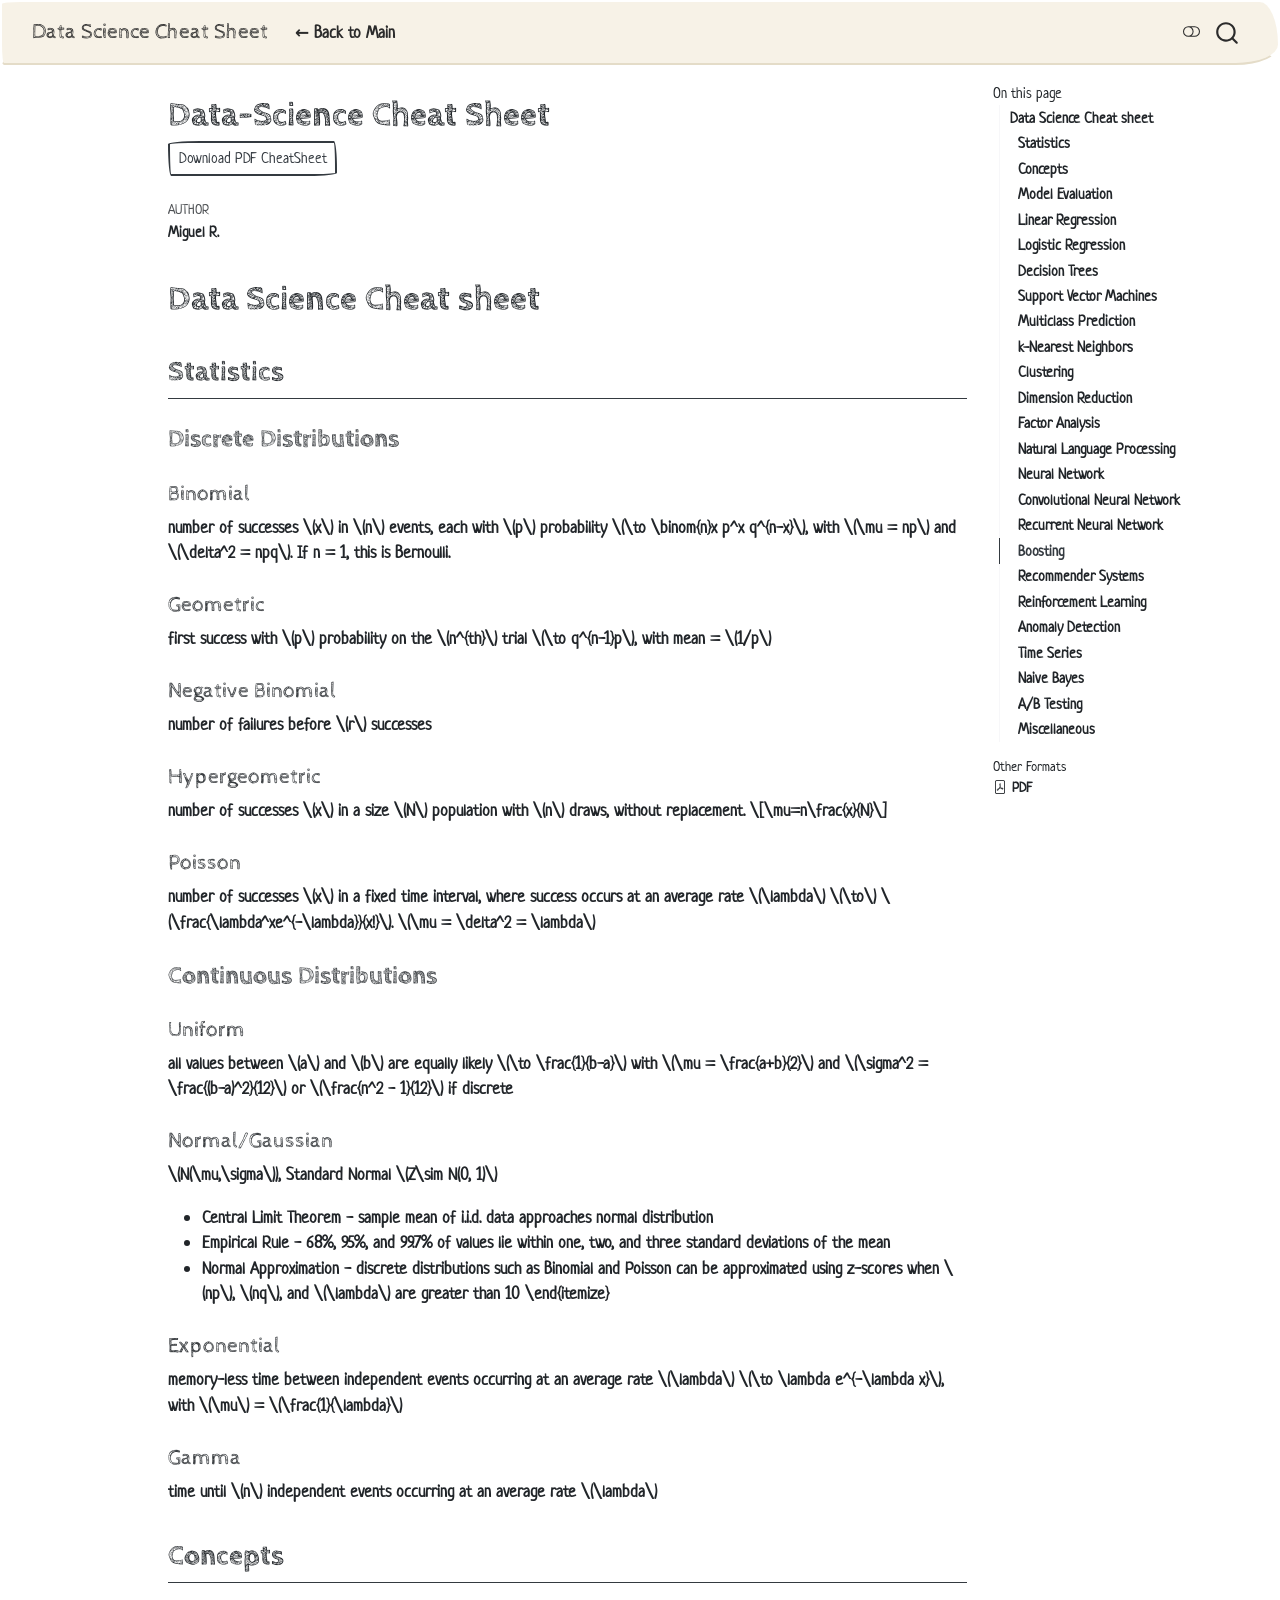
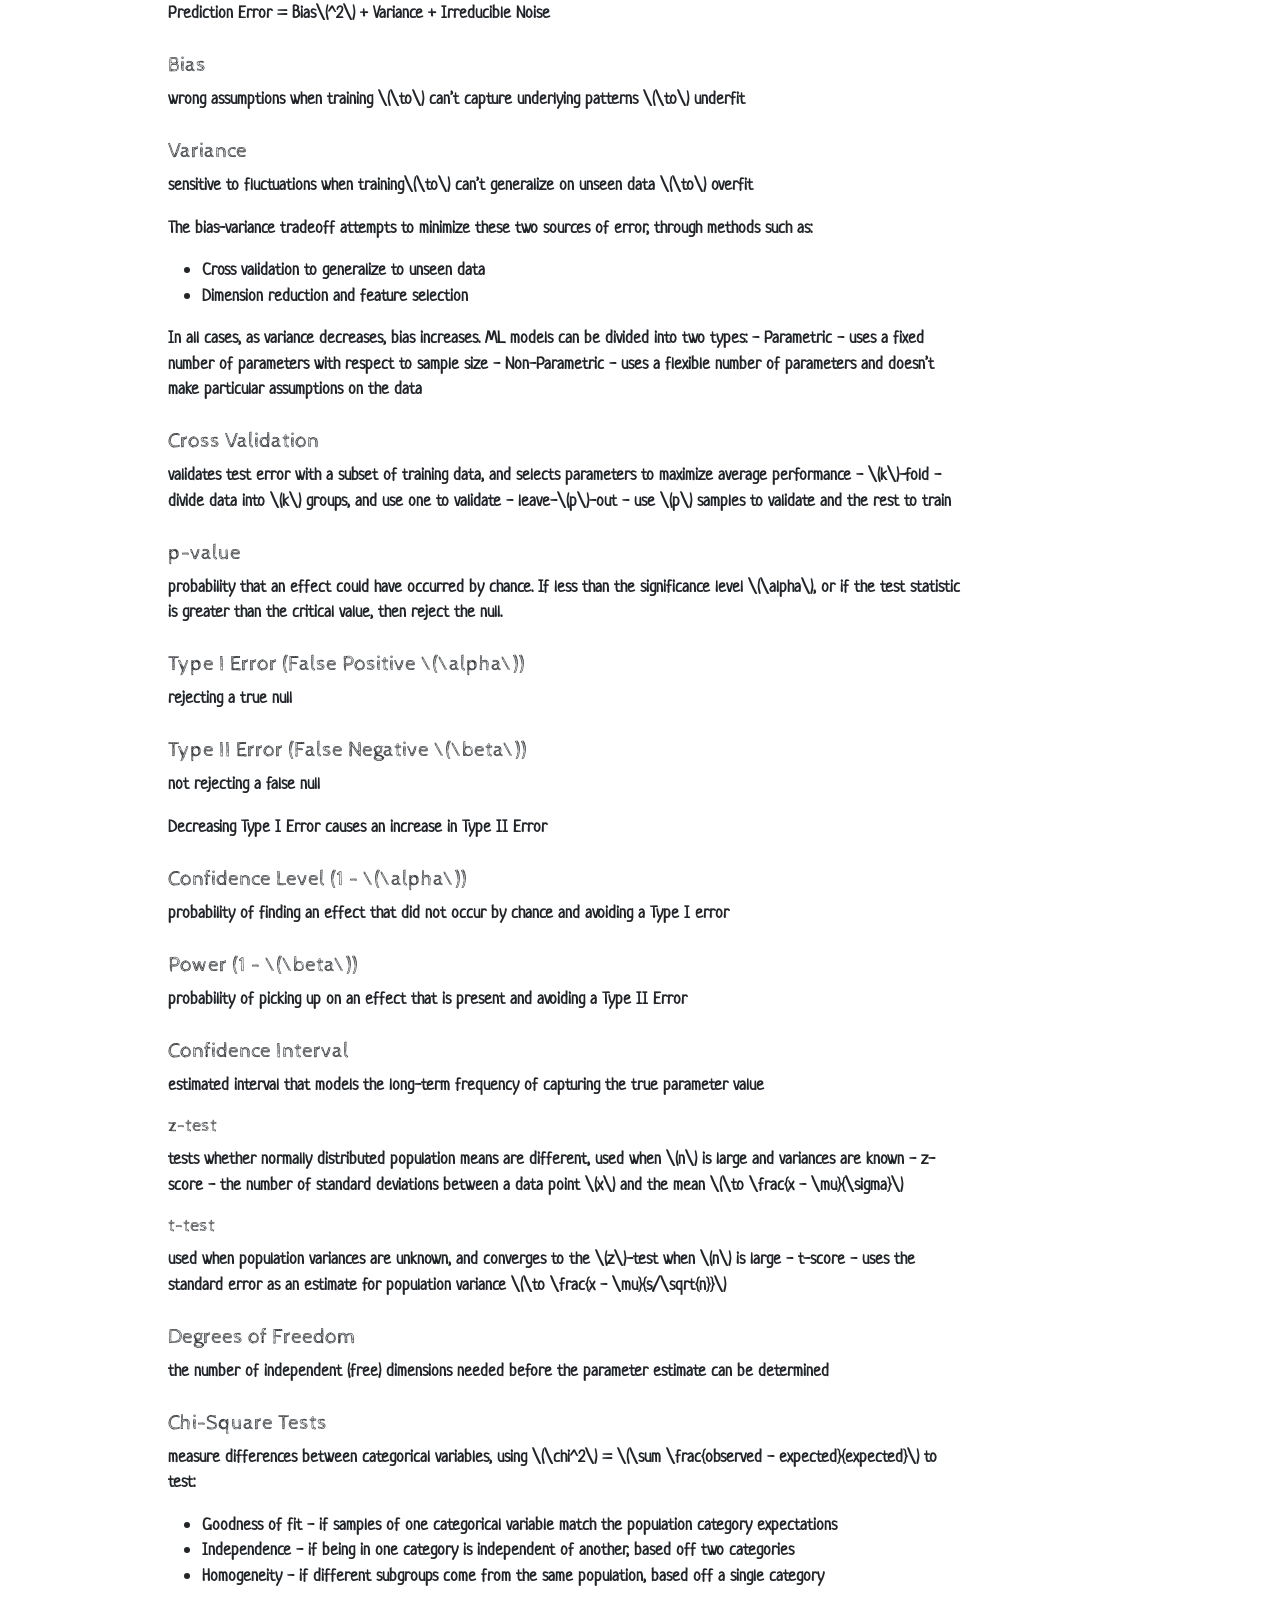
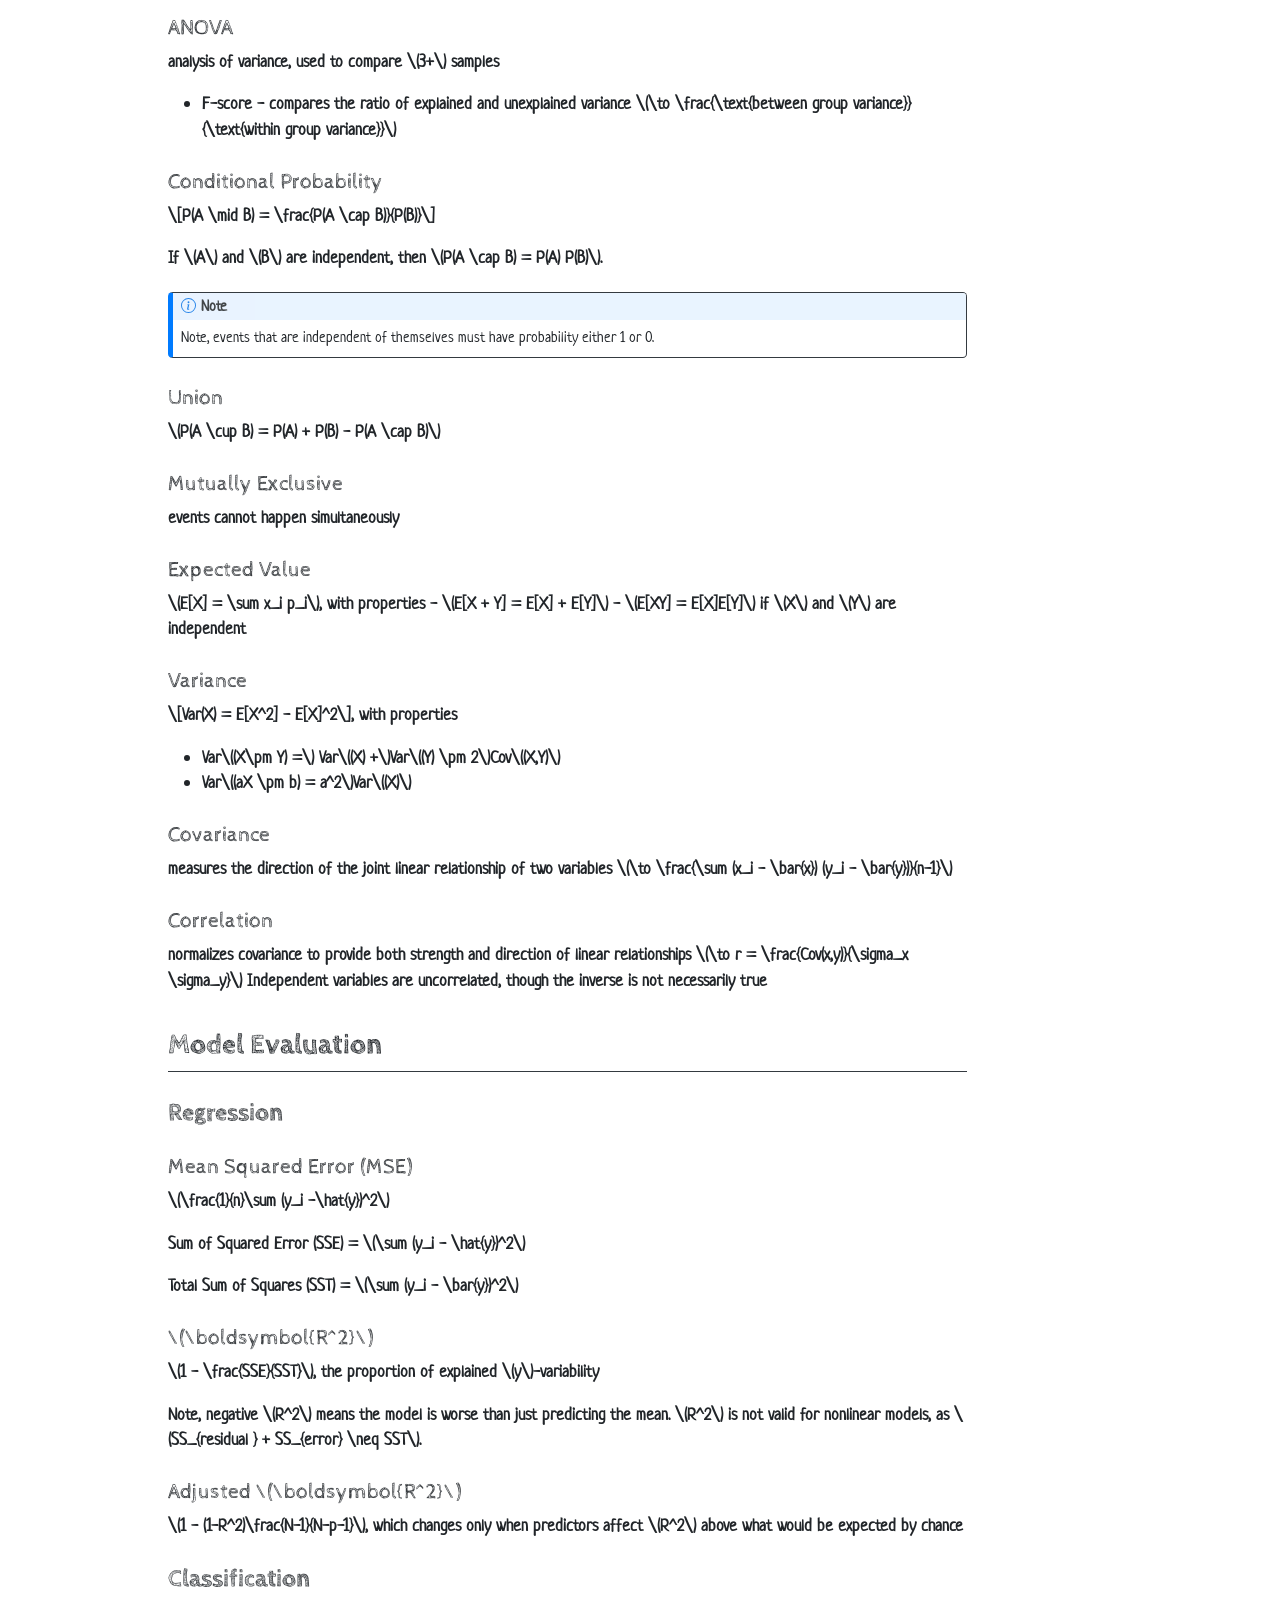
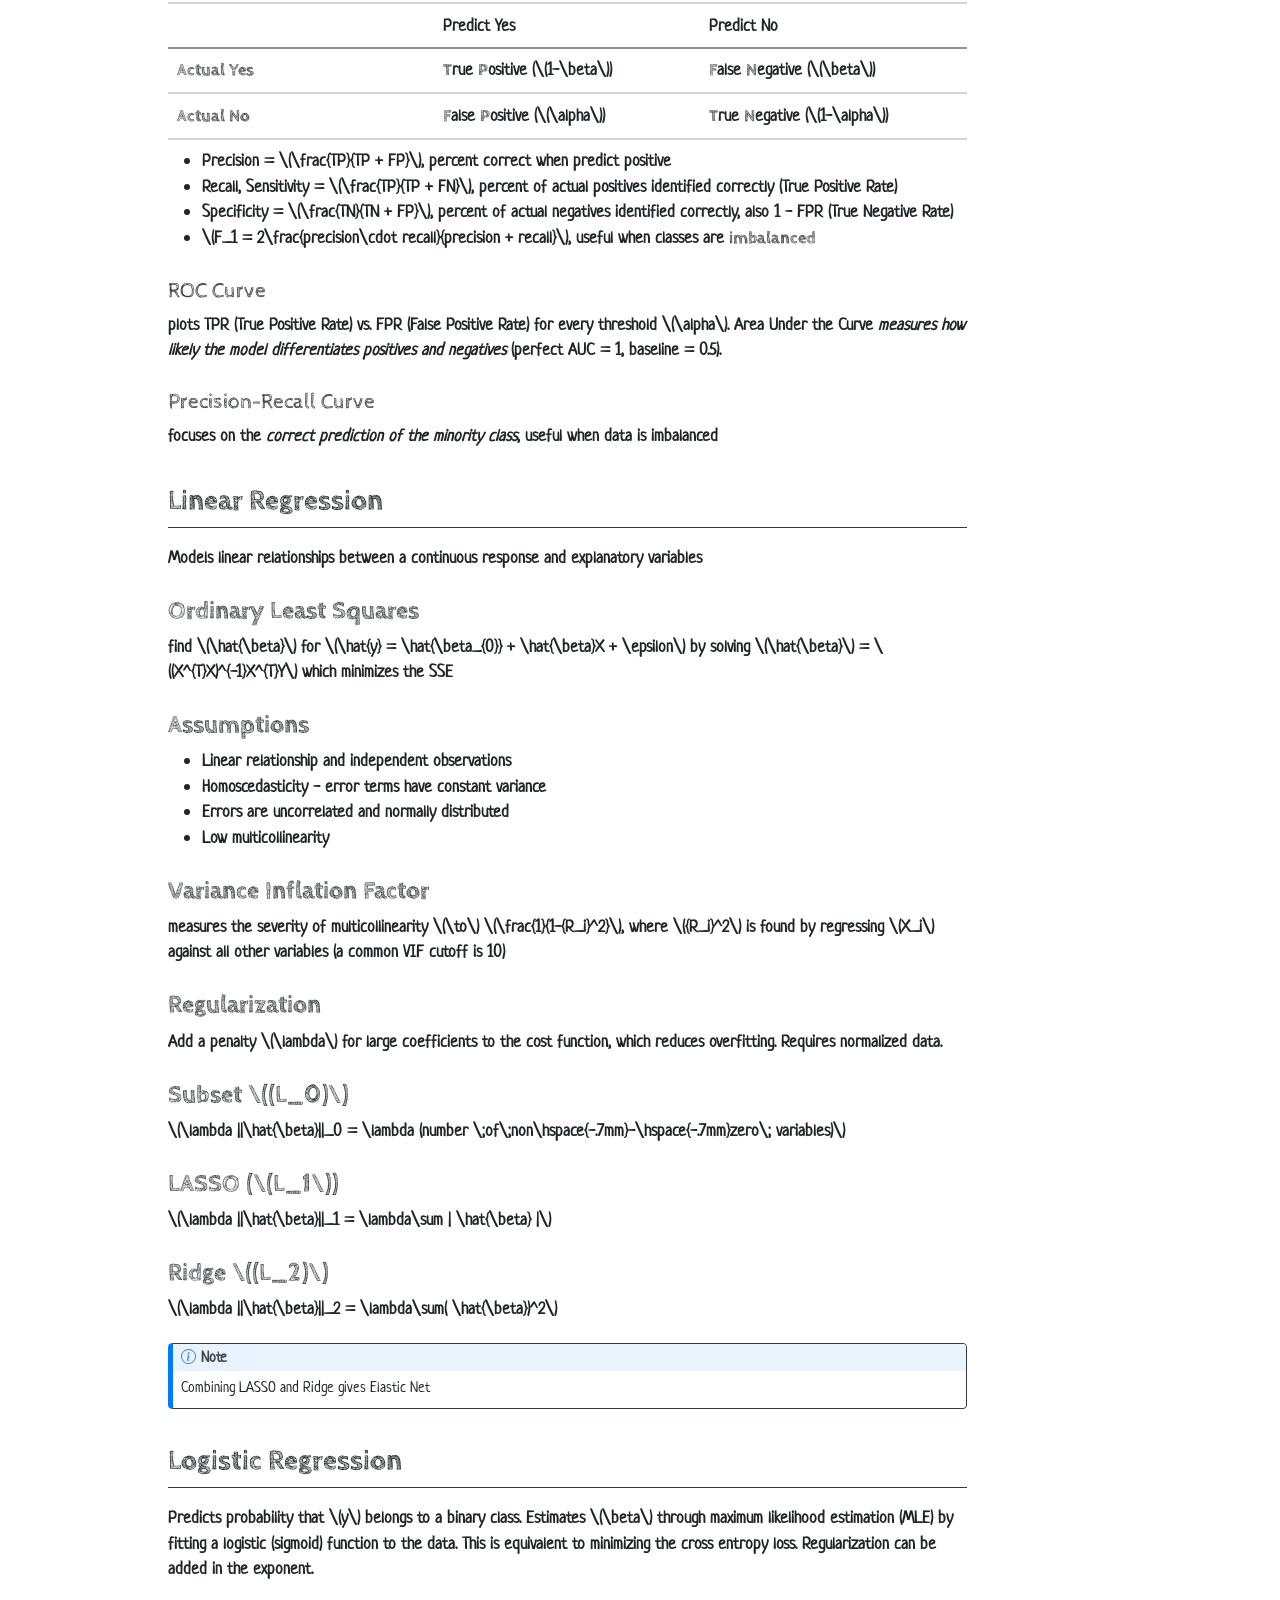
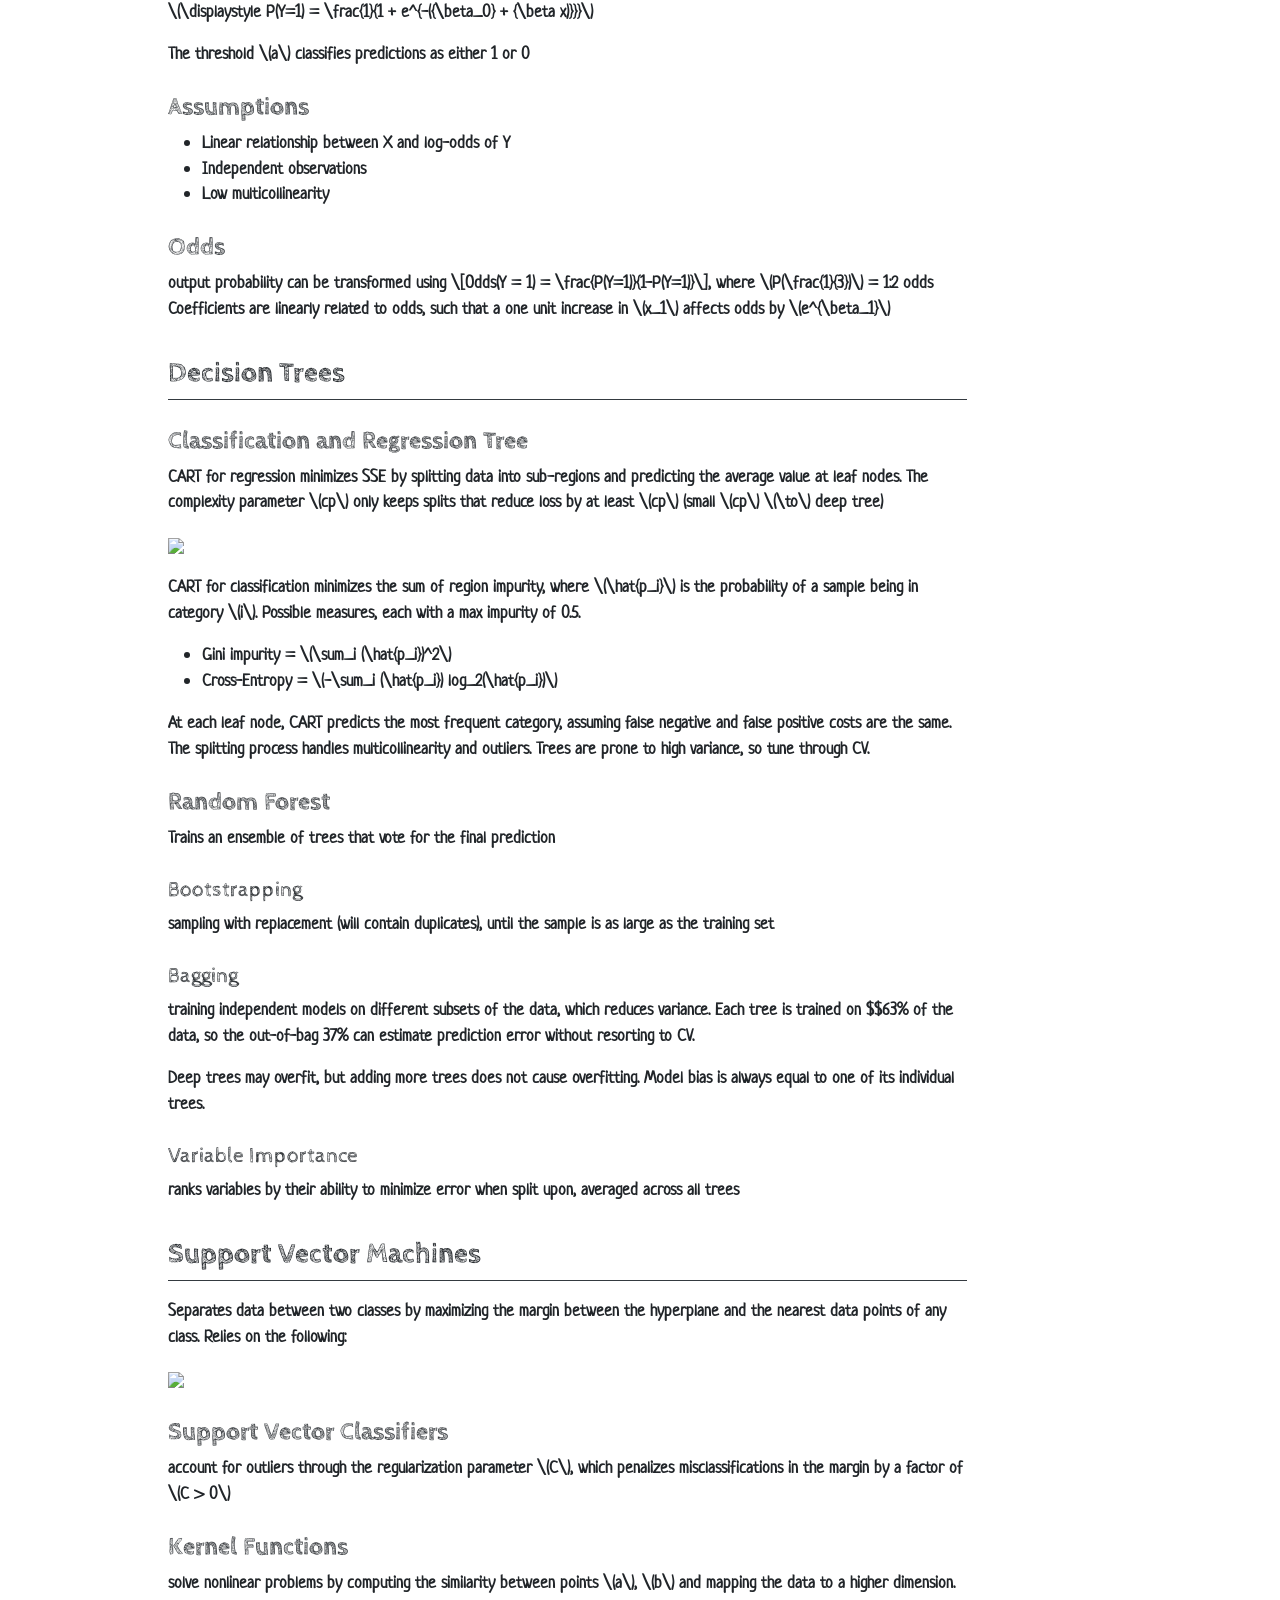
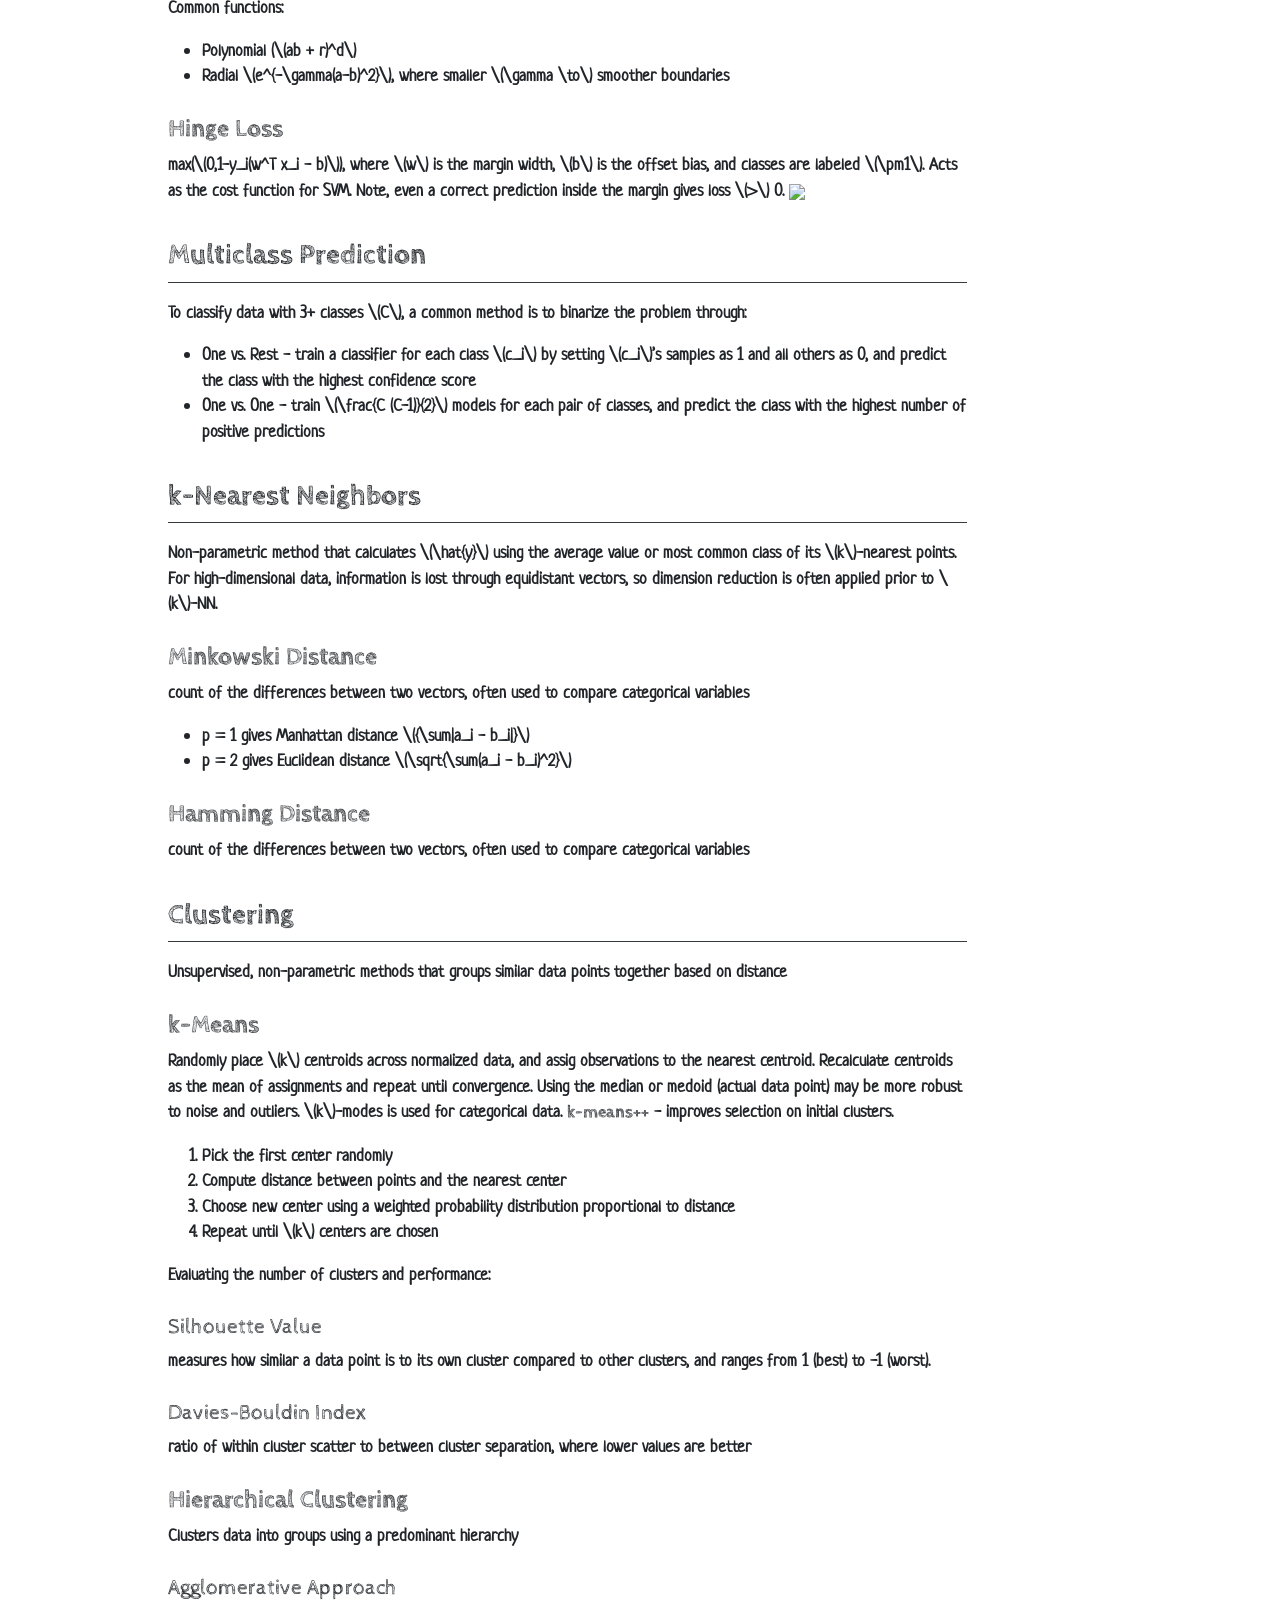
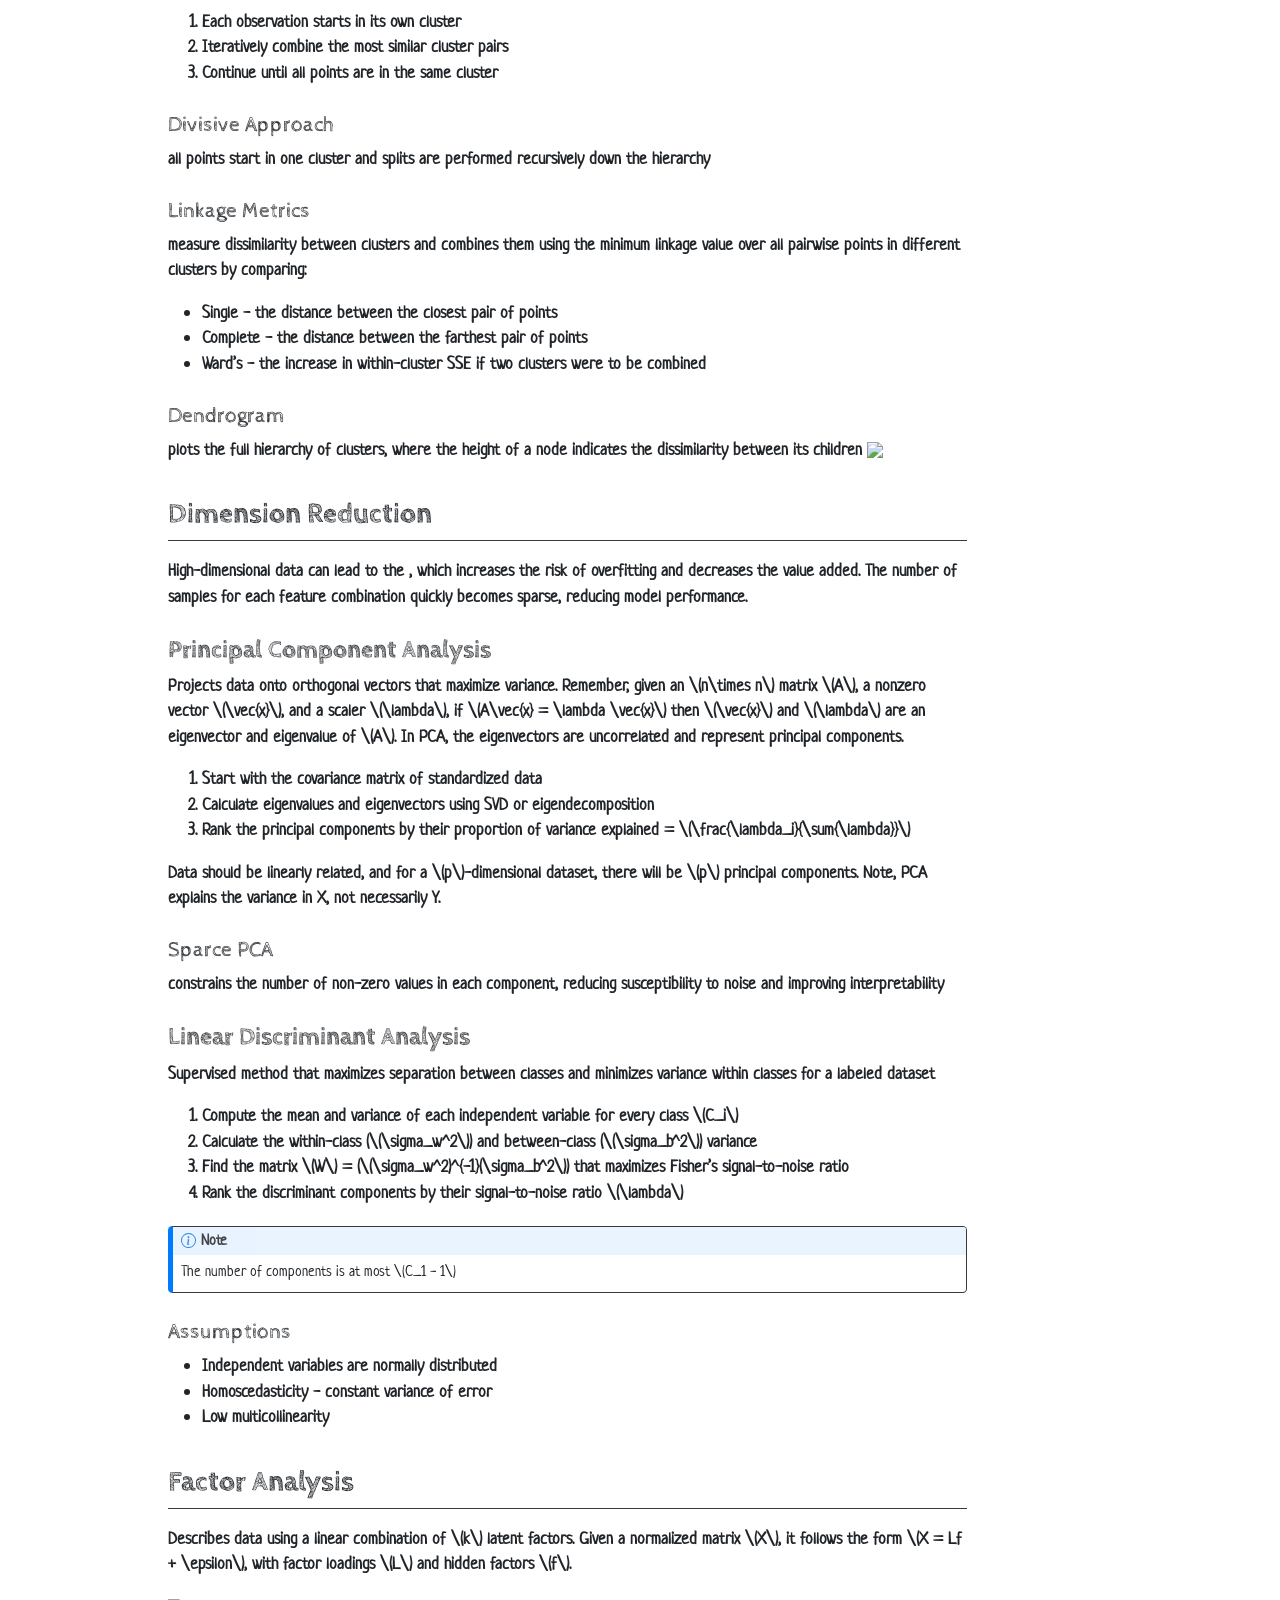
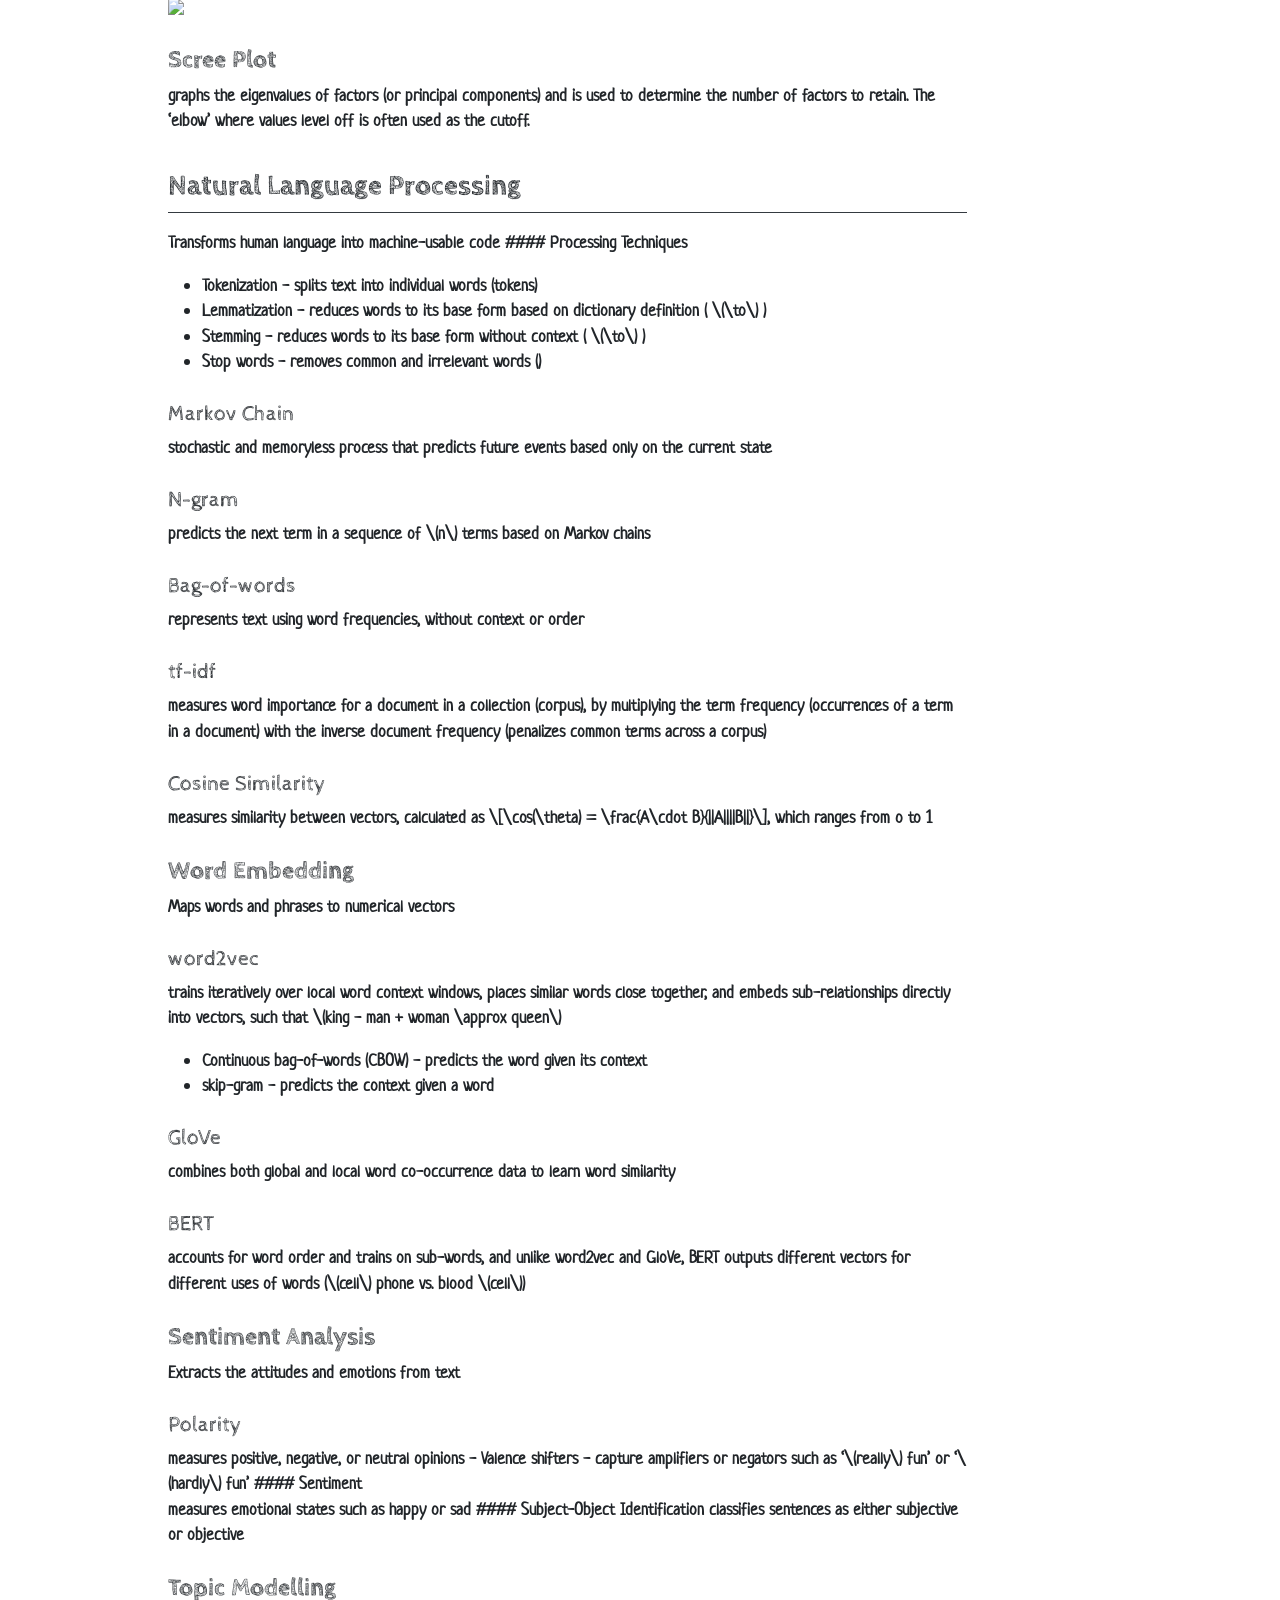
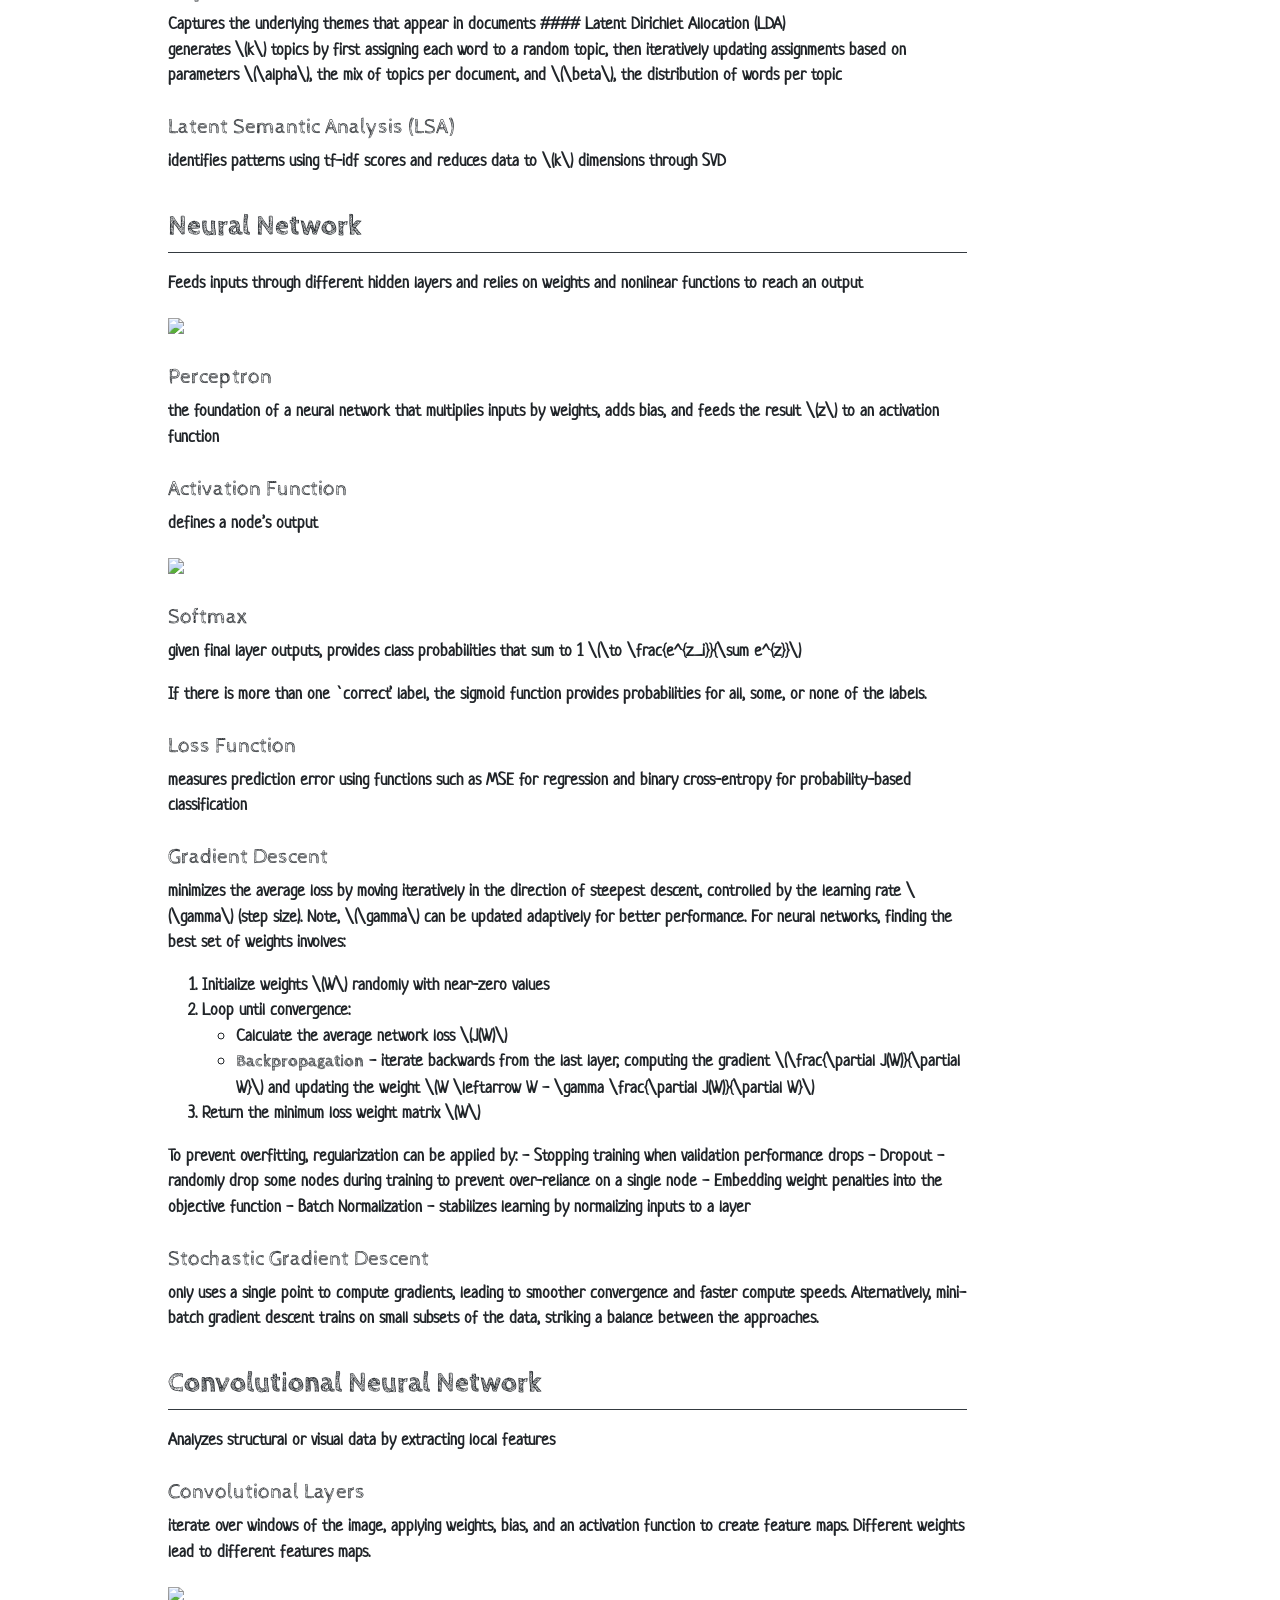
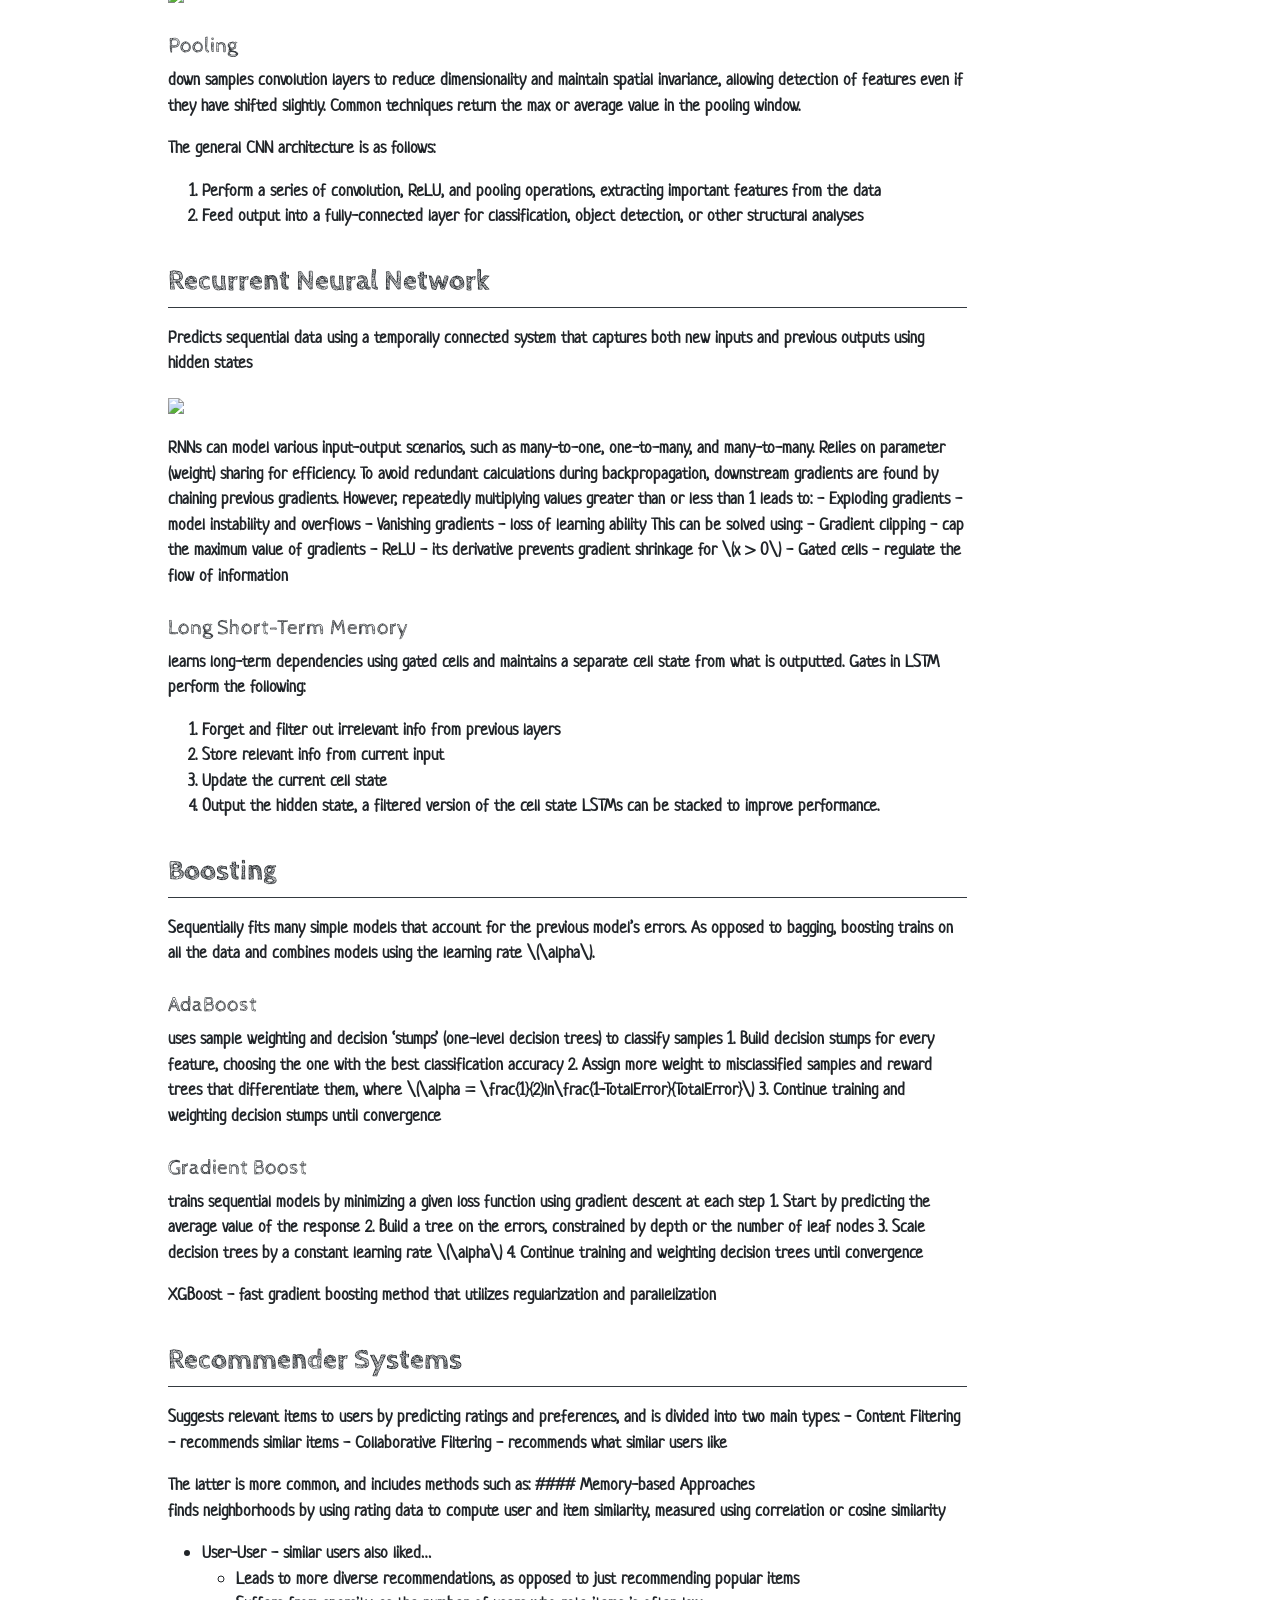
==== commit ed2684fe: "closes #17" ====
--- a/docs/index.html
+++ b/docs/index.html
@@ -389,7 +389,7 @@
   <li><a href="#miscellaneous" id="toc-miscellaneous" class="nav-link" data-scroll-target="#miscellaneous">Miscellaneous</a></li>
   </ul></li>
   </ul>
-</nav>
+<div class="quarto-alternate-formats"><h2>Other Formats</h2><ul><li><a href="index.pdf"><i class="bi bi-file-pdf"></i>PDF</a></li></ul></div></nav>
     </div>
 <!-- main -->
 <main class="content" id="quarto-document-content">
@@ -398,6 +398,7 @@
 <header id="title-block-header" class="quarto-title-block default">
 <div class="quarto-title">
 <h1 class="title">Data-Science Cheat Sheet</h1>
+<p class="subtitle lead"><a href="https://github.com/migue-rc/Data-Science-Cheatsheet/releases/download/v1.0.0/Data_Science_Cheatsheet.pdf" class="btn btn-outline-primary btn-sm" style="font-family: inherit;" role="button">Download PDF CheatSheet</a></p>
 </div>
 
 
@@ -464,7 +465,7 @@
 </section>
 <section id="exponential" class="level4">
 <h4 class="anchored" data-anchor-id="exponential">Exponential</h4>
-<p>memoryless time between independent events occurring at an average rate <span class="math inline">\(\lambda\)</span> <span class="math inline">\(\to \lambda e^{-\lambda x}\)</span>, with <span class="math inline">\(\mu\)</span> = <span class="math inline">\(\frac{1}{\lambda}\)</span></p>
+<p>memory-less time between independent events occurring at an average rate <span class="math inline">\(\lambda\)</span> <span class="math inline">\(\to \lambda e^{-\lambda x}\)</span>, with <span class="math inline">\(\mu\)</span> = <span class="math inline">\(\frac{1}{\lambda}\)</span></p>
 </section>
 <section id="gamma" class="level4">
 <h4 class="anchored" data-anchor-id="gamma">Gamma</h4>
@@ -586,7 +587,7 @@
 </section>
 <section id="covariance" class="level4">
 <h4 class="anchored" data-anchor-id="covariance">Covariance</h4>
-<p>measures the direction of the joint linear relationship of two variables $ $</p>
+<p>measures the direction of the joint linear relationship of two variables <span class="math inline">\(\to \frac{\sum (x_i - \bar{x}) (y_i - \bar{y})}{n-1}\)</span></p>
 </section>
 <section id="correlation" class="level4">
 <h4 class="anchored" data-anchor-id="correlation">Correlation</h4>
@@ -1107,7 +1108,7 @@
 </section>
 <section id="policy" class="level4">
 <h4 class="anchored" data-anchor-id="policy">Policy</h4>
-<p>chooses the best actions for an agent at various states \ $ (s) = _a Q(s,a)$\</p>
+<p>chooses the best actions for an agent at various states <span class="math display">\[\pi(s) = \operatorname*{argmax}_a Q(s,a)\]</span></p>
 <p>Deep RL algorithms can further be divided into two main types, depending on their learning objective</p>
 </section>
 <section id="value-learning" class="level4">
@@ -1255,7 +1256,7 @@
 </section>
 <section id="multivariate-testing" class="level4">
 <h4 class="anchored" data-anchor-id="multivariate-testing">Multivariate Testing</h4>
-<p>compares 3<span class="math inline">\(\plus\)</span> variants or combinations, but requires larger sample sizes</p>
+<p>compares <span class="math inline">\(3+\)</span> variants or combinations, but requires larger sample sizes</p>
 </section>
 <section id="bonferroni-correction" class="level4">
 <h4 class="anchored" data-anchor-id="bonferroni-correction">Bonferroni Correction</h4>
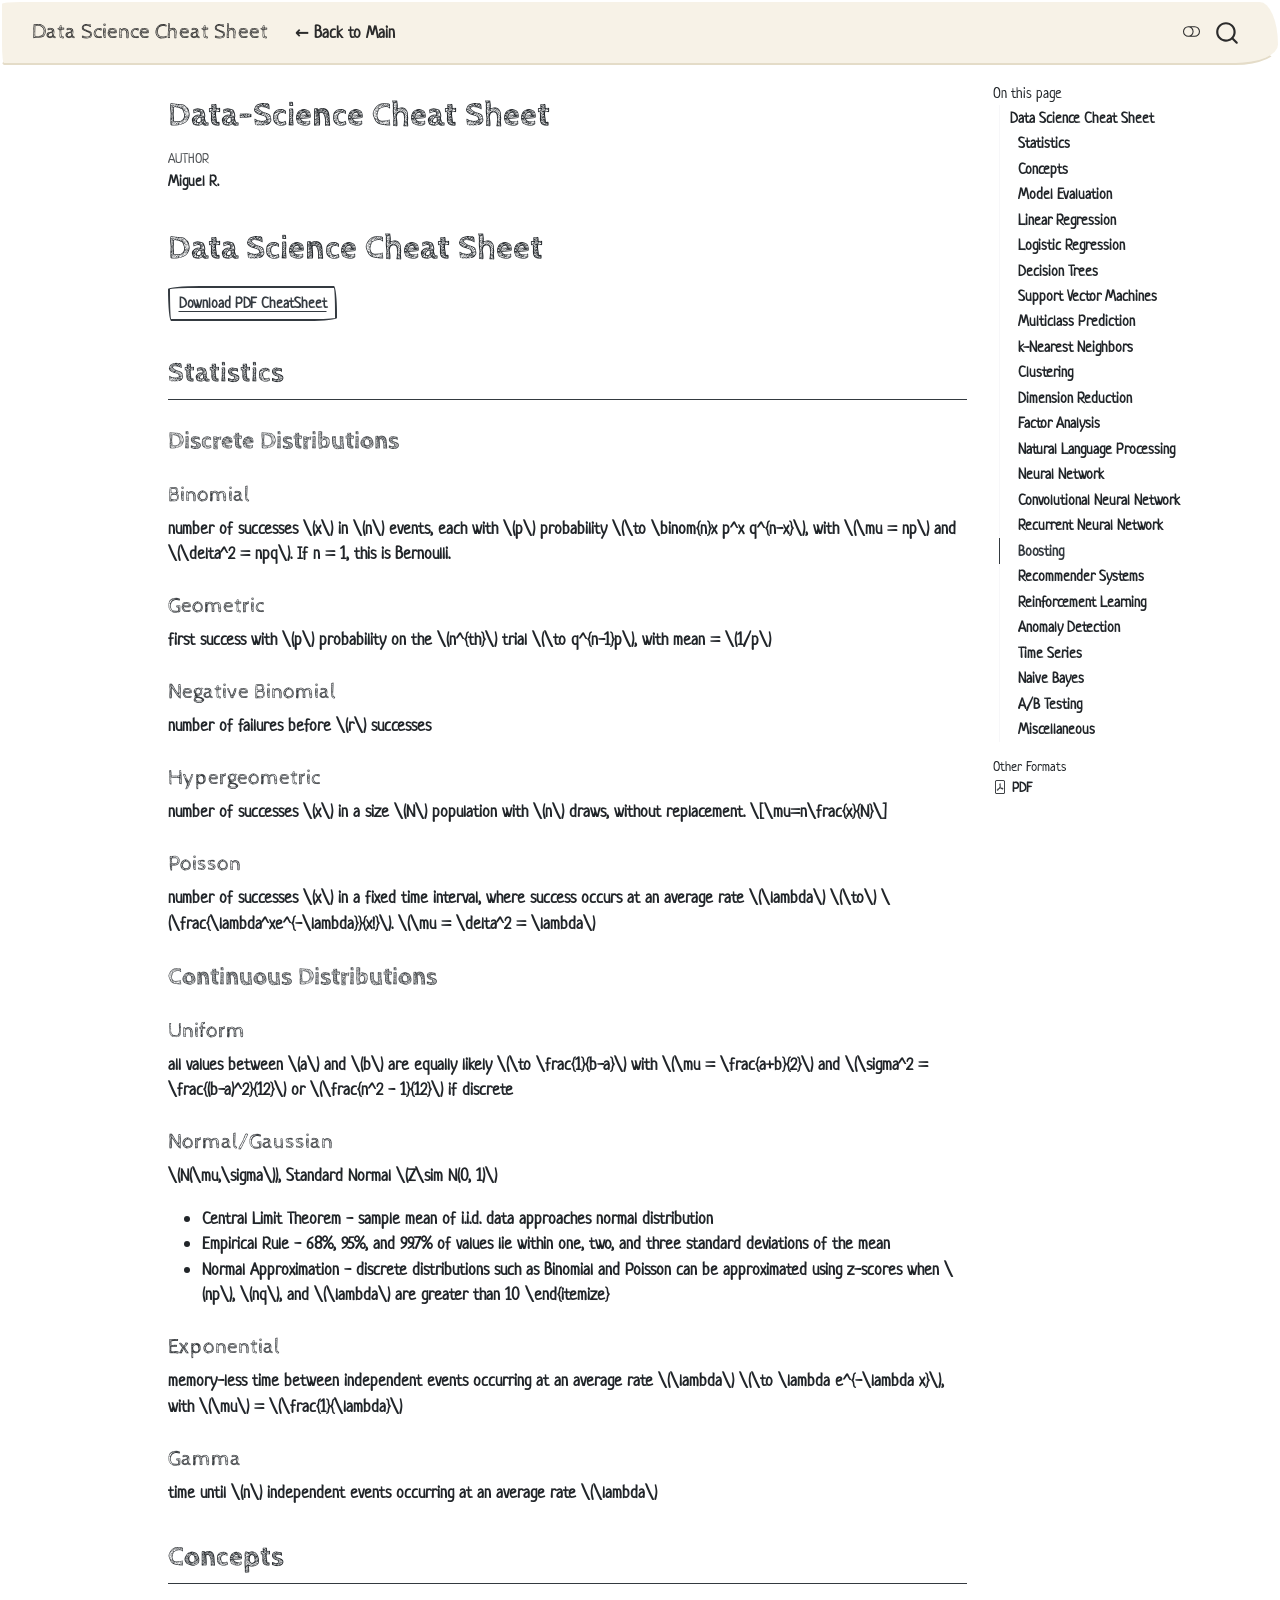
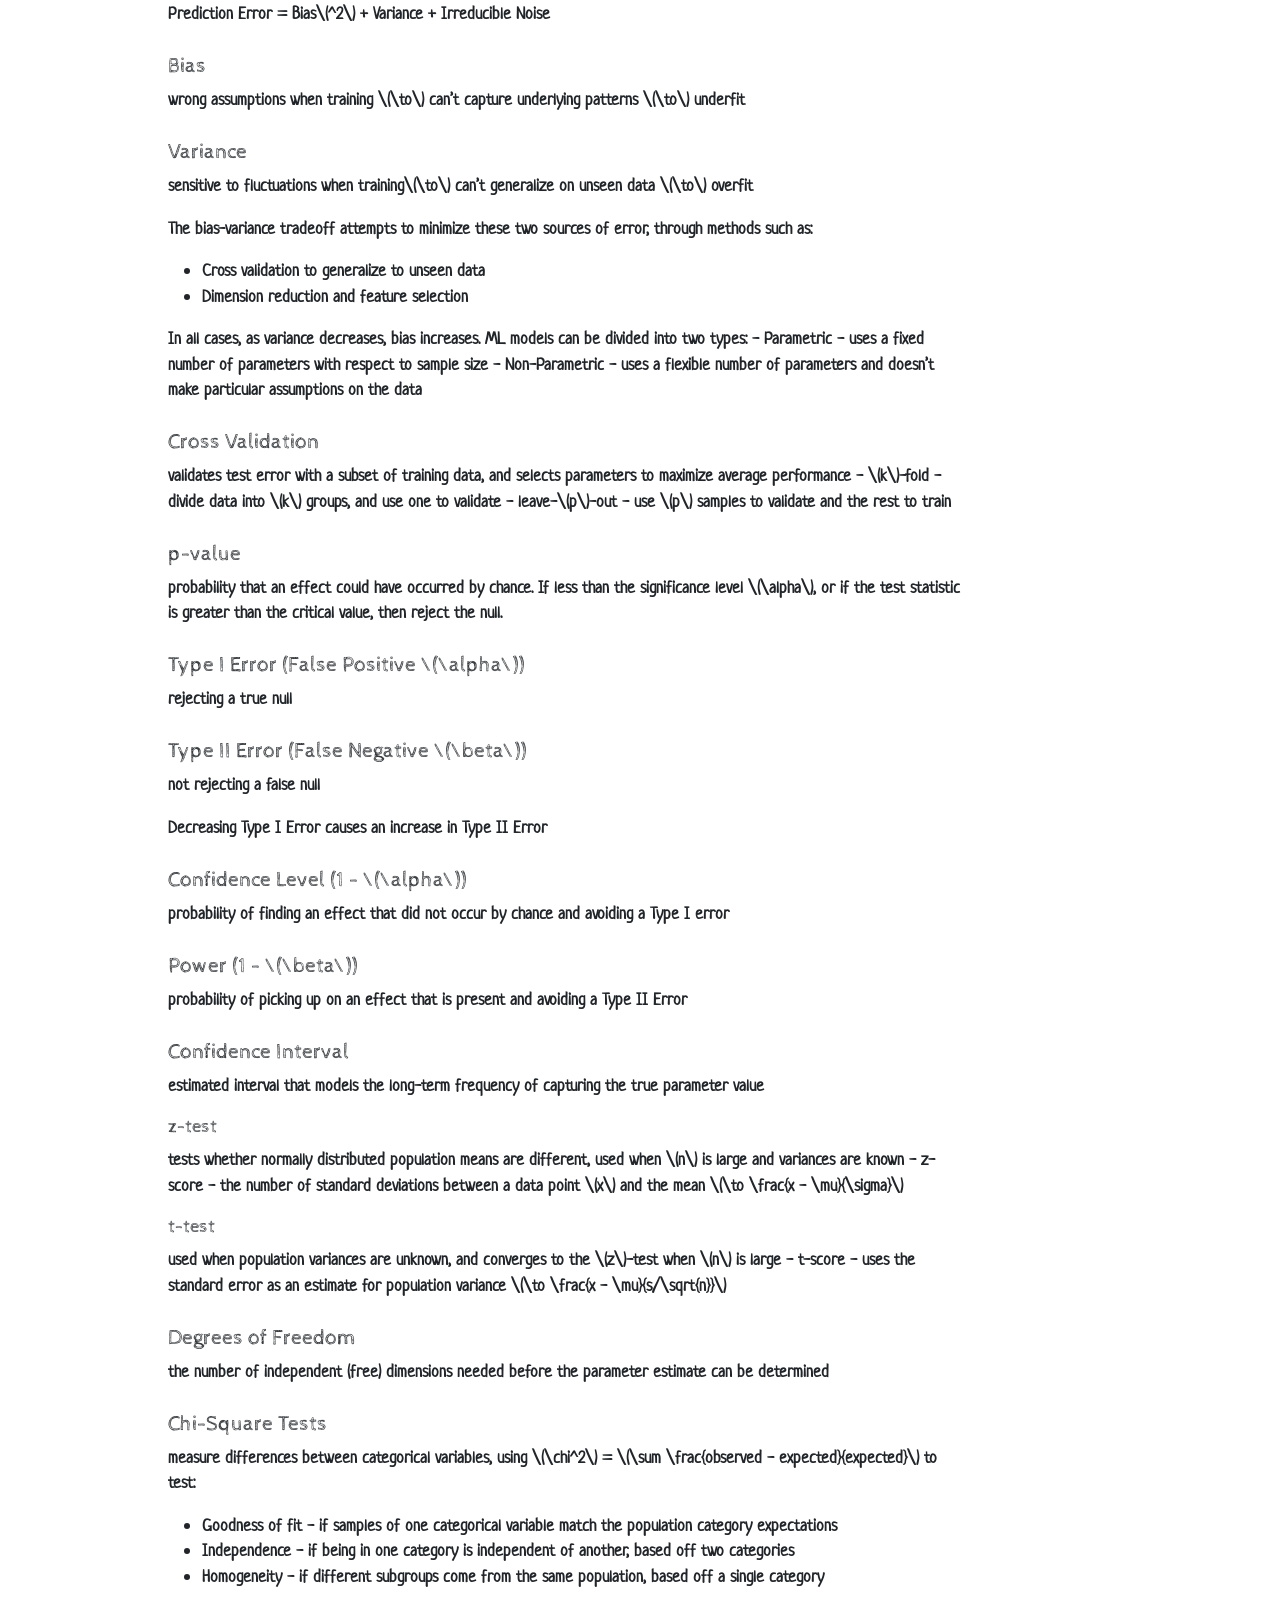
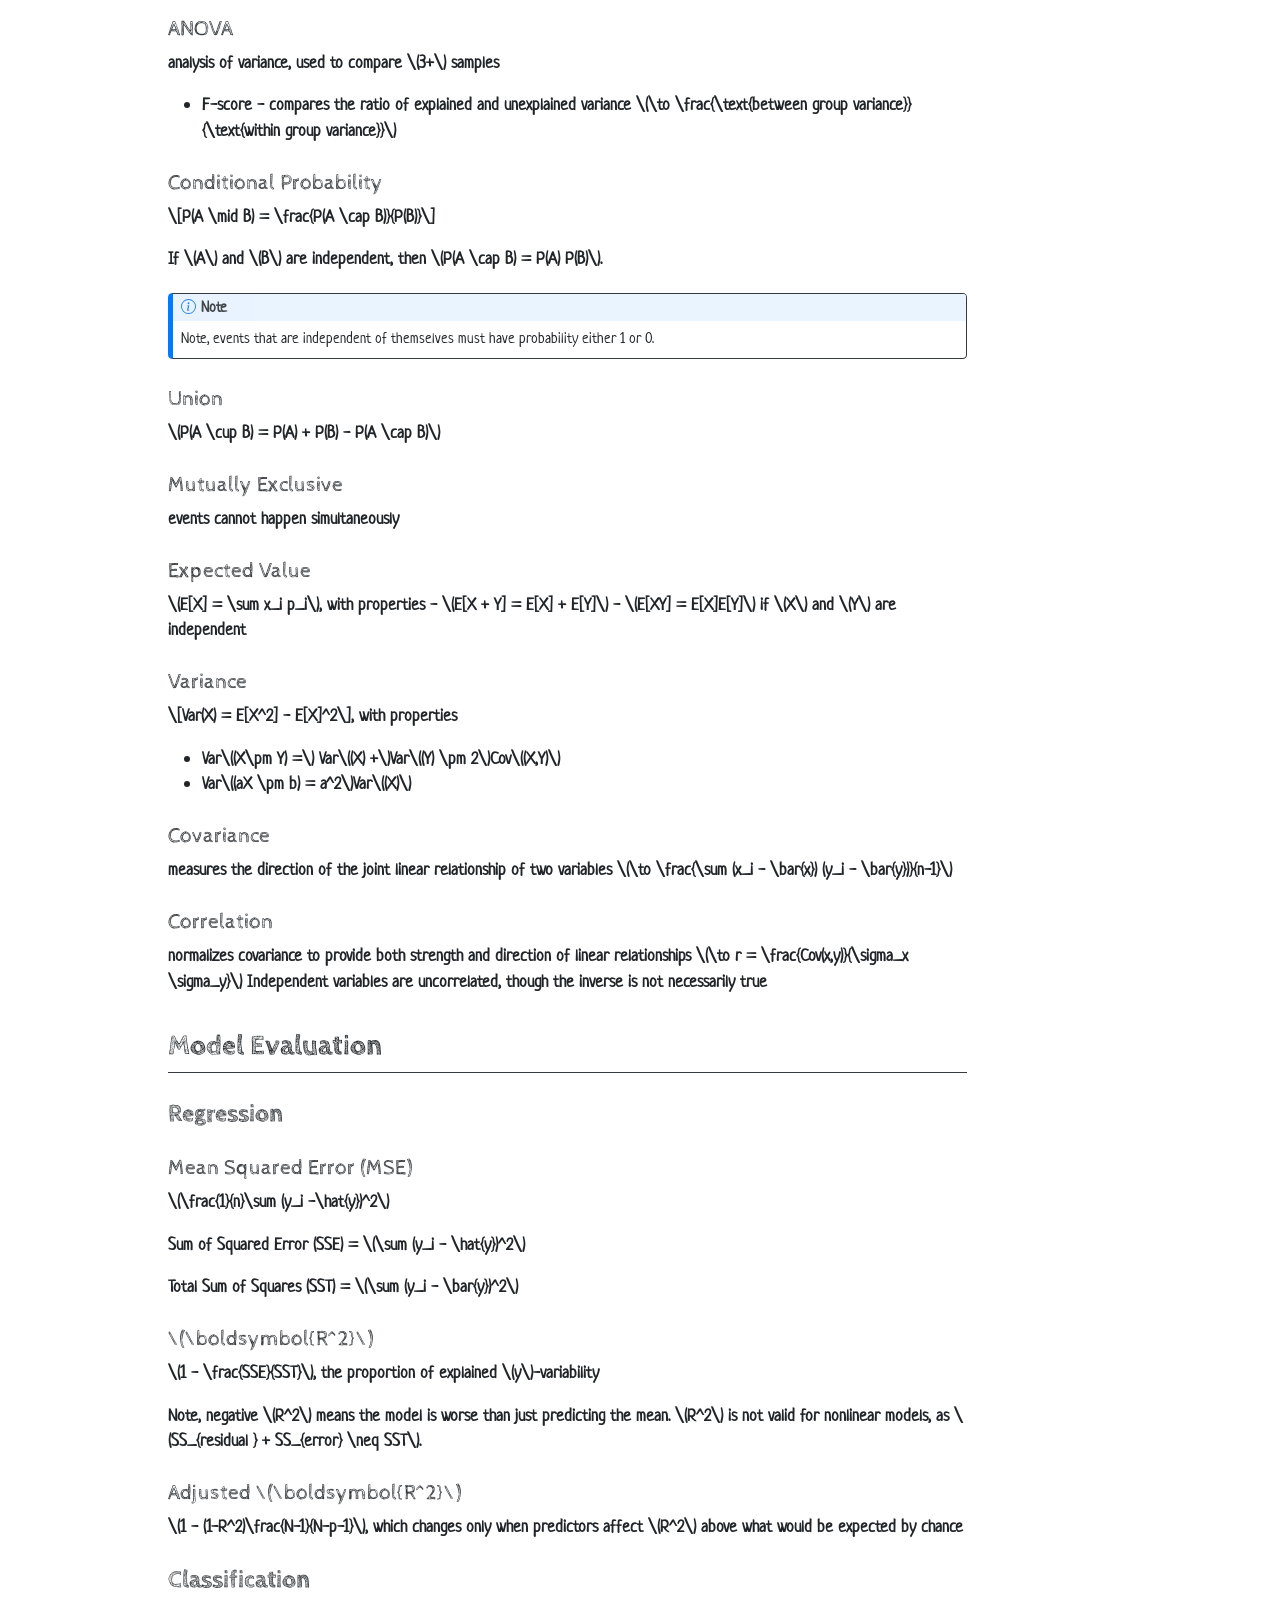
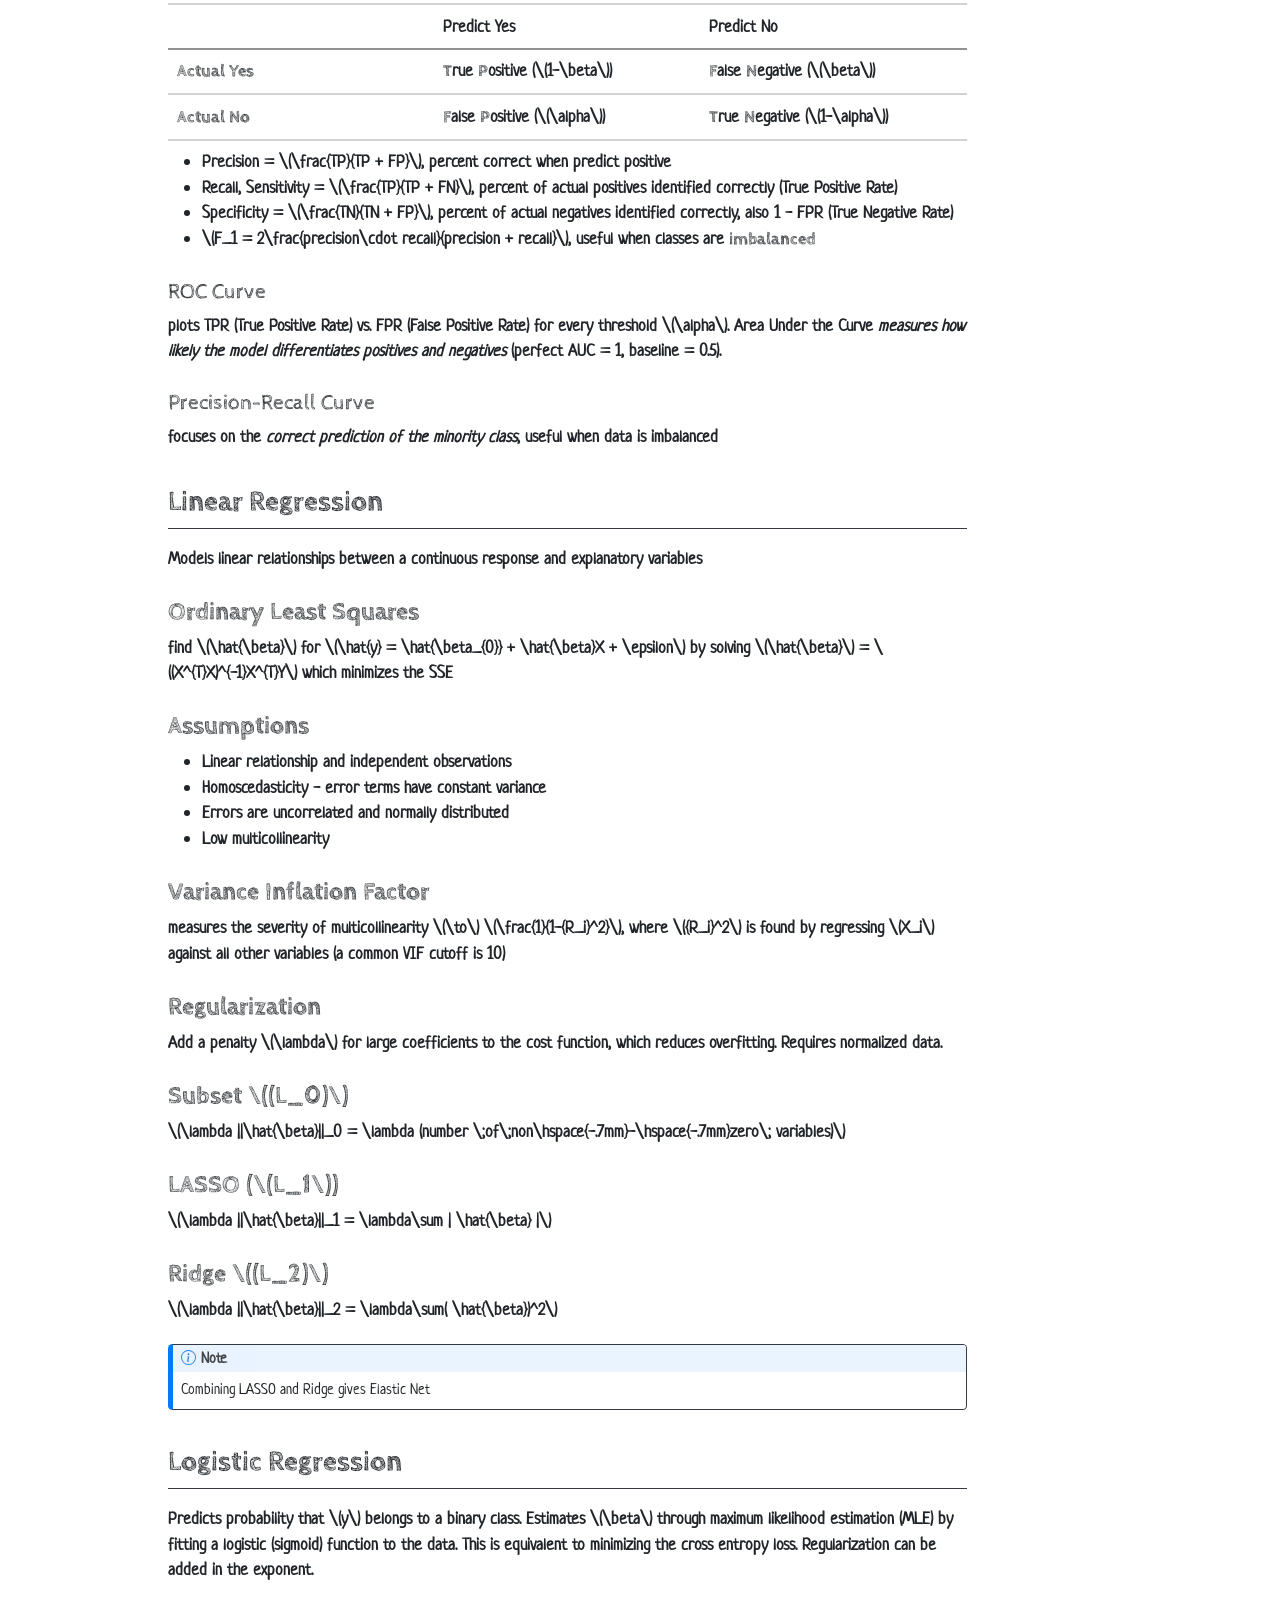
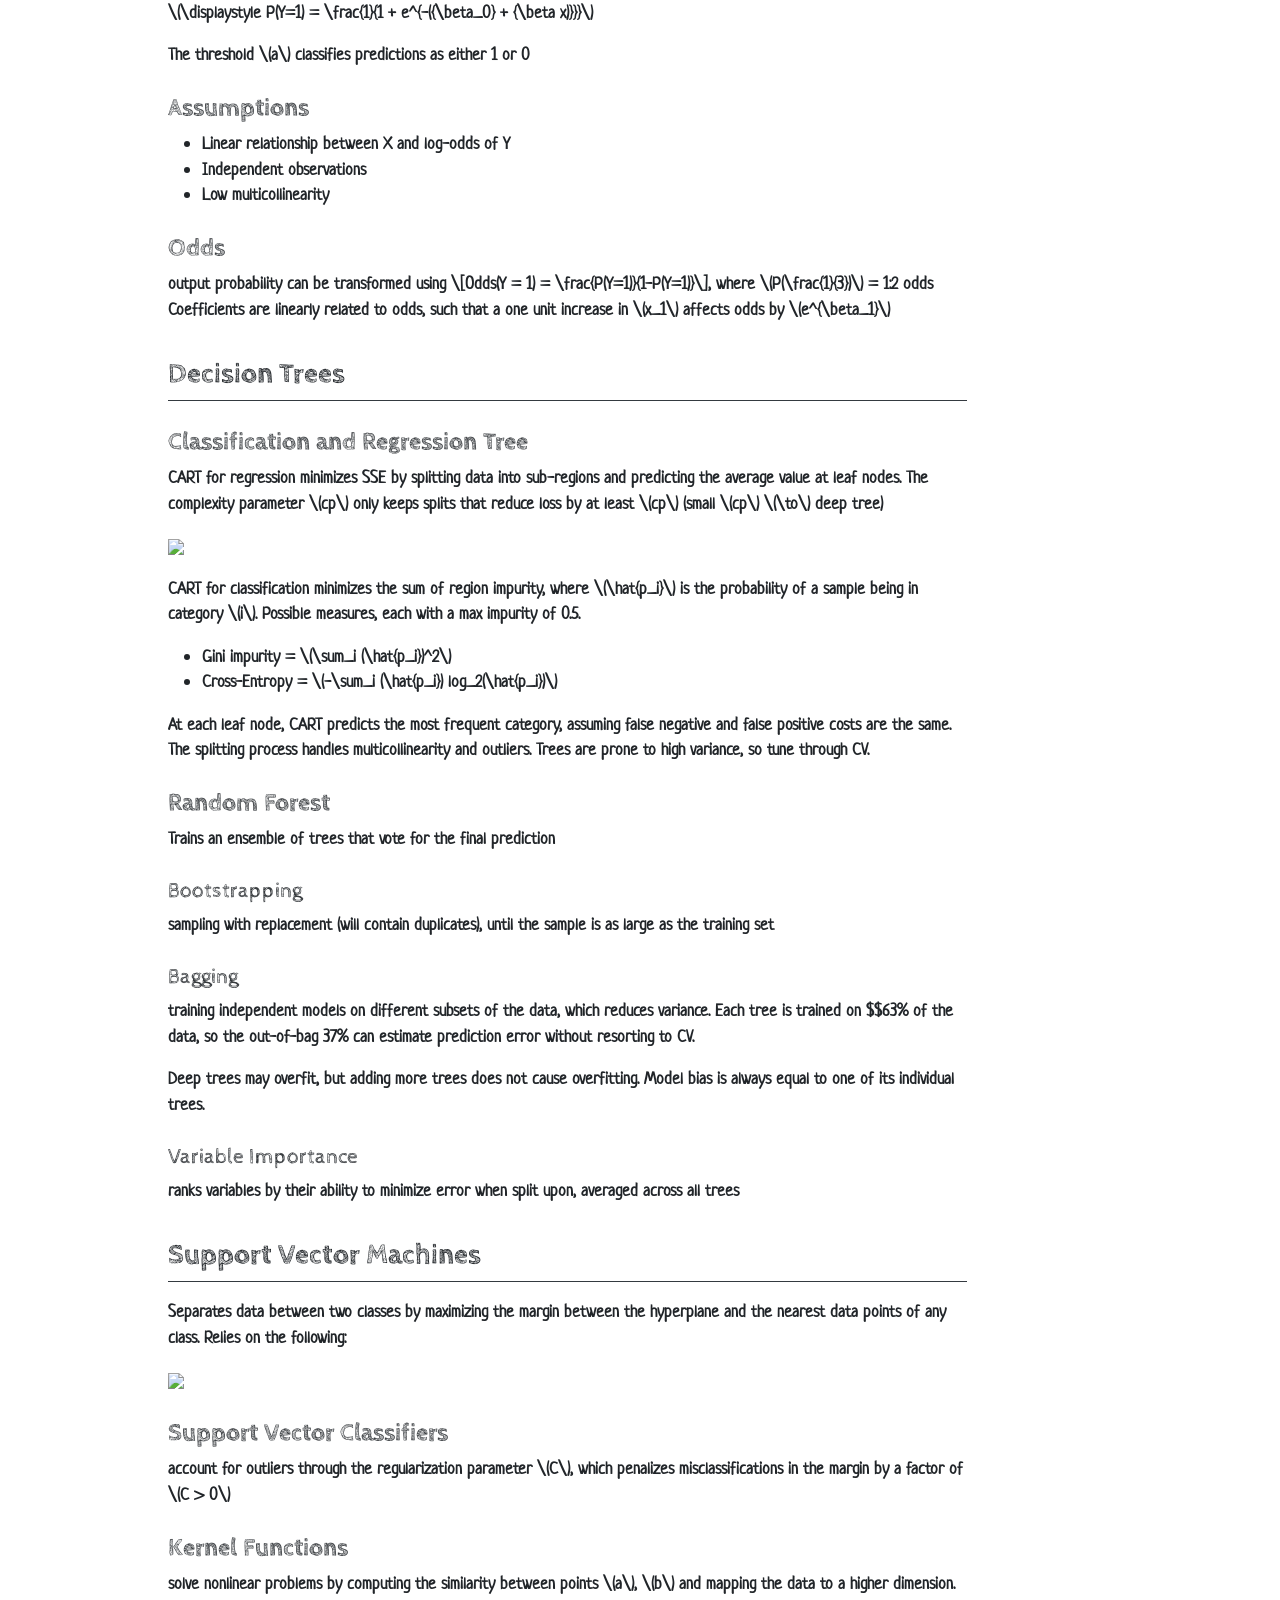
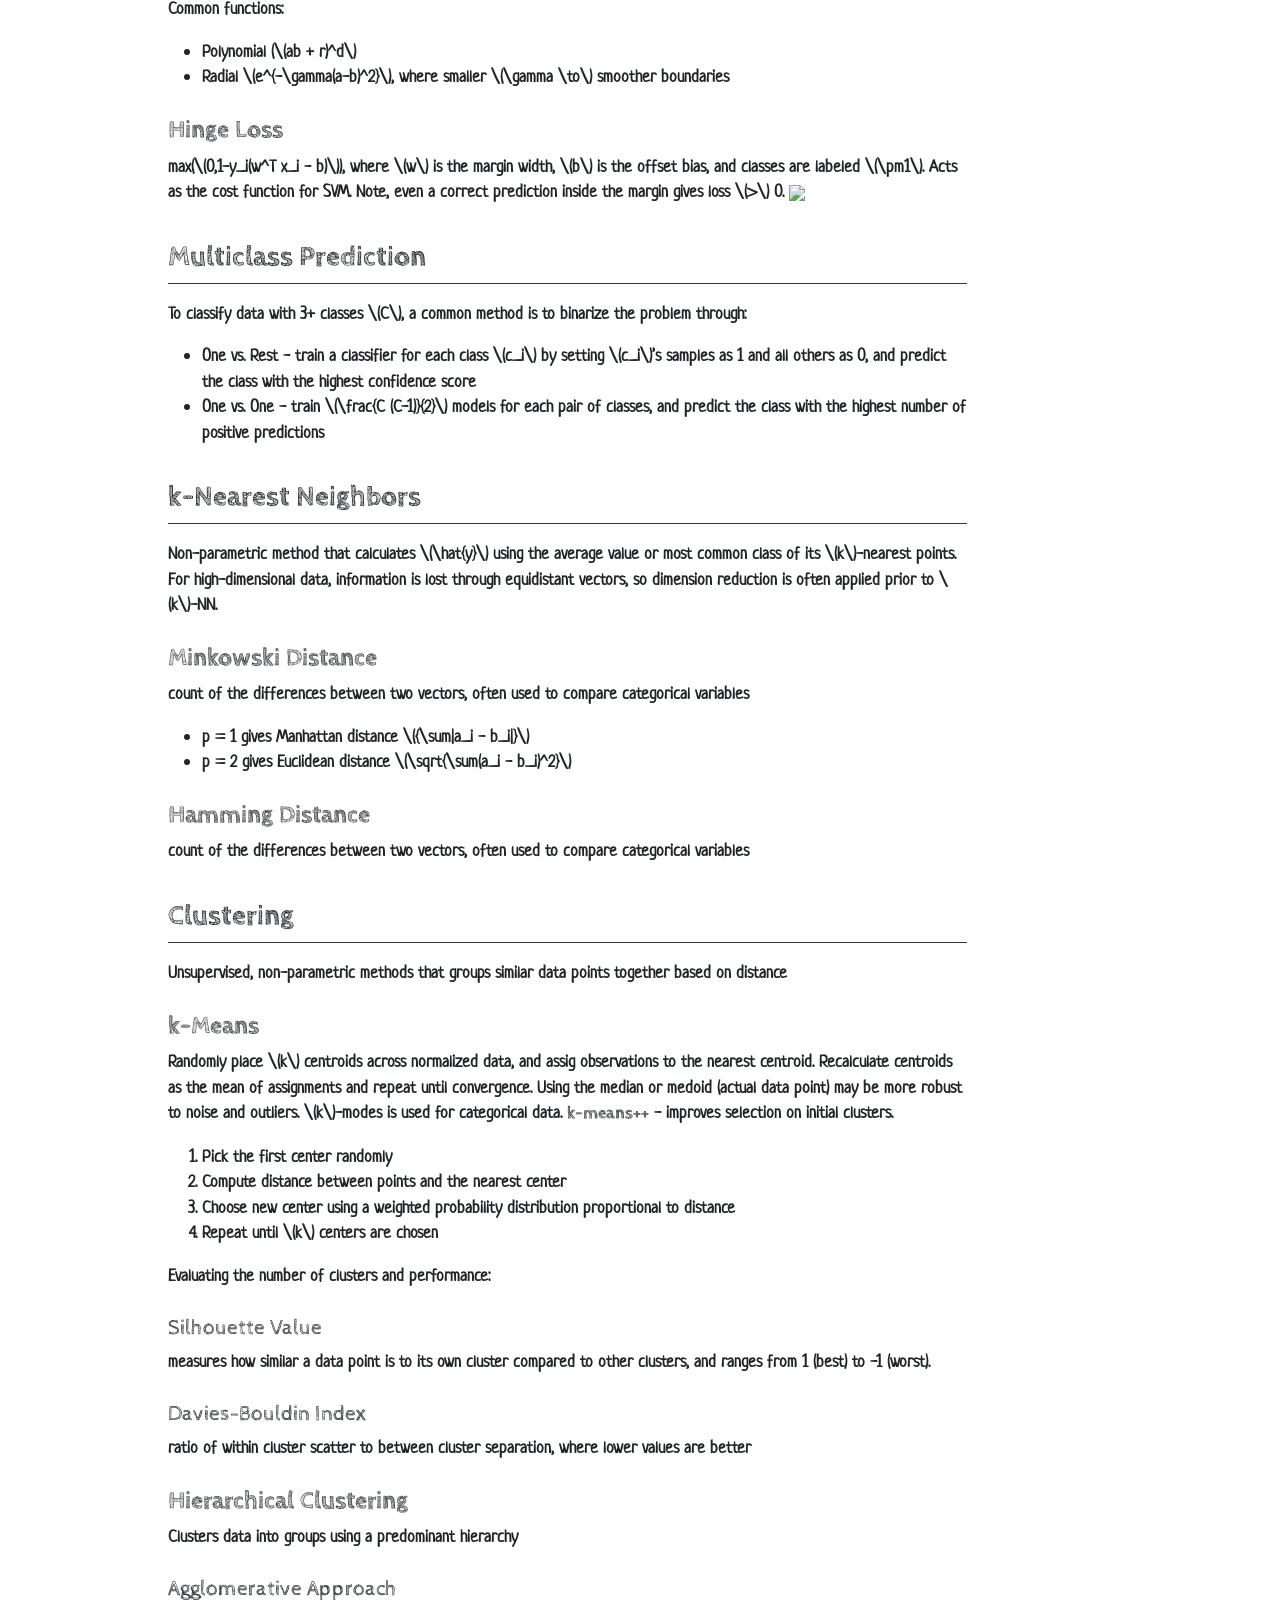
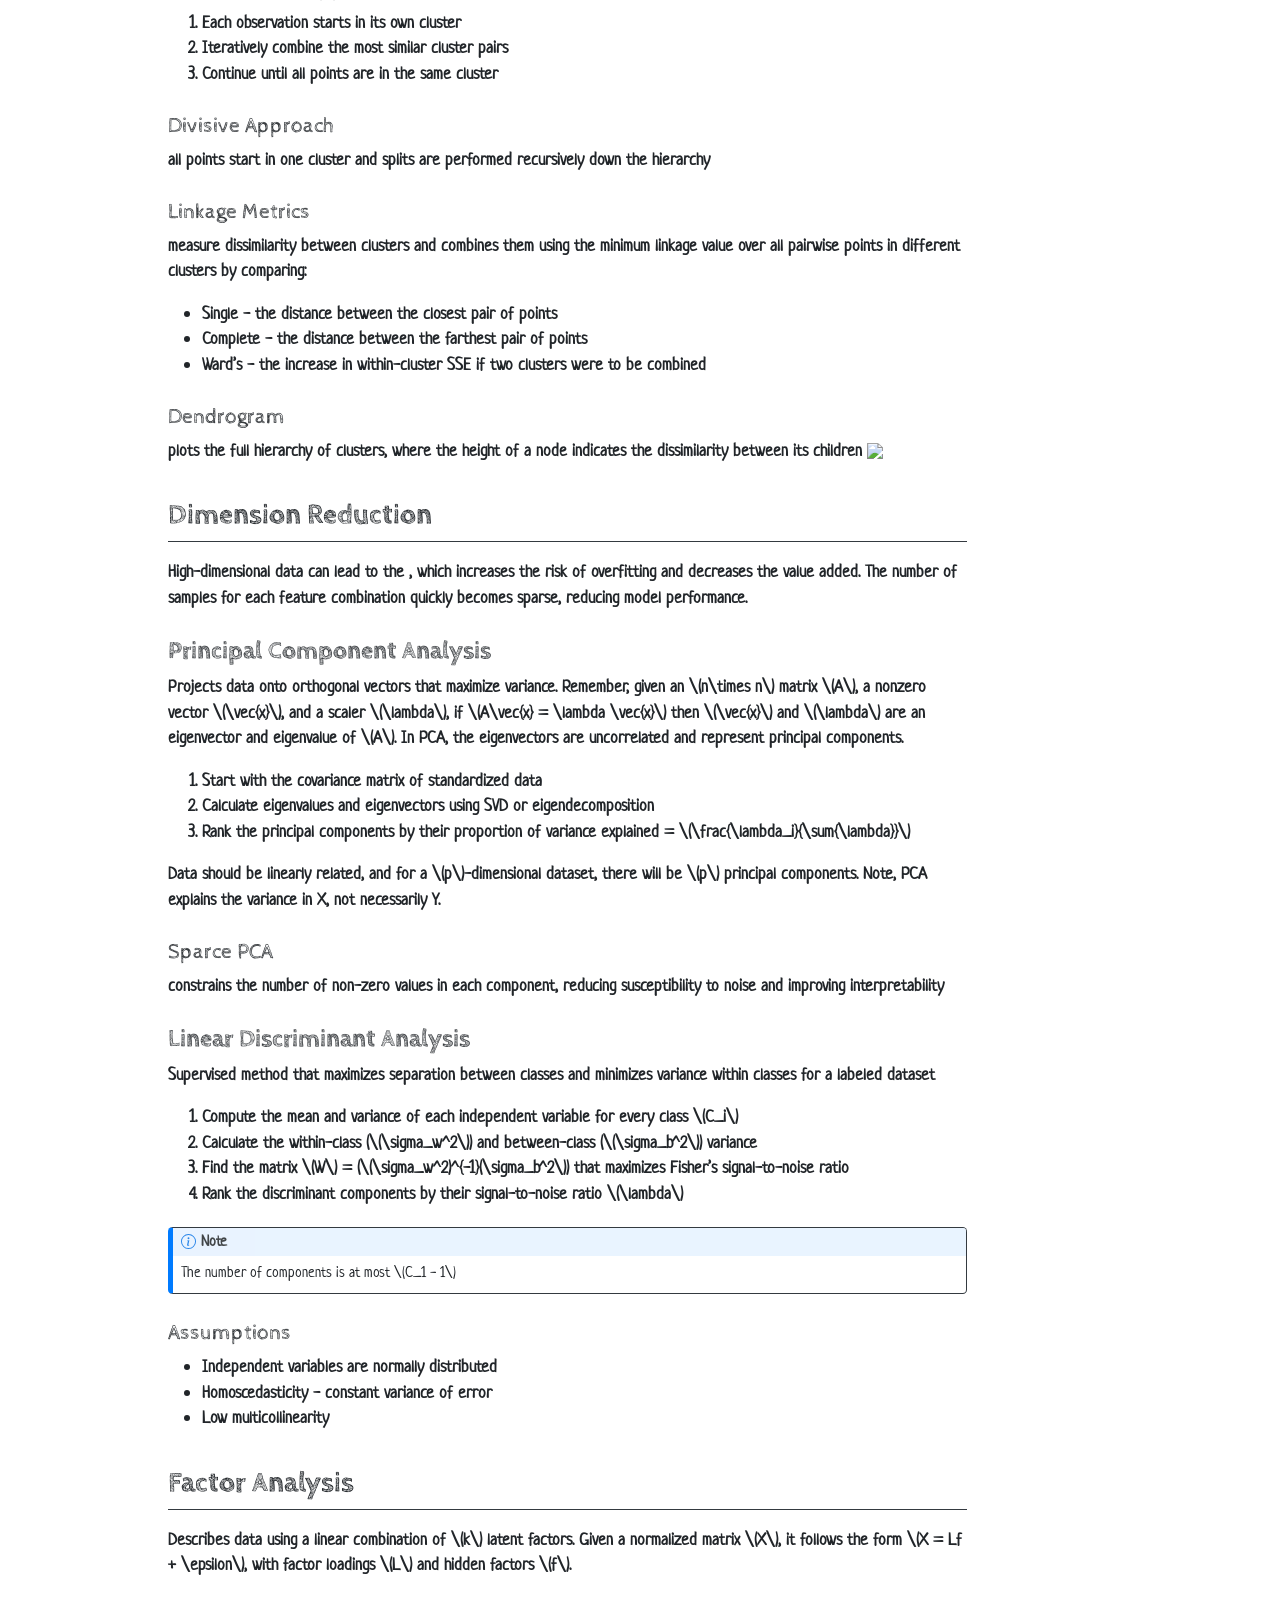
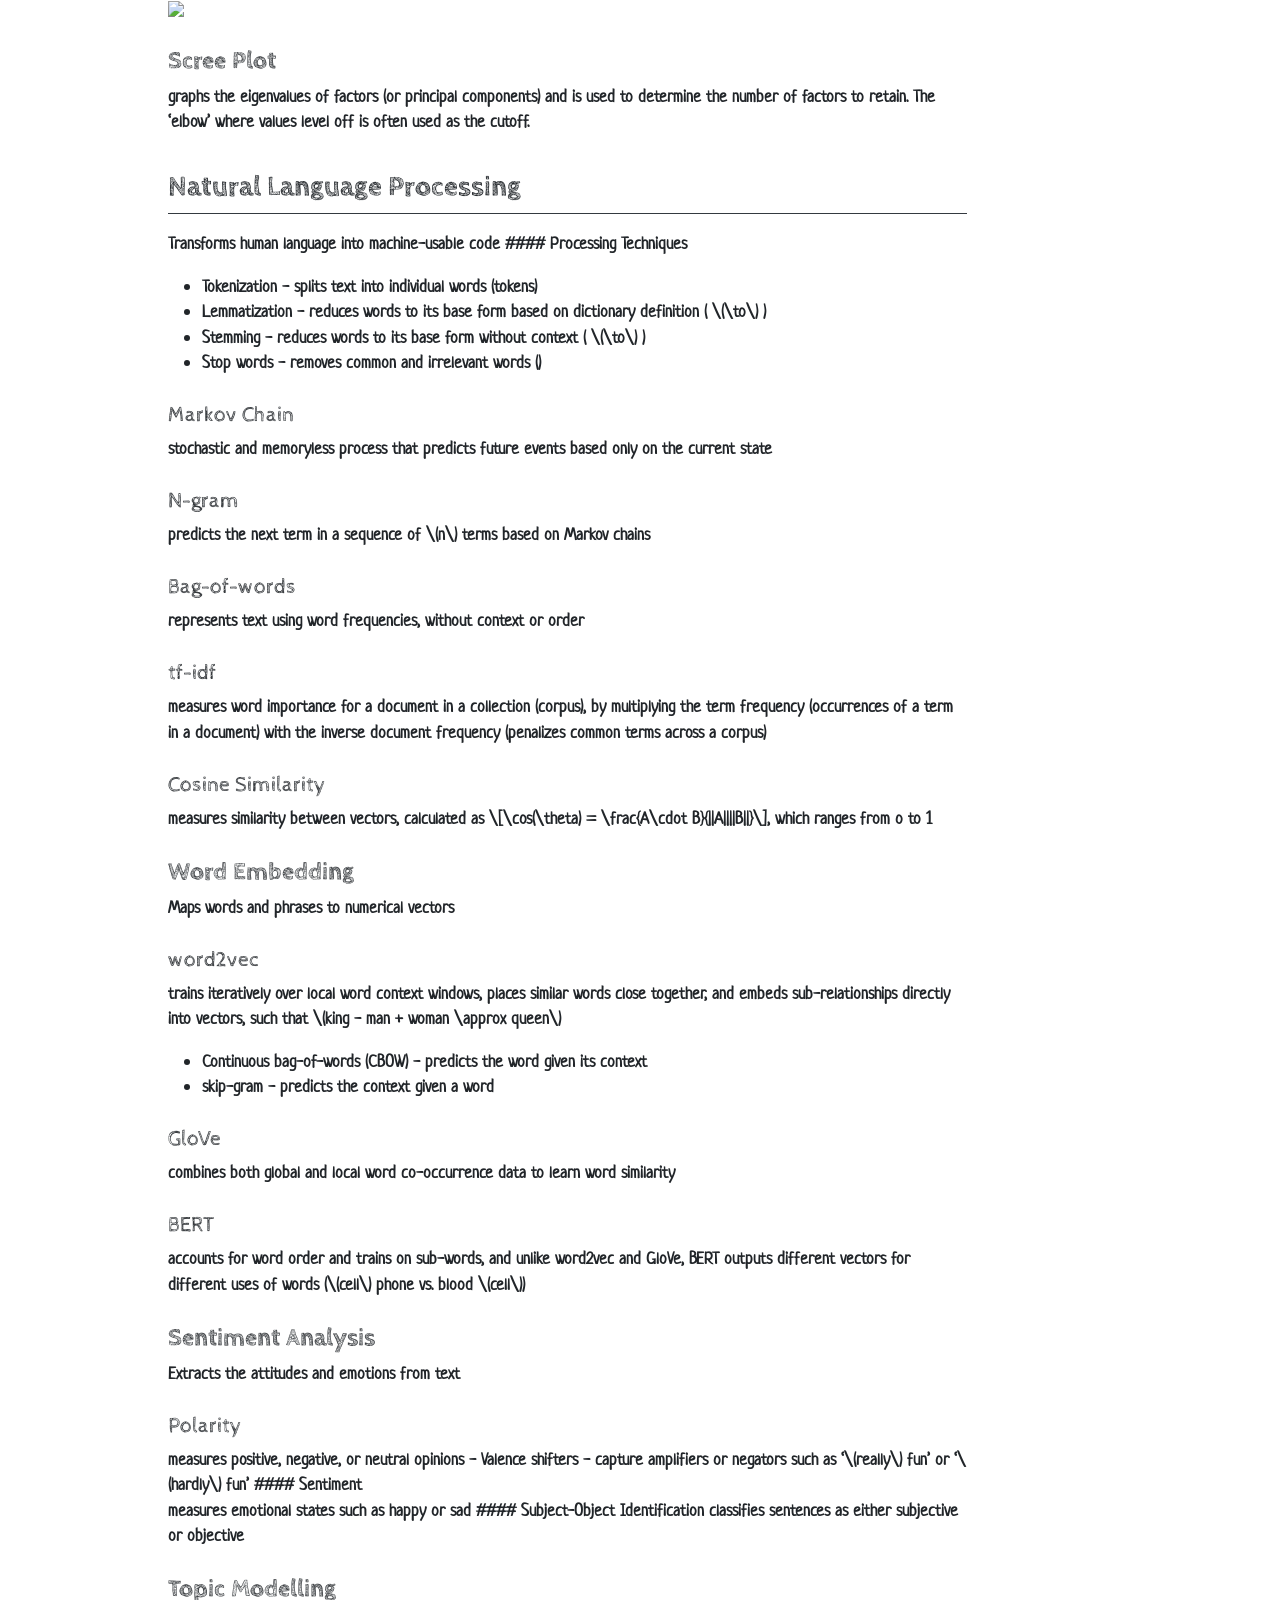
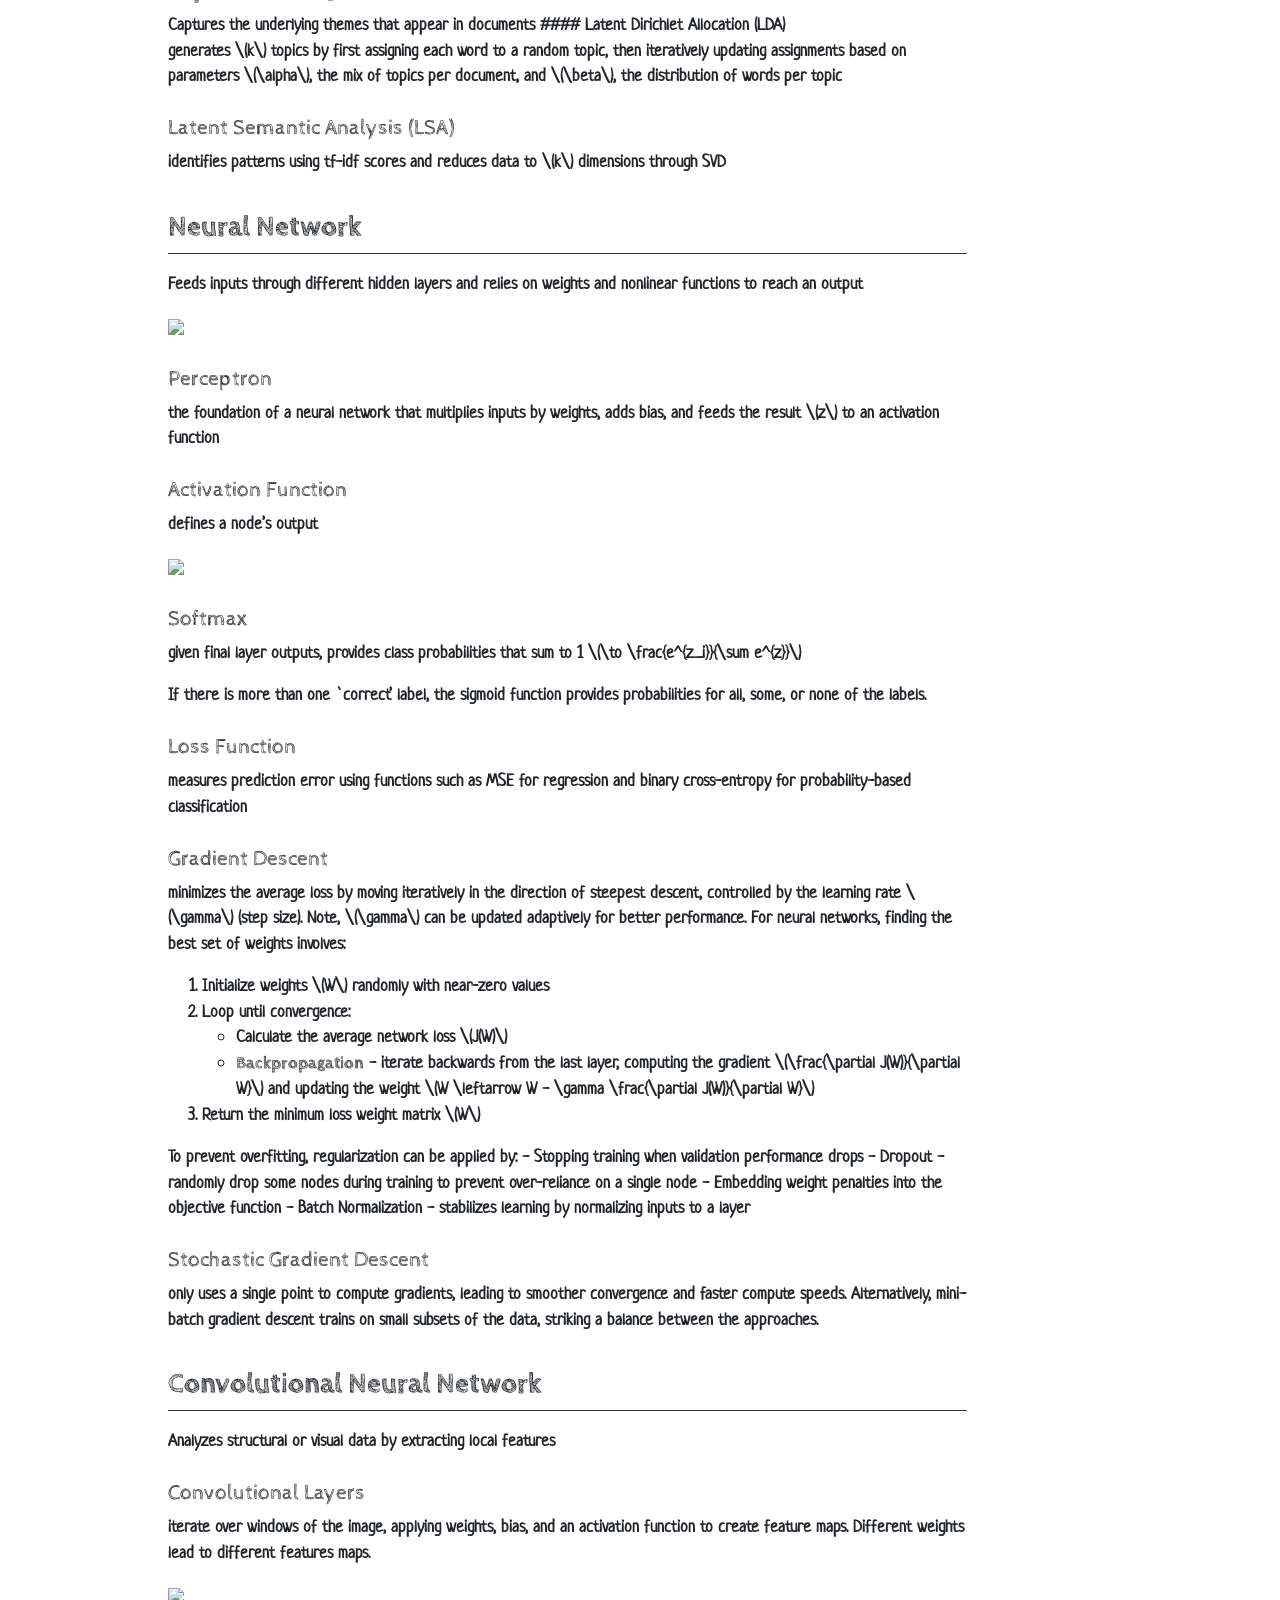
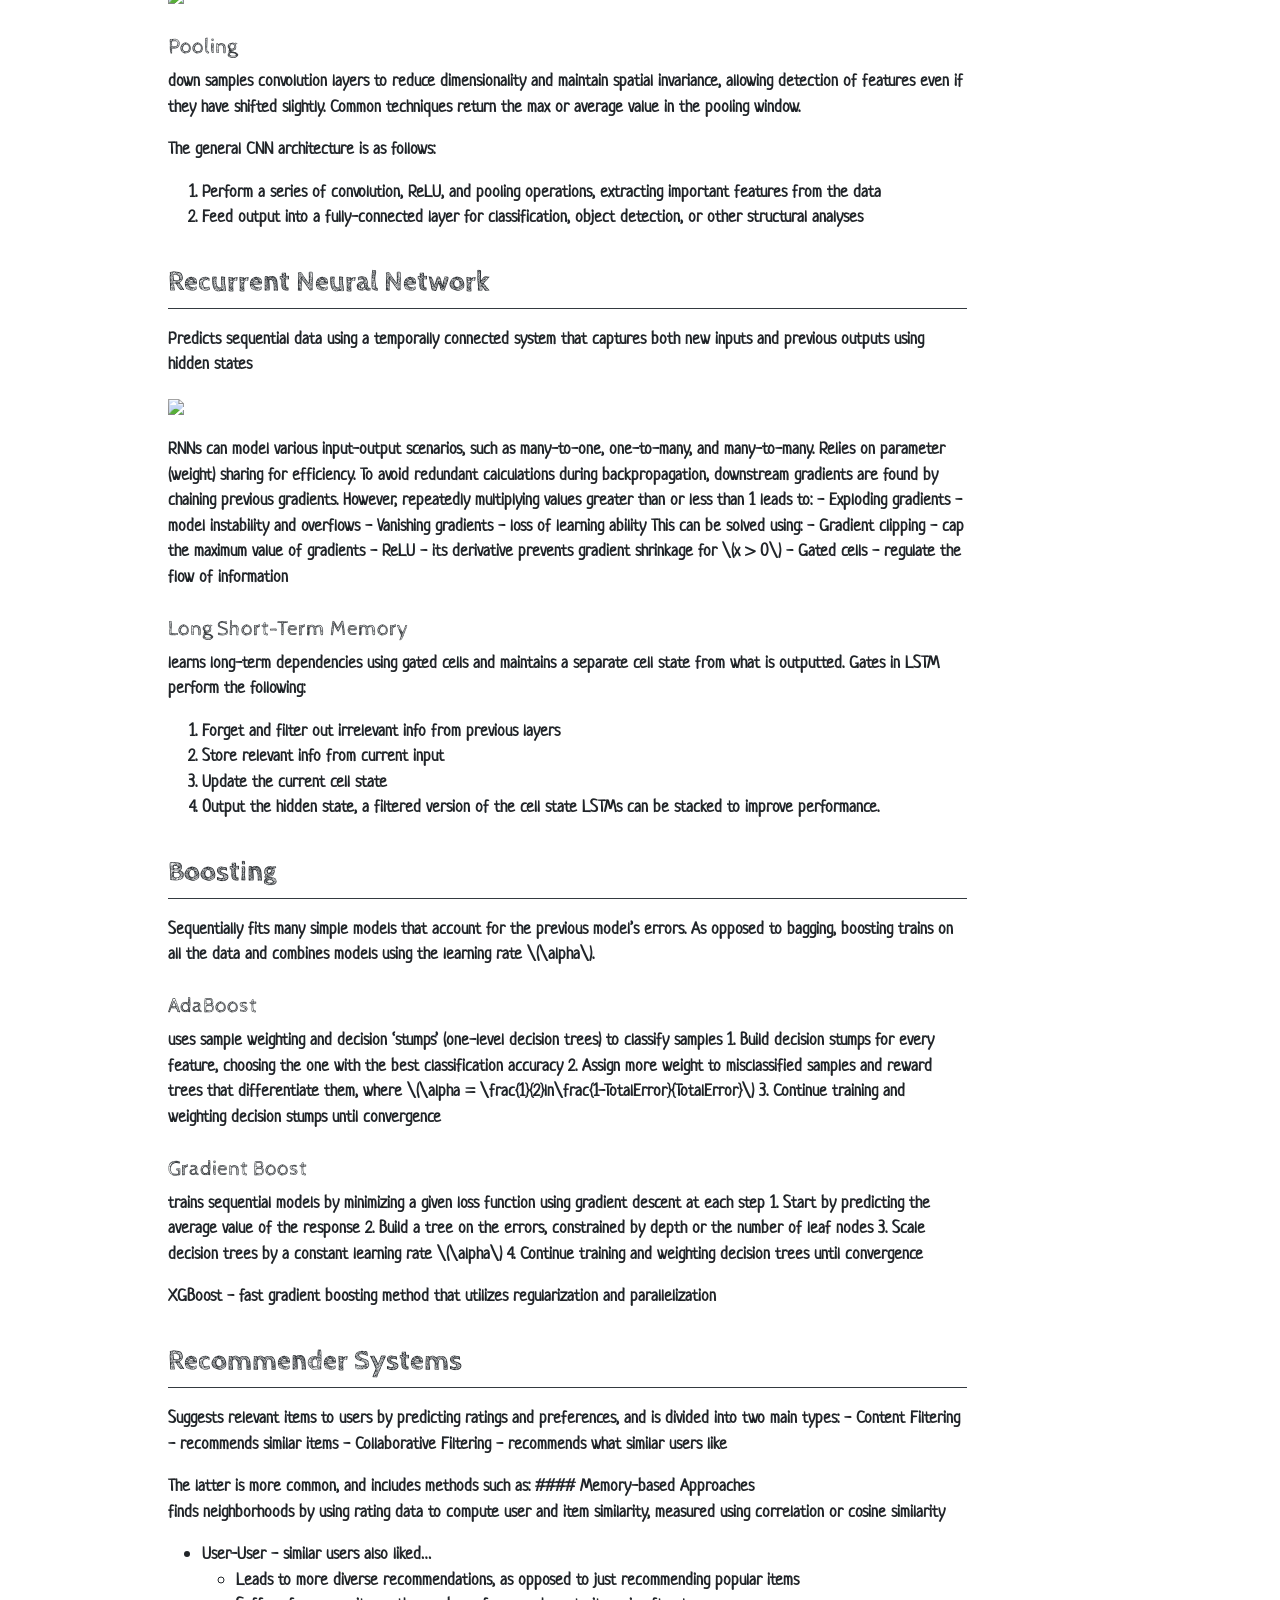
==== commit cae4fe7c: "generating pdf from quarto" ====
--- a/docs/index.html
+++ b/docs/index.html
@@ -311,7 +311,7 @@
     <h2 id="toc-title">On this page</h2>
    
   <ul>
-  <li><a href="#data-science-cheat-sheet" id="toc-data-science-cheat-sheet" class="nav-link active" data-scroll-target="#data-science-cheat-sheet">Data Science Cheat sheet</a>
+  <li><a href="#data-science-cheat-sheet" id="toc-data-science-cheat-sheet" class="nav-link active" data-scroll-target="#data-science-cheat-sheet">Data Science Cheat Sheet</a>
   <ul class="collapse">
   <li><a href="#statistics" id="toc-statistics" class="nav-link" data-scroll-target="#statistics">Statistics</a>
   <ul class="collapse">
@@ -398,7 +398,6 @@
 <header id="title-block-header" class="quarto-title-block default">
 <div class="quarto-title">
 <h1 class="title">Data-Science Cheat Sheet</h1>
-<p class="subtitle lead"><a href="https://github.com/migue-rc/Data-Science-Cheatsheet/releases/download/v1.0.0/Data_Science_Cheatsheet.pdf" class="btn btn-outline-primary btn-sm" style="font-family: inherit;" role="button">Download PDF CheatSheet</a></p>
 </div>
 
 
@@ -422,7 +421,8 @@
 
 
 <section id="data-science-cheat-sheet" class="level1">
-<h1>Data Science Cheat sheet</h1>
+<h1>Data Science Cheat Sheet</h1>
+<p><span class="btn btn-outline-primary btn-sm" style="font-family: inherit;" role="button"><a href="https://github.com/migue-rc/Data-Science-Cheatsheet/releases/download/v1.0.0/Data_Science_Cheatsheet.pdf">Download PDF CheatSheet</a></span></p>
 <section id="statistics" class="level2">
 <h2 class="anchored" data-anchor-id="statistics">Statistics</h2>
 <section id="discrete-distributions" class="level3">
--- a/docs/local-style.css
+++ b/docs/local-style.css
@@ -0,0 +1 @@
+/*-- css:defaults --*/
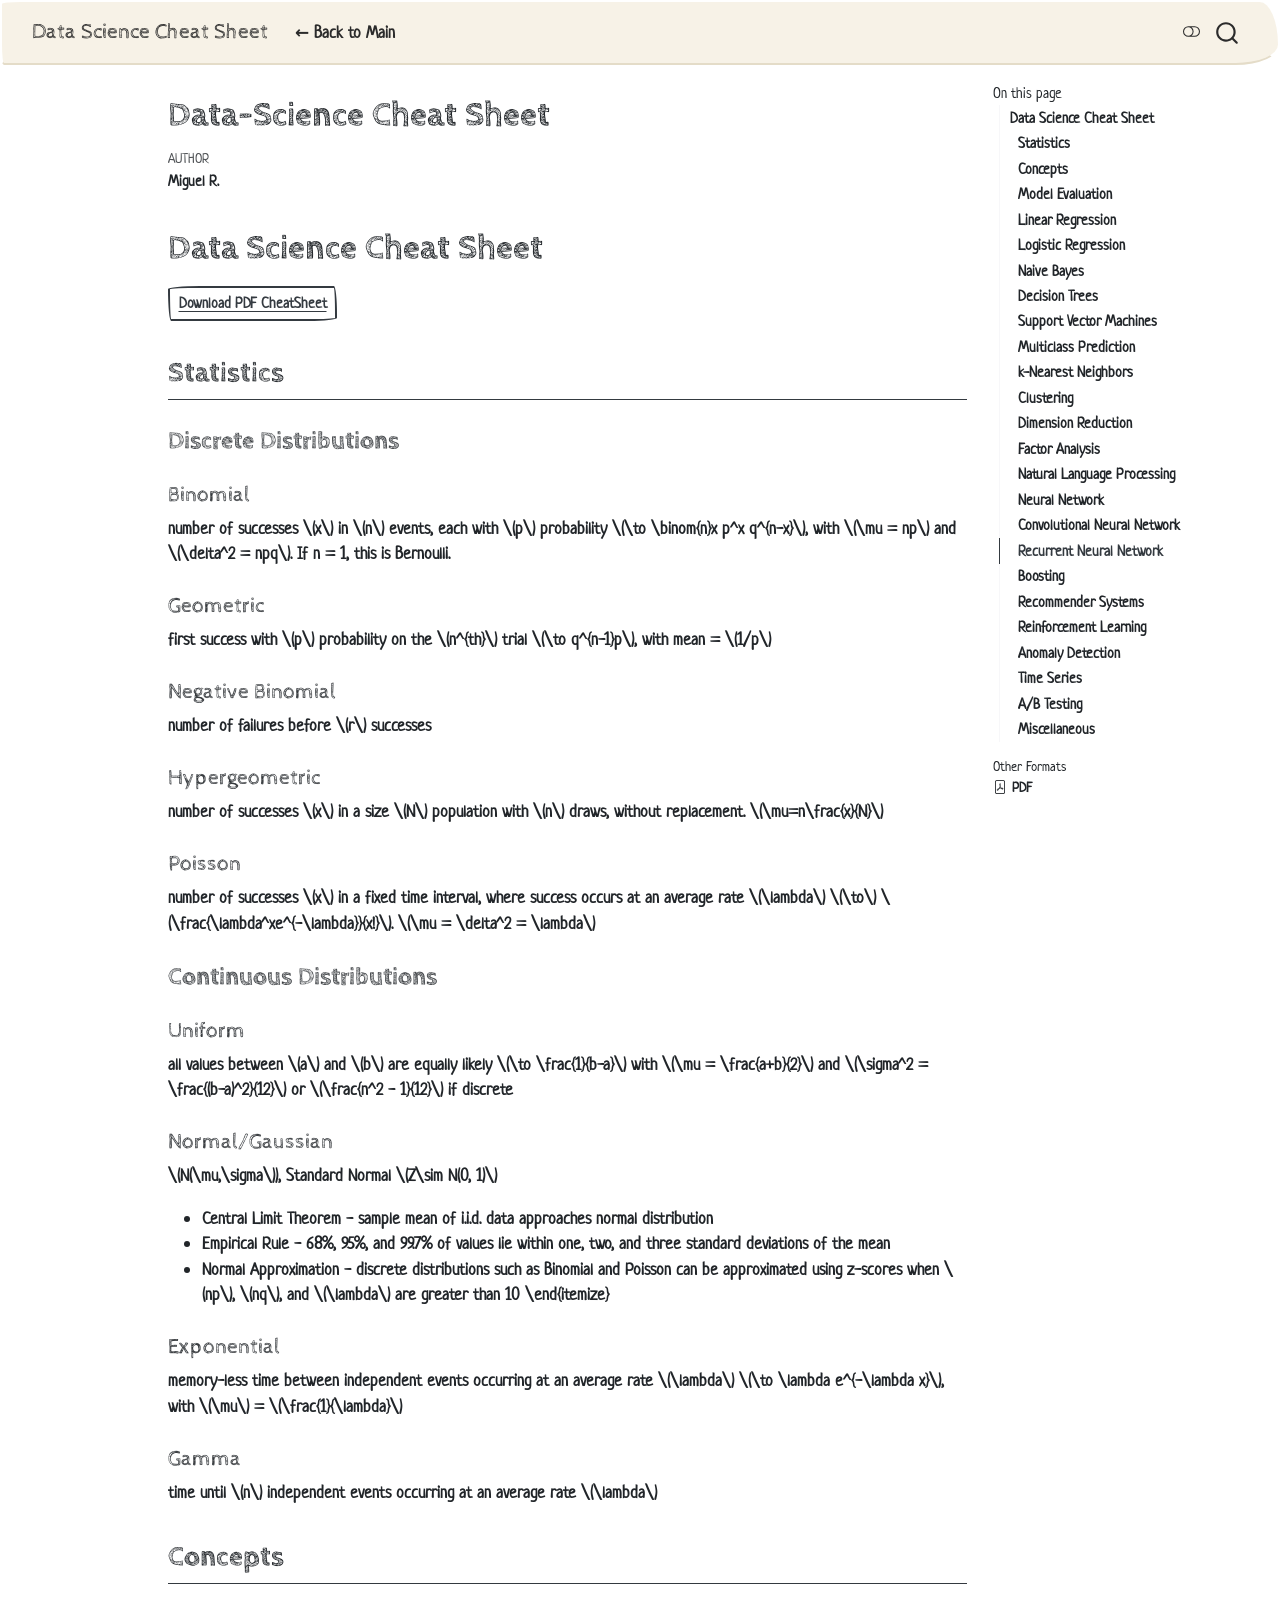
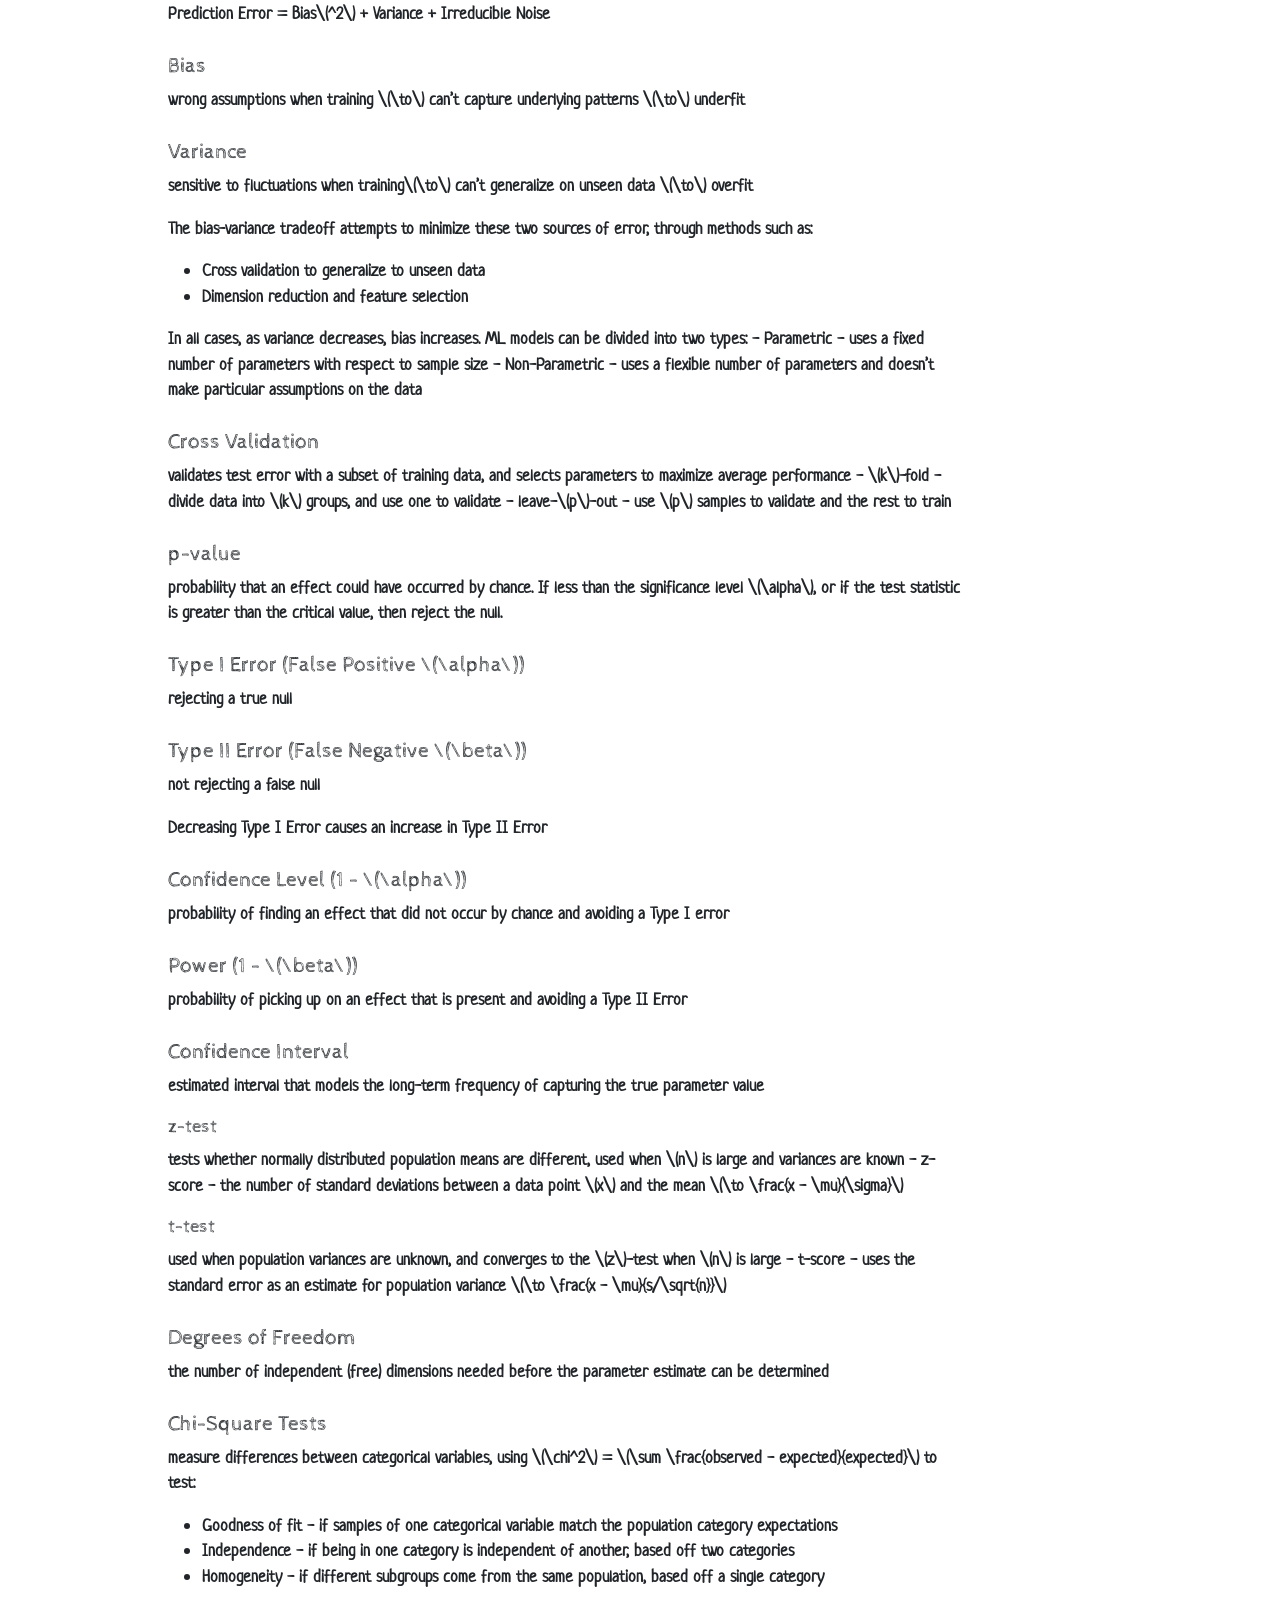
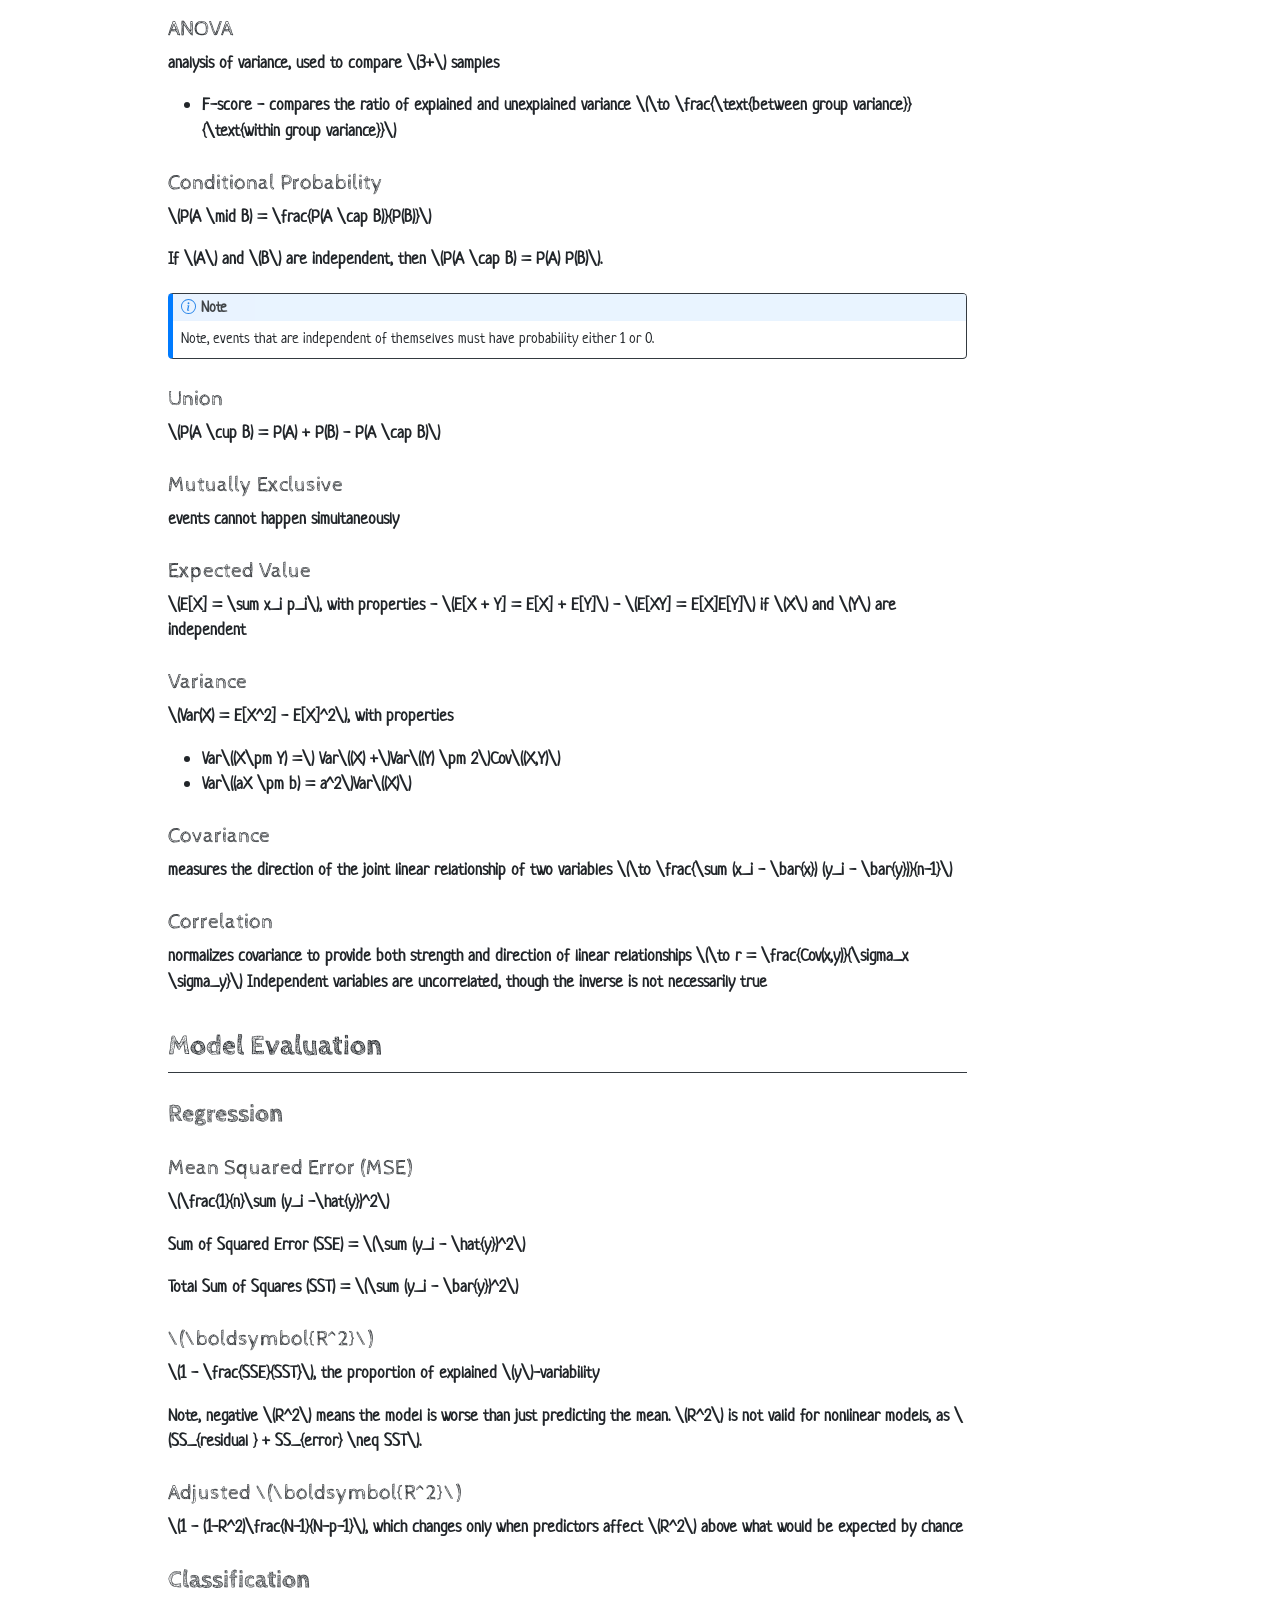
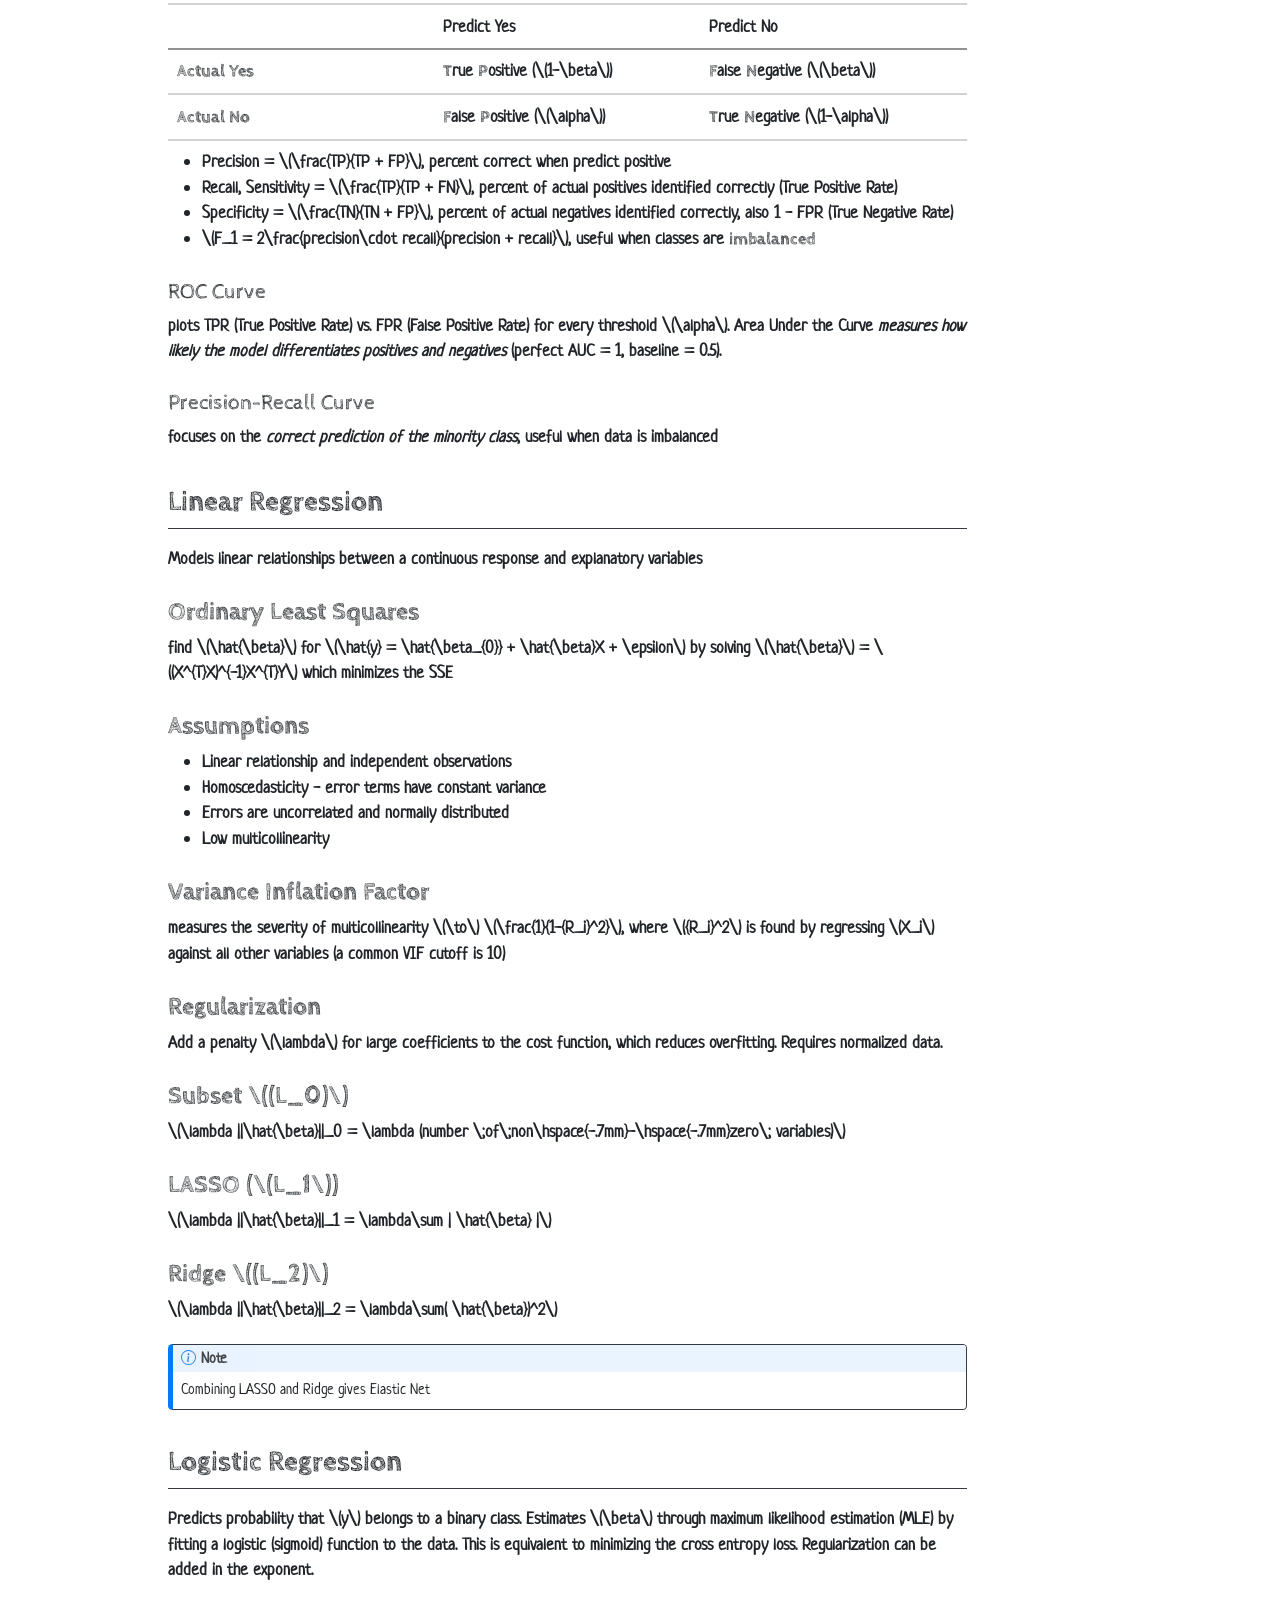
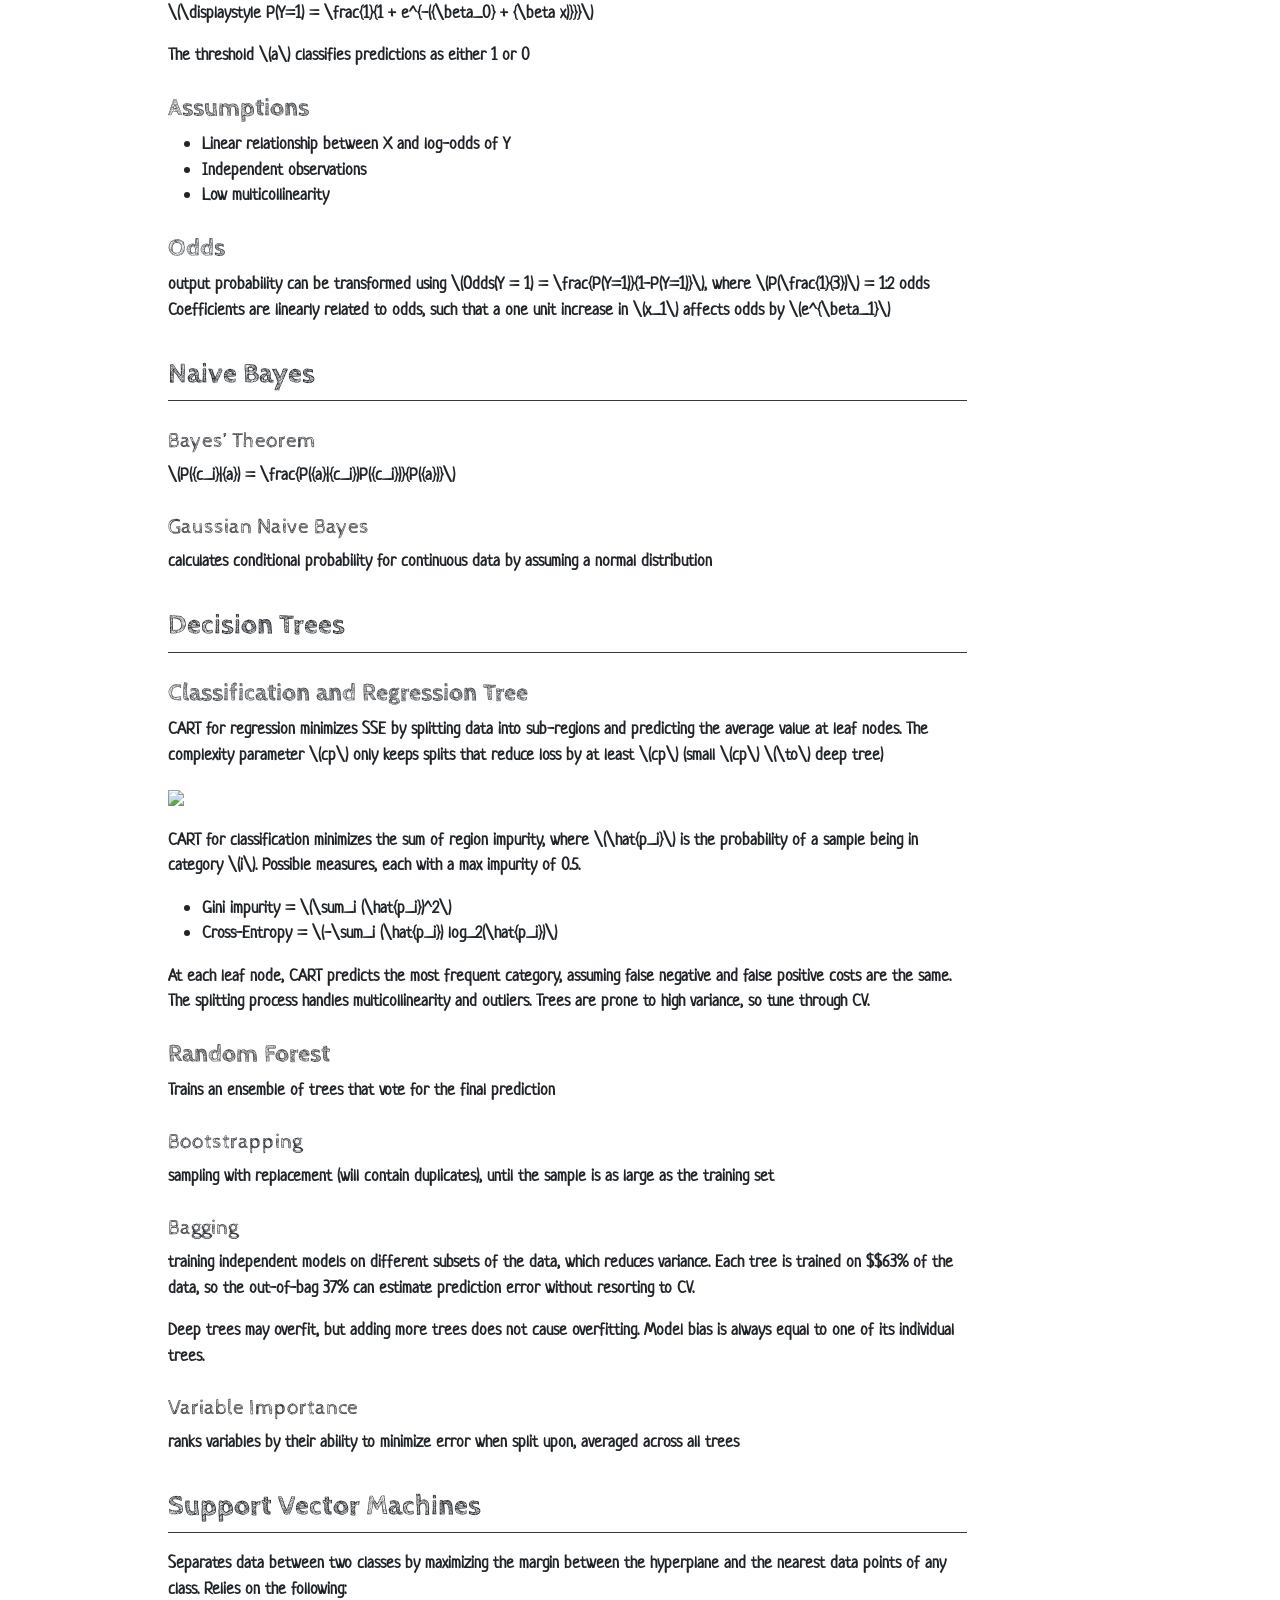
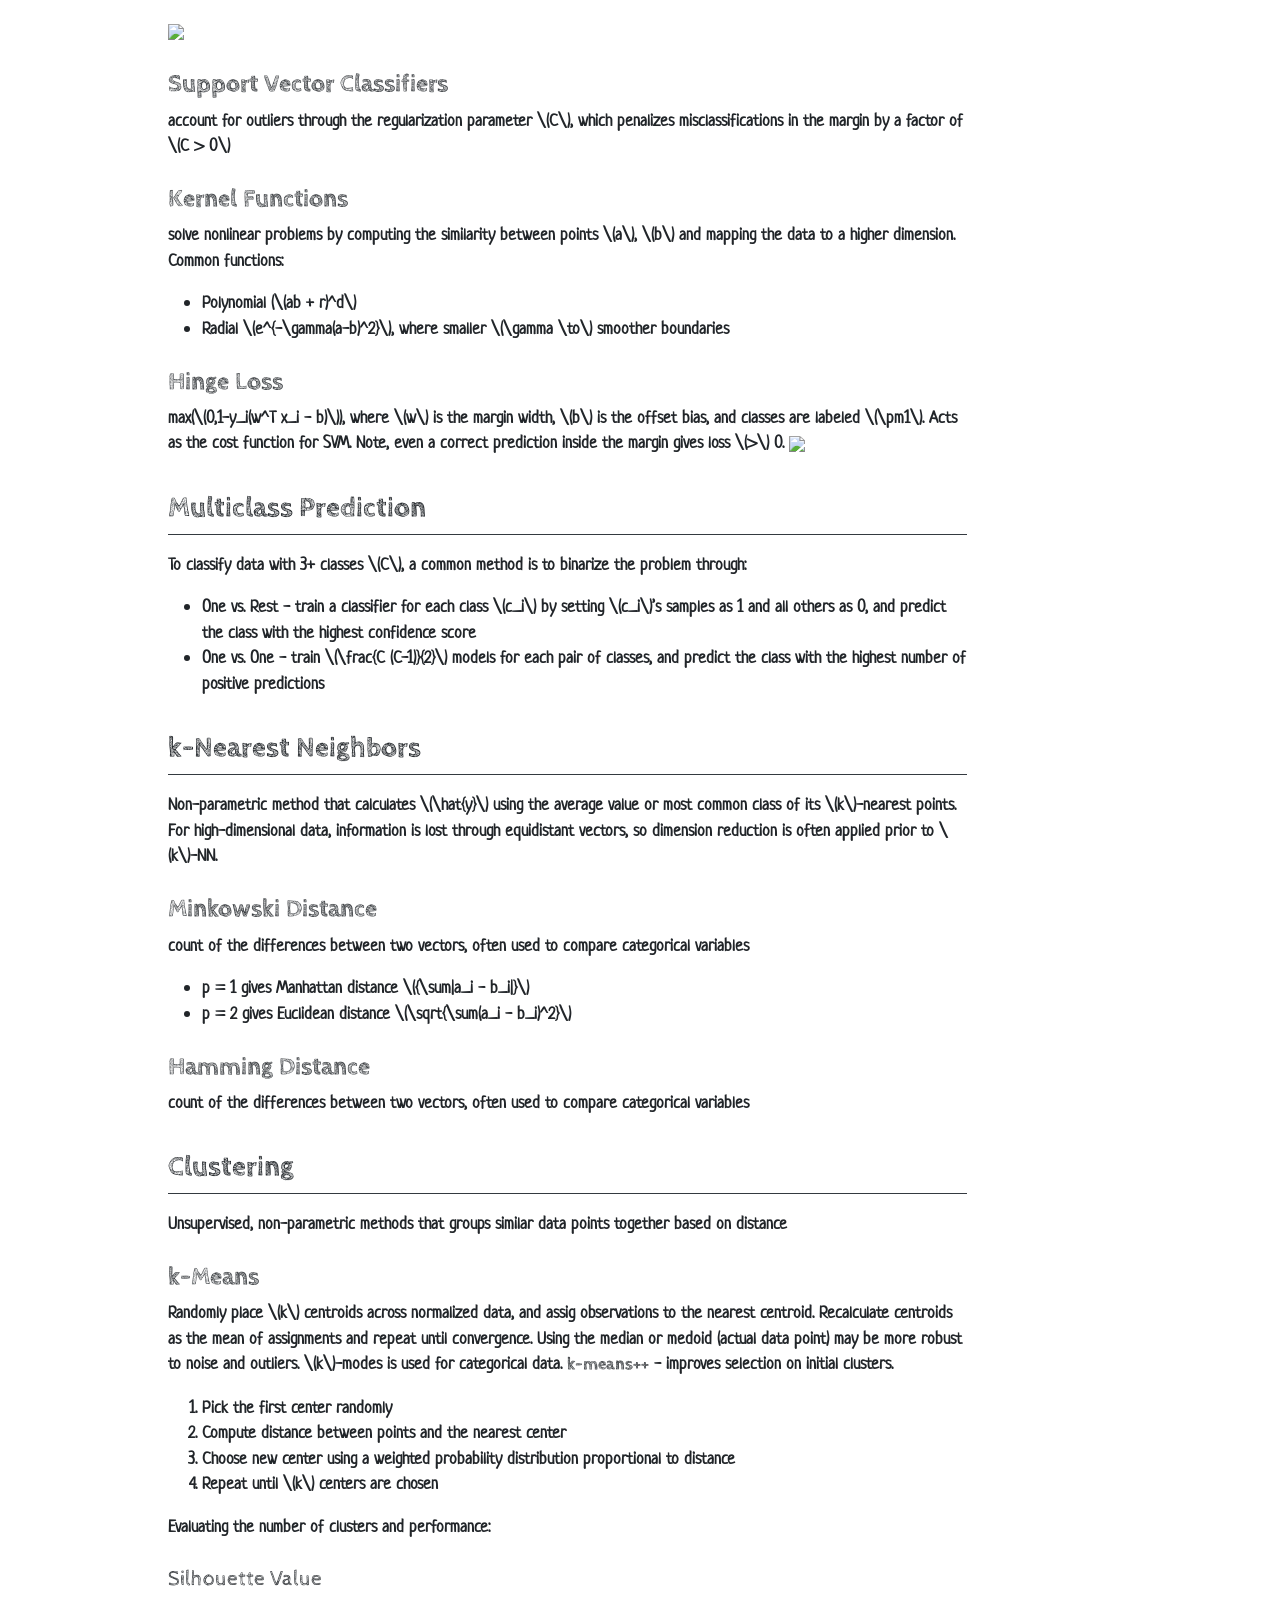
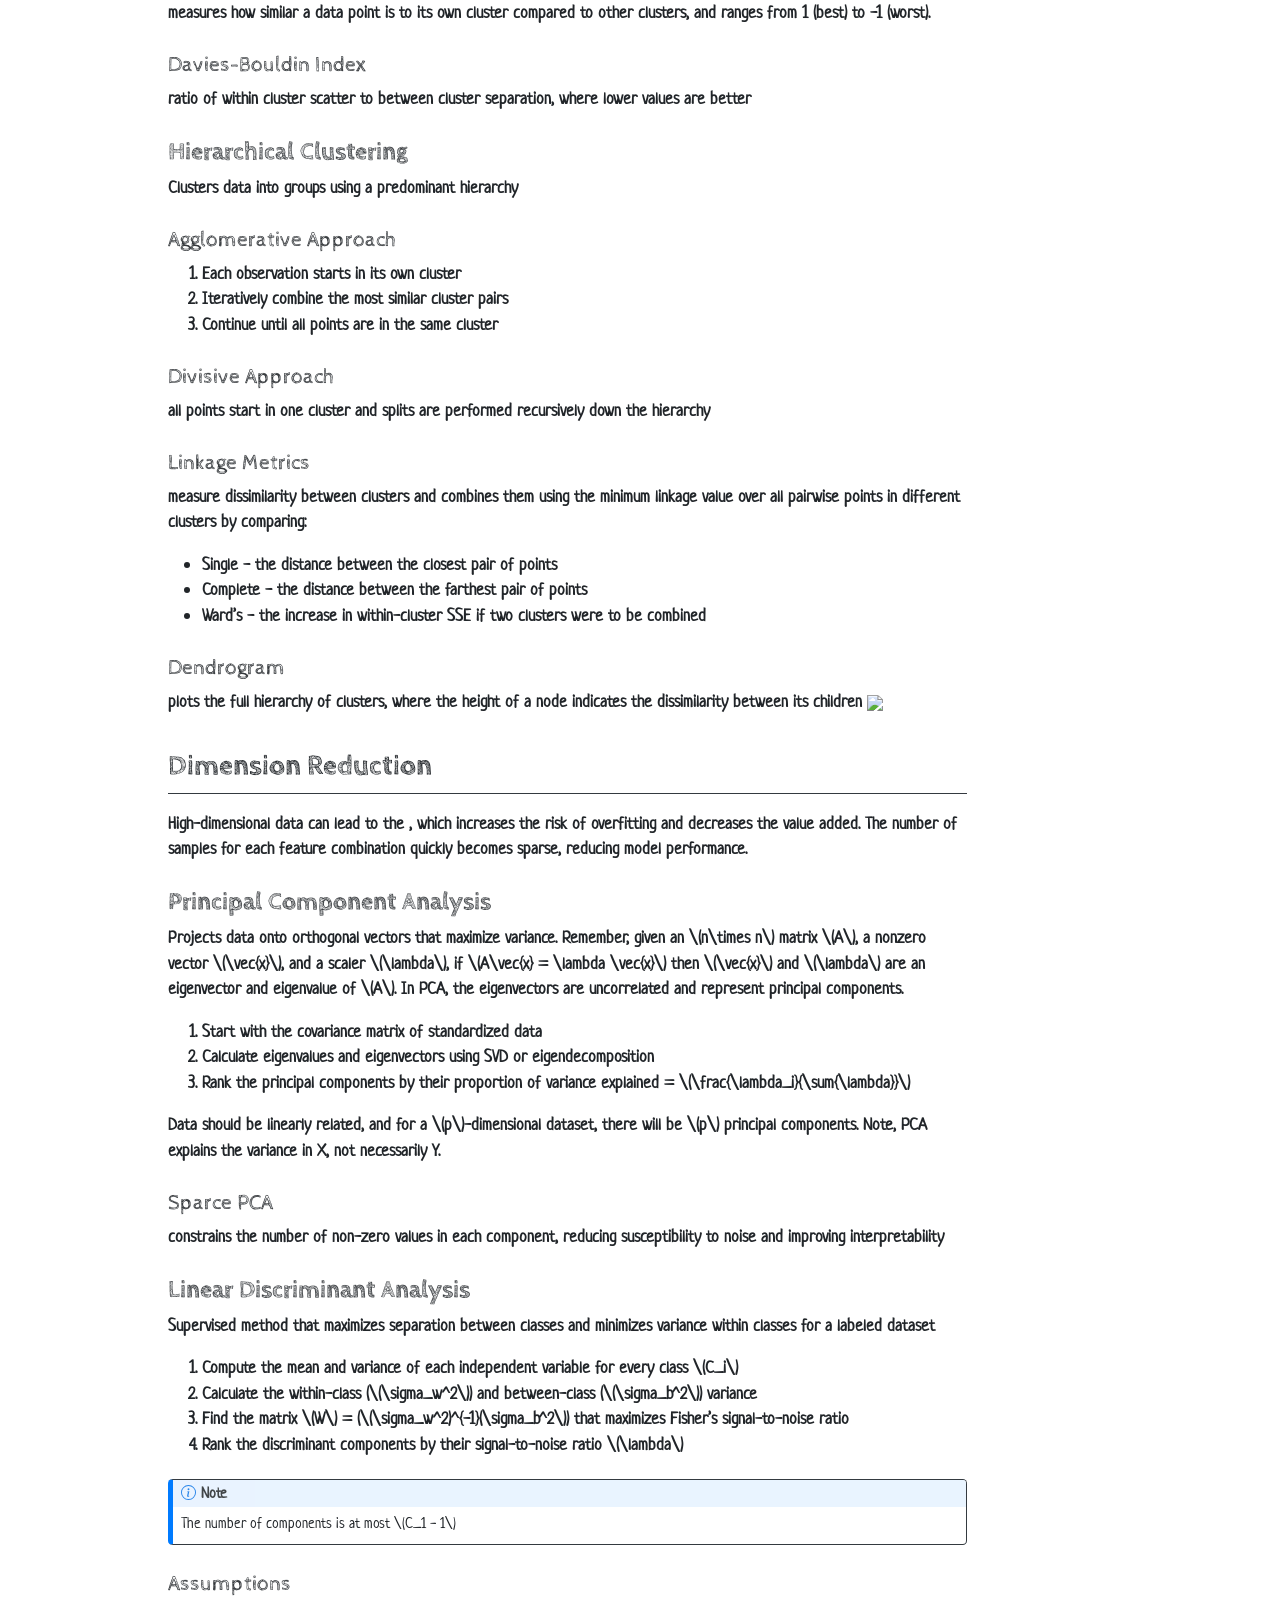
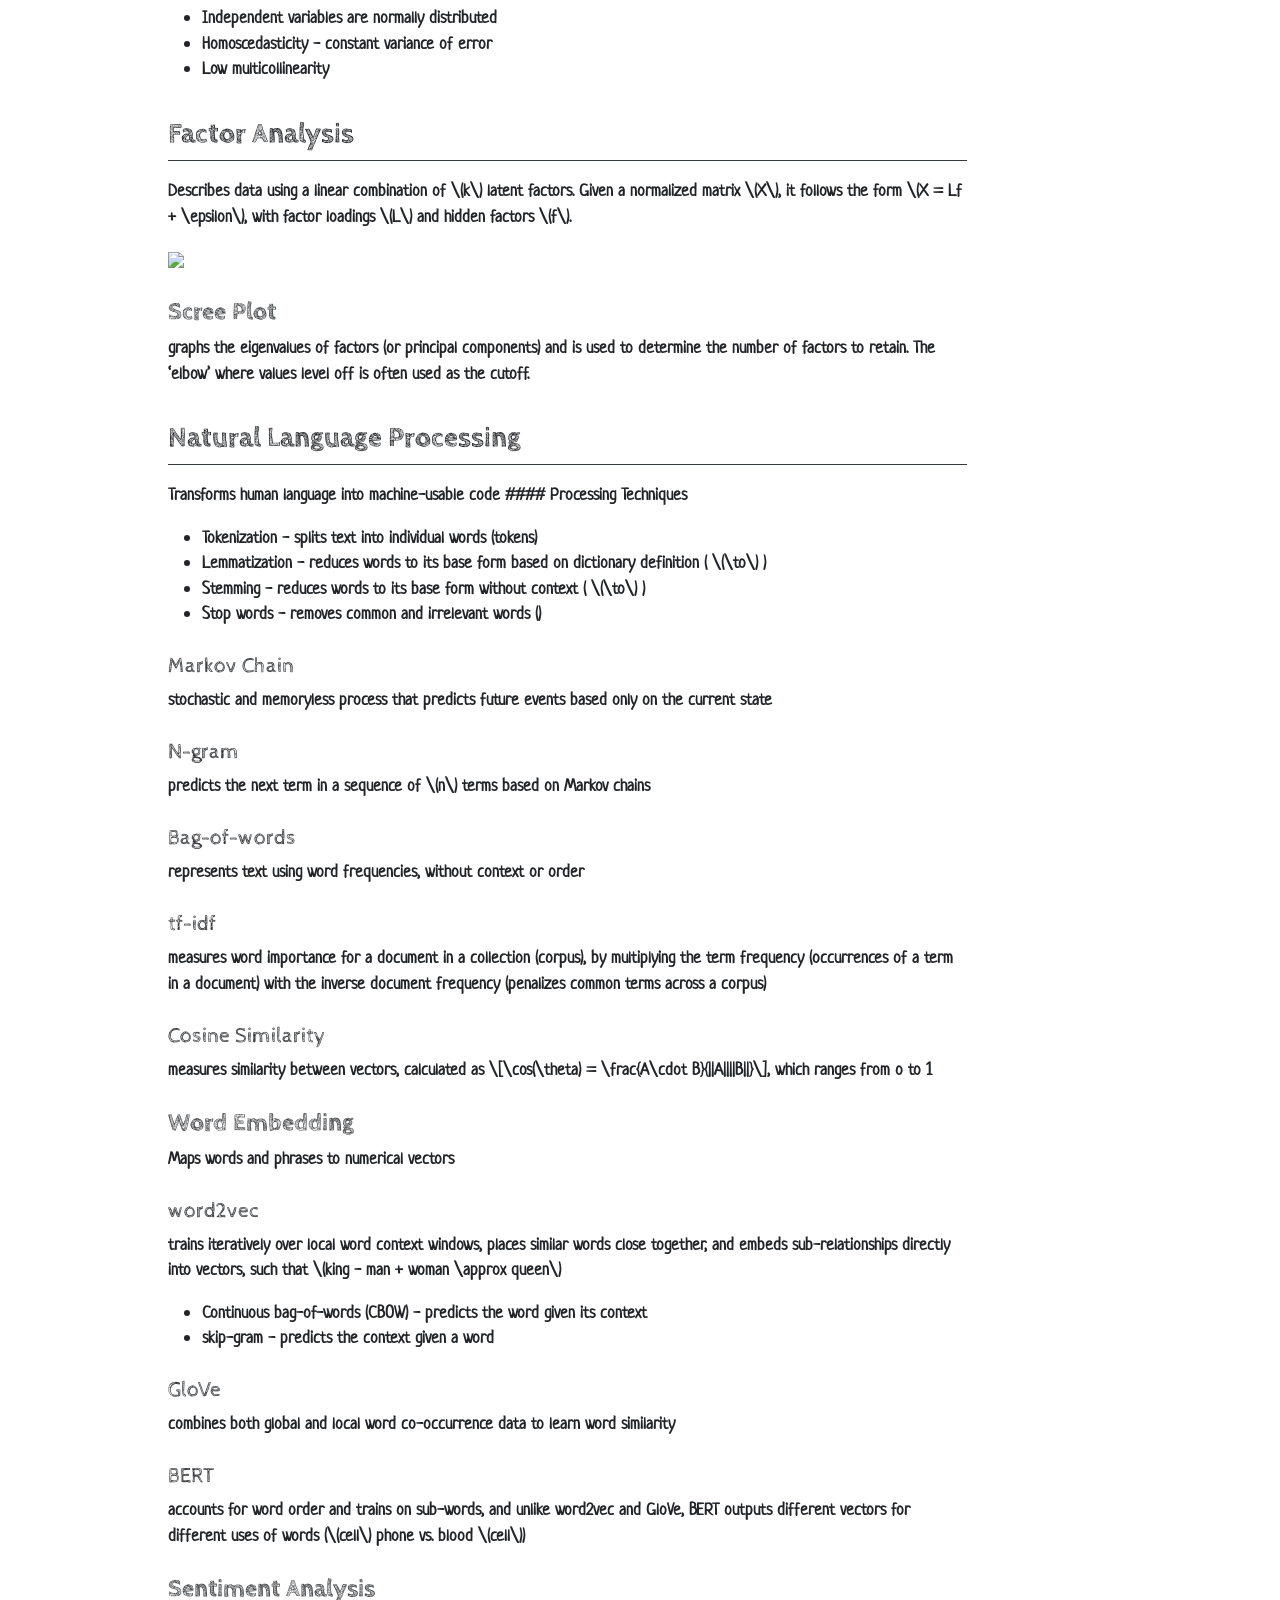
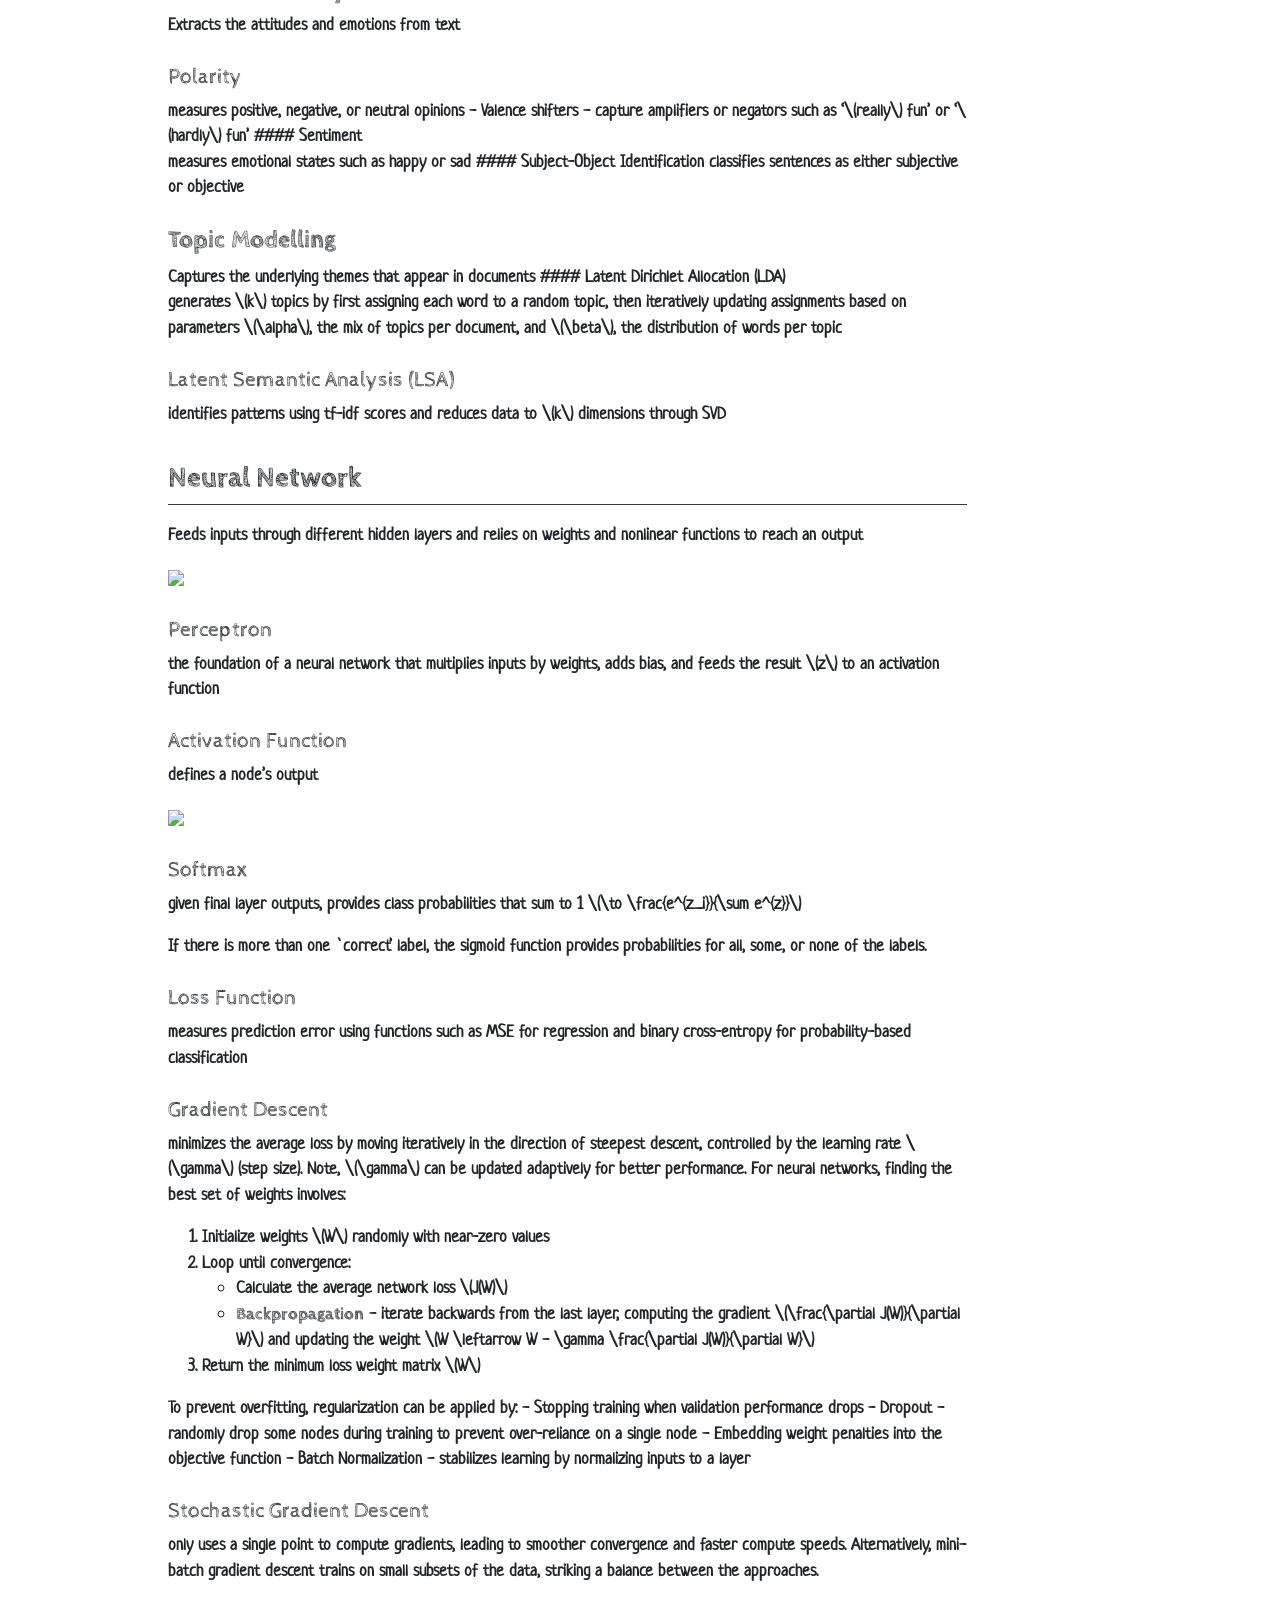
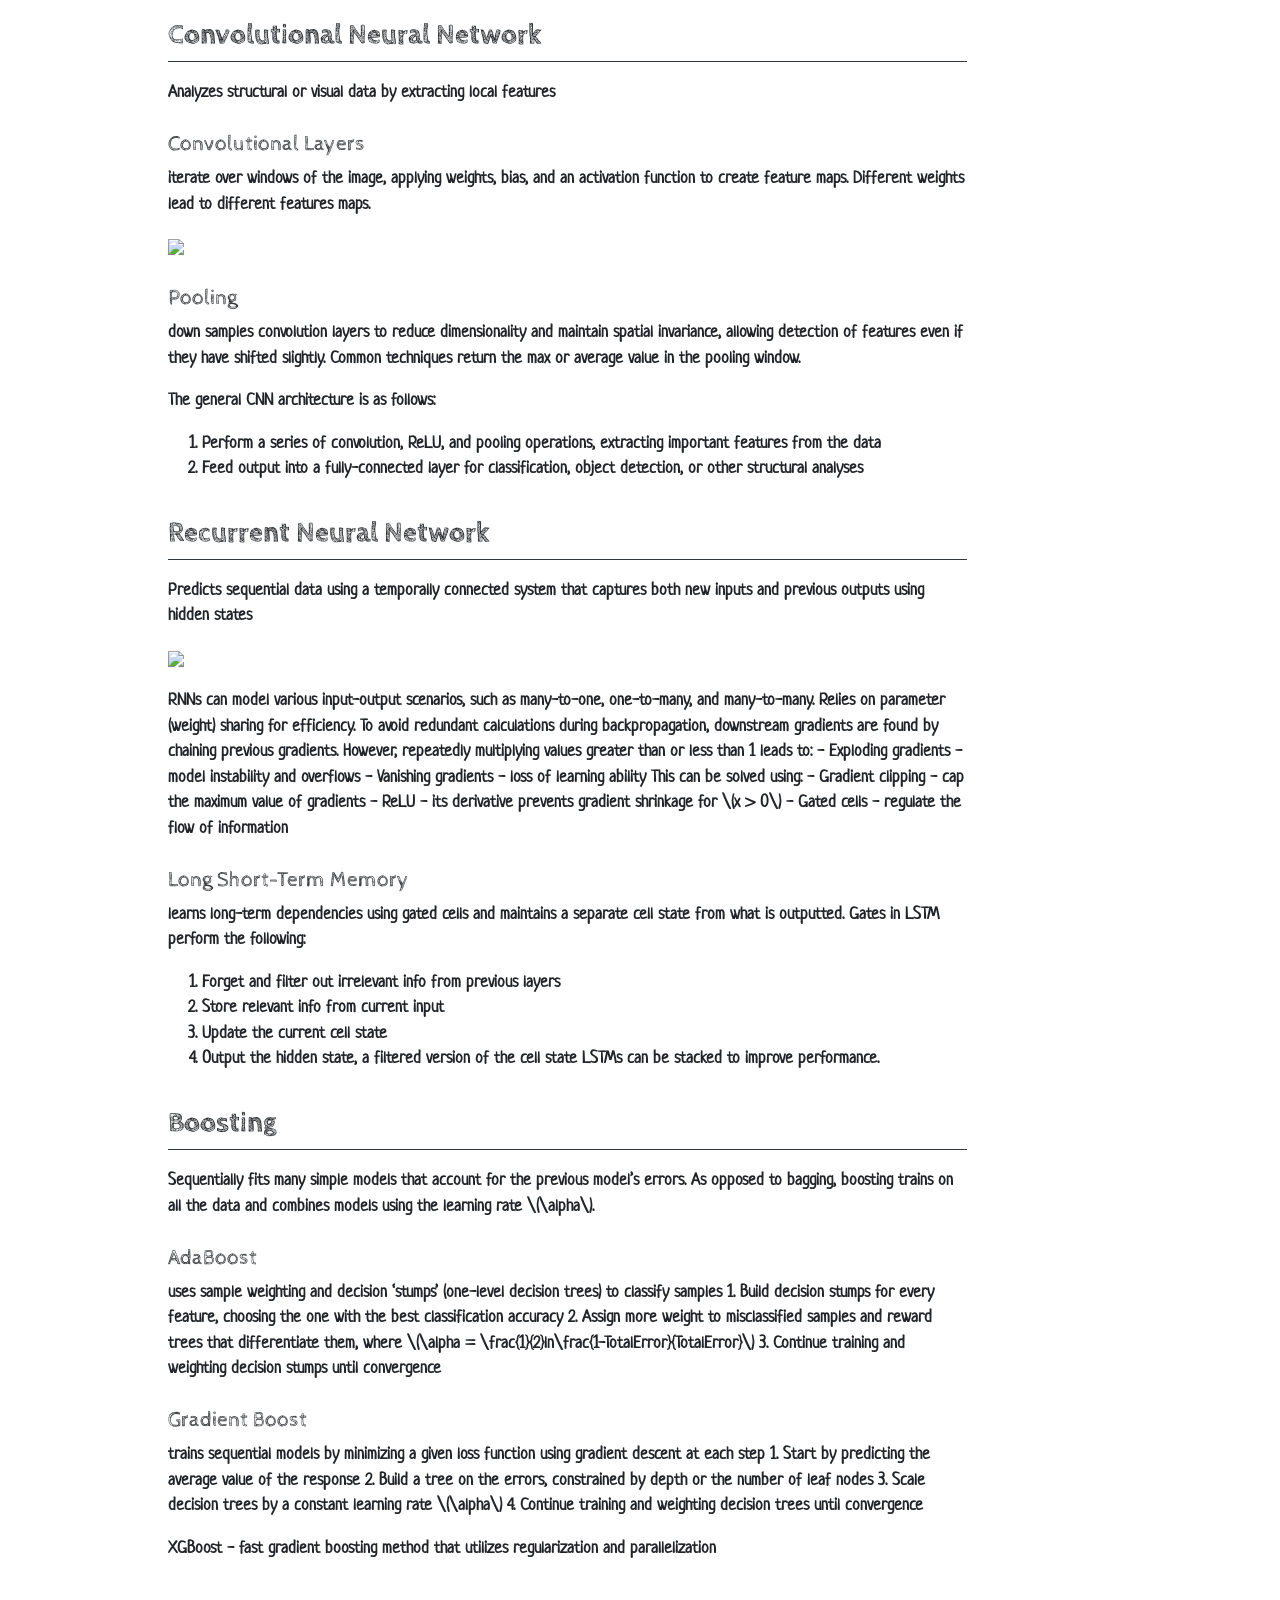
==== commit 5a482b56: "rearrange" ====
--- a/docs/index.html
+++ b/docs/index.html
@@ -339,6 +339,7 @@
   <li><a href="#assumptions-1" id="toc-assumptions-1" class="nav-link" data-scroll-target="#assumptions-1">Assumptions</a></li>
   <li><a href="#odds" id="toc-odds" class="nav-link" data-scroll-target="#odds">Odds</a></li>
   </ul></li>
+  <li><a href="#naive-bayes" id="toc-naive-bayes" class="nav-link" data-scroll-target="#naive-bayes">Naive Bayes</a></li>
   <li><a href="#decision-trees" id="toc-decision-trees" class="nav-link" data-scroll-target="#decision-trees">Decision Trees</a>
   <ul class="collapse">
   <li><a href="#classification-and-regression-tree" id="toc-classification-and-regression-tree" class="nav-link" data-scroll-target="#classification-and-regression-tree">Classification and Regression Tree</a></li>
@@ -384,7 +385,6 @@
   <li><a href="#reinforcement-learning" id="toc-reinforcement-learning" class="nav-link" data-scroll-target="#reinforcement-learning">Reinforcement Learning</a></li>
   <li><a href="#anomaly-detection" id="toc-anomaly-detection" class="nav-link" data-scroll-target="#anomaly-detection">Anomaly Detection</a></li>
   <li><a href="#time-series" id="toc-time-series" class="nav-link" data-scroll-target="#time-series">Time Series</a></li>
-  <li><a href="#naive-bayes" id="toc-naive-bayes" class="nav-link" data-scroll-target="#naive-bayes">Naive Bayes</a></li>
   <li><a href="#ab-testing" id="toc-ab-testing" class="nav-link" data-scroll-target="#ab-testing">A/B Testing</a></li>
   <li><a href="#miscellaneous" id="toc-miscellaneous" class="nav-link" data-scroll-target="#miscellaneous">Miscellaneous</a></li>
   </ul></li>
@@ -441,7 +441,7 @@
 </section>
 <section id="hypergeometric" class="level4">
 <h4 class="anchored" data-anchor-id="hypergeometric">Hypergeometric</h4>
-<p>number of successes <span class="math inline">\(x\)</span> in a size <span class="math inline">\(N\)</span> population with <span class="math inline">\(n\)</span> draws, without replacement. <span class="math display">\[\mu=n\frac{x}{N}\]</span></p>
+<p>number of successes <span class="math inline">\(x\)</span> in a size <span class="math inline">\(N\)</span> population with <span class="math inline">\(n\)</span> draws, without replacement. <span class="math inline">\(\mu=n\frac{x}{N}\)</span></p>
 </section>
 <section id="poisson" class="level4">
 <h4 class="anchored" data-anchor-id="poisson">Poisson</h4>
@@ -549,7 +549,7 @@
 </section>
 <section id="conditional-probability" class="level4">
 <h4 class="anchored" data-anchor-id="conditional-probability">Conditional Probability</h4>
-<p><span class="math display">\[P(A \mid B) = \frac{P(A \cap B)}{P(B)}\]</span></p>
+<p><span class="math inline">\(P(A \mid B) = \frac{P(A \cap B)}{P(B)}\)</span></p>
 <p>If <span class="math inline">\(A\)</span> and <span class="math inline">\(B\)</span> are independent, then <span class="math inline">\(P(A \cap B) = P(A) P(B)\)</span>.</p>
 <div class="callout callout-style-default callout-note callout-titled">
 <div class="callout-header d-flex align-content-center">
@@ -579,7 +579,7 @@
 </section>
 <section id="variance-1" class="level4">
 <h4 class="anchored" data-anchor-id="variance-1">Variance</h4>
-<p><span class="math display">\[Var(X) = E[X^2] - E[X]^2\]</span>, with properties</p>
+<p><span class="math inline">\(Var(X) = E[X^2] - E[X]^2\)</span>, with properties</p>
 <ul>
 <li>Var<span class="math inline">\((X\pm Y) =\)</span> Var<span class="math inline">\((X) +\)</span>Var<span class="math inline">\((Y) \pm 2\)</span>Cov<span class="math inline">\((X,Y)\)</span></li>
 <li>Var<span class="math inline">\((aX \pm b) = a^2\)</span>Var<span class="math inline">\((X)\)</span></li>
@@ -723,7 +723,18 @@
 </section>
 <section id="odds" class="level3">
 <h3 class="anchored" data-anchor-id="odds">Odds</h3>
-<p>output probability can be transformed using <span class="math display">\[Odds(Y = 1) = \frac{P(Y=1)}{1-P(Y=1)}\]</span>, where <span class="math inline">\(P(\frac{1}{3})\)</span> = 1:2 odds Coefficients are linearly related to odds, such that a one unit increase in <span class="math inline">\(x_1\)</span> affects odds by <span class="math inline">\(e^{\beta_1}\)</span></p>
+<p>output probability can be transformed using <span class="math inline">\(Odds(Y = 1) = \frac{P(Y=1)}{1-P(Y=1)}\)</span>, where <span class="math inline">\(P(\frac{1}{3})\)</span> = 1:2 odds Coefficients are linearly related to odds, such that a one unit increase in <span class="math inline">\(x_1\)</span> affects odds by <span class="math inline">\(e^{\beta_1}\)</span></p>
+</section>
+</section>
+<section id="naive-bayes" class="level2">
+<h2 class="anchored" data-anchor-id="naive-bayes">Naive Bayes</h2>
+<section id="bayes-theorem" class="level4">
+<h4 class="anchored" data-anchor-id="bayes-theorem">Bayes’ Theorem</h4>
+<p><span class="math inline">\(P({c_i}|{a})  = \frac{P({a}|{c_i})P({c_i})}{P({a})}\)</span></p>
+</section>
+<section id="gaussian-naive-bayes" class="level4">
+<h4 class="anchored" data-anchor-id="gaussian-naive-bayes">Gaussian Naive Bayes</h4>
+<p>calculates conditional probability for continuous data by assuming a normal distribution</p>
 </section>
 </section>
 <section id="decision-trees" class="level2">
@@ -1071,8 +1082,10 @@
 <section id="recommender-systems" class="level2">
 <h2 class="anchored" data-anchor-id="recommender-systems">Recommender Systems</h2>
 <p>Suggests relevant items to users by predicting ratings and preferences, and is divided into two main types: - Content Filtering - recommends similar items - Collaborative Filtering - recommends what similar users like</p>
-<p>The latter is more common, and includes methods such as: #### Memory-based Approaches<br>
-finds neighborhoods by using rating data to compute user and item similarity, measured using correlation or cosine similarity</p>
+<p>The latter is more common, and includes methods such as:</p>
+<section id="memory-based-approaches" class="level4">
+<h4 class="anchored" data-anchor-id="memory-based-approaches">Memory-based Approaches</h4>
+<p>finds neighborhoods by using rating data to compute user and item similarity, measured using correlation or cosine similarity</p>
 <ul>
 <li>User-User - similar users also liked…
 <ul>
@@ -1085,6 +1098,7 @@
 <li>Similarity between items is often more reliable than similarity between users</li>
 </ul></li>
 </ul>
+</section>
 <section id="model-based-approaches" class="level4">
 <h4 class="anchored" data-anchor-id="model-based-approaches">Model-based Approaches</h4>
 <p>predict ratings of unrated items, through methods such as Bayesian networks, SVD, and clustering. Handles sparse data better than memory-based approaches.</p>
@@ -1108,7 +1122,7 @@
 </section>
 <section id="policy" class="level4">
 <h4 class="anchored" data-anchor-id="policy">Policy</h4>
-<p>chooses the best actions for an agent at various states <span class="math display">\[\pi(s) = \operatorname*{argmax}_a Q(s,a)\]</span></p>
+<p>chooses the best actions for an agent at various states <span class="math inline">\(\pi(s) = \operatorname*{argmax}_a Q(s,a)\)</span></p>
 <p>Deep RL algorithms can further be divided into two main types, depending on their learning objective</p>
 </section>
 <section id="value-learning" class="level4">
@@ -1163,8 +1177,8 @@
 <h4 class="anchored" data-anchor-id="clusters">Clusters</h4>
 <p>data points outside of clusters could potentially be marked as anomalies</p>
 </section>
-<section id="autoencoders" class="level4">
-<h4 class="anchored" data-anchor-id="autoencoders">Autoencoders</h4>
+<section id="auto-encoders" class="level4">
+<h4 class="anchored" data-anchor-id="auto-encoders">Auto Encoders</h4>
 <p>unsupervised neural networks that compress data through an encoder and reconstruct it using a decoder. Autoencoders do not reconstruct the data perfectly, but rather focus on capturing important features in the data.</p>
 <p><img src="https://github.com/migue-rc/Data-Science-Cheatsheet/blob/main/images/autoencodeerNew.png?raw=true" class="img-fluid"></p>
 <p>The decoder struggles to capture anomalous patterns, and the reconstruction error acts as a score to detect anomalies.</p>
@@ -1197,8 +1211,8 @@
 <section id="double-exponential-smoothing" class="level4">
 <h4 class="anchored" data-anchor-id="double-exponential-smoothing">Double Exponential Smoothing</h4>
 <p>applies a recursive exponential filter to capture trends within a time series</p>
-<p><span class="math display">\[s_t = \alpha x_t + (1-\alpha)(s_{t-1} + b_{t-1})\]</span></p>
-<p><span class="math display">\[b_t = \beta (s_t - s_{t-1}) + (1-\beta)b_{t-1}\]</span></p>
+<p><span class="math inline">\(s_t = \alpha x_t + (1-\alpha)(s_{t-1} + b_{t-1})\)</span></p>
+<p><span class="math inline">\(b_t = \beta (s_t - s_{t-1}) + (1-\beta)b_{t-1}\)</span></p>
 <p>Triple exponential smoothing adds a third variable <span class="math inline">\(\gamma\)</span> that accounts for seasonality. </p>
 </section>
 <section id="arima" class="level4">
@@ -1222,17 +1236,6 @@
 <h4 class="anchored" data-anchor-id="generalized-additive-model">Generalized Additive Model</h4>
 <p>combine predictive methods while preserving additivity across variables, in a form such as <span class="math inline">\(y = \beta_0 + f_1(x_1) + \cdots + f_m(x_m)\)</span>, where functions can be non-linear. GAMs also provide regularized and interpretable solutions for regression and classification problems.</p>
 <p>Classifies data using the label with the highest conditional probability, given data <span class="math inline">\(a\)</span> and classes <span class="math inline">\(c\)</span>. Naive because it assumes variables are independent.</p>
-</section>
-</section>
-<section id="naive-bayes" class="level2">
-<h2 class="anchored" data-anchor-id="naive-bayes">Naive Bayes</h2>
-<section id="bayes-theorem" class="level4">
-<h4 class="anchored" data-anchor-id="bayes-theorem">Bayes’ Theorem</h4>
-<p><span class="math display">\[P({c_i}|{a})  = \frac{P({a}|{c_i})P({c_i})}{P({a})}\]</span></p>
-</section>
-<section id="gaussian-naive-bayes" class="level4">
-<h4 class="anchored" data-anchor-id="gaussian-naive-bayes">Gaussian Naive Bayes</h4>
-<p>calculates conditional probability for continuous data by assuming a normal distribution</p>
 </section>
 </section>
 <section id="ab-testing" class="level2">
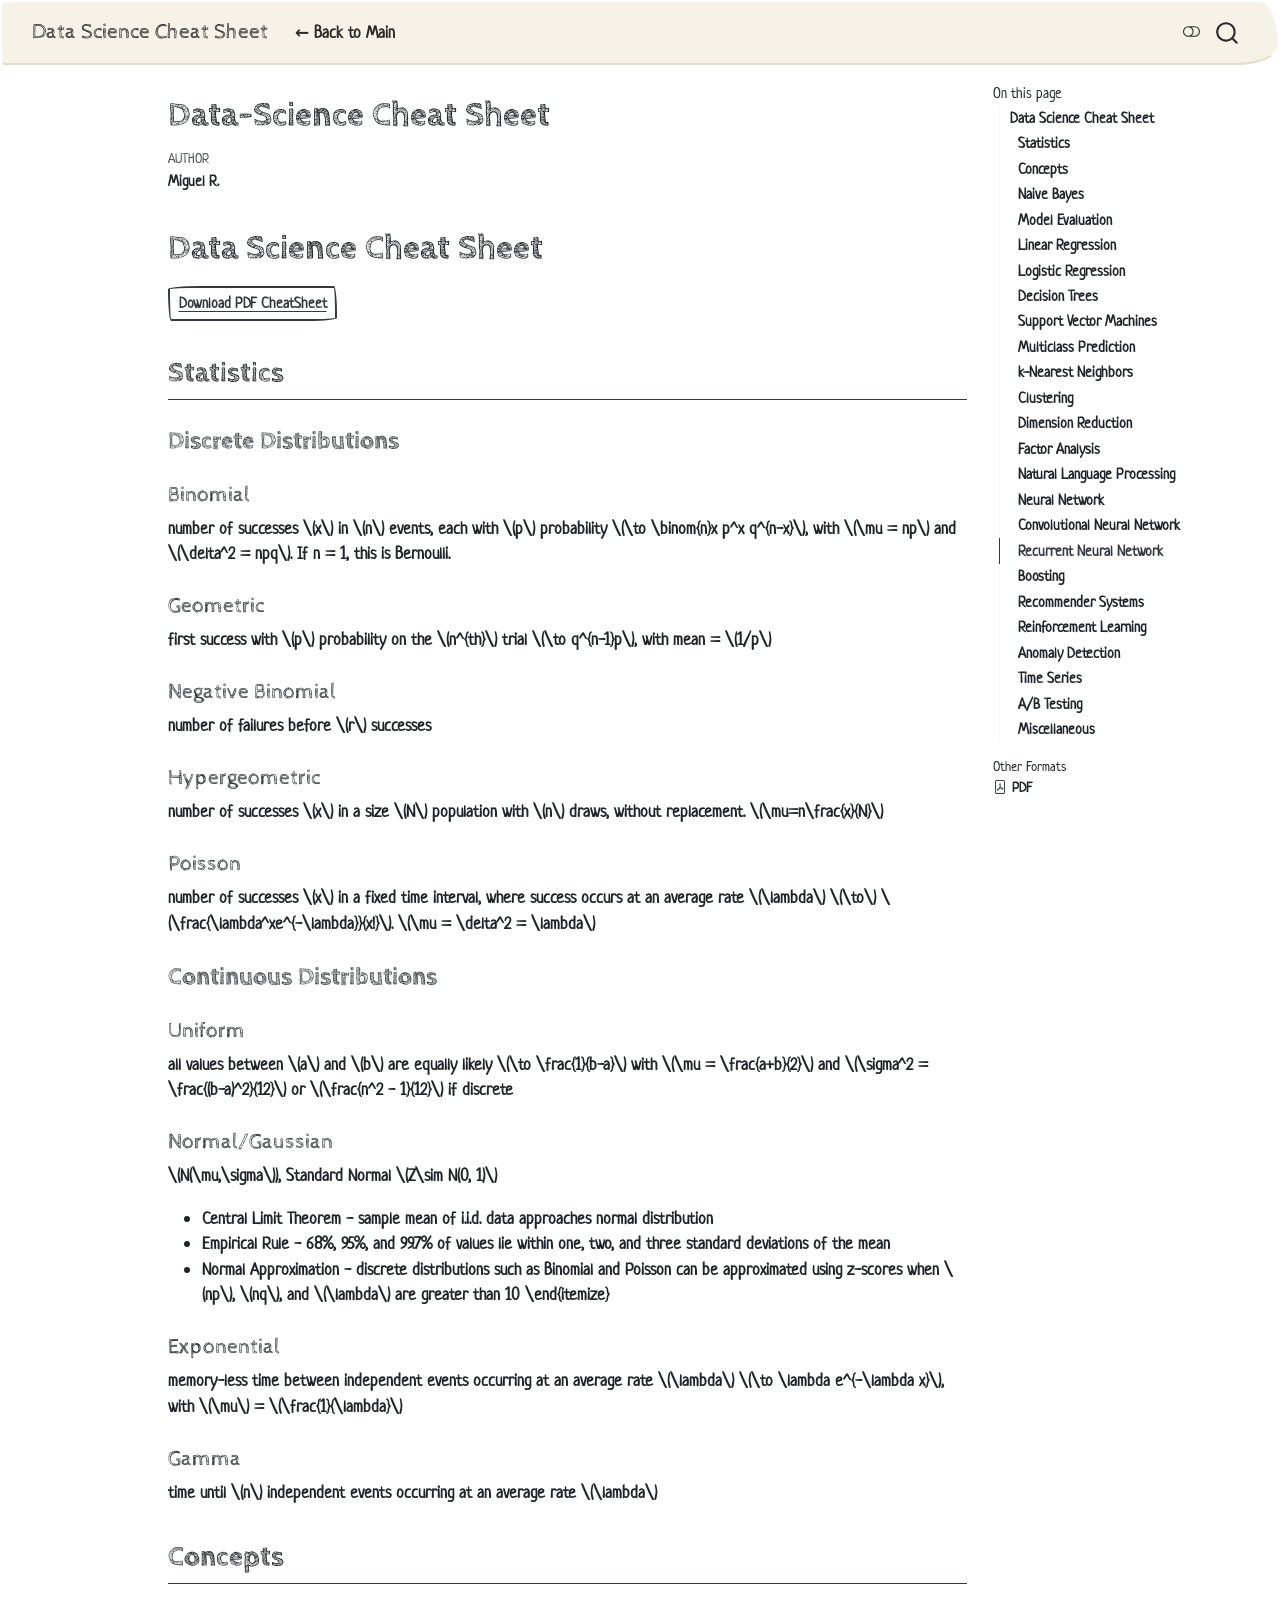
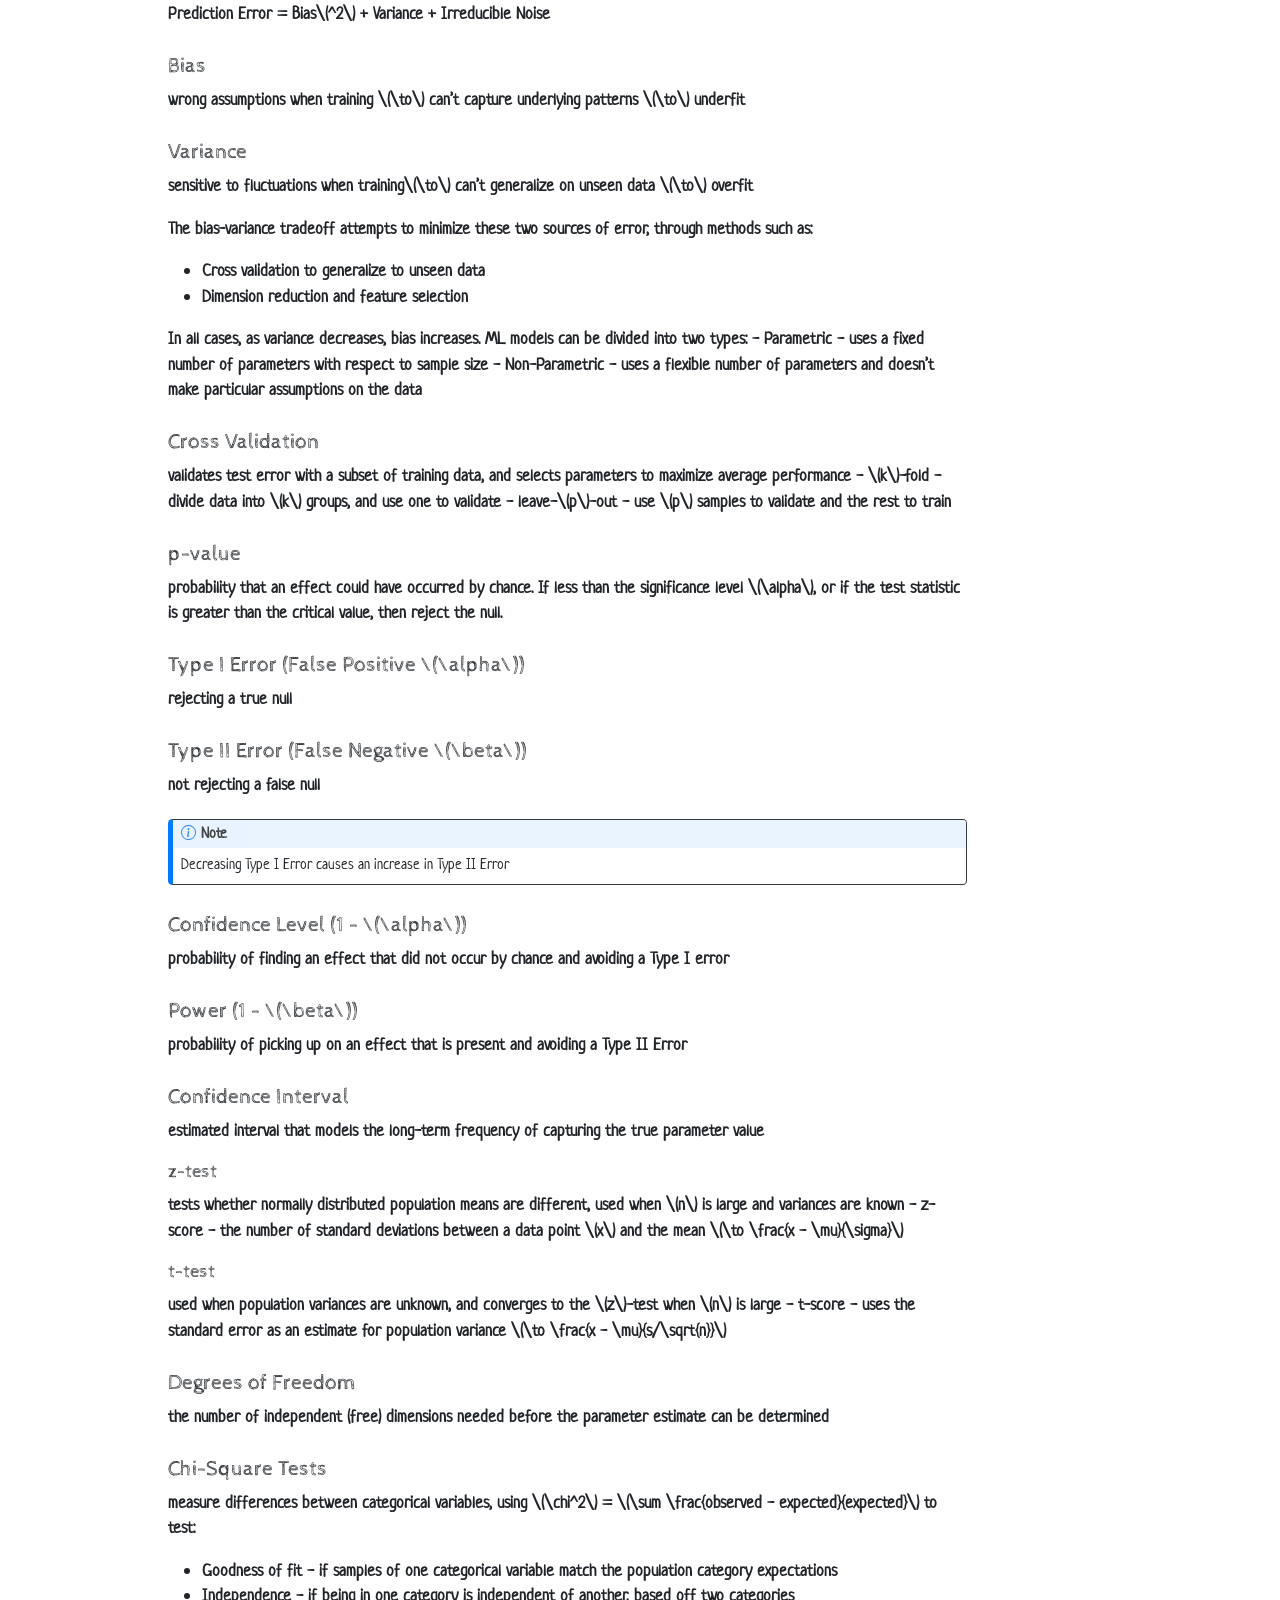
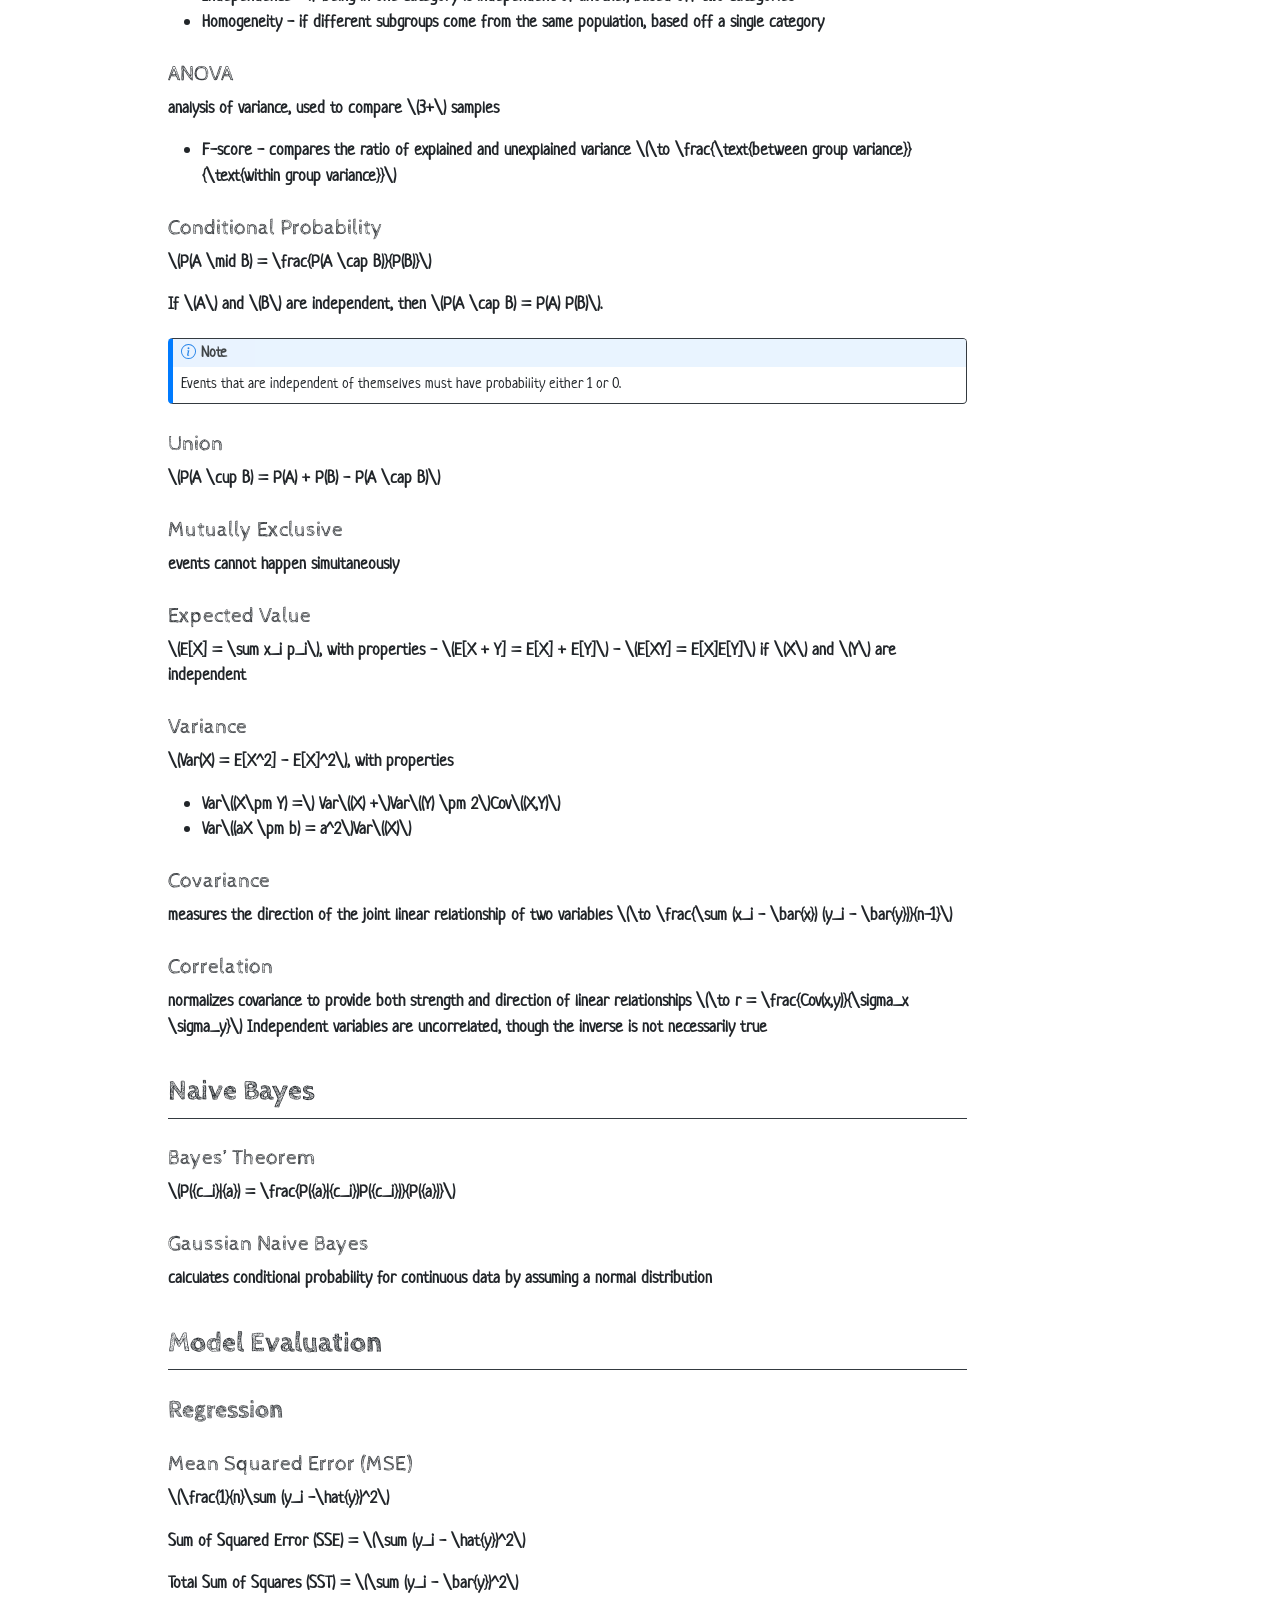
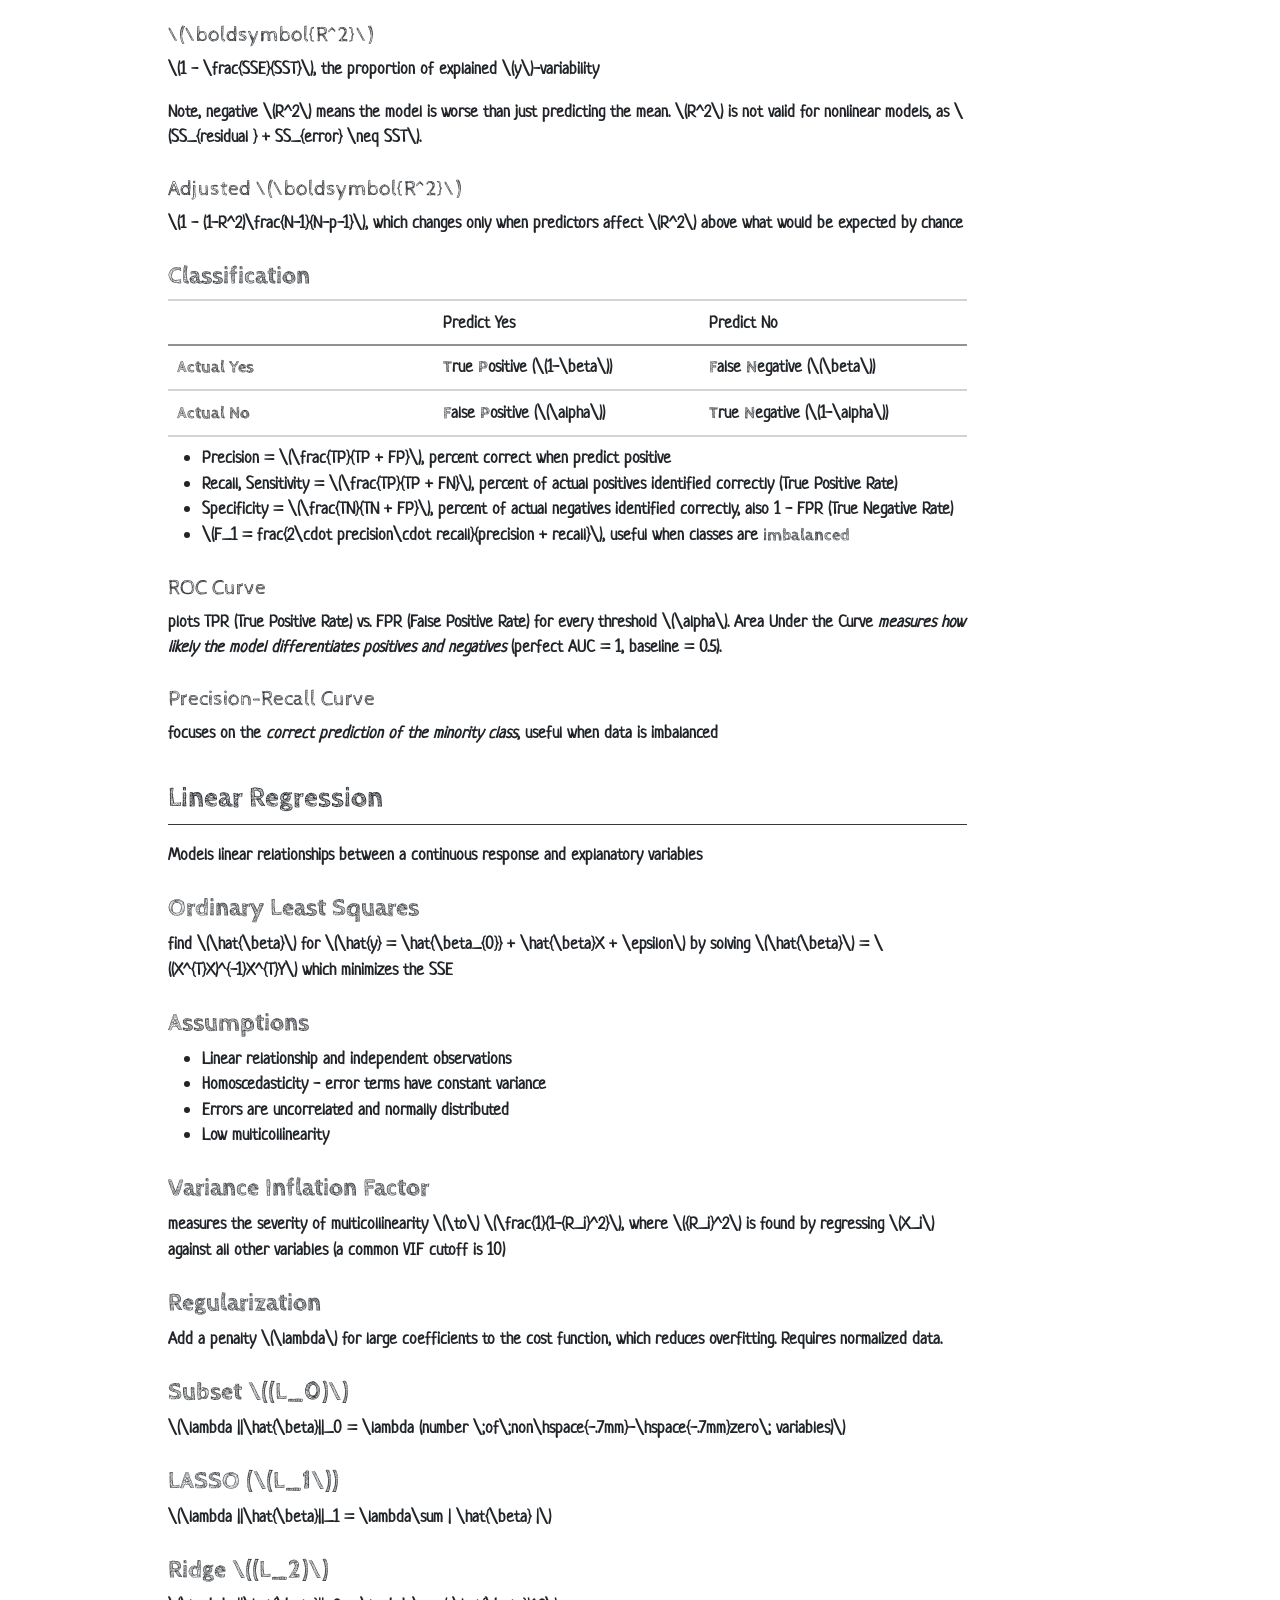
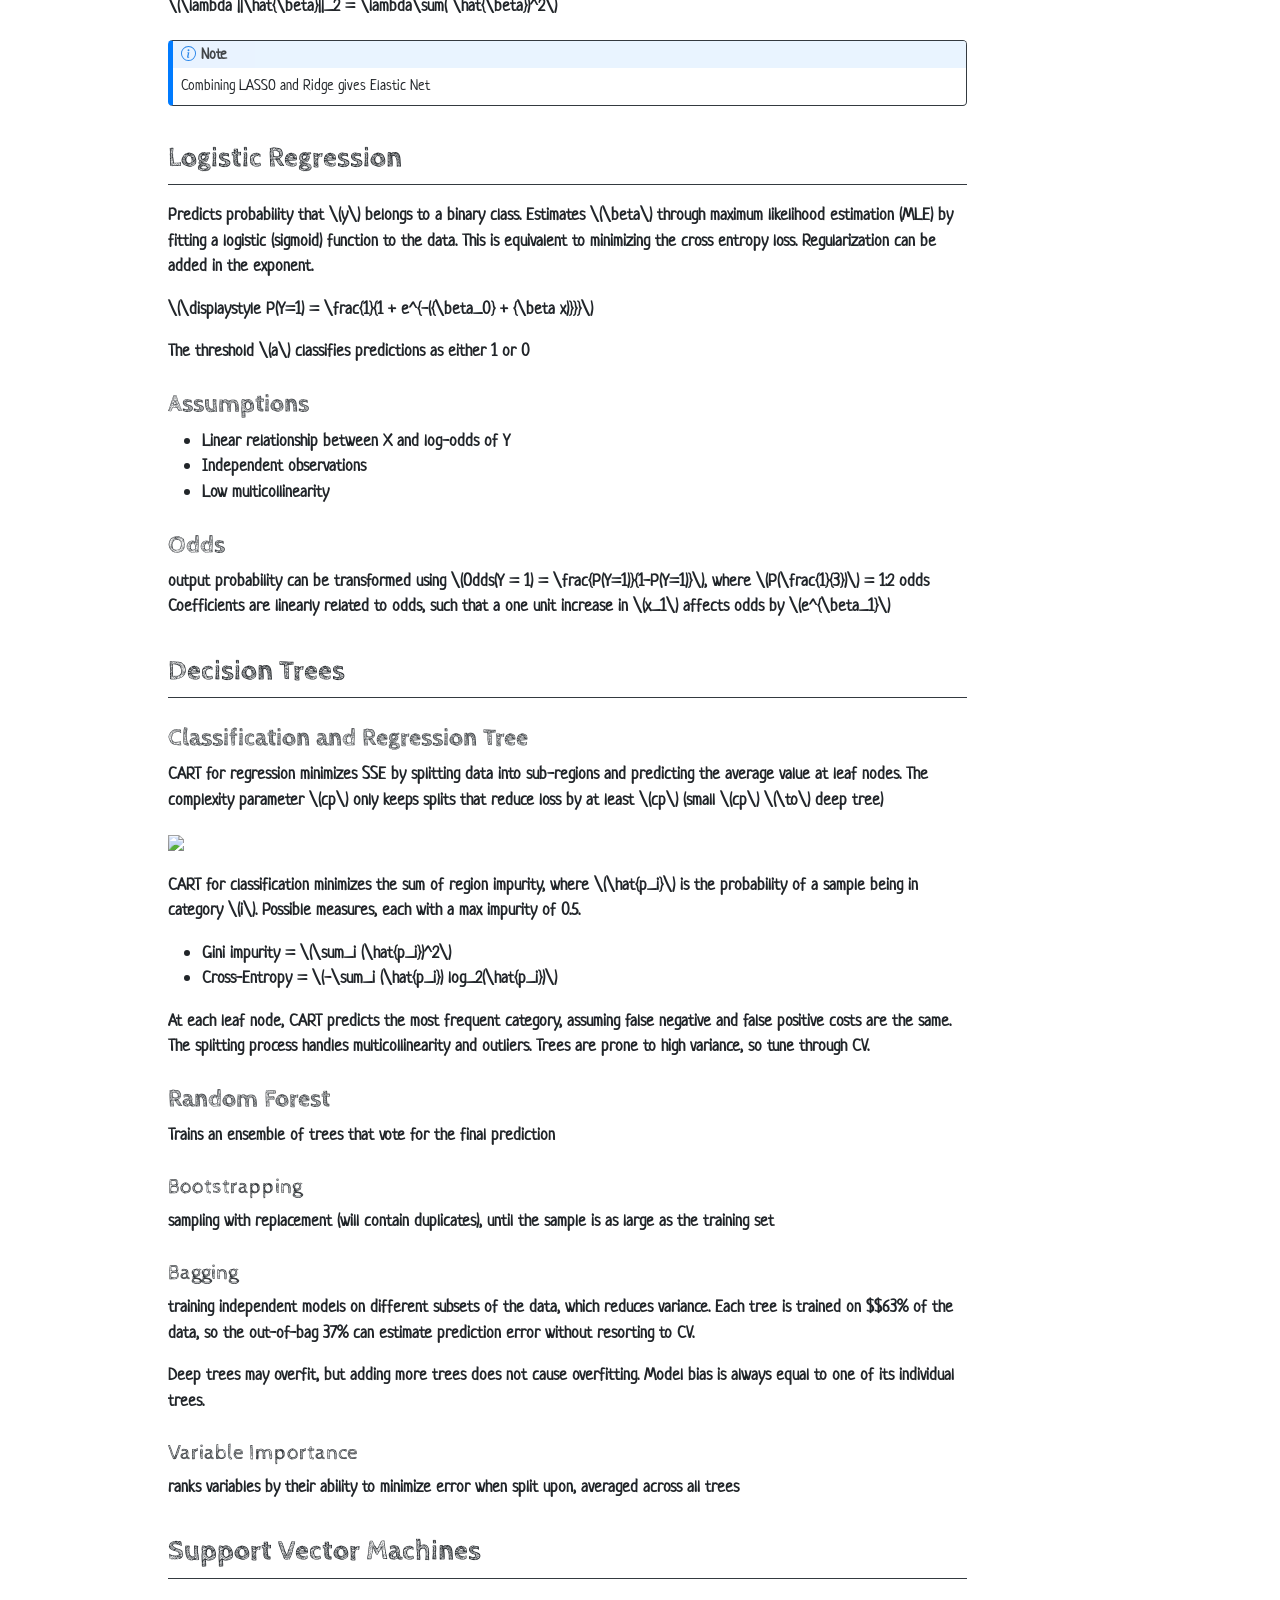
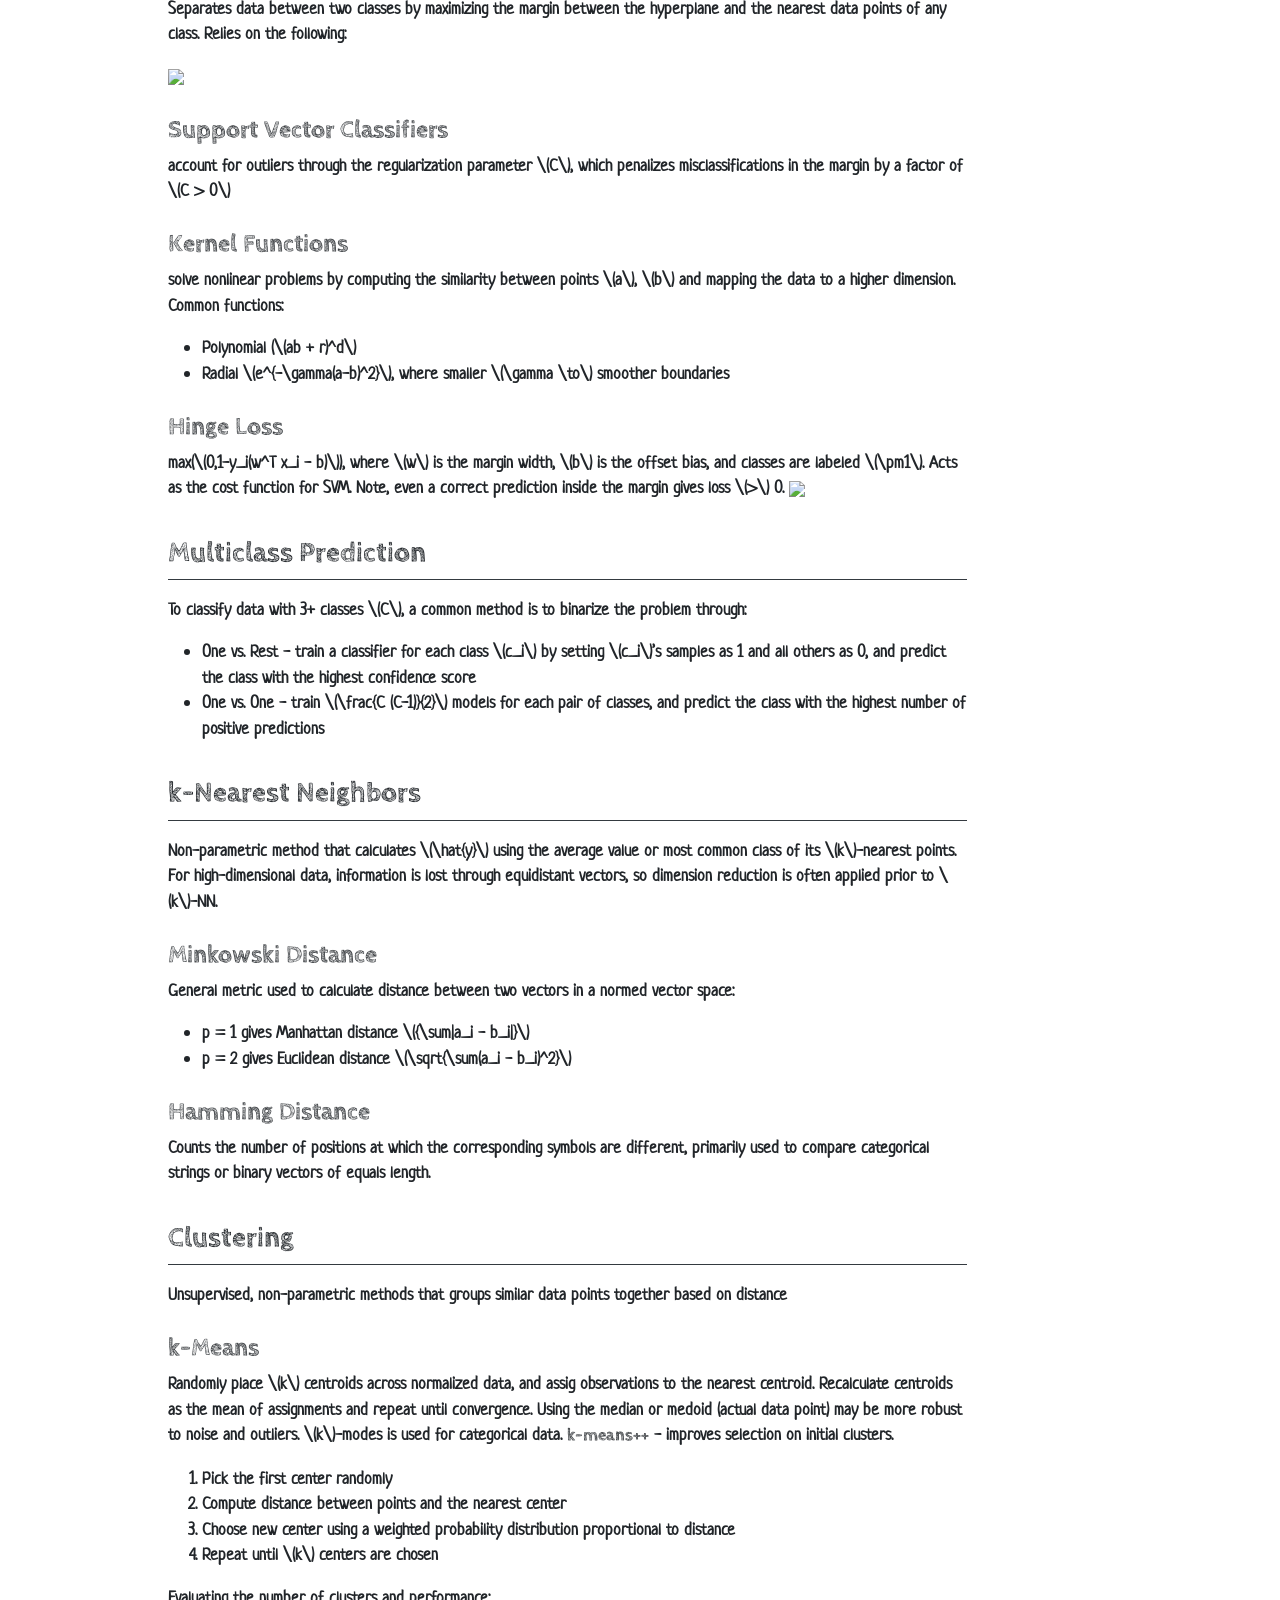
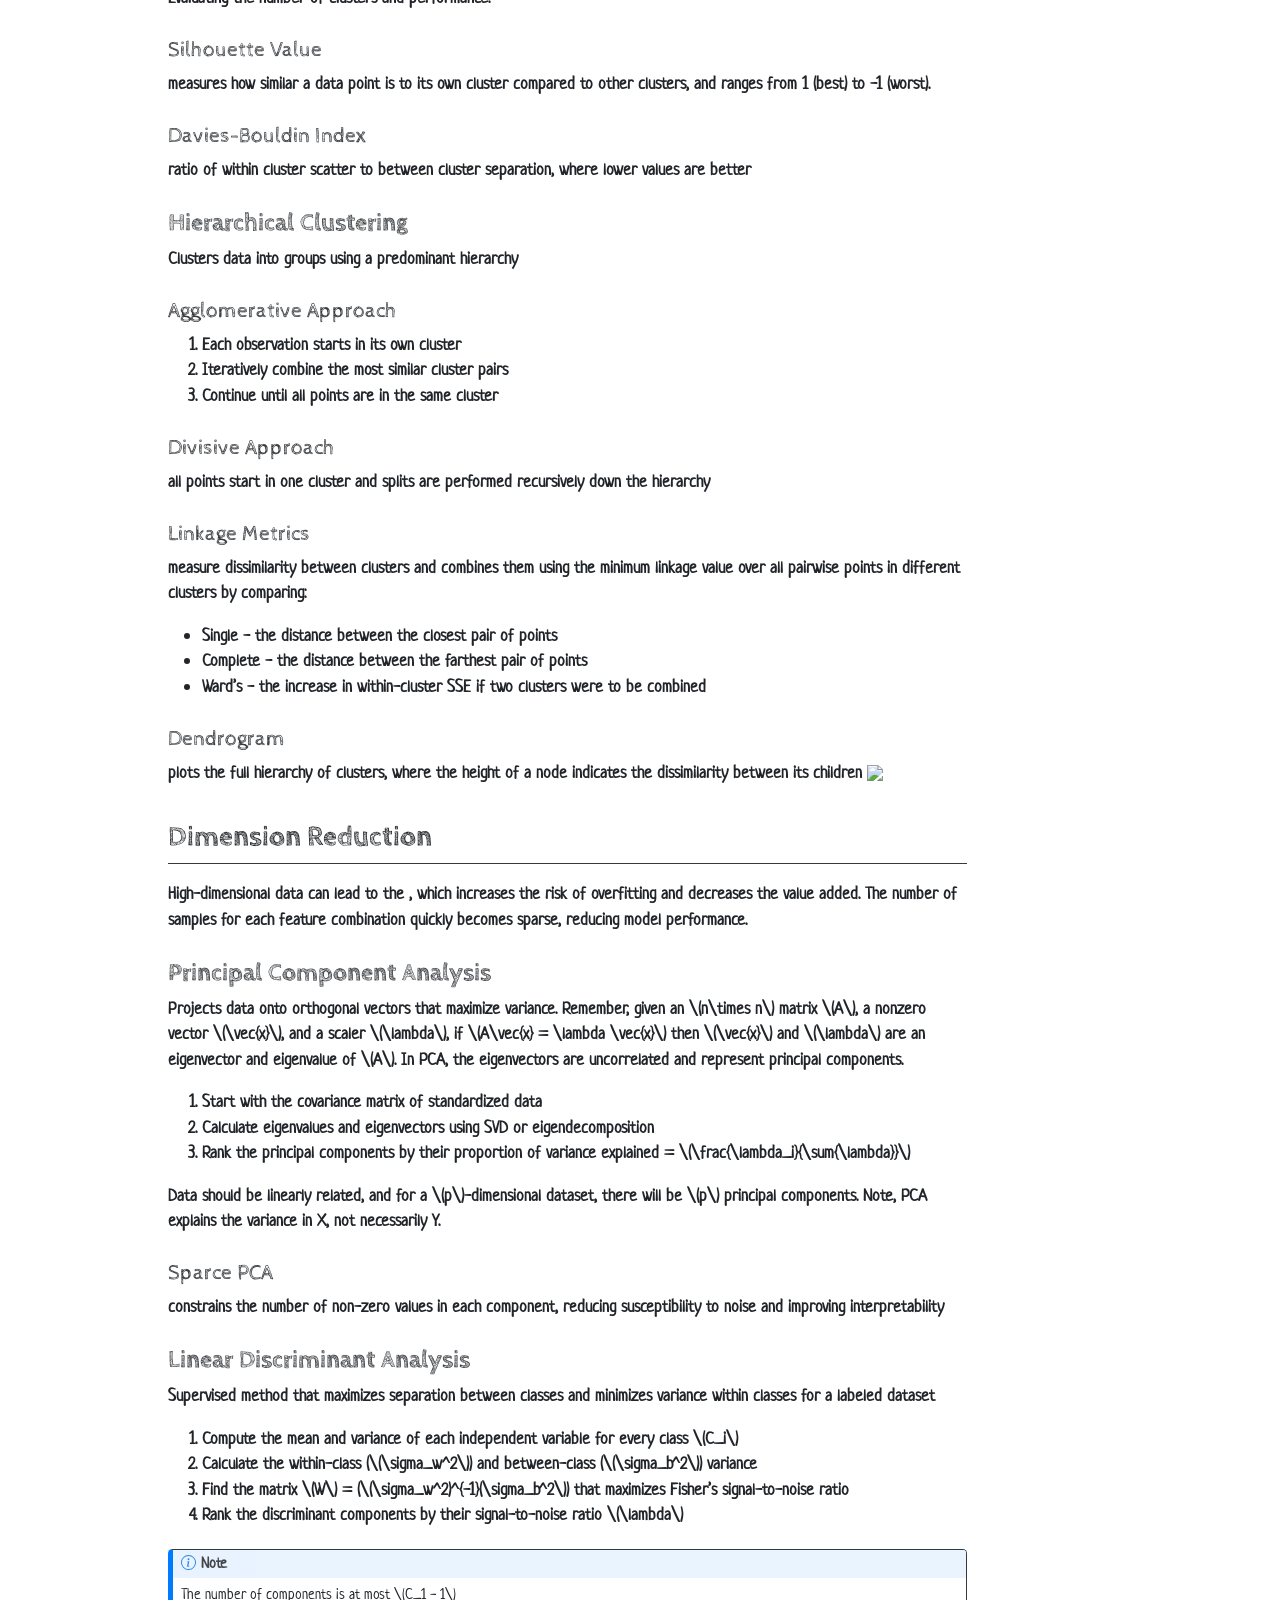
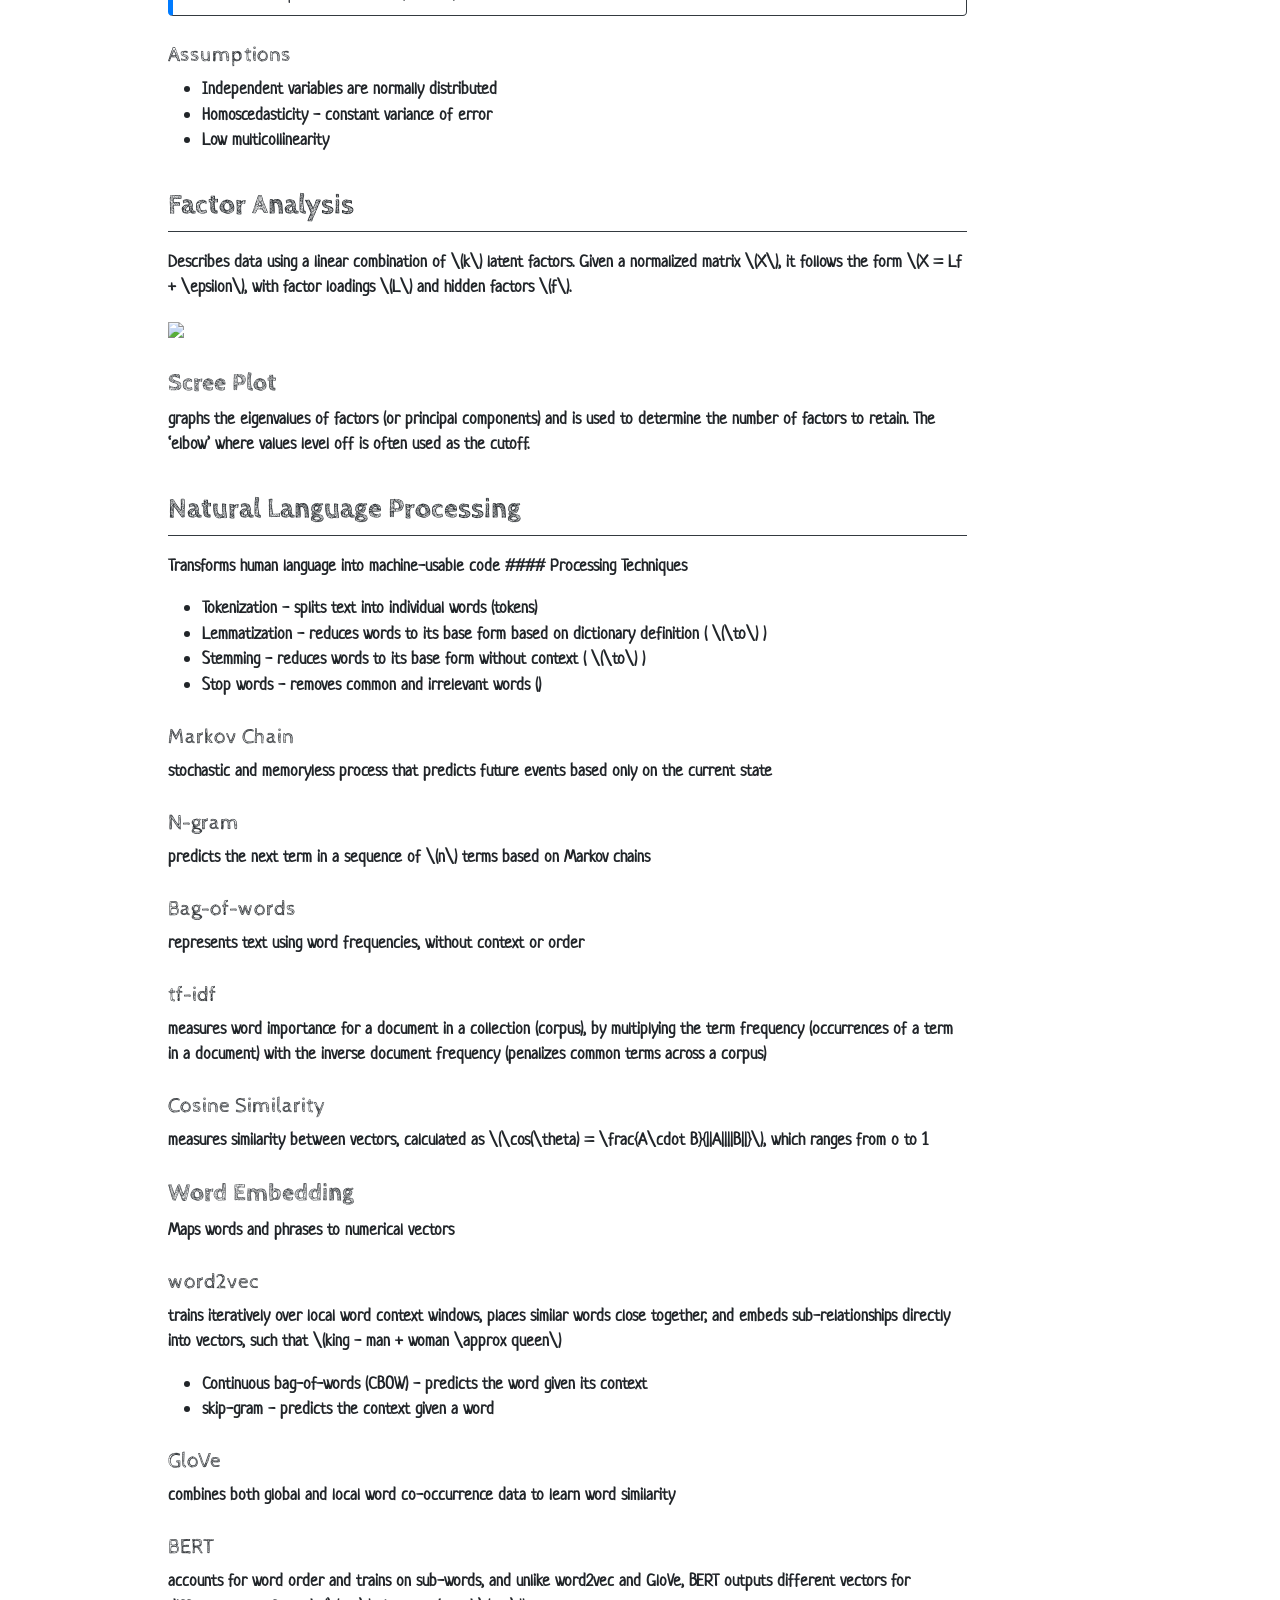
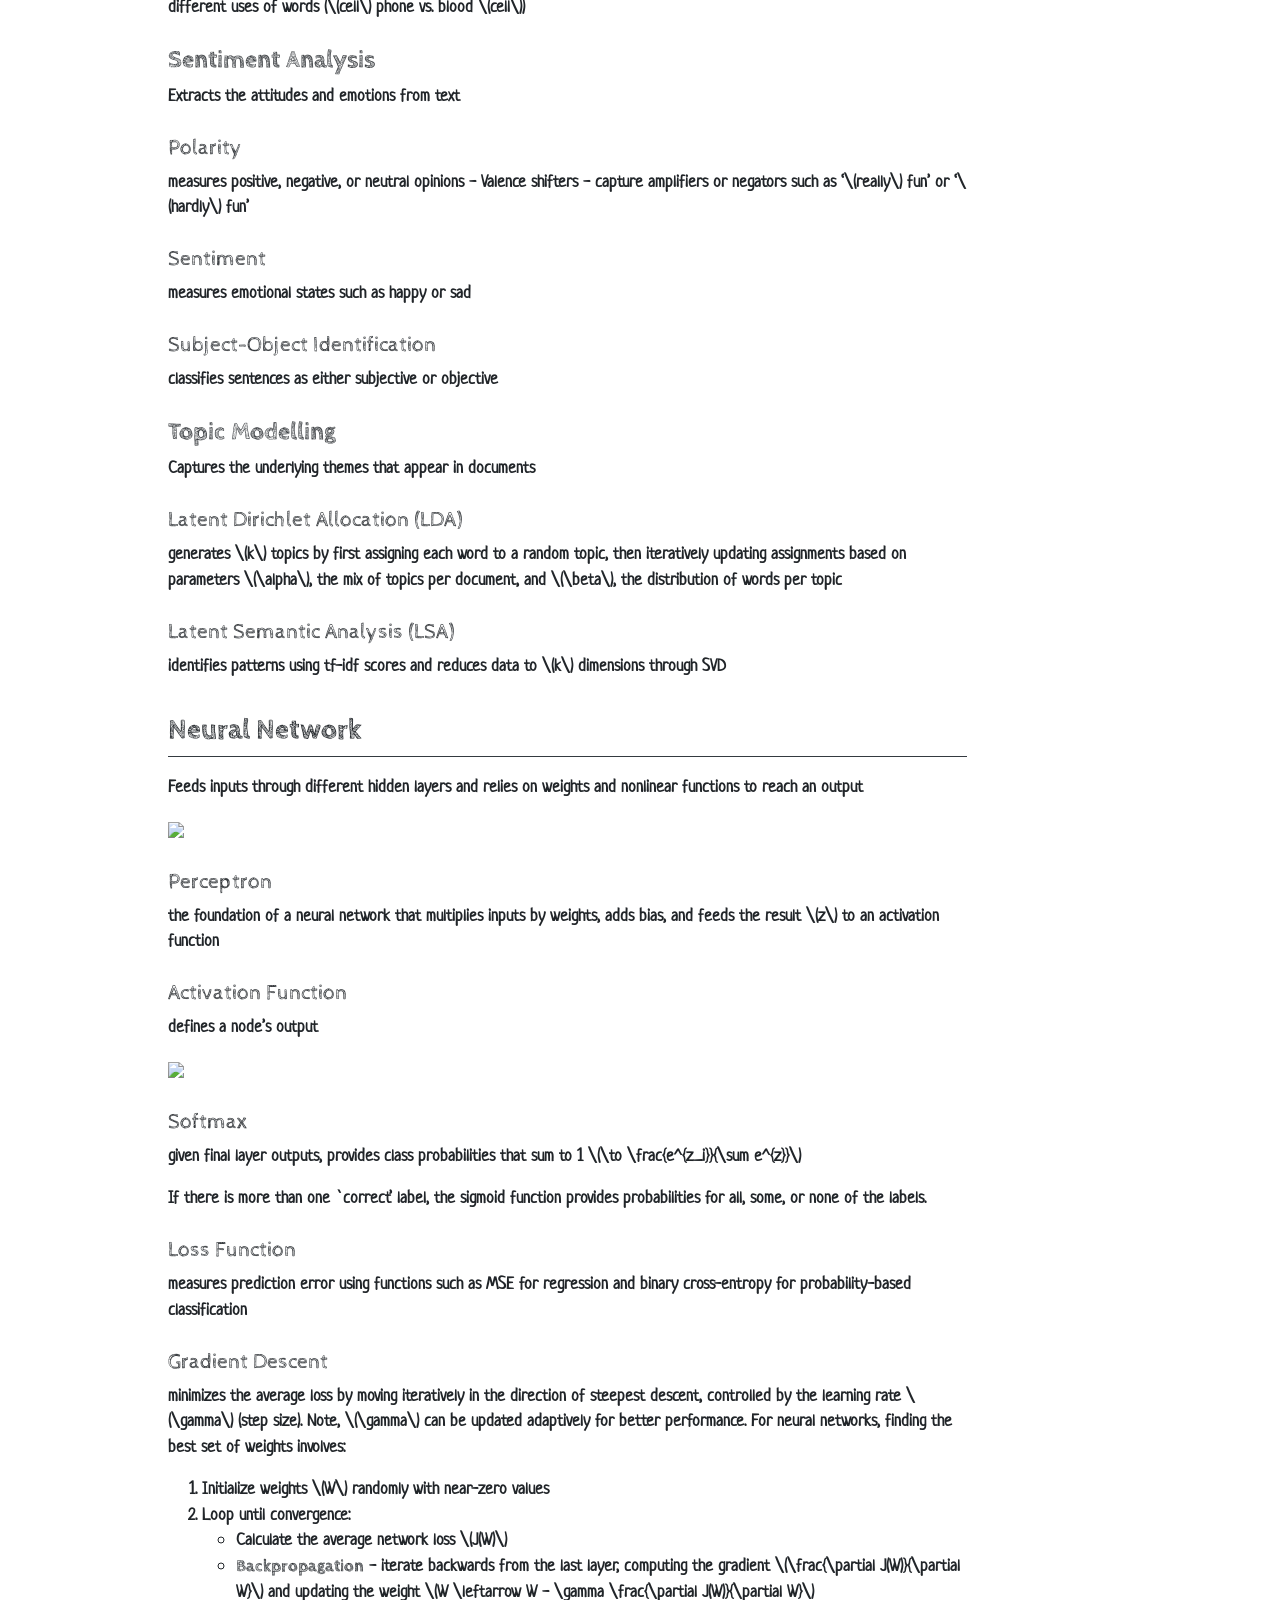
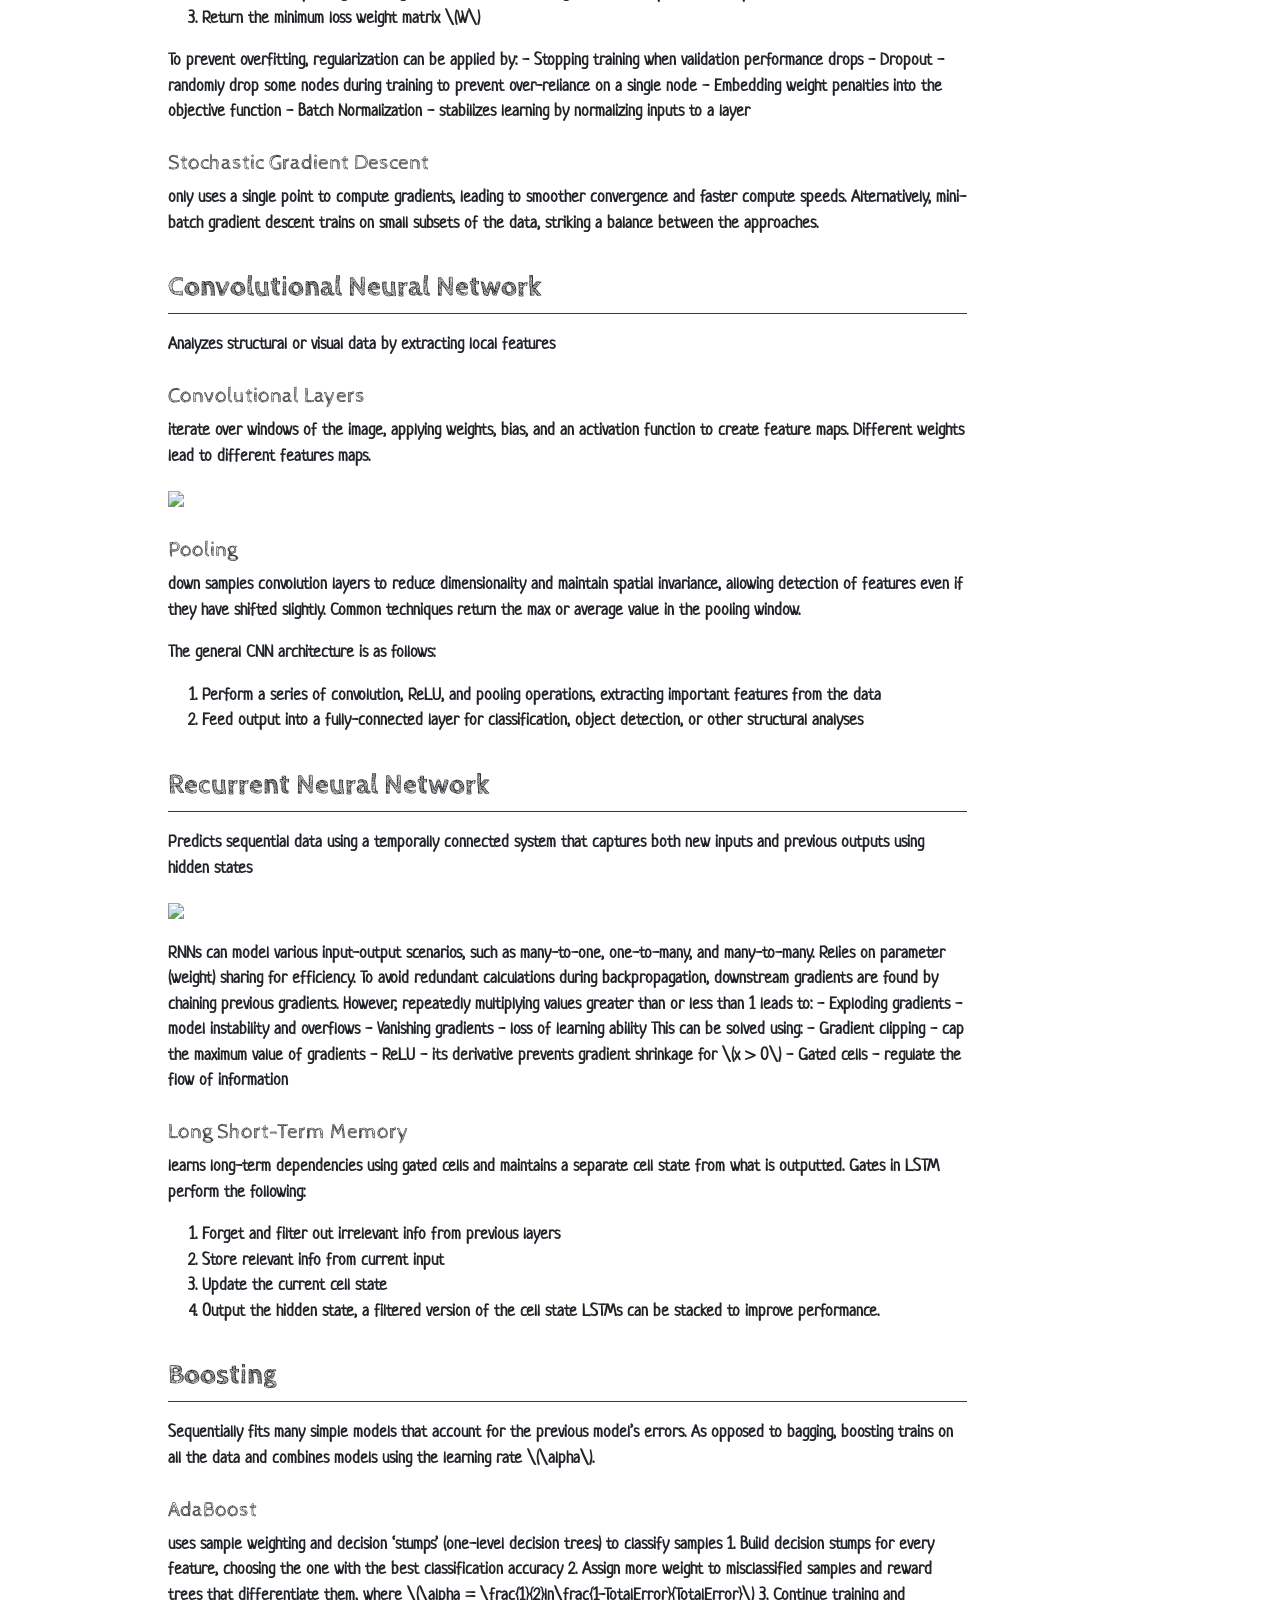
==== commit 93a53e6d: "v1.1 beta" ====
--- a/docs/index.html
+++ b/docs/index.html
@@ -319,6 +319,7 @@
   <li><a href="#continuous-distributions" id="toc-continuous-distributions" class="nav-link" data-scroll-target="#continuous-distributions">Continuous Distributions</a></li>
   </ul></li>
   <li><a href="#concepts" id="toc-concepts" class="nav-link" data-scroll-target="#concepts">Concepts</a></li>
+  <li><a href="#naive-bayes" id="toc-naive-bayes" class="nav-link" data-scroll-target="#naive-bayes">Naive Bayes</a></li>
   <li><a href="#model-evaluation" id="toc-model-evaluation" class="nav-link" data-scroll-target="#model-evaluation">Model Evaluation</a>
   <ul class="collapse">
   <li><a href="#regression" id="toc-regression" class="nav-link" data-scroll-target="#regression">Regression</a></li>
@@ -339,7 +340,6 @@
   <li><a href="#assumptions-1" id="toc-assumptions-1" class="nav-link" data-scroll-target="#assumptions-1">Assumptions</a></li>
   <li><a href="#odds" id="toc-odds" class="nav-link" data-scroll-target="#odds">Odds</a></li>
   </ul></li>
-  <li><a href="#naive-bayes" id="toc-naive-bayes" class="nav-link" data-scroll-target="#naive-bayes">Naive Bayes</a></li>
   <li><a href="#decision-trees" id="toc-decision-trees" class="nav-link" data-scroll-target="#decision-trees">Decision Trees</a>
   <ul class="collapse">
   <li><a href="#classification-and-regression-tree" id="toc-classification-and-regression-tree" class="nav-link" data-scroll-target="#classification-and-regression-tree">Classification and Regression Tree</a></li>
@@ -505,7 +505,19 @@
 <section id="type-ii-error-false-negative-beta" class="level4">
 <h4 class="anchored" data-anchor-id="type-ii-error-false-negative-beta">Type II Error (False Negative <span class="math inline">\(\beta\)</span>)</h4>
 <p>not rejecting a false null</p>
+<div class="callout callout-style-default callout-note callout-titled">
+<div class="callout-header d-flex align-content-center">
+<div class="callout-icon-container">
+<i class="callout-icon"></i>
+</div>
+<div class="callout-title-container flex-fill">
+Note
+</div>
+</div>
+<div class="callout-body-container callout-body">
 <p>Decreasing Type I Error causes an increase in Type II Error</p>
+</div>
+</div>
 </section>
 <section id="confidence-level-1---alpha" class="level4">
 <h4 class="anchored" data-anchor-id="confidence-level-1---alpha">Confidence Level (1 - <span class="math inline">\(\alpha\)</span>)</h4>
@@ -561,7 +573,7 @@
 </div>
 </div>
 <div class="callout-body-container callout-body">
-<p>Note, events that are independent of themselves must have probability either 1 or 0.</p>
+<p>Events that are independent of themselves must have probability either 1 or 0.</p>
 </div>
 </div>
 </section>
@@ -592,6 +604,17 @@
 <section id="correlation" class="level4">
 <h4 class="anchored" data-anchor-id="correlation">Correlation</h4>
 <p>normalizes covariance to provide both strength and direction of linear relationships <span class="math inline">\(\to r =  \frac{Cov(x,y)}{\sigma_x \sigma_y}\)</span> Independent variables are uncorrelated, though the inverse is not necessarily true</p>
+</section>
+</section>
+<section id="naive-bayes" class="level2">
+<h2 class="anchored" data-anchor-id="naive-bayes">Naive Bayes</h2>
+<section id="bayes-theorem" class="level4">
+<h4 class="anchored" data-anchor-id="bayes-theorem">Bayes’ Theorem</h4>
+<p><span class="math inline">\(P({c_i}|{a})  = \frac{P({a}|{c_i})P({c_i})}{P({a})}\)</span></p>
+</section>
+<section id="gaussian-naive-bayes" class="level4">
+<h4 class="anchored" data-anchor-id="gaussian-naive-bayes">Gaussian Naive Bayes</h4>
+<p>calculates conditional probability for continuous data by assuming a normal distribution</p>
 </section>
 </section>
 <section id="model-evaluation" class="level2">
@@ -646,7 +669,7 @@
 <li>Precision = <span class="math inline">\(\frac{TP}{TP + FP}\)</span>, percent correct when predict positive</li>
 <li>Recall, Sensitivity = <span class="math inline">\(\frac{TP}{TP + FN}\)</span>, percent of actual positives identified correctly (True Positive Rate)</li>
 <li>Specificity = <span class="math inline">\(\frac{TN}{TN + FP}\)</span>, percent of actual negatives identified correctly, also 1 - FPR (True Negative Rate)</li>
-<li><span class="math inline">\(F_1 = 2\frac{precision\cdot recall}{precision + recall}\)</span>, useful when classes are <strong>imbalanced</strong></li>
+<li><span class="math inline">\(F_1 = frac{2\cdot precision\cdot recall}{precision + recall}\)</span>, useful when classes are <strong>imbalanced</strong></li>
 </ul>
 <section id="roc-curve" class="level4">
 <h4 class="anchored" data-anchor-id="roc-curve">ROC Curve</h4>
@@ -726,17 +749,6 @@
 <p>output probability can be transformed using <span class="math inline">\(Odds(Y = 1) = \frac{P(Y=1)}{1-P(Y=1)}\)</span>, where <span class="math inline">\(P(\frac{1}{3})\)</span> = 1:2 odds Coefficients are linearly related to odds, such that a one unit increase in <span class="math inline">\(x_1\)</span> affects odds by <span class="math inline">\(e^{\beta_1}\)</span></p>
 </section>
 </section>
-<section id="naive-bayes" class="level2">
-<h2 class="anchored" data-anchor-id="naive-bayes">Naive Bayes</h2>
-<section id="bayes-theorem" class="level4">
-<h4 class="anchored" data-anchor-id="bayes-theorem">Bayes’ Theorem</h4>
-<p><span class="math inline">\(P({c_i}|{a})  = \frac{P({a}|{c_i})P({c_i})}{P({a})}\)</span></p>
-</section>
-<section id="gaussian-naive-bayes" class="level4">
-<h4 class="anchored" data-anchor-id="gaussian-naive-bayes">Gaussian Naive Bayes</h4>
-<p>calculates conditional probability for continuous data by assuming a normal distribution</p>
-</section>
-</section>
 <section id="decision-trees" class="level2">
 <h2 class="anchored" data-anchor-id="decision-trees">Decision Trees</h2>
 <section id="classification-and-regression-tree" class="level3">
@@ -802,7 +814,7 @@
 <p>Non-parametric method that calculates <span class="math inline">\(\hat{y}\)</span> using the average value or most common class of its <span class="math inline">\(k\)</span>-nearest points. For high-dimensional data, information is lost through equidistant vectors, so dimension reduction is often applied prior to <span class="math inline">\(k\)</span>-NN.</p>
 <section id="minkowski-distance" class="level3">
 <h3 class="anchored" data-anchor-id="minkowski-distance">Minkowski Distance</h3>
-<p>count of the differences between two vectors, often used to compare categorical variables</p>
+<p>General metric used to calculate distance between two vectors in a normed vector space:</p>
 <ul>
 <li>p = 1 gives Manhattan distance <span class="math inline">\({\sum|a_i - b_i|}\)</span></li>
 <li>p = 2 gives Euclidean distance <span class="math inline">\(\sqrt{\sum(a_i - b_i)^2}\)</span></li>
@@ -810,7 +822,7 @@
 </section>
 <section id="hamming-distance" class="level3">
 <h3 class="anchored" data-anchor-id="hamming-distance">Hamming Distance</h3>
-<p>count of the differences between two vectors, often used to compare categorical variables</p>
+<p>Counts the number of positions at which the corresponding symbols are different, primarily used to compare categorical strings or binary vectors of equals length.</p>
 </section>
 </section>
 <section id="clustering" class="level2">
@@ -950,7 +962,7 @@
 </section>
 <section id="cosine-similarity" class="level4">
 <h4 class="anchored" data-anchor-id="cosine-similarity">Cosine Similarity</h4>
-<p>measures similarity between vectors, calculated as <span class="math display">\[\cos(\theta) = \frac{A\cdot B}{||A||||B||}\]</span>, which ranges from o to 1</p>
+<p>measures similarity between vectors, calculated as <span class="math inline">\(\cos(\theta) = \frac{A\cdot B}{||A||||B||}\)</span>, which ranges from o to 1</p>
 </section>
 <section id="word-embedding" class="level3">
 <h3 class="anchored" data-anchor-id="word-embedding">Word Embedding</h3>
@@ -977,14 +989,24 @@
 <p>Extracts the attitudes and emotions from text</p>
 <section id="polarity" class="level4">
 <h4 class="anchored" data-anchor-id="polarity">Polarity</h4>
-<p>measures positive, negative, or neutral opinions - Valence shifters - capture amplifiers or negators such as ‘<span class="math inline">\(really\)</span> fun’ or ‘<span class="math inline">\(hardly\)</span> fun’ #### Sentiment<br>
-measures emotional states such as happy or sad #### Subject-Object Identification classifies sentences as either subjective or objective</p>
+<p>measures positive, negative, or neutral opinions - Valence shifters - capture amplifiers or negators such as ‘<span class="math inline">\(really\)</span> fun’ or ‘<span class="math inline">\(hardly\)</span> fun’</p>
+</section>
+<section id="sentiment" class="level4">
+<h4 class="anchored" data-anchor-id="sentiment">Sentiment</h4>
+<p>measures emotional states such as happy or sad</p>
+</section>
+<section id="subject-object-identification" class="level4">
+<h4 class="anchored" data-anchor-id="subject-object-identification">Subject-Object Identification</h4>
+<p>classifies sentences as either subjective or objective</p>
 </section>
 </section>
 <section id="topic-modelling" class="level3">
 <h3 class="anchored" data-anchor-id="topic-modelling">Topic Modelling</h3>
-<p>Captures the underlying themes that appear in documents #### Latent Dirichlet Allocation (LDA)<br>
-generates <span class="math inline">\(k\)</span> topics by first assigning each word to a random topic, then iteratively updating assignments based on parameters <span class="math inline">\(\alpha\)</span>, the mix of topics per document, and <span class="math inline">\(\beta\)</span>, the distribution of words per topic</p>
+<p>Captures the underlying themes that appear in documents</p>
+<section id="latent-dirichlet-allocation-lda" class="level4">
+<h4 class="anchored" data-anchor-id="latent-dirichlet-allocation-lda">Latent Dirichlet Allocation (LDA)</h4>
+<p>generates <span class="math inline">\(k\)</span> topics by first assigning each word to a random topic, then iteratively updating assignments based on parameters <span class="math inline">\(\alpha\)</span>, the mix of topics per document, and <span class="math inline">\(\beta\)</span>, the distribution of words per topic</p>
+</section>
 <section id="latent-semantic-analysis-lsa" class="level4">
 <h4 class="anchored" data-anchor-id="latent-semantic-analysis-lsa">Latent Semantic Analysis (LSA)</h4>
 <p>identifies patterns using tf-idf scores and reduces data to <span class="math inline">\(k\)</span> dimensions through SVD</p>
